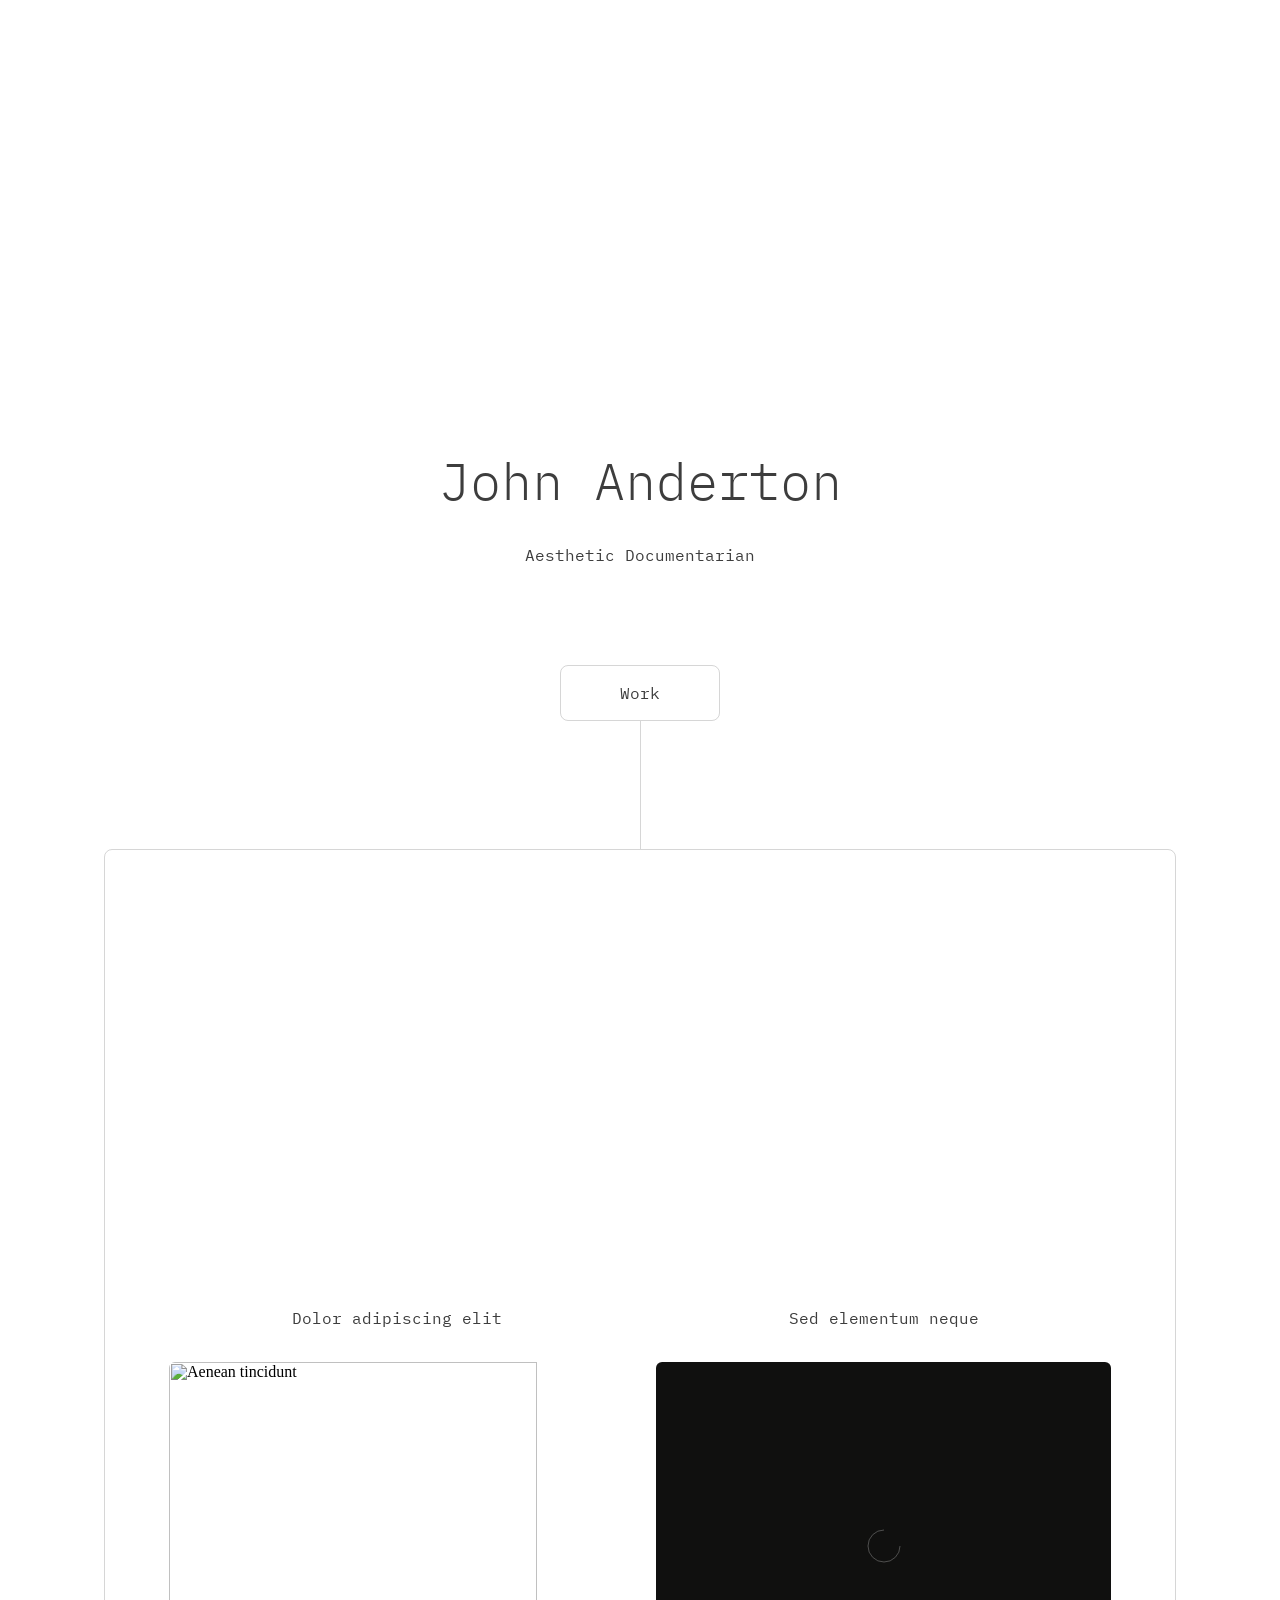
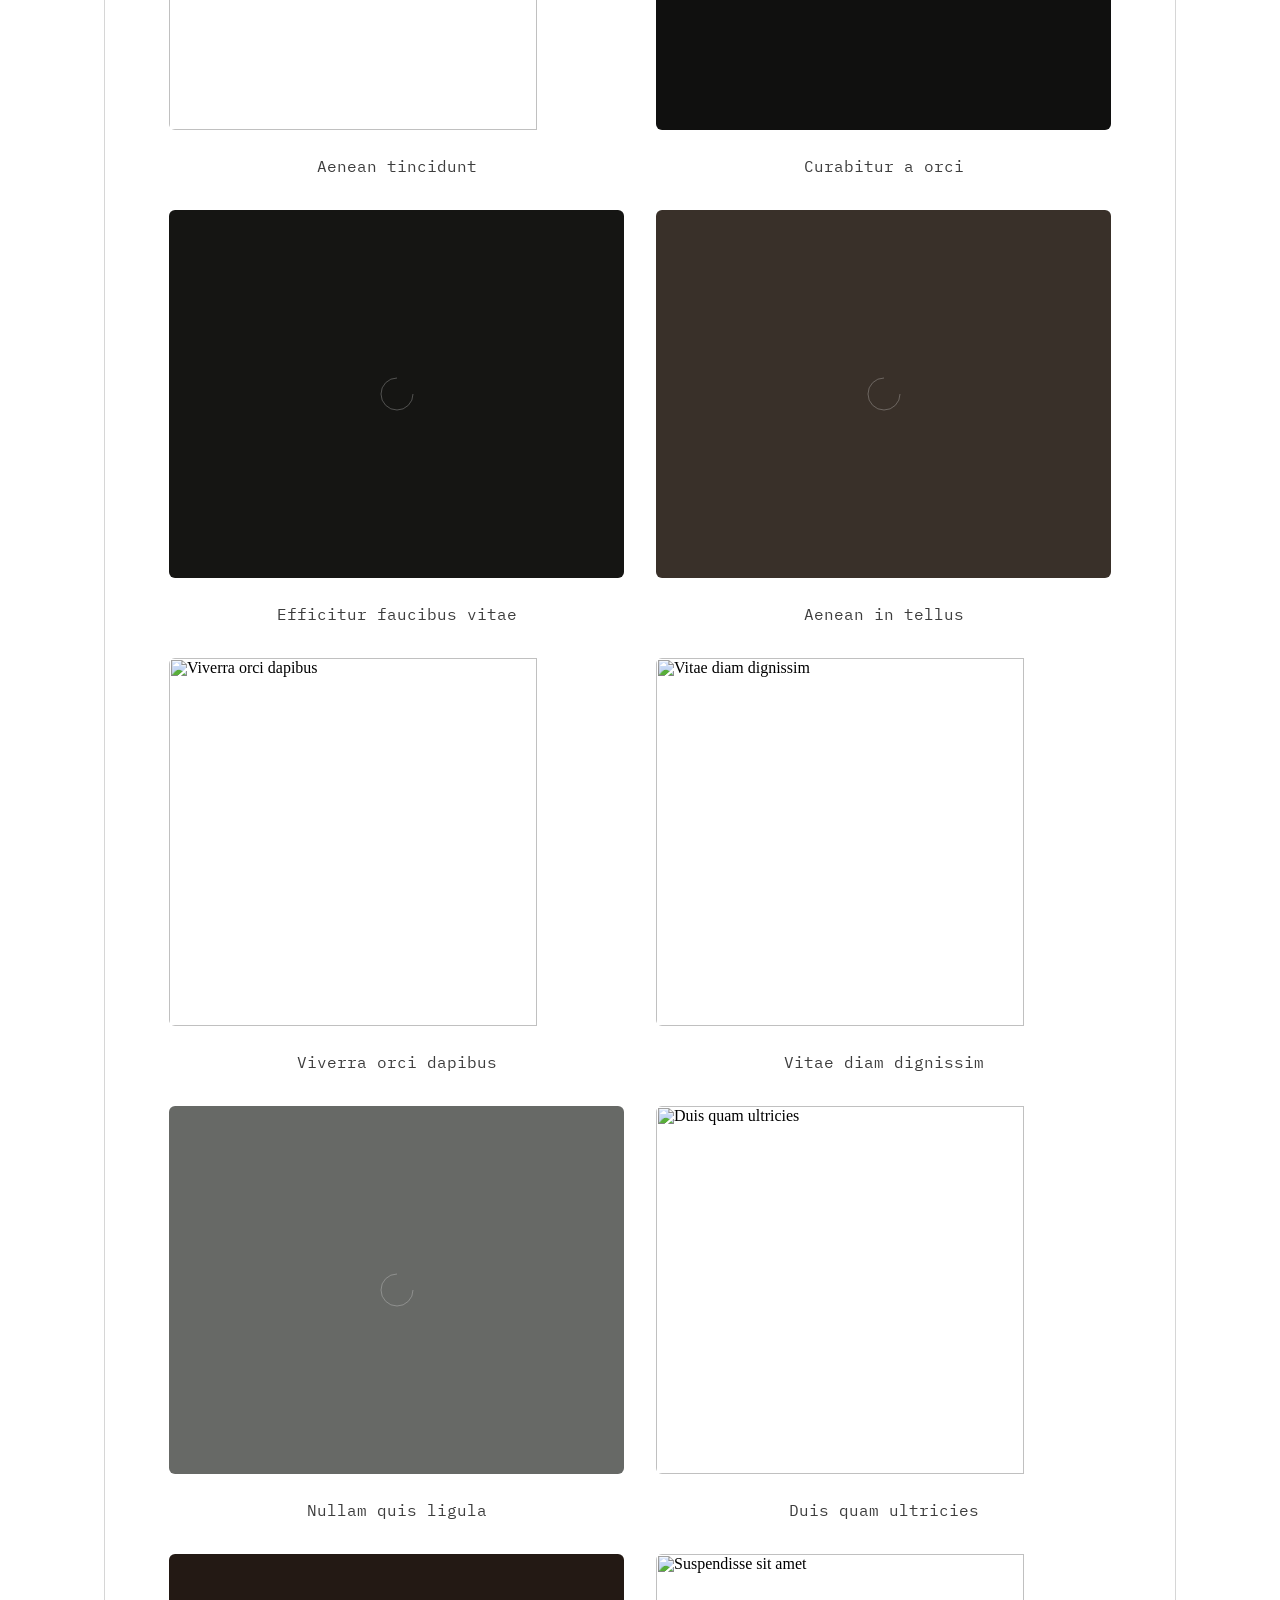
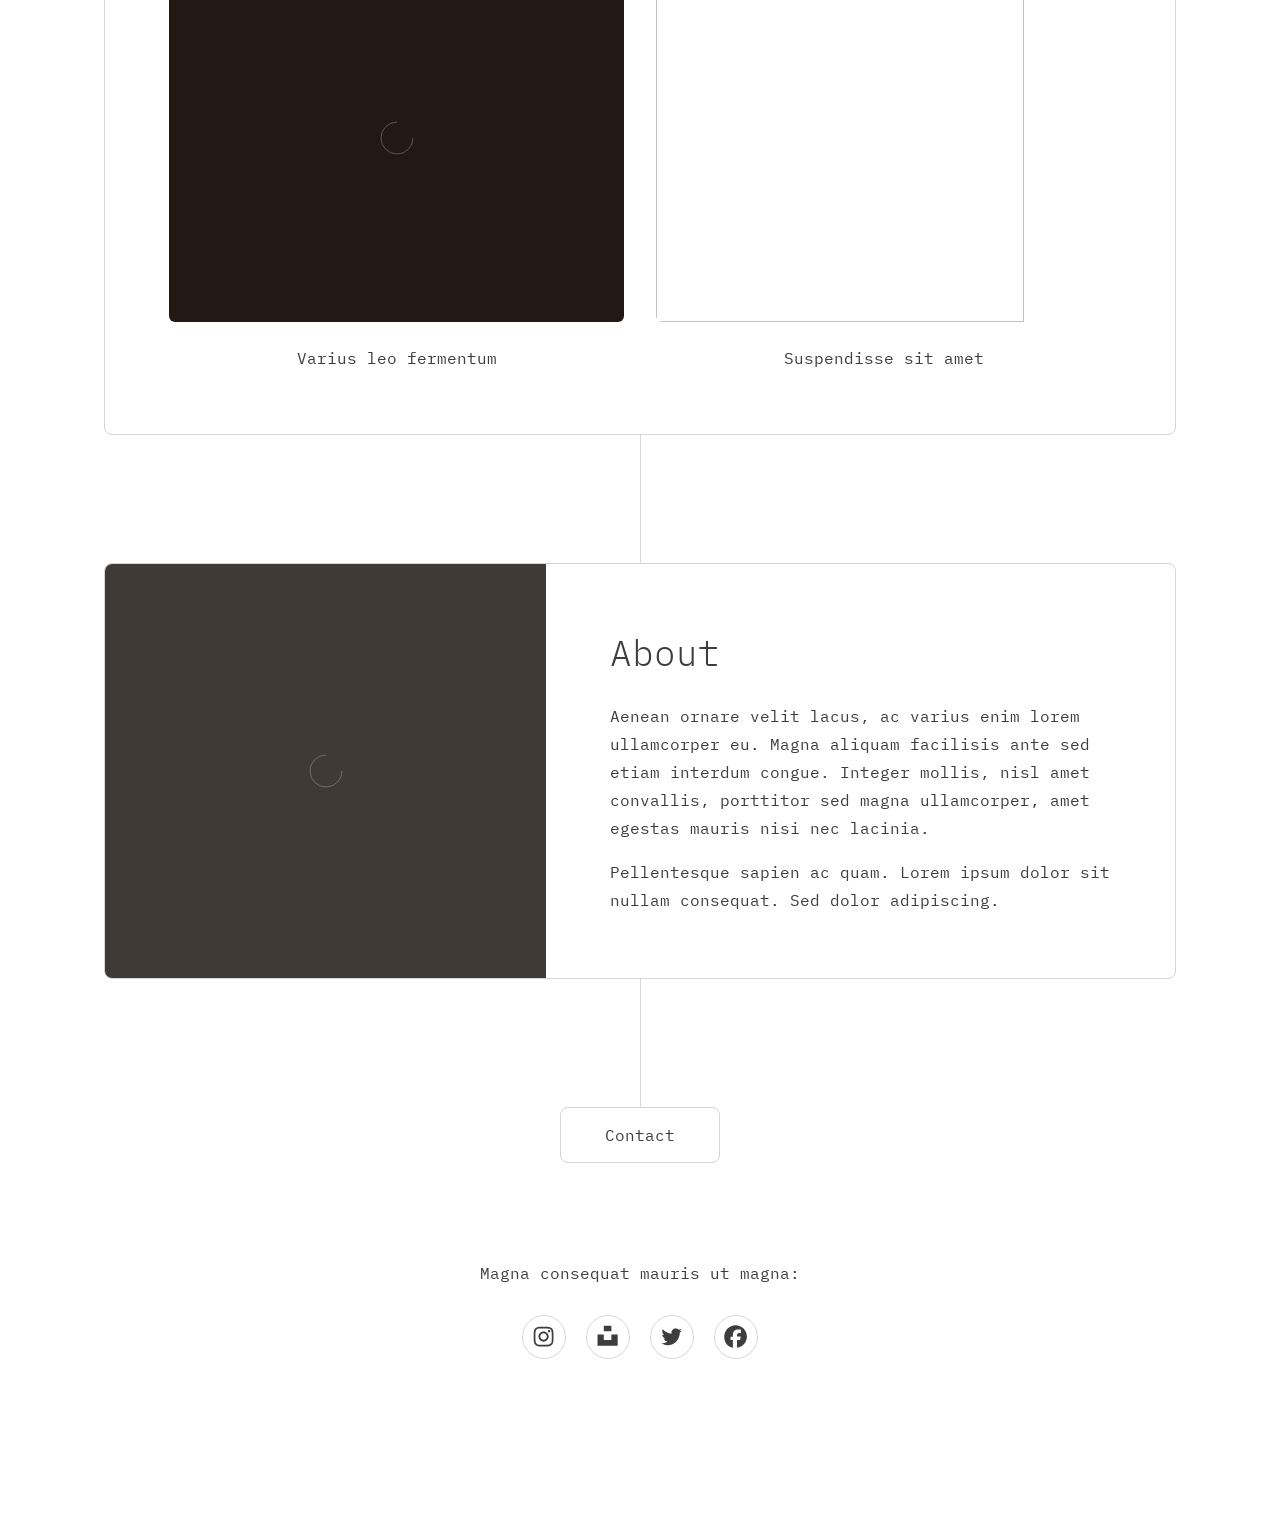
==== index.html @ 65edfa3b "Update index.html" ====
<html lang="en"><head><title></title><meta charset="utf-8"><meta name="viewport" content="width=device-width,initial-scale=1"><meta name="color-scheme" content="light only"><meta name="description" content=""><meta property="og:image:width" content="1280"><meta property="og:image:height" content="800"><meta property="twitter:card" content="summary_large_image"><link href="https://fonts.googleapis.com/css2?display=swap&amp;family=IBM+Plex+Mono:ital,wght@0,300;0,400;1,300;1,400" rel="stylesheet" type="text/css"><style>html,body,div,span,applet,object,iframe,h1,h2,h3,h4,h5,h6,p,blockquote,pre,a,abbr,acronym,address,big,cite,code,del,dfn,em,img,ins,kbd,q,s,samp,small,strike,strong,sub,sup,tt,var,b,u,i,center,dl,dt,dd,ol,ul,li,fieldset,form,label,legend,table,caption,tbody,tfoot,thead,tr,th,td,article,aside,canvas,details,embed,figure,figcaption,footer,header,hgroup,menu,nav,output,ruby,section,summary,time,mark,audio,video{margin:0;padding:0;border:0;font-size:100%;font:inherit;vertical-align:baseline;}article,aside,details,figcaption,figure,footer,header,hgroup,menu,nav,section{display:block;}body{line-height:1;}ol,ul{list-style:none;}blockquote,q{quotes:none;}blockquote::before,blockquote::after,q::before,q::after{content:'';content:none;}table{border-collapse:collapse;border-spacing:0;}body{-webkit-text-size-adjust:none}mark{background-color:transparent;color:inherit}input::-moz-focus-inner{border:0;padding:0}input[type="text"],input[type="email"],select,textarea{-moz-appearance:none;-webkit-appearance:none;-ms-appearance:none;appearance:none}*, *::before, *::after {box-sizing: border-box;}@keyframes loading-spinner {0% {transform: rotate(0deg);}100% {transform: rotate(360deg);}}.deferred::before {content: '';display: block;width: 4rem;height: 4rem;position: absolute;top: 50%;left: 50%;margin: -2rem 0 0 -2rem;animation: loading-spinner 1s infinite linear;transition: opacity 0.25s ease;transition-delay: 0.5s;opacity: 0;z-index: -1;background-image: url('[data-uri]');background-position: center;background-repeat: no-repeat;background-size: 3rem;}.deferred.loading::before {opacity: 0.35;z-index: 0;}body {line-height: 1.0;min-height: var(--viewport-height);min-width: 320px;overflow-x: hidden;word-wrap: break-word;background-color: #FFFFFF;}:root {--background-height: 100vh;--site-language-alignment: left;--site-language-direction: ltr;--site-language-flex-alignment: flex-start;--site-language-indent-left: 1;--site-language-indent-right: 0;--site-language-margin-left: 0;--site-language-margin-right: auto;--viewport-height: 100vh;}html {font-size: 16pt;}u {text-decoration: underline;}strong {color: inherit;font-weight: bolder;}em {font-style: italic;}code {background-color: rgba(144,144,144,0.25);border-radius: 0.25em;font-family: 'Lucida Console', 'Courier New', monospace;font-size: 0.9em;font-weight: normal;letter-spacing: 0;margin: 0 0.25em;padding: 0.25em 0.5em;text-indent: 0;}mark {background-color: rgba(144,144,144,0.25);}spoiler-text {-webkit-text-stroke: 0;background-color: rgba(32,32,32,0.75);text-shadow: none;text-stroke: 0;color: transparent;cursor: pointer;transition: color 0.1s ease-in-out;}spoiler-text.active {color: #FFFFFF;cursor: text;}s {text-decoration: line-through;}sub {font-size: smaller;vertical-align: sub;}sup {font-size: smaller;vertical-align: super;}a {color: inherit;text-decoration: underline;transition: color 0.25s ease;}a[onclick]:not([href]) {cursor: pointer;}unloaded-script {display: none;}.site-wrapper {-webkit-overflow-scrolling: touch;align-items: center;display: flex;flex-direction: column;justify-content: flex-start;min-height: var(--viewport-height);overflow: hidden;position: relative;z-index: 2;}.site-main {--alignment: center;--flex-alignment: center;--indent-left: 1;--indent-right: 1;--margin-left: auto;--margin-right: auto;--border-radius-tl: 0;--border-radius-tr: 0;--border-radius-br: 0;--border-radius-bl: 0;align-items: center;display: flex;flex-grow: 0;flex-shrink: 0;justify-content: center;max-width: 100%;position: relative;text-align: var(--alignment);z-index: 1;transition: opacity 2s ease-in-out 0s;}.site-main > .inner {--padding-horizontal: 4rem;--padding-vertical: 4rem;--spacing: 0rem;--width: 75rem;border-radius: var(--border-radius-tl) var(--border-radius-tr) var(--border-radius-br) var(--border-radius-bl);max-width: 100%;position: relative;width: var(--width);z-index: 1;padding: var(--padding-vertical) var(--padding-horizontal);}.site-main > .inner > * {margin-top: var(--spacing);margin-bottom: var(--spacing);}.site-main > .inner > :first-child {margin-top: 0 !important;}.site-main > .inner > :last-child {margin-bottom: 0 !important;}.site-main > .inner > .full {margin-left: calc(var(--padding-horizontal) * -1);max-width: calc(100% + calc(var(--padding-horizontal) * 2) + 0.4725px);width: calc(100% + calc(var(--padding-horizontal) * 2) + 0.4725px);}.site-main > .inner > .full:first-child {border-top-left-radius: inherit;border-top-right-radius: inherit;margin-top: calc(var(--padding-vertical) * -1) !important;}.site-main > .inner > .full:last-child {border-bottom-left-radius: inherit;border-bottom-right-radius: inherit;margin-bottom: calc(var(--padding-vertical) * -1) !important;}.site-main > .inner > .full.screen {border-radius: 0 !important;max-width: 100vw;position: relative;width: 100vw;left: 50%;margin-left: -50vw;right: auto;}body.is-loading .site-main {opacity: 0;}body.is-instant .site-main, body.is-instant .site-main > .inner > *,body.is-instant .site-main > .inner > section > * {transition: none !important;}body.is-instant::after {display: none !important;transition: none !important;}.text-component {direction: var(--site-language-direction);position: relative;}.text-component span.p {display: block;position: relative;}.text-component span[style], .text-component strong, .text-component a, .text-component code, .text-component mark, .text-component spoiler-text {-webkit-text-fill-color: currentcolor;}.text-component.style-1 {color: #3D3D3D;font-family: 'IBM Plex Mono', monospace;font-size: 3.25em;line-height: 1.25;font-weight: 300;}.text-component.style-1 a {text-decoration: underline;}.text-component.style-1 a:hover {text-decoration: none;}.text-component.style-1 span.p:nth-child(n + 2) {margin-top: 1rem;}.text-component.style-2 {color: #3D3D3D;font-family: 'IBM Plex Mono', monospace;font-size: 1em;line-height: 1.75;font-weight: 400;}.text-component.style-2 a {text-decoration: underline;}.text-component.style-2 a:hover {text-decoration: none;}.text-component.style-2 span.p:nth-child(n + 2) {margin-top: 1rem;}.text-component.style-3 {color: #3D3D3D;font-family: 'IBM Plex Mono', monospace;font-size: 2.25em;line-height: 1.375;font-weight: 300;}.text-component.style-3 a {text-decoration: underline;}.text-component.style-3 a:hover {text-decoration: none;}.text-component.style-3 span.p:nth-child(n + 2) {margin-top: 1rem;}.image-component {display: block;line-height: 0;max-width: 100%;position: relative;}.image-component > .frame {-webkit-backface-visibility: hidden;-webkit-transform: translate3d(0, 0, 0);display: inline-block;max-width: 100%;overflow: hidden;vertical-align: top;width: 100%;}.image-component > .frame > img {border-radius: 0 !important;max-width: 100%;vertical-align: top;width: inherit;}.image-component.full > .frame {display: block;}.image-component.full:first-child > .frame {border-top-left-radius: inherit;border-top-right-radius: inherit;}.image-component.full:last-child > .frame {border-bottom-left-radius: inherit;border-bottom-right-radius: inherit;}.image-component.instance-2 > .frame {width: 100vw;height: 22rem;transition: none;}.image-component.instance-2 > .frame > img {height: 100% !important;object-fit: cover;object-position: center;width: 100% !important;transition: none;}.image-component.style-1 > .frame {width: 100vw;transition: none;}.image-component.style-1 > .frame > img {height: 100% !important;object-fit: cover;object-position: center;width: 100% !important;transition: none;}.container-component {position: relative;}.container-component > .wrapper {vertical-align: top;position: relative;max-width: 100%;border-radius: inherit;}.container-component > .wrapper > .inner {vertical-align: top;position: relative;max-width: 100%;border-radius: inherit;text-align: var(--alignment);}.container-component.full:first-child > .wrapper {border-top-left-radius: inherit;border-top-right-radius: inherit;}.container-component.full:last-child > .wrapper {border-bottom-left-radius: inherit;border-bottom-right-radius: inherit;}.container-component.full:first-child > .wrapper > .inner {border-top-left-radius: inherit;border-top-right-radius: inherit;}.container-component.full:last-child > .wrapper > .inner {border-bottom-left-radius: inherit;border-bottom-right-radius: inherit;}.container-component.style-2 {display: flex;width: 100%;align-items: center;justify-content: center;background-color: transparent;}.container-component.style-2 > .wrapper > .inner {--gutters: 2rem;--padding-horizontal: 0rem;--padding-vertical: 6rem;--spacing: 1.75rem;padding: var(--padding-vertical) var(--padding-horizontal);}.container-component.style-2 > .wrapper {max-width: var(--width);width: 100%;}.container-component.style-2.default > .wrapper > .inner > * {margin-bottom: var(--spacing);margin-top: var(--spacing);}.container-component.style-2.default > .wrapper > .inner > *:first-child {margin-top: 0 !important;}.container-component.style-2.default > .wrapper > .inner > *:last-child {margin-bottom: 0 !important;}.container-component.style-2.columns > .wrapper > .inner {flex-wrap: wrap;display: flex;align-items: center;}.container-component.style-2.columns > .wrapper > .inner > * {flex-grow: 0;flex-shrink: 0;max-width: 100%;text-align: var(--alignment);padding: 0 0 0 var(--gutters);}.container-component.style-2.columns > .wrapper > .inner > * > * {margin-bottom: var(--spacing);margin-top: var(--spacing);}.container-component.style-2.columns > .wrapper > .inner > * > *:first-child {margin-top: 0 !important;}.container-component.style-2.columns > .wrapper > .inner > * > *:last-child {margin-bottom: 0 !important;}.container-component.style-2.columns > .wrapper > .inner > *:first-child {margin-left: calc(var(--gutters) * -1);}.container-component.style-2.default > .wrapper > .inner > .full {margin-left: calc(var(--padding-horizontal) * -1);max-width: none !important;width: calc(100% + (var(--padding-horizontal) * 2) + 0.4725px);}.container-component.style-2.default > .wrapper > .inner > .full:first-child {margin-top: calc(var(--padding-vertical) * -1) !important;border-top-left-radius: inherit;border-top-right-radius: inherit;}.container-component.style-2.default > .wrapper > .inner > .full:last-child {margin-bottom: calc(var(--padding-vertical) * -1) !important;border-bottom-left-radius: inherit;border-bottom-right-radius: inherit;}.container-component.style-2.columns > .wrapper > .inner > div > .full {margin-left: calc(var(--gutters) * -0.5);max-width: none !important;width: calc(100% + var(--gutters) + 0.4725px);}.container-component.style-2.columns > .wrapper > .inner > div:first-child > .full {margin-left: calc(var(--padding-horizontal) * -1);width: calc(100% + var(--padding-horizontal) + calc(var(--gutters) * 0.5) + 0.4725px);}.container-component.style-2.columns > .wrapper > .inner > div:last-child > .full {width: calc(100% + var(--padding-horizontal) + calc(var(--gutters) * 0.5) + 0.4725px);}.container-component.style-2.columns > .wrapper > .inner > div > .full:first-child {margin-top: calc(var(--padding-vertical) * -1) !important;}.container-component.style-2.columns > .wrapper > .inner > div > .full:last-child {margin-bottom: calc(var(--padding-vertical) * -1) !important;}.container-component.style-2.columns > .wrapper > .inner > .full {align-self: stretch;}.container-component.style-2.columns > .wrapper > .inner > .full:first-child {border-bottom-left-radius: inherit;border-top-left-radius: inherit;}.container-component.style-2.columns > .wrapper > .inner > .full:last-child {border-bottom-right-radius: inherit;border-top-right-radius: inherit;}.container-component.style-2.columns > .wrapper > .inner > .full > .full:first-child:last-child {border-radius: inherit;height: calc(100% + (var(--padding-vertical) * 2));}.container-component.style-2.columns > .wrapper > .inner > .full > .full:first-child:last-child > * {border-radius: inherit;height: 100%;position: absolute;width: 100%;}.container-component.style-1 {--alignment: left;--flex-alignment: flex-start;--indent-left: 1;--indent-right: 0;--margin-left: 0;--margin-right: auto;display: flex;width: 100%;align-items: center;justify-content: center;background-color: transparent;border-color: rgba(61,61,61,0.212);border-style: solid;border-width: 1px;border-radius: 0.5rem;}.container-component.style-1 > .wrapper > .inner {--gutters: 8rem;--padding-horizontal: 4rem;--padding-vertical: 4rem;--spacing: 1.5rem;padding: var(--padding-vertical) var(--padding-horizontal);border-radius: calc(0.5rem - 1px);}.container-component.style-1 > .wrapper {max-width: var(--width);width: 100%;}.container-component.style-1.default > .wrapper > .inner > * {margin-bottom: var(--spacing);margin-top: var(--spacing);}.container-component.style-1.default > .wrapper > .inner > *:first-child {margin-top: 0 !important;}.container-component.style-1.default > .wrapper > .inner > *:last-child {margin-bottom: 0 !important;}.container-component.style-1.columns > .wrapper > .inner {flex-wrap: wrap;display: flex;align-items: center;}.container-component.style-1.columns > .wrapper > .inner > * {flex-grow: 0;flex-shrink: 0;max-width: 100%;text-align: var(--alignment);padding: 0 0 0 var(--gutters);}.container-component.style-1.columns > .wrapper > .inner > * > * {margin-bottom: var(--spacing);margin-top: var(--spacing);}.container-component.style-1.columns > .wrapper > .inner > * > *:first-child {margin-top: 0 !important;}.container-component.style-1.columns > .wrapper > .inner > * > *:last-child {margin-bottom: 0 !important;}.container-component.style-1.columns > .wrapper > .inner > *:first-child {margin-left: calc(var(--gutters) * -1);}.container-component.style-1.default > .wrapper > .inner > .full {margin-left: calc(var(--padding-horizontal) * -1);max-width: none !important;width: calc(100% + (var(--padding-horizontal) * 2) + 0.4725px);}.container-component.style-1.default > .wrapper > .inner > .full:first-child {margin-top: calc(var(--padding-vertical) * -1) !important;border-top-left-radius: inherit;border-top-right-radius: inherit;}.container-component.style-1.default > .wrapper > .inner > .full:last-child {margin-bottom: calc(var(--padding-vertical) * -1) !important;border-bottom-left-radius: inherit;border-bottom-right-radius: inherit;}.container-component.style-1.columns > .wrapper > .inner > div > .full {margin-left: calc(var(--gutters) * -0.5);max-width: none !important;width: calc(100% + var(--gutters) + 0.4725px);}.container-component.style-1.columns > .wrapper > .inner > div:first-child > .full {margin-left: calc(var(--padding-horizontal) * -1);width: calc(100% + var(--padding-horizontal) + calc(var(--gutters) * 0.5) + 0.4725px);}.container-component.style-1.columns > .wrapper > .inner > div:last-child > .full {width: calc(100% + var(--padding-horizontal) + calc(var(--gutters) * 0.5) + 0.4725px);}.container-component.style-1.columns > .wrapper > .inner > div > .full:first-child {margin-top: calc(var(--padding-vertical) * -1) !important;}.container-component.style-1.columns > .wrapper > .inner > div > .full:last-child {margin-bottom: calc(var(--padding-vertical) * -1) !important;}.container-component.style-1.columns > .wrapper > .inner > .full {align-self: stretch;}.container-component.style-1.columns > .wrapper > .inner > .full:first-child {border-bottom-left-radius: inherit;border-top-left-radius: inherit;}.container-component.style-1.columns > .wrapper > .inner > .full:last-child {border-bottom-right-radius: inherit;border-top-right-radius: inherit;}.container-component.style-1.columns > .wrapper > .inner > .full > .full:first-child:last-child {border-radius: inherit;height: calc(100% + (var(--padding-vertical) * 2));}.container-component.style-1.columns > .wrapper > .inner > .full > .full:first-child:last-child > * {border-radius: inherit;height: 100%;position: absolute;width: 100%;}.container-component.instance-1 > .wrapper > .inner > :nth-child(1) {width: calc(40% + (var(--gutters) / 2));}.container-component.instance-1 > .wrapper > .inner > :nth-child(2) {width: calc(60% + (var(--gutters) / 2));}.buttons-component {cursor: default;display: flex;justify-content: var(--flex-alignment);letter-spacing: 0;padding: 0;}.buttons-component > li {max-width: 100%;text-align: var(--alignment);}.buttons-component > li > a {align-items: center;justify-content: center;max-width: 100%;text-align: center;text-decoration: none;vertical-align: middle;white-space: nowrap;}.buttons-component.style-1 {gap: 0rem;flex-direction: row;flex-wrap: wrap;}.buttons-component.style-1 > li > a {display: inline-block;width: 10rem;height: 3.5rem;line-height: calc(3.5rem - 2px);padding: 0 0.5rem;vertical-align: middle;font-family: 'IBM Plex Mono', monospace;font-size: 1em;font-weight: 400;border-radius: 0.5rem;direction: var(--site-language-direction);overflow: hidden;text-overflow: ellipsis;color: #3D3D3D;border: solid 1px rgba(61,61,61,0.212);transition: color 0.25s ease, background-color 0.25s ease, border-color 0.25s ease;}.buttons-component.style-1 > li > a:hover {border-color: #000000 !important;color: #000000 !important;}.divider-component {align-items: center;border: 0;display: flex;justify-content: var(--flex-alignment);min-height: 1rem;padding: 0;position: relative;width: 100%;}.divider-component::before {content: '';}.divider-component.style-1::before {height: 8rem;background-color: rgba(61,61,61,0.212);width: 1px;border-radius: 0px;}.gallery-component > .inner {display: inline-block;max-width: 100%;vertical-align: middle;}.gallery-component ul {display: flex;flex-wrap: wrap;justify-content: var(--flex-alignment);}.gallery-component ul > li {position: relative;}.gallery-component ul > li > .thumbnail {border-radius: inherit;position: relative;}.gallery-component ul > li > .thumbnail > .frame {-webkit-backface-visibility: hidden;-webkit-transform: translate3d(0, 0, 0);display: inline-block;overflow: hidden;vertical-align: top;}.gallery-component ul > li > .thumbnail > .frame > img {margin: 0;max-width: 100%;vertical-align: top;width: auto;}.gallery-component ul > li > .caption {width: 100%;}.gallery-component ul > li > .caption > p {width: 100%;}.gallery-component ul > li > .caption > p > a, .gallery-component ul > li > .caption > p > spoiler-text {pointer-events: auto;}@keyframes gallery-component-modal-spinner {0% {transform: rotate(0deg);}100% {transform: rotate(360deg);}}.gallery-component-modal {-webkit-tap-highlight-color: rgba(0,0,0,0);align-content: center;align-items: center;background-color: var(--color-background);display: grid;grid-template-areas: "previous image next" "caption caption caption";grid-template-columns: min-content auto min-content;height: 100%;justify-content: space-between;left: 0;opacity: 0;outline: 0;padding: 2rem 0;pointer-events: none;position: fixed;top: 0;touch-action: pan-x pinch-zoom;transition: opacity 0.5s ease, visibility 0.5s, z-index 0.5s, background-color 0.5s ease;user-select: none;visibility: hidden;width: 100%;z-index: 0;}.gallery-component-modal::before {animation: gallery-component-modal-spinner 1s infinite linear;background-position: center;background-repeat: no-repeat;background-size: 4rem;content: '';display: block;height: 4rem;left: 50%;margin: -2rem 0 0 -2rem;opacity: 0;position: absolute;top: 50%;transition: opacity 0.25s ease;transition-delay: 0.5s;width: 4rem;}.gallery-component-modal > .inner {box-shadow: 0 1em 3em 0 rgba(0,0,0,0.35);grid-area: image;height: 100%;opacity: 0;overflow: hidden;transform: translateY(0.75em);transition: all 0.5s ease;width: 100%;}.gallery-component-modal > .inner img {display: block;height: 100%;object-fit: contain;width: 100%;max-width: var(--natural-width, none);max-height: var(--natural-height, none);margin: 0 auto;}.gallery-component-modal > .caption {color: var(--color-caption-text);font-family: '-apple-system', 'BlinkMacSystemFont', 'Segoe UI', 'Roboto', 'Helvetica Neue', 'Arial', sans-serif, 'Apple Color Emoji', 'Segoe UI Emoji', 'Segoe UI Symbol';font-size: 1rem;grid-area: caption;line-height: 1.6;opacity: 0;padding: 2rem 2rem 0 2rem;pointer-events: none;text-align: center;transform: translateY(0.25em);transition: all 0.5s ease;}.gallery-component-modal > .caption::-webkit-scrollbar {display: none;}.gallery-component-modal > .caption a, .gallery-component-modal > .caption spoiler-text {pointer-events: auto;}.gallery-component-modal .nav {-webkit-tap-highlight-color: rgba(0, 0, 0, 0);background-position: center;background-repeat: no-repeat;background-size: 3rem;cursor: pointer;height: 6rem;transition: opacity 0.25s ease, transform 0.5s ease;width: 8rem;}.gallery-component-modal .nav:hover {opacity: 1 !important;}.gallery-component-modal .nav.next {grid-area: next;}.gallery-component-modal .nav.previous {grid-area: previous;transform: scaleX(-1);}.gallery-component-modal .close {-webkit-tap-highlight-color: rgba(0, 0, 0, 0);background-position: top 1rem right 1rem;background-repeat: no-repeat;background-size: 3rem;cursor: pointer;display: block;height: 6rem;position: absolute;right: 0;top: 0;transition: opacity 0.25s ease, transform 0.5s ease;width: 6rem;}.gallery-component-modal .close:hover {opacity: 1 !important;}.gallery-component-modal.visible {opacity: 1;pointer-events: auto;visibility: visible;z-index: 10000;}.gallery-component-modal.visible::before {opacity: 1;}.gallery-component-modal.loaded::before {opacity: 0 !important;transition-delay: 0s !important;}.gallery-component-modal.loaded > .inner {opacity: 1;transform: translateY(0);}.gallery-component-modal.loaded .caption {opacity: 1;transform: translateY(0);}.gallery-component-modal.switching > .inner {transition: opacity 0.375s ease, transform 0.5s ease;}.gallery-component-modal.switching.from-left > .inner {transform: translateY(0) translateX(-1.5em);}.gallery-component-modal.switching.from-right > .inner {transform: translateY(0) translateX(1.5em);}.gallery-component-modal.switching.done > .inner {transition: opacity 0.375s ease;transform: translateY(0) translateX(0);}.gallery-component-modal.zooming {background-color: var(--color-background-zooming);}.gallery-component-modal.zooming .caption {opacity: 0;}.gallery-component-modal.zooming .nav.next {opacity: 0;pointer-events: none;transform: translateX(50%);}.gallery-component-modal.zooming .nav.previous {opacity: 0;pointer-events: none;transform: translateX(-50%) scaleX(-1);}.gallery-component-modal.zooming .close {opacity: 0;pointer-events: none;transform: translateX(50%) translateY(-50%);}.gallery-component-modal.dark {--color-background: rgba(10,10,10,0.85);--color-background-zooming: rgba(0,0,0,1);--color-caption-text: #FFFFFF;}.gallery-component-modal.dark::before {animation: gallery-component-modal-spinner 1s infinite linear;background-image: url('[data-uri]');}.gallery-component-modal.dark .close {background-image: url('[data-uri]');opacity: 0.25;}.gallery-component-modal.dark .nav {-webkit-tap-highlight-color: rgba(0, 0, 0, 0);background-image: url('[data-uri]');opacity: 0.25;}.gallery-component-modal.light {--color-background: rgba(255,255,255,0.9);--color-background-zooming: rgba(255,255,255,1);--color-caption-text: #000000;}.gallery-component-modal.light::before {animation: gallery-component-modal-spinner 1s infinite linear;background-image: url('[data-uri]');}.gallery-component-modal.light .close {background-image: url('[data-uri]');opacity: 0.375;}.gallery-component-modal.light .nav {background-image: url('[data-uri]');opacity: 0.375;}.gallery-component.style-1 > .inner {max-width: 100%;width: 100%;}.gallery-component.style-1 ul > li {border-radius: 0.375rem;display: flex;flex-direction: column;flex-grow: 1;flex-shrink: 1;}.gallery-component.style-1 ul > li > .thumbnail > .frame {border-radius: 0.375rem;display: flex;flex-grow: 1;flex-shrink: 1;}.gallery-component.style-1 ul > li > .caption > p {padding-bottom: 0rem;padding-top: 1.5rem;text-align: center;color: #3D3D3D;font-family: 'IBM Plex Mono', monospace;font-size: 1em;line-height: 1.5;font-weight: 400;}.gallery-component.style-1 ul {gap: 2rem;}.gallery-component.style-1 ul > li > .thumbnail > .frame > img {display: block;flex-grow: 1;flex-shrink: 1;height: 23rem;object-fit: cover;object-position: center;transition: transform 0.25s ease, filter 0.25s ease;}.gallery-component.style-1 ul > li > .thumbnail:hover > .frame > img {transform: scale(1.06);}.gallery-component.instance-1 ul > li > .thumbnail.n01 > .frame > img {object-position: center;}.gallery-component.instance-1 ul > li > .thumbnail.n02 > .frame > img {object-position: center;}.gallery-component.instance-1 ul > li > .thumbnail.n03 > .frame > img {object-position: center;}.gallery-component.instance-1 ul > li > .thumbnail.n04 > .frame > img {object-position: center;}.gallery-component.instance-1 ul > li > .thumbnail.n05 > .frame > img {object-position: center;}.gallery-component.instance-1 ul > li > .thumbnail.n06 > .frame > img {object-position: center;}.gallery-component.instance-1 ul > li > .thumbnail.n07 > .frame > img {object-position: center;}.gallery-component.instance-1 ul > li > .thumbnail.n08 > .frame > img {object-position: center;}.gallery-component.instance-1 ul > li > .thumbnail.n09 > .frame > img {object-position: center;}.gallery-component.instance-1 ul > li > .thumbnail.n10 > .frame > img {object-position: center;}.gallery-component.instance-1 ul > li > .thumbnail.n11 > .frame > img {object-position: center;}.gallery-component.instance-1 ul > li > .thumbnail.n12 > .frame > img {object-position: center;}.icons-component {display: flex;flex-wrap: wrap;justify-content: var(--flex-alignment);letter-spacing: 0;padding: 0;}.icons-component > li {position: relative;z-index: 1;}.icons-component > li > a {align-items: center;display: flex;justify-content: center;}.icons-component > li > a > svg {display: block;pointer-events: none;position: relative;}.icons-component > li > a + svg {display: block;height: 100%;left: 0;pointer-events: none;position: absolute;top: 0;width: 100%;z-index: -1;}.icons-component > li > a > .label {display: none;}.icons-component.style-1 {font-size: 1.375em;gap: 1.25rem;}.icons-component.style-1 > li > a {border-radius: 100%;height: 2em;width: 2em;border: solid 1px rgba(61,61,61,0.212);transition: color 0.25s ease, background-color 0.25s ease, border-color 0.25s ease;}.icons-component.style-1 > li > a > svg {height: 60%;width: 60%;fill: #3D3D3D;transition: fill 0.25s ease;}.icons-component.style-1 > li > a:hover {border-color: #000000 !important;}.icons-component.style-1 > li > a:hover > svg {fill: #000000 !important;}.icons-component.style-1 > li > a + svg {transition: fill 0.25s ease, stroke 0.25s ease;}@media (orientation: portrait) {.gallery-component-modal {grid-template-areas: "image" "caption";grid-template-columns: auto;justify-content: center;}.gallery-component-modal .nav {background-image: none !important;mix-blend-mode: difference;opacity: 1 !important;position: absolute;}.gallery-component-modal .nav.next {right: 0;}.gallery-component-modal .nav.previous {left: 0;}.gallery-component-modal .nav::before {background-color: rgba(144,144,144,0.5);background-image: url('[data-uri]');background-position: center;background-repeat: no-repeat;background-size: 1.5rem;border-radius: 3rem;content: '';display: block;height: 3rem;position: absolute;right: 1rem;top: calc(50% - 1.5rem);width: 3rem;}}@media (max-width: 1920px) {}@media (max-width: 1680px) {html {font-size: 12pt;}}@media (max-width: 1280px) {html {font-size: 12pt;}.gallery-component-modal .nav {opacity: 1 !important;}.gallery-component-modal .close {opacity: 1 !important;}}@media (max-width: 1024px) {}@media (max-width: 980px) {html {font-size: 10pt;}}@media (max-width: 736px) {html {font-size: 12pt;}.site-main > .inner {--padding-horizontal: 1rem;--padding-vertical: 1rem;--spacing: 0rem;}.text-component.style-1 {letter-spacing: 0rem;width: 100%;font-size: 3em;line-height: 1.25;}.text-component.style-2 {letter-spacing: 0rem;width: 100%;font-size: 1em;line-height: 1.75;}.text-component.style-3 {letter-spacing: 0rem;width: 100%;font-size: 2.25em;line-height: 1.375;}.image-component.instance-2 > .frame {height: 15rem !important;}.image-component.instance-2 > .frame > img {height: 100% !important;object-fit: cover;object-position: center;width: 100% !important;}.container-component.style-2 > .wrapper > .inner {--gutters: 2rem;--padding-horizontal: 0rem;--padding-vertical: 3.5rem;--spacing: 1.75rem;}.container-component.style-2.columns > .wrapper > .inner {flex-direction: column !important;flex-wrap: nowrap !important;}.container-component.style-2.columns > .wrapper > .inner > span {height: 0;margin-top: calc(var(--gutters) * -1);pointer-events: none;visibility: hidden;}.container-component.style-2.columns > .wrapper > .inner > *:first-child {margin-left: 0 !important;padding-top: 0 !important;}.container-component.style-2.columns > .wrapper > .inner > * {padding: calc(var(--gutters) * 0.5) 0 !important;}.container-component.style-2.columns > .wrapper > .inner > *:last-child {padding-bottom: 0 !important;}.container-component.style-2.columns > .wrapper > .inner > div > .full {margin-left: calc(var(--padding-horizontal) * -1);width: calc(100% + (var(--padding-horizontal) * 2) + 0.4725px);}.container-component.style-2.columns > .wrapper > .inner > div:first-of-type > .full {margin-left: calc(var(--padding-horizontal) * -1);width: calc(100% + (var(--padding-horizontal) * 2) + 0.4725px);}.container-component.style-2.columns > .wrapper > .inner > div:last-of-type > .full {margin-left: calc(var(--padding-horizontal) * -1);width: calc(100% + (var(--padding-horizontal) * 2) + 0.4725px);}.container-component.style-2.columns > .wrapper > .inner > div > .full:first-child {margin-top: calc(var(--gutters) * -0.5) !important;}.container-component.style-2.columns > .wrapper > .inner > div > .full:last-child {margin-bottom: calc(var(--gutters) * -0.5) !important;}.container-component.style-2.columns > .wrapper > .inner > div:first-of-type > .full:first-child {margin-top: calc(var(--padding-vertical) * -1) !important;}.container-component.style-2.columns > .wrapper > .inner > div:last-of-type > .full:last-child {margin-bottom: calc(var(--padding-vertical) * -1) !important;}.container-component.style-2.columns > .wrapper > .inner > div:first-of-type, .container-component.style-2.columns > .wrapper > .inner > div:first-of-type > .full:first-child {border-top-left-radius: inherit;border-top-right-radius: inherit;}.container-component.style-2.columns > .wrapper > .inner > div:last-of-type, .container-component.style-2.columns > .wrapper > .inner > div:last-of-type > .full:last-child {border-bottom-left-radius: inherit;border-bottom-right-radius: inherit;}.container-component.style-2.columns > .wrapper > .inner > div:first-of-type, .container-component.style-2.columns > .wrapper > .inner > div:first-of-type > .full:last-child {border-bottom-left-radius: 0 !important;}.container-component.style-2.columns > .wrapper > .inner > div:last-of-type, .container-component.style-2.columns > .wrapper > .inner > div:last-of-type > .full:first-child {border-top-right-radius: 0 !important;}.container-component.style-2.columns > .wrapper > .inner > .full > .full:first-child:last-child {height: auto;}.container-component.style-2.columns > .wrapper > .inner > .full > .full:first-child:last-child > * {height: auto;position: relative;width: auto;}.container-component.style-1 > .wrapper > .inner {--gutters: 5rem;--padding-horizontal: 1.5rem;--padding-vertical: 1.5rem;--spacing: 1.5rem;}.container-component.style-1.columns > .wrapper > .inner {flex-direction: column !important;flex-wrap: nowrap !important;}.container-component.style-1.columns > .wrapper > .inner > span {height: 0;margin-top: calc(var(--gutters) * -1);pointer-events: none;visibility: hidden;}.container-component.style-1.columns > .wrapper > .inner > *:first-child {margin-left: 0 !important;padding-top: 0 !important;}.container-component.style-1.columns > .wrapper > .inner > * {padding: calc(var(--gutters) * 0.5) 0 !important;}.container-component.style-1.columns > .wrapper > .inner > *:last-child {padding-bottom: 0 !important;}.container-component.style-1.columns > .wrapper > .inner > div > .full {margin-left: calc(var(--padding-horizontal) * -1);width: calc(100% + (var(--padding-horizontal) * 2) + 0.4725px);}.container-component.style-1.columns > .wrapper > .inner > div:first-of-type > .full {margin-left: calc(var(--padding-horizontal) * -1);width: calc(100% + (var(--padding-horizontal) * 2) + 0.4725px);}.container-component.style-1.columns > .wrapper > .inner > div:last-of-type > .full {margin-left: calc(var(--padding-horizontal) * -1);width: calc(100% + (var(--padding-horizontal) * 2) + 0.4725px);}.container-component.style-1.columns > .wrapper > .inner > div > .full:first-child {margin-top: calc(var(--gutters) * -0.5) !important;}.container-component.style-1.columns > .wrapper > .inner > div > .full:last-child {margin-bottom: calc(var(--gutters) * -0.5) !important;}.container-component.style-1.columns > .wrapper > .inner > div:first-of-type > .full:first-child {margin-top: calc(var(--padding-vertical) * -1) !important;}.container-component.style-1.columns > .wrapper > .inner > div:last-of-type > .full:last-child {margin-bottom: calc(var(--padding-vertical) * -1) !important;}.container-component.style-1.columns > .wrapper > .inner > div:first-of-type, .container-component.style-1.columns > .wrapper > .inner > div:first-of-type > .full:first-child {border-top-left-radius: inherit;border-top-right-radius: inherit;}.container-component.style-1.columns > .wrapper > .inner > div:last-of-type, .container-component.style-1.columns > .wrapper > .inner > div:last-of-type > .full:last-child {border-bottom-left-radius: inherit;border-bottom-right-radius: inherit;}.container-component.style-1.columns > .wrapper > .inner > div:first-of-type, .container-component.style-1.columns > .wrapper > .inner > div:first-of-type > .full:last-child {border-bottom-left-radius: 0 !important;}.container-component.style-1.columns > .wrapper > .inner > div:last-of-type, .container-component.style-1.columns > .wrapper > .inner > div:last-of-type > .full:first-child {border-top-right-radius: 0 !important;}.container-component.style-1.columns > .wrapper > .inner > .full > .full:first-child:last-child {height: auto;}.container-component.style-1.columns > .wrapper > .inner > .full > .full:first-child:last-child > * {height: auto;position: relative;width: auto;}.container-component.instance-1 > .wrapper > .inner > :nth-child(1) {min-height: 100% !important;width: 100% !important;}.container-component.instance-1 > .wrapper > .inner > :nth-child(2) {min-height: 100% !important;width: 100% !important;}.buttons-component.style-1 {gap: 0rem;}.buttons-component.style-1 > li > a {letter-spacing: 0rem;font-size: 1em;}.divider-component.style-1::before {height: 6rem;}.gallery-component-modal .close {background-position: top 0.5rem right 0.5rem;}.gallery-component.style-1 ul > li > .caption > p {letter-spacing: 0rem;font-size: 1em;line-height: 1.5;}.gallery-component.style-1 ul > li > .thumbnail > .frame > img {height: auto;display: block;max-height: none;width: 100% !important;}.gallery-component.style-1 > .inner {width: 100%;}.gallery-component.style-1 ul {flex-direction: column;}.gallery-component.style-1 ul > li {width: 100%;}.gallery-component.style-1 ul > li > .thumbnail {display: block;}.gallery-component.style-1 ul > li > .thumbnail > .frame {display: block;}.icons-component.style-1 {font-size: 1.375em;gap: 1.25rem;}}@media (max-width: 480px) {.site-main > .inner {--spacing: 0rem;}.image-component.instance-2 > .frame {height: 12rem !important;}.container-component.style-2 > .wrapper > .inner {--spacing: 1.53125rem;}.container-component.style-1 > .wrapper > .inner {--spacing: 1.3125rem;}.buttons-component.style-1 > li > a {width: 10rem;}}@media (max-width: 360px) {.site-main > .inner {--padding-horizontal: 0.75rem;--padding-vertical: 0.75rem;--spacing: 0rem;}.text-component.style-1 {font-size: 3em;}.text-component.style-2 {font-size: 1em;}.text-component.style-3 {font-size: 2em;}.image-component.instance-2 > .frame {height: 10.5rem !important;}.container-component.style-2 > .wrapper > .inner {--gutters: 1.5rem;--padding-horizontal: 0rem;--padding-vertical: 2.625rem;--spacing: 1.3125rem;}.container-component.style-1 > .wrapper > .inner {--gutters: 5rem;--padding-horizontal: 1.125rem;--padding-vertical: 1.125rem;--spacing: 1.125rem;}.buttons-component.style-1 {gap: 0rem;}.gallery-component.style-1 ul > li > .caption > p {font-size: 1em;}.gallery-component.style-1 ul {gap: 1.5rem;}.icons-component.style-1 {gap: 0.9375rem;}}</style><noscript><style>body {overflow: auto !important;}.site-main {opacity: 1.0 !important;transform: none !important;transition: none !important;filter: none !important;}.site-main > .inner > section {opacity: 1.0 !important;transform: none !important;transition: none !important;filter: none !important;}</style></noscript><style></style></head><body class="is-ready"><svg xmlns="http://www.w3.org/2000/svg" version="1.1" xmlns:xlink="http://www.w3.org/1999/xlink" viewBox="0 0 40 40" display="none" width="0" height="0"><symbol id="icon-85976685de3e4af37529a1ce5d57d2a7" viewBox="0 0 40 40"><path d="M20,7c4.2,0,4.7,0,6.3,0.1c1.5,0.1,2.3,0.3,3,0.5C30,8,30.5,8.3,31.1,8.9c0.5,0.5,0.9,1.1,1.2,1.8c0.2,0.5,0.5,1.4,0.5,3 C33,15.3,33,15.8,33,20s0,4.7-0.1,6.3c-0.1,1.5-0.3,2.3-0.5,3c-0.3,0.7-0.6,1.2-1.2,1.8c-0.5,0.5-1.1,0.9-1.8,1.2 c-0.5,0.2-1.4,0.5-3,0.5C24.7,33,24.2,33,20,33s-4.7,0-6.3-0.1c-1.5-0.1-2.3-0.3-3-0.5C10,32,9.5,31.7,8.9,31.1 C8.4,30.6,8,30,7.7,29.3c-0.2-0.5-0.5-1.4-0.5-3C7,24.7,7,24.2,7,20s0-4.7,0.1-6.3c0.1-1.5,0.3-2.3,0.5-3C8,10,8.3,9.5,8.9,8.9 C9.4,8.4,10,8,10.7,7.7c0.5-0.2,1.4-0.5,3-0.5C15.3,7.1,15.8,7,20,7z M20,4.3c-4.3,0-4.8,0-6.5,0.1c-1.6,0-2.8,0.3-3.8,0.7 C8.7,5.5,7.8,6,6.9,6.9C6,7.8,5.5,8.7,5.1,9.7c-0.4,1-0.6,2.1-0.7,3.8c-0.1,1.7-0.1,2.2-0.1,6.5s0,4.8,0.1,6.5 c0,1.6,0.3,2.8,0.7,3.8c0.4,1,0.9,1.9,1.8,2.8c0.9,0.9,1.7,1.4,2.8,1.8c1,0.4,2.1,0.6,3.8,0.7c1.6,0.1,2.2,0.1,6.5,0.1 s4.8,0,6.5-0.1c1.6-0.1,2.9-0.3,3.8-0.7c1-0.4,1.9-0.9,2.8-1.8c0.9-0.9,1.4-1.7,1.8-2.8c0.4-1,0.6-2.1,0.7-3.8 c0.1-1.6,0.1-2.2,0.1-6.5s0-4.8-0.1-6.5c-0.1-1.6-0.3-2.9-0.7-3.8c-0.4-1-0.9-1.9-1.8-2.8c-0.9-0.9-1.7-1.4-2.8-1.8 c-1-0.4-2.1-0.6-3.8-0.7C24.8,4.3,24.3,4.3,20,4.3L20,4.3L20,4.3z"></path><path d="M20,11.9c-4.5,0-8.1,3.7-8.1,8.1s3.7,8.1,8.1,8.1s8.1-3.7,8.1-8.1S24.5,11.9,20,11.9z M20,25.2c-2.9,0-5.2-2.3-5.2-5.2 s2.3-5.2,5.2-5.2s5.2,2.3,5.2,5.2S22.9,25.2,20,25.2z"></path><path d="M30.6,11.6c0,1-0.8,1.9-1.9,1.9c-1,0-1.9-0.8-1.9-1.9s0.8-1.9,1.9-1.9C29.8,9.7,30.6,10.5,30.6,11.6z"></path></symbol><symbol id="icon-da5c2d42ec7d6411c84be73b0fe05809" viewBox="0 0 40 40"><path d="M14,11.6v-9h12v9H14z M26,16.6h10v18H4v-18h10v9h12V16.6z"></path></symbol><symbol id="icon-0c4db87eff374f0f1ef47f8f043f0132" viewBox="0 0 40 40"><path d="M36.3,10.2c-1,1.3-2.1,2.5-3.4,3.5c0,0.2,0,0.4,0,1c0,1.7-0.2,3.6-0.9,5.3c-0.6,1.7-1.2,3.5-2.4,5.1 c-1.1,1.5-2.3,3.1-3.7,4.3c-1.4,1.2-3.3,2.3-5.3,3c-2.1,0.8-4.2,1.2-6.6,1.2c-3.6,0-7-1-10.2-3c0.4,0,1.1,0.1,1.5,0.1 c3.1,0,5.9-1,8.2-2.9c-1.4,0-2.7-0.4-3.8-1.3c-1.2-1-1.9-2-2.2-3.3c0.4,0.1,1,0.1,1.2,0.1c0.6,0,1.2-0.1,1.7-0.2 c-1.4-0.3-2.7-1.1-3.7-2.3s-1.4-2.6-1.4-4.2v-0.1c1,0.6,2,0.9,3,0.9c-1-0.6-1.5-1.3-2.2-2.4c-0.6-1-0.9-2.1-0.9-3.3s0.3-2.3,1-3.4 c1.5,2.1,3.6,3.6,6,4.9s4.9,2,7.6,2.1c-0.1-0.6-0.1-1.1-0.1-1.4c0-1.8,0.8-3.5,2-4.7c1.2-1.2,2.9-2,4.7-2c2,0,3.6,0.8,4.8,2.1 c1.4-0.3,2.9-0.9,4.2-1.5c-0.4,1.5-1.4,2.7-2.9,3.6C33.8,11.2,35.1,10.9,36.3,10.2L36.3,10.2z"></path></symbol><symbol id="icon-a1eb5cac0cee3b05a40d856c98ce14a5" viewBox="0 0 40 40"><path d="M38,20.1c0-9.9-8.1-18-18-18S2,10.1,2,20.1s5.8,15.5,13.7,17.5v-12h-3.7v-5.5h3.7v-2.4c0-6.1,2.8-9,8.8-9s3.1.2,3.9.4v5c-.4,0-1.2,0-2.1,0-3,0-4.1,1.1-4.1,4v1.9h5.9l-1,5.5h-4.9v12.4c8.9-1.1,15.8-8.7,15.8-17.9Z"></path></symbol></svg><div class="site-wrapper"><div class="site-main"><div class="inner"><div id="image02" class="image-component instance-2 full screen" data-position="center"><span class="frame deferred" style="background-image: url(&quot;[data-uri]%3D&quot;); background-size: 100% 100%; background-position: left top; background-repeat: no-repeat;"><img src="assets/images/image02.jpg?v=f60e7c12" data-src="done" alt="" style="opacity: 1; background-image: none;"></span></div><div id="container02" class="container-component instance-2 style-2 default"><div class="wrapper"><div class="inner"><h1 id="text02" class="text-component instance-2 style-1">John Anderton</h1><p id="text05" class="text-component instance-5 style-2">Aesthetic Documentarian</p></div></div></div><ul id="buttons01" class="buttons-component instance-1 style-1"><li><a href="#work" class="n01" role="button">Work</a></li></ul><hr id="divider04" class="divider-component instance-4 style-1"><div id="container05" data-scroll-id="work" data-scroll-behavior="default" data-scroll-offset="0" data-scroll-speed="3" class="container-component instance-5 style-1 default"><div class="wrapper"><div class="inner"><div id="gallery01" class="gallery-component instance-1 style-1"><div class="inner"><ul><li><a href="assets/images/gallery01/4b62ce18_original.jpg?v=f60e7c12" class="thumbnail n01"><span class="frame deferred" style="background-image: url(&quot;[data-uri]%2BPC9zdmc%2B&quot;); background-size: 100% 100%; background-position: left top; background-repeat: no-repeat;"><img src="assets/images/gallery01/4b62ce18.jpg?v=f60e7c12" data-src="done" alt="Dolor adipiscing elit" style="opacity: 1; background-image: none;"></span></a><div class="caption"><p>Dolor adipiscing elit</p></div></li><li><a href="assets/images/gallery01/a68f2246_original.jpg?v=f60e7c12" class="thumbnail n02"><span class="frame deferred" style="background-image: url(&quot;[data-uri]%3D&quot;); background-size: 100% 100%; background-position: left top; background-repeat: no-repeat;"><img src="assets/images/gallery01/a68f2246.jpg?v=f60e7c12" data-src="done" alt="Sed elementum neque" style="opacity: 1; background-image: none;"></span></a><div class="caption"><p>Sed elementum neque</p></div></li><li><a href="assets/images/gallery01/1bc7144c_original.jpg?v=f60e7c12" class="thumbnail n03"><span class="frame"><img src="assets/images/gallery01/1bc7144c.jpg?v=f60e7c12" alt="Aenean tincidunt"></span></a><div class="caption"><p>Aenean tincidunt</p></div></li><li><a href="assets/images/gallery01/330ee83c_original.jpg?v=f60e7c12" class="thumbnail n04"><span class="frame deferred" style="background-image: url(&quot;[data-uri]%3D&quot;); background-size: 100% 100%; background-position: left top; background-repeat: no-repeat;"><img src="[data-uri]%3D" data-src="assets/images/gallery01/330ee83c.jpg?v=f60e7c12" alt="Curabitur a orci" style="opacity: 0; transition-property: opacity; transition-timing-function: ease-in-out;"></span></a><div class="caption"><p>Curabitur a orci</p></div></li><li><a href="assets/images/gallery01/9ac51c1e_original.jpg?v=f60e7c12" class="thumbnail n05"><span class="frame deferred" style="background-image: url(&quot;[data-uri]%2BPC9zdmc%2B&quot;); background-size: 100% 100%; background-position: left top; background-repeat: no-repeat;"><img src="[data-uri]%2BPC9zdmc%2B" data-src="assets/images/gallery01/9ac51c1e.jpg?v=f60e7c12" alt="Efficitur faucibus vitae" style="opacity: 0; transition-property: opacity; transition-timing-function: ease-in-out;"></span></a><div class="caption"><p>Efficitur faucibus vitae</p></div></li><li><a href="assets/images/gallery01/f890f54a_original.jpg?v=f60e7c12" class="thumbnail n06"><span class="frame deferred" style="background-image: url(&quot;[data-uri]%2BPC9zdmc%2B&quot;); background-size: 100% 100%; background-position: left top; background-repeat: no-repeat;"><img src="[data-uri]%2BPC9zdmc%2B" data-src="assets/images/gallery01/f890f54a.jpg?v=f60e7c12" alt="Aenean in tellus" style="opacity: 0; transition-property: opacity; transition-timing-function: ease-in-out;"></span></a><div class="caption"><p>Aenean in tellus</p></div></li><li><a href="assets/images/gallery01/51374c14_original.jpg?v=f60e7c12" class="thumbnail n07"><span class="frame"><img src="assets/images/gallery01/51374c14.jpg?v=f60e7c12" alt="Viverra orci dapibus"></span></a><div class="caption"><p>Viverra orci dapibus</p></div></li><li><a href="assets/images/gallery01/d3a24def_original.jpg?v=f60e7c12" class="thumbnail n08"><span class="frame"><img src="assets/images/gallery01/d3a24def.jpg?v=f60e7c12" alt="Vitae diam dignissim"></span></a><div class="caption"><p>Vitae diam dignissim</p></div></li><li><a href="assets/images/gallery01/bc7b384c_original.jpg?v=f60e7c12" class="thumbnail n09"><span class="frame deferred" style="background-image: url(&quot;[data-uri]%3D&quot;); background-size: 100% 100%; background-position: left top; background-repeat: no-repeat;"><img src="[data-uri]%3D" data-src="assets/images/gallery01/bc7b384c.jpg?v=f60e7c12" alt="Nullam quis ligula" style="opacity: 0; transition-property: opacity; transition-timing-function: ease-in-out;"></span></a><div class="caption"><p>Nullam quis ligula</p></div></li><li><a href="assets/images/gallery01/21cbd01b_original.jpg?v=f60e7c12" class="thumbnail n10"><span class="frame"><img src="assets/images/gallery01/21cbd01b.jpg?v=f60e7c12" alt="Duis quam ultricies"></span></a><div class="caption"><p>Duis quam ultricies</p></div></li><li><a href="assets/images/gallery01/c550de95_original.jpg?v=f60e7c12" class="thumbnail n11"><span class="frame deferred" style="background-image: url(&quot;[data-uri]%3D&quot;); background-size: 100% 100%; background-position: left top; background-repeat: no-repeat;"><img src="[data-uri]%3D" data-src="assets/images/gallery01/c550de95.jpg?v=f60e7c12" alt="Varius leo fermentum" style="opacity: 0; transition-property: opacity; transition-timing-function: ease-in-out;"></span></a><div class="caption"><p>Varius leo fermentum</p></div></li><li><a href="assets/images/gallery01/b41463f3_original.jpg?v=f60e7c12" class="thumbnail n12"><span class="frame"><img src="assets/images/gallery01/b41463f3.jpg?v=f60e7c12" alt="Suspendisse sit amet"></span></a><div class="caption"><p>Suspendisse sit amet</p></div></li></ul></div></div></div></div></div><hr id="divider01" class="divider-component instance-1 style-1"><div id="container01" class="container-component instance-1 style-1 columns"><div class="wrapper"><div class="inner"><div class="full"><div id="image01" class="image-component instance-1 style-1 full" data-position="center"><span class="frame deferred" style="background-image: url(&quot;[data-uri]%3D&quot;); background-size: 100% 100%; background-position: left top; background-repeat: no-repeat;"><img src="[data-uri]%3D" data-src="assets/images/image01.jpg?v=f60e7c12" alt="" style="opacity: 0; transition-property: opacity; transition-timing-function: ease-in-out;"></span></div></div><div><h2 id="text01" class="text-component instance-1 style-3">About</h2><p id="text04" class="text-component instance-4 style-2"><span class="p">Aenean ornare velit lacus, ac varius enim lorem ullamcorper eu. Magna aliquam facilisis ante sed etiam interdum congue. Integer mollis, nisl amet convallis, porttitor sed magna ullamcorper, amet egestas mauris nisi nec lacinia.</span><span class="p">Pellentesque sapien ac quam. Lorem ipsum dolor sit nullam consequat. Sed dolor adipiscing.</span></p></div></div></div></div><hr id="divider06" class="divider-component instance-6 style-1"><ul id="buttons02" class="buttons-component instance-2 style-1"><li><a href="mailto:user@domain.ext" class="n01" role="button">Contact</a></li></ul><div id="container03" class="container-component instance-3 style-2 default"><div class="wrapper"><div class="inner"><p id="text03" class="text-component instance-3 style-2">Magna consequat mauris ut magna:</p><ul id="icons01" class="icons-component instance-1 style-1"><li><a class="n01" href="#" role="button"><svg aria-labelledby="icons01-icon-1-title"><title id="icons01-icon-1-title">Instagram</title><use xlink:href="#icon-85976685de3e4af37529a1ce5d57d2a7"></use></svg><span class="label">Instagram</span></a></li><li><a class="n02" href="#" role="button"><svg aria-labelledby="icons01-icon-2-title"><title id="icons01-icon-2-title">Unsplash</title><use xlink:href="#icon-da5c2d42ec7d6411c84be73b0fe05809"></use></svg><span class="label">Unsplash</span></a></li><li><a class="n03" href="#" role="button"><svg aria-labelledby="icons01-icon-3-title"><title id="icons01-icon-3-title">Twitter</title><use xlink:href="#icon-0c4db87eff374f0f1ef47f8f043f0132"></use></svg><span class="label">Twitter</span></a></li><li><a class="n04" href="#" role="button"><svg aria-labelledby="icons01-icon-4-title"><title id="icons01-icon-4-title">Facebook</title><use xlink:href="#icon-a1eb5cac0cee3b05a40d856c98ce14a5"></use></svg><span class="label">Facebook</span></a></li></ul></div></div></div></div></div></div><script>(function() {var on = addEventListener,off = removeEventListener,$ = function(q) { return document.querySelector(q) },$$ = function(q) { return document.querySelectorAll(q) },$body = document.body,$inner = $('.inner'),client = (function() {var o = {browser: 'other',browserVersion: 0,os: 'other',osVersion: 0,mobile: false,canUse: null,flags: {lsdUnits: false,},},ua = navigator.userAgent,a, i;a = [['firefox',/Firefox\/([0-9\.]+)/,null],['edge',/Edge\/([0-9\.]+)/,null],['safari',/Version\/([0-9\.]+).+Safari/,null],['chrome',/Chrome\/([0-9\.]+)/,null],['chrome',/CriOS\/([0-9\.]+)/,null],['ie',/Trident\/.+rv:([0-9]+)/,null],['safari',/iPhone OS ([0-9_]+)/,function(v) { return v.replace('_', '.').replace('_', ''); }]];for (i=0; i < a.length; i++) {if (ua.match(a[i][1])) {o.browser = a[i][0];o.browserVersion = parseFloat( a[i][2] ? (a[i][2])(RegExp.$1) : RegExp.$1 );break;}}a = [['ios',/([0-9_]+) like Mac OS X/,function(v) { return v.replace('_', '.').replace('_', ''); }],['ios',/CPU like Mac OS X/,function(v) { return 0 }],['ios',/iPad; CPU/,function(v) { return 0 }],['android',/Android ([0-9\.]+)/,null],['mac',/Macintosh.+Mac OS X ([0-9_]+)/,function(v) { return v.replace('_', '.').replace('_', ''); }],['windows',/Windows NT ([0-9\.]+)/,null],['undefined',/Undefined/,null]];for (i=0; i < a.length; i++) {if (ua.match(a[i][1])) {o.os = a[i][0];o.osVersion = parseFloat( a[i][2] ? (a[i][2])(RegExp.$1) : RegExp.$1 );break;}}if (o.os == 'mac'&& ('ontouchstart' in window)&& ((screen.width == 1024 && screen.height == 1366)|| (screen.width == 834 && screen.height == 1112)|| (screen.width == 810 && screen.height == 1080)|| (screen.width == 768 && screen.height == 1024)))o.os = 'ios';o.mobile = (o.os == 'android' || o.os == 'ios');var _canUse = document.createElement('div');o.canUse = function(property, value) {var style;style = _canUse.style;if (!(property in style))return false;if (typeof value !== 'undefined') {style[property] = value;if (style[property] == '')return false;}return true;};o.flags.lsdUnits = o.canUse('width', '100dvw');return o;}()),ready = {list: [],add: function(f) {this.list.push(f);},run: function() {this.list.forEach((f) => {f();});},},trigger = function(t) {dispatchEvent(new Event(t));},cssRules = function(selectorText) {var ss = document.styleSheets,a = [],f = function(s) {var r = s.cssRules,i;for (i=0; i < r.length; i++) {if (r[i] instanceof CSSMediaRule && matchMedia(r[i].conditionText).matches)(f)(r[i]); else if (r[i] instanceof CSSStyleRule && r[i].selectorText == selectorText)a.push(r[i]);}},x, i;for (i=0; i < ss.length; i++)f(ss[i]);return a;},escapeHtml = function(s) {if (s === ''|| s === null|| s === undefined)return '';var a = {'&': '&amp;','<': '&lt;','>': '&gt;','"': '&quot;',"'": '&#39;',};s = s.replace(/[&<>"']/g, function(x) {return a[x];});return s;},thisHash = function() {var h = location.hash ? location.hash.substring(1) : null,a;if (!h)return null;if (h.match(/\?/)) {a = h.split('?');h = a[0];history.replaceState(undefined, undefined, '#' + h);window.location.search = a[1];}if (h.length > 0&& !h.match(/^[a-zA-Z]/))h = 'x' + h;if (typeof h == 'string')h = h.toLowerCase();return h;},scrollToElement = function(e, style, duration) {var y, cy, dy,start, easing, offset, f;if (!e)y = 0; else {offset = (e.dataset.scrollOffset ? parseInt(e.dataset.scrollOffset) : 0) * parseFloat(getComputedStyle(document.documentElement).fontSize);switch (e.dataset.scrollBehavior ? e.dataset.scrollBehavior : 'default') {case 'default':default:y = e.offsetTop + offset;break;case 'center':if (e.offsetHeight < window.innerHeight)y = e.offsetTop - ((window.innerHeight - e.offsetHeight) / 2) + offset; else y = e.offsetTop - offset;break;case 'previous':if (e.previousElementSibling)y = e.previousElementSibling.offsetTop + e.previousElementSibling.offsetHeight + offset; else y = e.offsetTop + offset;break;}}if (!style)style = 'smooth';if (!duration)duration = 750;if (style == 'instant') {window.scrollTo(0, y);return;}start = Date.now();cy = window.scrollY;dy = y - cy;switch (style) {case 'linear':easing = function (t) { return t };break;case 'smooth':easing = function (t) { return t<.5 ? 4*t*t*t : (t-1)*(2*t-2)*(2*t-2)+1 };break;}f = function() {var t = Date.now() - start;if (t >= duration)window.scroll(0, y); else {window.scroll(0, cy + (dy * easing(t / duration)));requestAnimationFrame(f);}};f();},scrollToTop = function() {scrollToElement(null);},loadElements = function(parent) {var a, e, x, i;$body.dispatchEvent(new CustomEvent('startComponents', { detail: { parent: parent } }));a = parent.querySelectorAll('iframe[data-src]:not([data-src=""])');for (i=0; i < a.length; i++) {a[i].contentWindow.location.replace(a[i].dataset.src);a[i].dataset.initialSrc = a[i].dataset.src;a[i].dataset.src = '';}a = parent.querySelectorAll('video[autoplay]');for (i=0; i < a.length; i++) {if (a[i].paused)a[i].play();}e = parent.querySelector('[data-autofocus="1"]');x = e ? e.tagName : null;switch (x) {case 'FORM':e = e.querySelector('.field input, .field select, .field textarea');if (e)e.focus();break;default:break;}a = parent.querySelectorAll('unloaded-script');for (i=0; i < a.length; i++) {x = document.createElement('script');x.setAttribute('data-loaded', '');if (a[i].getAttribute('src'))x.setAttribute('src', a[i].getAttribute('src'));if (a[i].textContent)x.textContent = a[i].textContent;a[i].replaceWith(x);}x = new Event('loadelements');a = parent.querySelectorAll('[data-unloaded]');a.forEach((element) => {element.removeAttribute('data-unloaded');element.dispatchEvent(x);});},unloadElements = function(parent) {var a, e, x, i;$body.dispatchEvent(new CustomEvent('stopComponents', { detail: { parent: parent } }));a = parent.querySelectorAll('iframe[data-src=""]');for (i=0; i < a.length; i++) {if (a[i].dataset.srcUnload === '0')continue;if ('initialSrc' in a[i].dataset)a[i].dataset.src = a[i].dataset.initialSrc; else a[i].dataset.src = a[i].src;a[i].contentWindow.location.replace('about:blank');}a = parent.querySelectorAll('video');for (i=0; i < a.length; i++) {if (!a[i].paused)a[i].pause();}e = $(':focus');if (e)e.blur();};window._scrollToTop = scrollToTop;var thisUrl = function() {return window.location.href.replace(window.location.search, '').replace(/#$/, '');};var getVar = function(name) {var a = window.location.search.substring(1).split('&'),b, k;for (k in a) {b = a[k].split('=');if (b[0] == name)return b[1];}return null;};var errors = {handle: function(handler) {window.onerror = function(message, url, line, column, error) {(handler)(error.message);return true;};},unhandle: function() {window.onerror = null;}};var loadHandler = function() {setTimeout(function() {$body.classList.remove('is-loading');$body.classList.add('is-playing');setTimeout(function() {$body.classList.remove('is-playing');$body.classList.add('is-ready');}, 2000);}, 100);};on('load', loadHandler);loadElements(document.body);(function() {var scrollPointParent = function(target) {var inner;inner = $('.site-main > .inner');while (target && target.parentElement != inner)target = target.parentElement;return target;},scrollPointSpeed = function(scrollPoint) {let x = parseInt(scrollPoint.dataset.scrollSpeed);switch (x) {case 5:return 250;case 4:return 500;case 3:return 750;case 2:return 1000;case 1:return 1250;default:break;}return 750;},doNextScrollPoint = function(event) {var e, target, id;e = scrollPointParent(event.target);if (!e)return;while (e && e.nextElementSibling) {e = e.nextElementSibling;if (e.dataset.scrollId) {target = e;id = e.dataset.scrollId;break;}}if (!target|| !id)return;if (target.dataset.scrollInvisible == '1')scrollToElement(target, 'smooth', scrollPointSpeed(target)); else location.href = '#' + id;},doPreviousScrollPoint = function(e) {var e, target, id;e = scrollPointParent(event.target);if (!e)return;while (e && e.previousElementSibling) {e = e.previousElementSibling;if (e.dataset.scrollId) {target = e;id = e.dataset.scrollId;break;}}if (!target|| !id)return;if (target.dataset.scrollInvisible == '1')scrollToElement(target, 'smooth', scrollPointSpeed(target)); else location.href = '#' + id;},doFirstScrollPoint = function(e) {var e, target, id;e = scrollPointParent(event.target);if (!e)return;while (e && e.previousElementSibling) {e = e.previousElementSibling;if (e.dataset.scrollId) {target = e;id = e.dataset.scrollId;}}if (!target|| !id)return;if (target.dataset.scrollInvisible == '1')scrollToElement(target, 'smooth', scrollPointSpeed(target)); else location.href = '#' + id;},doLastScrollPoint = function(e) {var e, target, id;e = scrollPointParent(event.target);if (!e)return;while (e && e.nextElementSibling) {e = e.nextElementSibling;if (e.dataset.scrollId) {target = e;id = e.dataset.scrollId;}}if (!target|| !id)return;if (target.dataset.scrollInvisible == '1')scrollToElement(target, 'smooth', scrollPointSpeed(target)); else location.href = '#' + id;};window._nextScrollPoint = doNextScrollPoint;window._previousScrollPoint = doPreviousScrollPoint;window._firstScrollPoint = doFirstScrollPoint;window._lastScrollPoint = doLastScrollPoint;window._scrollToTop = function() {scrollToElement(null);if (window.location.hash) {history.pushState(null, null, '.');}};if ('scrollRestoration' in history)history.scrollRestoration = 'manual';on('load', function() {var initialScrollPoint, h;h = thisHash();if (h&& !h.match(/^[a-zA-Z0-9\-]+$/))h = null;initialScrollPoint = $('[data-scroll-id="' + h + '"]');if (initialScrollPoint)scrollToElement(initialScrollPoint, 'instant');});on('hashchange', function(event) {var scrollPoint, h, pos;h = thisHash();if (h&& !h.match(/^[a-zA-Z0-9\-]+$/))return false;scrollPoint = $('[data-scroll-id="' + h + '"]');if (scrollPoint)scrollToElement(scrollPoint, 'smooth', scrollPointSpeed(scrollPoint)); else scrollToElement(null);return false;});on('click', function(event) {var t = event.target,tagName = t.tagName.toUpperCase(),scrollPoint;switch (tagName) {case 'IMG':case 'SVG':case 'USE':case 'U':case 'STRONG':case 'EM':case 'CODE':case 'S':case 'MARK':case 'SPAN':while ( !!(t = t.parentElement) )if (t.tagName == 'A')break;if (!t)return;break;default:break;}if (t.tagName == 'A'&& t.getAttribute('href') !== null&& t.getAttribute('href').substr(0, 1) == '#') {if (!!(scrollPoint = $('[data-scroll-id="' + t.hash.substr(1) + '"][data-scroll-invisible="1"]'))) {event.preventDefault();scrollToElement(scrollPoint, 'smooth', scrollPointSpeed(scrollPoint));} else if (t.hash == window.location.hash) {event.preventDefault();history.replaceState(undefined, undefined, '#');location.replace(t.hash);}}});})();var style, sheet, rule;style = document.createElement('style');style.appendChild(document.createTextNode(''));document.head.appendChild(style);sheet = style.sheet;if (client.mobile) {(function() {if (client.flags.lsdUnits) {document.documentElement.style.setProperty('--viewport-height', '100svh');document.documentElement.style.setProperty('--background-height', '100lvh');} else {var f = function() {document.documentElement.style.setProperty('--viewport-height', window.innerHeight + 'px');document.documentElement.style.setProperty('--background-height', (window.innerHeight + 250) + 'px');};on('load', f);on('orientationchange', function() {setTimeout(function() {(f)();}, 100);});}})();}if (client.os == 'android') {(function() {sheet.insertRule('body::after { }', 0);rule = sheet.cssRules[0];var f = function() {rule.style.cssText = 'height: ' + (Math.max(screen.width, screen.height)) + 'px';};on('load', f);on('orientationchange', f);on('touchmove', f);})();$body.classList.add('touch');} else if (client.os == 'ios') {if (client.osVersion <= 11)(function() {sheet.insertRule('body::after { }', 0);rule = sheet.cssRules[0];rule.style.cssText = '-webkit-transform: scale(1.0)';})();if (client.osVersion <= 11)(function() {sheet.insertRule('body.ios-focus-fix::before { }', 0);rule = sheet.cssRules[0];rule.style.cssText = 'height: calc(100% + 60px)';on('focus', function(event) {$body.classList.add('ios-focus-fix');}, true);on('blur', function(event) {$body.classList.remove('ios-focus-fix');}, true);})();$body.classList.add('touch');}var scrollEvents = {items: [],add: function(o) {this.items.push({element: o.element,triggerElement: (('triggerElement' in o && o.triggerElement) ? o.triggerElement : o.element),enter: ('enter' in o ? o.enter : null),leave: ('leave' in o ? o.leave : null),mode: ('mode' in o ? o.mode : 4),threshold: ('threshold' in o ? o.threshold : 0.25),offset: ('offset' in o ? o.offset : 0),initialState: ('initialState' in o ? o.initialState : null),state: false,});},handler: function() {var height, top, bottom, scrollPad;if (client.os == 'ios') {height = document.documentElement.clientHeight;top = document.body.scrollTop + window.scrollY;bottom = top + height;scrollPad = 125;} else {height = document.documentElement.clientHeight;top = document.documentElement.scrollTop;bottom = top + height;scrollPad = 0;}scrollEvents.items.forEach(function(item) {var elementTop, elementBottom, viewportTop, viewportBottom,bcr, pad, state, a, b;if (!item.enter&& !item.leave)return true;if (!item.triggerElement)return true;if (item.triggerElement.offsetParent === null) {if (item.state == true&& item.leave) {item.state = false;(item.leave).apply(item.element);if (!item.enter)item.leave = null;}return true;}bcr = item.triggerElement.getBoundingClientRect();elementTop = top + Math.floor(bcr.top);elementBottom = elementTop + bcr.height;if (item.initialState !== null) {state = item.initialState;item.initialState = null;} else {switch (item.mode) {case 1:default:state = (bottom > (elementTop - item.offset) && top < (elementBottom + item.offset));break;case 2:a = (top + (height * 0.5));state = (a > (elementTop - item.offset) && a < (elementBottom + item.offset));break;case 3:a = top + (height * (item.threshold));if (a - (height * 0.375) <= 0)a = 0;b = top + (height * (1 - item.threshold));if (b + (height * 0.375) >= document.body.scrollHeight - scrollPad)b = document.body.scrollHeight + scrollPad;state = (b > (elementTop - item.offset) && a < (elementBottom + item.offset));break;case 4:pad = height * item.threshold;viewportTop = (top + pad);viewportBottom = (bottom - pad);if (Math.floor(top) <= pad)viewportTop = top;if (Math.ceil(bottom) >= (document.body.scrollHeight - pad))viewportBottom = bottom;if ((viewportBottom - viewportTop) >= (elementBottom - elementTop)) {state = ((elementTop >= viewportTop && elementBottom <= viewportBottom)|| (elementTop >= viewportTop && elementTop <= viewportBottom)|| (elementBottom >= viewportTop && elementBottom <= viewportBottom));} else state = ((viewportTop >= elementTop && viewportBottom <= elementBottom)|| (elementTop >= viewportTop && elementTop <= viewportBottom)|| (elementBottom >= viewportTop && elementBottom <= viewportBottom));break;}}if (state != item.state) {item.state = state;if (item.state) {if (item.enter) {(item.enter).apply(item.element);if (!item.leave)item.enter = null;}} else {if (item.leave) {(item.leave).apply(item.element);if (!item.enter)item.leave = null;}}}});},init: function() {on('load', this.handler);on('resize', this.handler);on('scroll', this.handler);(this.handler)();}};scrollEvents.init();(function() {var items = $$('.deferred'),loadHandler, enterHandler;loadHandler = function() {var i = this,p = this.parentElement,duration = 375;if (i.dataset.src !== 'done')return;if (Date.now() - i._startLoad < duration)duration = 175;i.style.transitionDuration = (duration / 1000.00) + 's';p.classList.remove('loading');i.style.opacity = 1;setTimeout(function() {i.style.backgroundImage = 'none';i.style.transitionProperty = '';i.style.transitionTimingFunction = '';i.style.transitionDuration = '';}, duration);};enterHandler = function() {var i = this,p = this.parentElement,src;src = i.dataset.src;i.dataset.src = 'done';p.classList.add('loading');i._startLoad = Date.now();i.src = src;};items.forEach(function(p) {var i = p.firstElementChild;if (!p.classList.contains('enclosed')) {p.style.backgroundImage = 'url(' + i.src + ')';p.style.backgroundSize = '100% 100%';p.style.backgroundPosition = 'top left';p.style.backgroundRepeat = 'no-repeat';}i.style.opacity = 0;i.style.transitionProperty = 'opacity';i.style.transitionTimingFunction = 'ease-in-out';i.addEventListener('load', loadHandler);scrollEvents.add({element: i,enter: enterHandler,offset: 250,});});})();function lightboxGallery() {var _this = this;this.id = 'gallery';this.$wrapper = $('#' + this.id);this.$modal = null;this.$modalCaption = null;this.$modalImage = null;this.$modalNext = null;this.$modalPrevious = null;this.$links = null;this.locked = false;this.captions = null;this.current = null;this.delay = 375;this.navigation = null;this.mobile = null;this.protect = null;this.zoomIntervalId = null;this.initModal();};lightboxGallery.prototype.init = function(config) {var _this = this,$links = $$('#' + config.id + ' .thumbnail'),navigation = config.navigation,captions = config.captions,mobile = config.mobile,mobileNavigation = config.mobileNavigation,scheme = config.scheme,protect = ('protect' in config ? config.protect : false),i, j;j = 0;for (i = 0; i < $links.length; i++) {if ($links[i].dataset.lightboxIgnore != '1')j++;}if (j < 2)navigation = false;for (i=0; i < $links.length; i++) {if ($links[i].dataset.lightboxIgnore == '1')continue;(function(index) {$links[index].addEventListener('click', function(event) {event.stopPropagation();event.preventDefault();_this.show(index, {$links: $links,navigation: navigation,captions: captions,mobile: mobile,mobileNavigation: mobileNavigation,scheme: scheme,protect: protect,});});})(i);}};lightboxGallery.prototype.initModal = function() {var _this = this,dragStart = null,dragEnd = null,$modal,$modalInner,$modalImage,$modalNext,$modalPrevious;$modal = document.createElement('div');$modal.id = this.id + '-component-modal';$modal.tabIndex = -1;$modal.className = 'gallery-component-modal';$modal.innerHTML = '<div class="inner"><img src="" /></div><div class="caption"></div><div class="nav previous"></div><div class="nav next"></div><div class="close"></div>';$body.appendChild($modal);$modalInner = $modal.querySelector('.inner');$modalImage = $modal.querySelector('img');$modalImage.addEventListener('load', function() {$modalImage.style.setProperty('--natural-width', $modalImage.naturalWidth + 'px');$modalImage.style.setProperty('--natural-height', $modalImage.naturalHeight + 'px');$modal.classList.add('done');setTimeout(function() {if (!$modal.classList.contains('visible'))return;$modal.classList.add('loaded');setTimeout(function() {$modal.classList.remove('switching', 'from-left', 'from-right', 'done');}, _this.delay);}, ($modal.classList.contains('switching') ? 0 : _this.delay));});$modalImage.addEventListener('contextmenu', function() {if (_this.protect)event.preventDefault();}, true);$modalImage.addEventListener('dragstart', function() {if (_this.protect)event.preventDefault();}, true);$modalCaption = $modal.querySelector('.caption');$modalNext = $modal.querySelector('.next');$modalPrevious = $modal.querySelector('.previous');switch (client.browser) {case 'safari':case 'firefox':$modalInner.style.boxShadow = 'none';break;default:break;}$modal.show = function(index, offset, direction) {var item,i, j, found;if (_this.locked)return;if (typeof index != 'number')index = _this.current;if (typeof offset == 'number') {found = false;j = 0;for (j = 0; j < _this.$links.length; j++) {index += offset;if (index < 0)index = _this.$links.length - 1; else if (index >= _this.$links.length)index = 0;if (index == _this.current)break;item = _this.$links.item(index);if (!item)break;if (item.dataset.lightboxIgnore != '1') {found = true;break;}}if (!found)return;} else {if (index < 0)index = _this.$links.length - 1; else if (index >= _this.$links.length)index = 0;if (index == _this.current)return;item = _this.$links.item(index);if (!item)return;if (item.dataset.lightboxIgnore == '1')return;}if (client.mobile)_this.zoomIntervalId = setInterval(function() {_this.zoomHandler();}, 250);_this.locked = true;if (_this.current !== null) {$modal.classList.remove('loaded');$modal.classList.add('switching');switch (direction) {case -1:$modal.classList.add('from-left');break;case 1:$modal.classList.add('from-right');break;default:break;}setTimeout(function() {_this.current = index;$modalImage.src = item.href;if (_this.captions)$modalCaption.innerHTML = item.querySelector('[data-caption]').dataset.caption;setTimeout(function() {$modal.focus();_this.locked = false;}, _this.delay);}, _this.delay);} else {_this.current = index;$modalImage.src = item.href;if (_this.captions)$modalCaption.innerHTML = item.querySelector('[data-caption]').dataset.caption;$modal.classList.add('visible');setTimeout(function() {$modal.focus();_this.locked = false;}, _this.delay);}};$modal.hide = function() {if (_this.locked)return;if (!$modal.classList.contains('visible'))return;_this.locked = true;$modal.classList.remove('visible');$modal.classList.remove('loaded');$modal.classList.remove('switching', 'from-left', 'from-right', 'done');clearInterval(_this.zoomIntervalId);setTimeout(function() {$modalImage.src = '';_this.locked = false;$body.focus();_this.current = null;}, _this.delay);};$modal.next = function(direction) {$modal.show(null, 1, direction);};$modal.previous = function(direction) {$modal.show(null, -1, direction);};$modal.first = function() {$modal.show(0);};$modal.last = function() {$modal.show(_this.$links.length - 1);};$modalInner.addEventListener('touchstart', function(event) {if (!_this.navigation)return;if (event.touches.length > 1)return;dragStart = {x: event.touches[0].clientX,y: event.touches[0].clientY};});$modalInner.addEventListener('touchmove', function(event) {var dx, dy;if (!_this.navigation)return;if (!dragStart|| event.touches.length > 1)return;dragEnd = {x: event.touches[0].clientX,y: event.touches[0].clientY};dx = dragStart.x - dragEnd.x;dy = dragStart.y - dragEnd.y;if (Math.abs(dx) < 50)return;event.preventDefault();if (dx > 0)$modal.next(-1); else if (dx < 0)$modal.previous(1);});$modalInner.addEventListener('touchend', function(event) {if (!_this.navigation)return;dragStart = null;dragEnd = null;});$modal.addEventListener('click', function(event) {if (event.target&& (event.target.tagName == 'A' || event.target.tagName == 'SPOILER-TEXT'))return;$modal.hide();});$modal.addEventListener('keydown', function(event) {if (!$modal.classList.contains('visible'))return;switch (event.keyCode) {case 39:case 32:if (!_this.navigation)break;event.preventDefault();event.stopPropagation();$modal.next();break;case 37:if (!_this.navigation)break;event.preventDefault();event.stopPropagation();$modal.previous();break;case 36:if (!_this.navigation)break;event.preventDefault();event.stopPropagation();$modal.first();break;case 35:if (!_this.navigation)break;event.preventDefault();event.stopPropagation();$modal.last();break;case 27:event.preventDefault();event.stopPropagation();$modal.hide();break;}});$modalNext.addEventListener('click', function(event) {$modal.next();});$modalPrevious.addEventListener('click', function(event) {$modal.previous();});this.$modal = $modal;this.$modalImage = $modalImage;this.$modalCaption = $modalCaption;this.$modalNext = $modalNext;this.$modalPrevious = $modalPrevious;};lightboxGallery.prototype.show = function(href, config) {this.$links = config.$links;this.navigation = config.navigation;this.captions = config.captions;this.mobile = config.mobile;this.mobileNavigation = config.mobileNavigation;this.scheme = config.scheme;this.protect = config.protect;this.$modal.classList.remove('light', 'dark');switch (this.scheme) {case 'light':this.$modal.classList.add('light');break;case 'dark':this.$modal.classList.add('dark');break;case 'auto':if (window.matchMedia('(prefers-color-scheme: light)').matches)this.$modal.classList.add('light'); else this.$modal.classList.add('dark');break;}if (this.navigation) {this.$modalNext.style.display = '';this.$modalPrevious.style.display = '';if (client.mobile&& !this.mobileNavigation) {this.$modalNext.style.display = 'none';this.$modalPrevious.style.display = 'none';}} else {this.$modalNext.style.display = 'none';this.$modalPrevious.style.display = 'none';}if (this.captions)this.$modalCaption.style.display = ''; else this.$modalCaption.style.display = 'none';if (this.protect) {this.$modalImage.style.WebkitTouchCallout = 'none';this.$modalImage.style.userSelect = 'none';} else {this.$modalImage.style.WebkitTouchCallout = '';this.$modalImage.style.userSelect = '';}if (client.mobile && !this.mobile)return;this.$modal.show(href);};lightboxGallery.prototype.zoomHandler = function() {var threshold = window.matchMedia('(orientation: portrait)').matches ? 50 : 100;if (window.outerWidth > window.innerWidth + threshold)this.$modal.classList.add('zooming'); else this.$modal.classList.remove('zooming');};var _lightboxGallery = new lightboxGallery;_lightboxGallery.init({id: 'gallery01',navigation: true,captions: false,mobile: true,mobileNavigation: true,scheme: 'dark',});ready.run();})();</script><div id="gallery-component-modal" tabindex="-1" class="gallery-component-modal"><div class="inner"><img src=""></div><div class="caption"></div><div class="nav previous"></div><div class="nav next"></div><div class="close"></div></div></body></html>
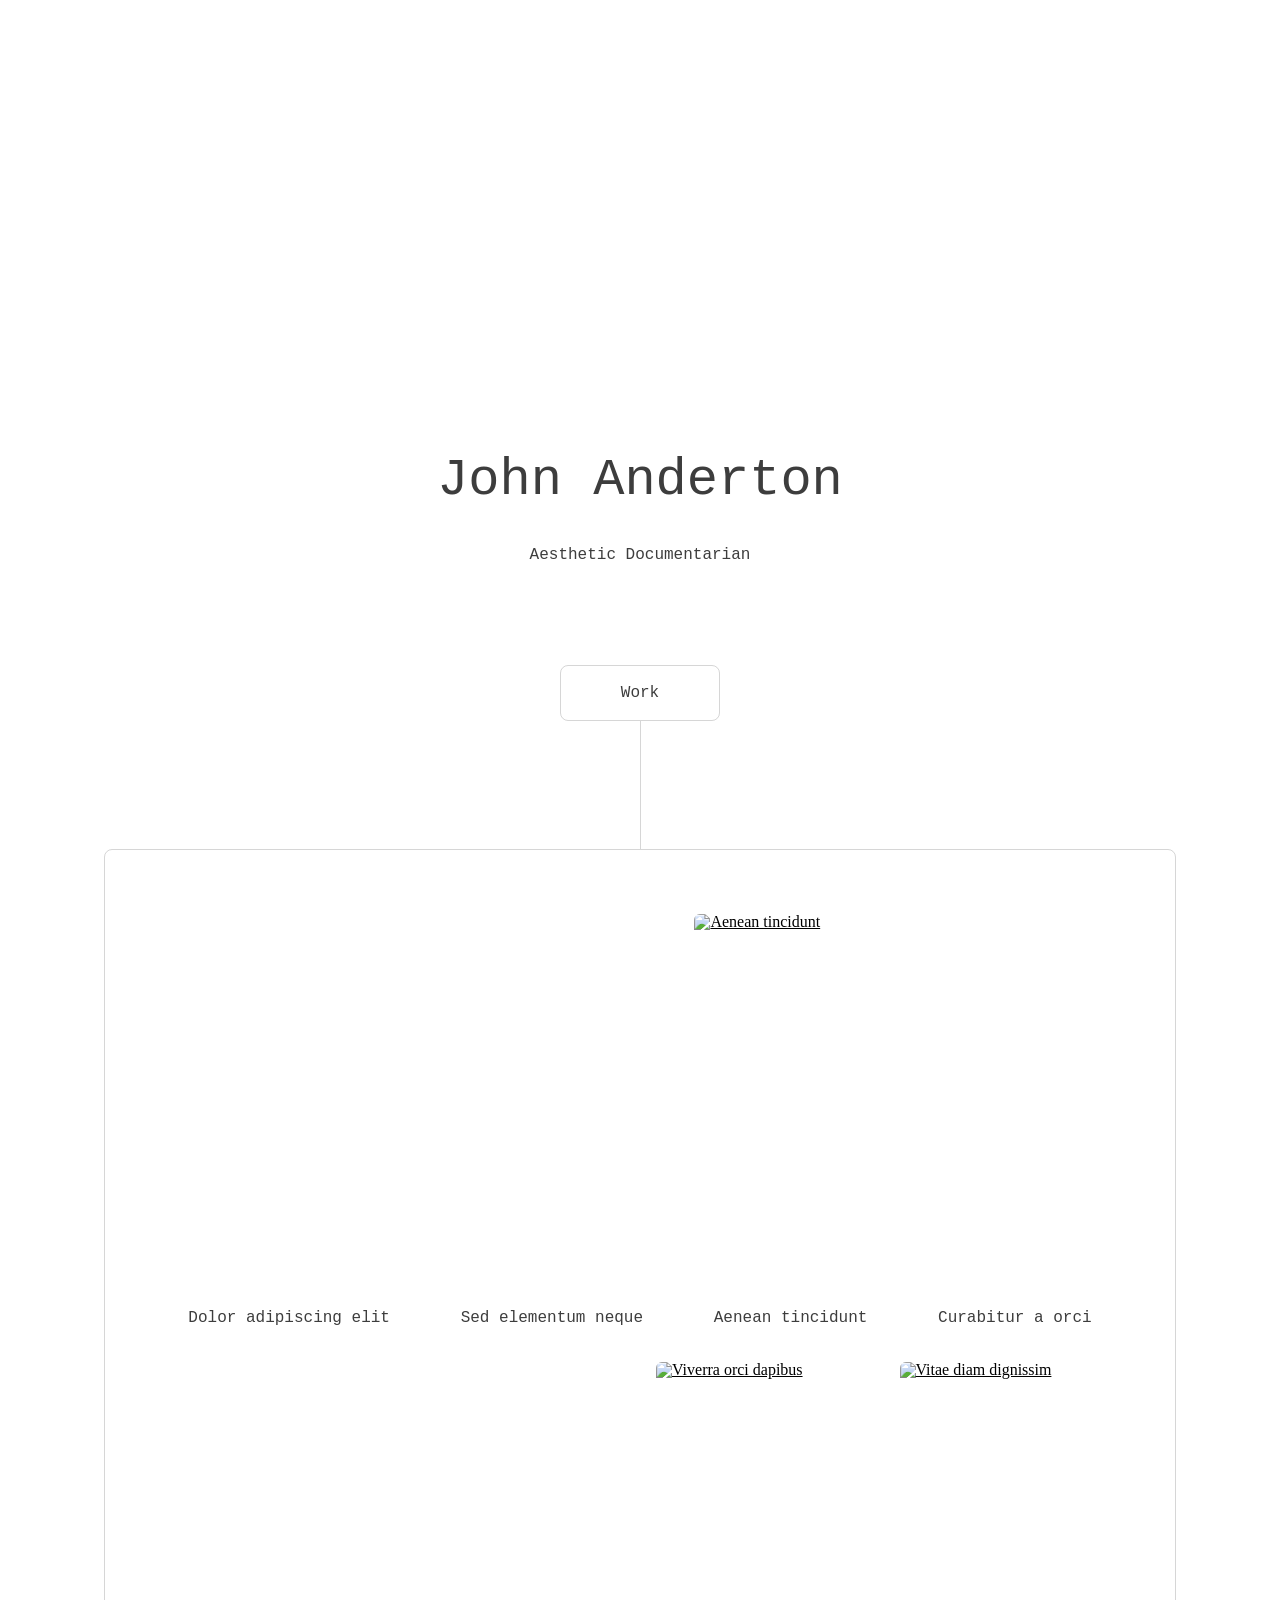
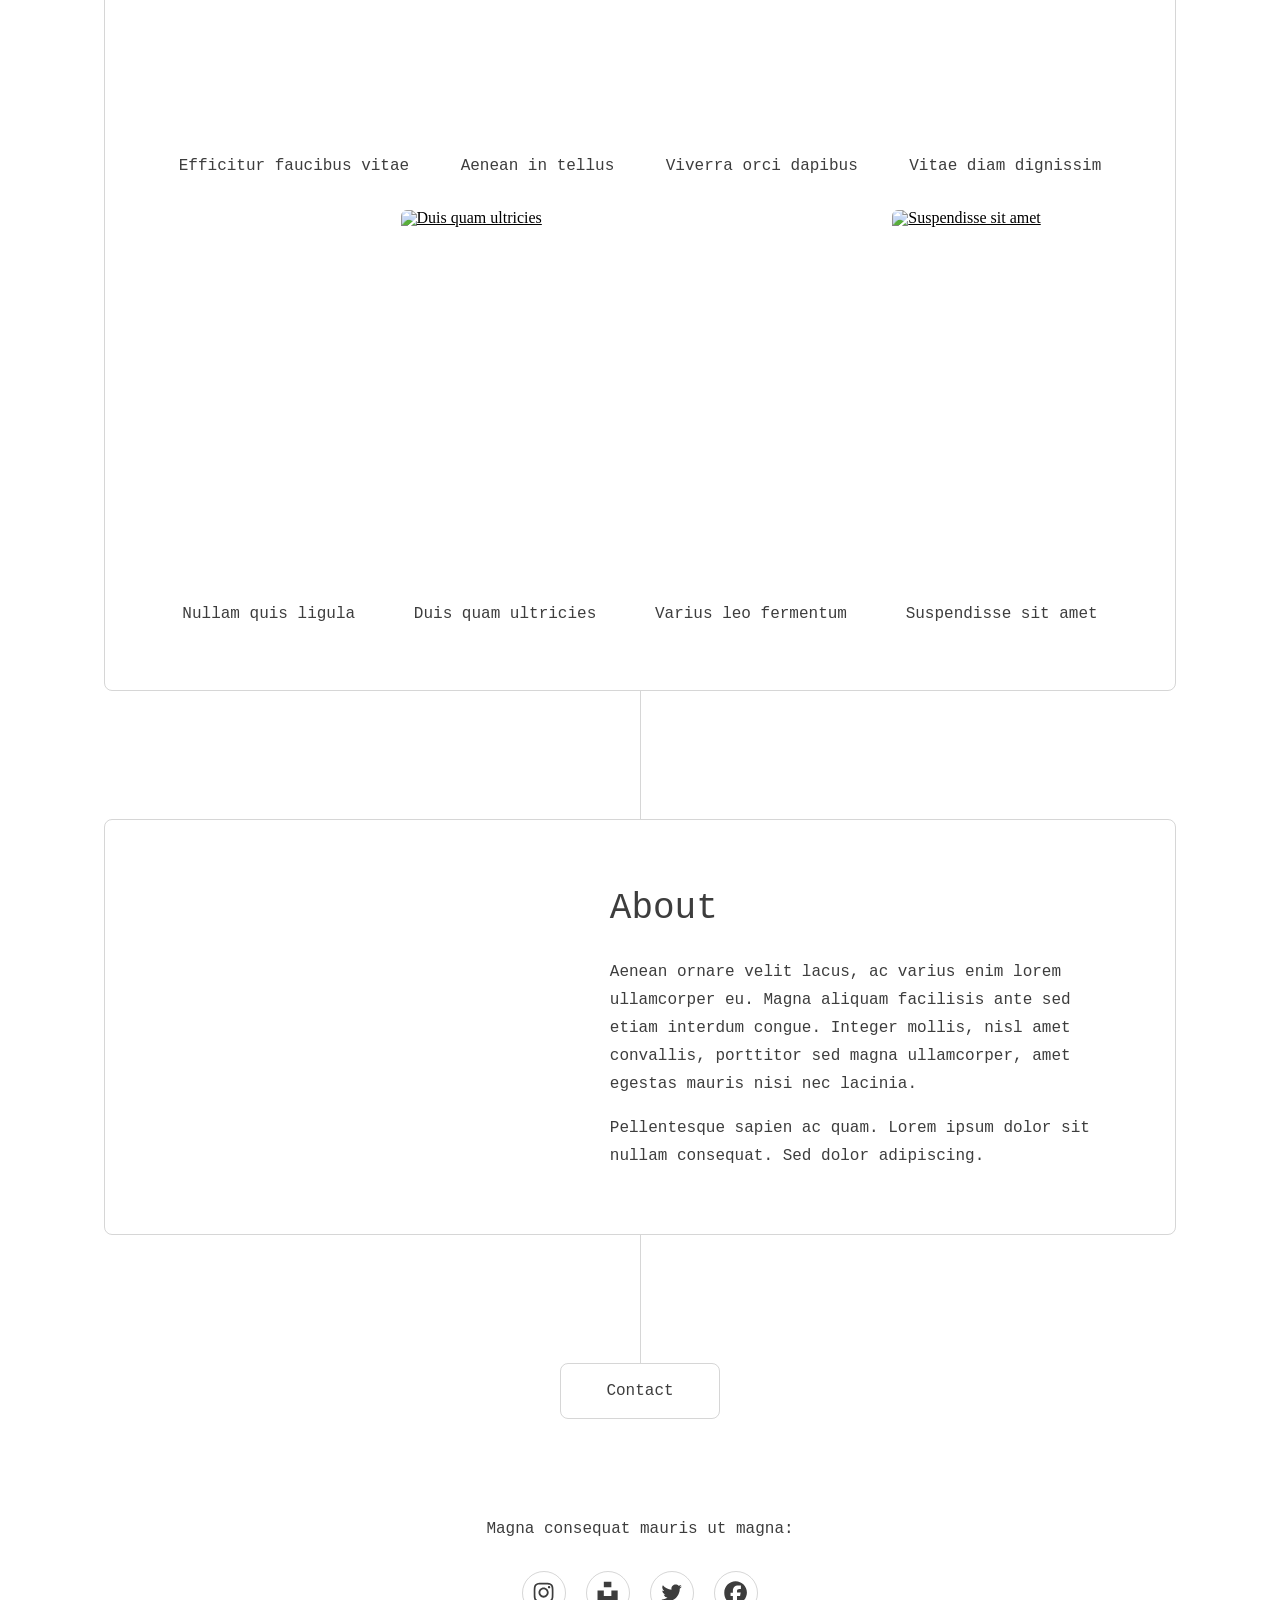
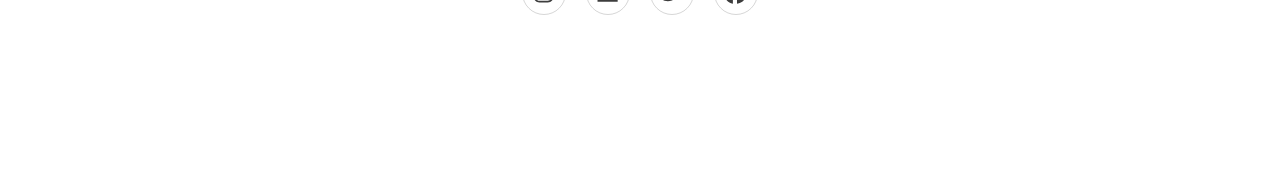
==== commit 9df89387: "a" ====
--- a/index.html
+++ b/index.html
@@ -1 +1,45 @@
-<html lang="en"><head><title></title><meta charset="utf-8"><meta name="viewport" content="width=device-width,initial-scale=1"><meta name="color-scheme" content="light only"><meta name="description" content=""><meta property="og:image:width" content="1280"><meta property="og:image:height" content="800"><meta property="twitter:card" content="summary_large_image"><link href="https://fonts.googleapis.com/css2?display=swap&amp;family=IBM+Plex+Mono:ital,wght@0,300;0,400;1,300;1,400" rel="stylesheet" type="text/css"><style>html,body,div,span,applet,object,iframe,h1,h2,h3,h4,h5,h6,p,blockquote,pre,a,abbr,acronym,address,big,cite,code,del,dfn,em,img,ins,kbd,q,s,samp,small,strike,strong,sub,sup,tt,var,b,u,i,center,dl,dt,dd,ol,ul,li,fieldset,form,label,legend,table,caption,tbody,tfoot,thead,tr,th,td,article,aside,canvas,details,embed,figure,figcaption,footer,header,hgroup,menu,nav,output,ruby,section,summary,time,mark,audio,video{margin:0;padding:0;border:0;font-size:100%;font:inherit;vertical-align:baseline;}article,aside,details,figcaption,figure,footer,header,hgroup,menu,nav,section{display:block;}body{line-height:1;}ol,ul{list-style:none;}blockquote,q{quotes:none;}blockquote::before,blockquote::after,q::before,q::after{content:'';content:none;}table{border-collapse:collapse;border-spacing:0;}body{-webkit-text-size-adjust:none}mark{background-color:transparent;color:inherit}input::-moz-focus-inner{border:0;padding:0}input[type="text"],input[type="email"],select,textarea{-moz-appearance:none;-webkit-appearance:none;-ms-appearance:none;appearance:none}*, *::before, *::after {box-sizing: border-box;}@keyframes loading-spinner {0% {transform: rotate(0deg);}100% {transform: rotate(360deg);}}.deferred::before {content: '';display: block;width: 4rem;height: 4rem;position: absolute;top: 50%;left: 50%;margin: -2rem 0 0 -2rem;animation: loading-spinner 1s infinite linear;transition: opacity 0.25s ease;transition-delay: 0.5s;opacity: 0;z-index: -1;background-image: url('[data-uri]');background-position: center;background-repeat: no-repeat;background-size: 3rem;}.deferred.loading::before {opacity: 0.35;z-index: 0;}body {line-height: 1.0;min-height: var(--viewport-height);min-width: 320px;overflow-x: hidden;word-wrap: break-word;background-color: #FFFFFF;}:root {--background-height: 100vh;--site-language-alignment: left;--site-language-direction: ltr;--site-language-flex-alignment: flex-start;--site-language-indent-left: 1;--site-language-indent-right: 0;--site-language-margin-left: 0;--site-language-margin-right: auto;--viewport-height: 100vh;}html {font-size: 16pt;}u {text-decoration: underline;}strong {color: inherit;font-weight: bolder;}em {font-style: italic;}code {background-color: rgba(144,144,144,0.25);border-radius: 0.25em;font-family: 'Lucida Console', 'Courier New', monospace;font-size: 0.9em;font-weight: normal;letter-spacing: 0;margin: 0 0.25em;padding: 0.25em 0.5em;text-indent: 0;}mark {background-color: rgba(144,144,144,0.25);}spoiler-text {-webkit-text-stroke: 0;background-color: rgba(32,32,32,0.75);text-shadow: none;text-stroke: 0;color: transparent;cursor: pointer;transition: color 0.1s ease-in-out;}spoiler-text.active {color: #FFFFFF;cursor: text;}s {text-decoration: line-through;}sub {font-size: smaller;vertical-align: sub;}sup {font-size: smaller;vertical-align: super;}a {color: inherit;text-decoration: underline;transition: color 0.25s ease;}a[onclick]:not([href]) {cursor: pointer;}unloaded-script {display: none;}.site-wrapper {-webkit-overflow-scrolling: touch;align-items: center;display: flex;flex-direction: column;justify-content: flex-start;min-height: var(--viewport-height);overflow: hidden;position: relative;z-index: 2;}.site-main {--alignment: center;--flex-alignment: center;--indent-left: 1;--indent-right: 1;--margin-left: auto;--margin-right: auto;--border-radius-tl: 0;--border-radius-tr: 0;--border-radius-br: 0;--border-radius-bl: 0;align-items: center;display: flex;flex-grow: 0;flex-shrink: 0;justify-content: center;max-width: 100%;position: relative;text-align: var(--alignment);z-index: 1;transition: opacity 2s ease-in-out 0s;}.site-main > .inner {--padding-horizontal: 4rem;--padding-vertical: 4rem;--spacing: 0rem;--width: 75rem;border-radius: var(--border-radius-tl) var(--border-radius-tr) var(--border-radius-br) var(--border-radius-bl);max-width: 100%;position: relative;width: var(--width);z-index: 1;padding: var(--padding-vertical) var(--padding-horizontal);}.site-main > .inner > * {margin-top: var(--spacing);margin-bottom: var(--spacing);}.site-main > .inner > :first-child {margin-top: 0 !important;}.site-main > .inner > :last-child {margin-bottom: 0 !important;}.site-main > .inner > .full {margin-left: calc(var(--padding-horizontal) * -1);max-width: calc(100% + calc(var(--padding-horizontal) * 2) + 0.4725px);width: calc(100% + calc(var(--padding-horizontal) * 2) + 0.4725px);}.site-main > .inner > .full:first-child {border-top-left-radius: inherit;border-top-right-radius: inherit;margin-top: calc(var(--padding-vertical) * -1) !important;}.site-main > .inner > .full:last-child {border-bottom-left-radius: inherit;border-bottom-right-radius: inherit;margin-bottom: calc(var(--padding-vertical) * -1) !important;}.site-main > .inner > .full.screen {border-radius: 0 !important;max-width: 100vw;position: relative;width: 100vw;left: 50%;margin-left: -50vw;right: auto;}body.is-loading .site-main {opacity: 0;}body.is-instant .site-main, body.is-instant .site-main > .inner > *,body.is-instant .site-main > .inner > section > * {transition: none !important;}body.is-instant::after {display: none !important;transition: none !important;}.text-component {direction: var(--site-language-direction);position: relative;}.text-component span.p {display: block;position: relative;}.text-component span[style], .text-component strong, .text-component a, .text-component code, .text-component mark, .text-component spoiler-text {-webkit-text-fill-color: currentcolor;}.text-component.style-1 {color: #3D3D3D;font-family: 'IBM Plex Mono', monospace;font-size: 3.25em;line-height: 1.25;font-weight: 300;}.text-component.style-1 a {text-decoration: underline;}.text-component.style-1 a:hover {text-decoration: none;}.text-component.style-1 span.p:nth-child(n + 2) {margin-top: 1rem;}.text-component.style-2 {color: #3D3D3D;font-family: 'IBM Plex Mono', monospace;font-size: 1em;line-height: 1.75;font-weight: 400;}.text-component.style-2 a {text-decoration: underline;}.text-component.style-2 a:hover {text-decoration: none;}.text-component.style-2 span.p:nth-child(n + 2) {margin-top: 1rem;}.text-component.style-3 {color: #3D3D3D;font-family: 'IBM Plex Mono', monospace;font-size: 2.25em;line-height: 1.375;font-weight: 300;}.text-component.style-3 a {text-decoration: underline;}.text-component.style-3 a:hover {text-decoration: none;}.text-component.style-3 span.p:nth-child(n + 2) {margin-top: 1rem;}.image-component {display: block;line-height: 0;max-width: 100%;position: relative;}.image-component > .frame {-webkit-backface-visibility: hidden;-webkit-transform: translate3d(0, 0, 0);display: inline-block;max-width: 100%;overflow: hidden;vertical-align: top;width: 100%;}.image-component > .frame > img {border-radius: 0 !important;max-width: 100%;vertical-align: top;width: inherit;}.image-component.full > .frame {display: block;}.image-component.full:first-child > .frame {border-top-left-radius: inherit;border-top-right-radius: inherit;}.image-component.full:last-child > .frame {border-bottom-left-radius: inherit;border-bottom-right-radius: inherit;}.image-component.instance-2 > .frame {width: 100vw;height: 22rem;transition: none;}.image-component.instance-2 > .frame > img {height: 100% !important;object-fit: cover;object-position: center;width: 100% !important;transition: none;}.image-component.style-1 > .frame {width: 100vw;transition: none;}.image-component.style-1 > .frame > img {height: 100% !important;object-fit: cover;object-position: center;width: 100% !important;transition: none;}.container-component {position: relative;}.container-component > .wrapper {vertical-align: top;position: relative;max-width: 100%;border-radius: inherit;}.container-component > .wrapper > .inner {vertical-align: top;position: relative;max-width: 100%;border-radius: inherit;text-align: var(--alignment);}.container-component.full:first-child > .wrapper {border-top-left-radius: inherit;border-top-right-radius: inherit;}.container-component.full:last-child > .wrapper {border-bottom-left-radius: inherit;border-bottom-right-radius: inherit;}.container-component.full:first-child > .wrapper > .inner {border-top-left-radius: inherit;border-top-right-radius: inherit;}.container-component.full:last-child > .wrapper > .inner {border-bottom-left-radius: inherit;border-bottom-right-radius: inherit;}.container-component.style-2 {display: flex;width: 100%;align-items: center;justify-content: center;background-color: transparent;}.container-component.style-2 > .wrapper > .inner {--gutters: 2rem;--padding-horizontal: 0rem;--padding-vertical: 6rem;--spacing: 1.75rem;padding: var(--padding-vertical) var(--padding-horizontal);}.container-component.style-2 > .wrapper {max-width: var(--width);width: 100%;}.container-component.style-2.default > .wrapper > .inner > * {margin-bottom: var(--spacing);margin-top: var(--spacing);}.container-component.style-2.default > .wrapper > .inner > *:first-child {margin-top: 0 !important;}.container-component.style-2.default > .wrapper > .inner > *:last-child {margin-bottom: 0 !important;}.container-component.style-2.columns > .wrapper > .inner {flex-wrap: wrap;display: flex;align-items: center;}.container-component.style-2.columns > .wrapper > .inner > * {flex-grow: 0;flex-shrink: 0;max-width: 100%;text-align: var(--alignment);padding: 0 0 0 var(--gutters);}.container-component.style-2.columns > .wrapper > .inner > * > * {margin-bottom: var(--spacing);margin-top: var(--spacing);}.container-component.style-2.columns > .wrapper > .inner > * > *:first-child {margin-top: 0 !important;}.container-component.style-2.columns > .wrapper > .inner > * > *:last-child {margin-bottom: 0 !important;}.container-component.style-2.columns > .wrapper > .inner > *:first-child {margin-left: calc(var(--gutters) * -1);}.container-component.style-2.default > .wrapper > .inner > .full {margin-left: calc(var(--padding-horizontal) * -1);max-width: none !important;width: calc(100% + (var(--padding-horizontal) * 2) + 0.4725px);}.container-component.style-2.default > .wrapper > .inner > .full:first-child {margin-top: calc(var(--padding-vertical) * -1) !important;border-top-left-radius: inherit;border-top-right-radius: inherit;}.container-component.style-2.default > .wrapper > .inner > .full:last-child {margin-bottom: calc(var(--padding-vertical) * -1) !important;border-bottom-left-radius: inherit;border-bottom-right-radius: inherit;}.container-component.style-2.columns > .wrapper > .inner > div > .full {margin-left: calc(var(--gutters) * -0.5);max-width: none !important;width: calc(100% + var(--gutters) + 0.4725px);}.container-component.style-2.columns > .wrapper > .inner > div:first-child > .full {margin-left: calc(var(--padding-horizontal) * -1);width: calc(100% + var(--padding-horizontal) + calc(var(--gutters) * 0.5) + 0.4725px);}.container-component.style-2.columns > .wrapper > .inner > div:last-child > .full {width: calc(100% + var(--padding-horizontal) + calc(var(--gutters) * 0.5) + 0.4725px);}.container-component.style-2.columns > .wrapper > .inner > div > .full:first-child {margin-top: calc(var(--padding-vertical) * -1) !important;}.container-component.style-2.columns > .wrapper > .inner > div > .full:last-child {margin-bottom: calc(var(--padding-vertical) * -1) !important;}.container-component.style-2.columns > .wrapper > .inner > .full {align-self: stretch;}.container-component.style-2.columns > .wrapper > .inner > .full:first-child {border-bottom-left-radius: inherit;border-top-left-radius: inherit;}.container-component.style-2.columns > .wrapper > .inner > .full:last-child {border-bottom-right-radius: inherit;border-top-right-radius: inherit;}.container-component.style-2.columns > .wrapper > .inner > .full > .full:first-child:last-child {border-radius: inherit;height: calc(100% + (var(--padding-vertical) * 2));}.container-component.style-2.columns > .wrapper > .inner > .full > .full:first-child:last-child > * {border-radius: inherit;height: 100%;position: absolute;width: 100%;}.container-component.style-1 {--alignment: left;--flex-alignment: flex-start;--indent-left: 1;--indent-right: 0;--margin-left: 0;--margin-right: auto;display: flex;width: 100%;align-items: center;justify-content: center;background-color: transparent;border-color: rgba(61,61,61,0.212);border-style: solid;border-width: 1px;border-radius: 0.5rem;}.container-component.style-1 > .wrapper > .inner {--gutters: 8rem;--padding-horizontal: 4rem;--padding-vertical: 4rem;--spacing: 1.5rem;padding: var(--padding-vertical) var(--padding-horizontal);border-radius: calc(0.5rem - 1px);}.container-component.style-1 > .wrapper {max-width: var(--width);width: 100%;}.container-component.style-1.default > .wrapper > .inner > * {margin-bottom: var(--spacing);margin-top: var(--spacing);}.container-component.style-1.default > .wrapper > .inner > *:first-child {margin-top: 0 !important;}.container-component.style-1.default > .wrapper > .inner > *:last-child {margin-bottom: 0 !important;}.container-component.style-1.columns > .wrapper > .inner {flex-wrap: wrap;display: flex;align-items: center;}.container-component.style-1.columns > .wrapper > .inner > * {flex-grow: 0;flex-shrink: 0;max-width: 100%;text-align: var(--alignment);padding: 0 0 0 var(--gutters);}.container-component.style-1.columns > .wrapper > .inner > * > * {margin-bottom: var(--spacing);margin-top: var(--spacing);}.container-component.style-1.columns > .wrapper > .inner > * > *:first-child {margin-top: 0 !important;}.container-component.style-1.columns > .wrapper > .inner > * > *:last-child {margin-bottom: 0 !important;}.container-component.style-1.columns > .wrapper > .inner > *:first-child {margin-left: calc(var(--gutters) * -1);}.container-component.style-1.default > .wrapper > .inner > .full {margin-left: calc(var(--padding-horizontal) * -1);max-width: none !important;width: calc(100% + (var(--padding-horizontal) * 2) + 0.4725px);}.container-component.style-1.default > .wrapper > .inner > .full:first-child {margin-top: calc(var(--padding-vertical) * -1) !important;border-top-left-radius: inherit;border-top-right-radius: inherit;}.container-component.style-1.default > .wrapper > .inner > .full:last-child {margin-bottom: calc(var(--padding-vertical) * -1) !important;border-bottom-left-radius: inherit;border-bottom-right-radius: inherit;}.container-component.style-1.columns > .wrapper > .inner > div > .full {margin-left: calc(var(--gutters) * -0.5);max-width: none !important;width: calc(100% + var(--gutters) + 0.4725px);}.container-component.style-1.columns > .wrapper > .inner > div:first-child > .full {margin-left: calc(var(--padding-horizontal) * -1);width: calc(100% + var(--padding-horizontal) + calc(var(--gutters) * 0.5) + 0.4725px);}.container-component.style-1.columns > .wrapper > .inner > div:last-child > .full {width: calc(100% + var(--padding-horizontal) + calc(var(--gutters) * 0.5) + 0.4725px);}.container-component.style-1.columns > .wrapper > .inner > div > .full:first-child {margin-top: calc(var(--padding-vertical) * -1) !important;}.container-component.style-1.columns > .wrapper > .inner > div > .full:last-child {margin-bottom: calc(var(--padding-vertical) * -1) !important;}.container-component.style-1.columns > .wrapper > .inner > .full {align-self: stretch;}.container-component.style-1.columns > .wrapper > .inner > .full:first-child {border-bottom-left-radius: inherit;border-top-left-radius: inherit;}.container-component.style-1.columns > .wrapper > .inner > .full:last-child {border-bottom-right-radius: inherit;border-top-right-radius: inherit;}.container-component.style-1.columns > .wrapper > .inner > .full > .full:first-child:last-child {border-radius: inherit;height: calc(100% + (var(--padding-vertical) * 2));}.container-component.style-1.columns > .wrapper > .inner > .full > .full:first-child:last-child > * {border-radius: inherit;height: 100%;position: absolute;width: 100%;}.container-component.instance-1 > .wrapper > .inner > :nth-child(1) {width: calc(40% + (var(--gutters) / 2));}.container-component.instance-1 > .wrapper > .inner > :nth-child(2) {width: calc(60% + (var(--gutters) / 2));}.buttons-component {cursor: default;display: flex;justify-content: var(--flex-alignment);letter-spacing: 0;padding: 0;}.buttons-component > li {max-width: 100%;text-align: var(--alignment);}.buttons-component > li > a {align-items: center;justify-content: center;max-width: 100%;text-align: center;text-decoration: none;vertical-align: middle;white-space: nowrap;}.buttons-component.style-1 {gap: 0rem;flex-direction: row;flex-wrap: wrap;}.buttons-component.style-1 > li > a {display: inline-block;width: 10rem;height: 3.5rem;line-height: calc(3.5rem - 2px);padding: 0 0.5rem;vertical-align: middle;font-family: 'IBM Plex Mono', monospace;font-size: 1em;font-weight: 400;border-radius: 0.5rem;direction: var(--site-language-direction);overflow: hidden;text-overflow: ellipsis;color: #3D3D3D;border: solid 1px rgba(61,61,61,0.212);transition: color 0.25s ease, background-color 0.25s ease, border-color 0.25s ease;}.buttons-component.style-1 > li > a:hover {border-color: #000000 !important;color: #000000 !important;}.divider-component {align-items: center;border: 0;display: flex;justify-content: var(--flex-alignment);min-height: 1rem;padding: 0;position: relative;width: 100%;}.divider-component::before {content: '';}.divider-component.style-1::before {height: 8rem;background-color: rgba(61,61,61,0.212);width: 1px;border-radius: 0px;}.gallery-component > .inner {display: inline-block;max-width: 100%;vertical-align: middle;}.gallery-component ul {display: flex;flex-wrap: wrap;justify-content: var(--flex-alignment);}.gallery-component ul > li {position: relative;}.gallery-component ul > li > .thumbnail {border-radius: inherit;position: relative;}.gallery-component ul > li > .thumbnail > .frame {-webkit-backface-visibility: hidden;-webkit-transform: translate3d(0, 0, 0);display: inline-block;overflow: hidden;vertical-align: top;}.gallery-component ul > li > .thumbnail > .frame > img {margin: 0;max-width: 100%;vertical-align: top;width: auto;}.gallery-component ul > li > .caption {width: 100%;}.gallery-component ul > li > .caption > p {width: 100%;}.gallery-component ul > li > .caption > p > a, .gallery-component ul > li > .caption > p > spoiler-text {pointer-events: auto;}@keyframes gallery-component-modal-spinner {0% {transform: rotate(0deg);}100% {transform: rotate(360deg);}}.gallery-component-modal {-webkit-tap-highlight-color: rgba(0,0,0,0);align-content: center;align-items: center;background-color: var(--color-background);display: grid;grid-template-areas: "previous image next" "caption caption caption";grid-template-columns: min-content auto min-content;height: 100%;justify-content: space-between;left: 0;opacity: 0;outline: 0;padding: 2rem 0;pointer-events: none;position: fixed;top: 0;touch-action: pan-x pinch-zoom;transition: opacity 0.5s ease, visibility 0.5s, z-index 0.5s, background-color 0.5s ease;user-select: none;visibility: hidden;width: 100%;z-index: 0;}.gallery-component-modal::before {animation: gallery-component-modal-spinner 1s infinite linear;background-position: center;background-repeat: no-repeat;background-size: 4rem;content: '';display: block;height: 4rem;left: 50%;margin: -2rem 0 0 -2rem;opacity: 0;position: absolute;top: 50%;transition: opacity 0.25s ease;transition-delay: 0.5s;width: 4rem;}.gallery-component-modal > .inner {box-shadow: 0 1em 3em 0 rgba(0,0,0,0.35);grid-area: image;height: 100%;opacity: 0;overflow: hidden;transform: translateY(0.75em);transition: all 0.5s ease;width: 100%;}.gallery-component-modal > .inner img {display: block;height: 100%;object-fit: contain;width: 100%;max-width: var(--natural-width, none);max-height: var(--natural-height, none);margin: 0 auto;}.gallery-component-modal > .caption {color: var(--color-caption-text);font-family: '-apple-system', 'BlinkMacSystemFont', 'Segoe UI', 'Roboto', 'Helvetica Neue', 'Arial', sans-serif, 'Apple Color Emoji', 'Segoe UI Emoji', 'Segoe UI Symbol';font-size: 1rem;grid-area: caption;line-height: 1.6;opacity: 0;padding: 2rem 2rem 0 2rem;pointer-events: none;text-align: center;transform: translateY(0.25em);transition: all 0.5s ease;}.gallery-component-modal > .caption::-webkit-scrollbar {display: none;}.gallery-component-modal > .caption a, .gallery-component-modal > .caption spoiler-text {pointer-events: auto;}.gallery-component-modal .nav {-webkit-tap-highlight-color: rgba(0, 0, 0, 0);background-position: center;background-repeat: no-repeat;background-size: 3rem;cursor: pointer;height: 6rem;transition: opacity 0.25s ease, transform 0.5s ease;width: 8rem;}.gallery-component-modal .nav:hover {opacity: 1 !important;}.gallery-component-modal .nav.next {grid-area: next;}.gallery-component-modal .nav.previous {grid-area: previous;transform: scaleX(-1);}.gallery-component-modal .close {-webkit-tap-highlight-color: rgba(0, 0, 0, 0);background-position: top 1rem right 1rem;background-repeat: no-repeat;background-size: 3rem;cursor: pointer;display: block;height: 6rem;position: absolute;right: 0;top: 0;transition: opacity 0.25s ease, transform 0.5s ease;width: 6rem;}.gallery-component-modal .close:hover {opacity: 1 !important;}.gallery-component-modal.visible {opacity: 1;pointer-events: auto;visibility: visible;z-index: 10000;}.gallery-component-modal.visible::before {opacity: 1;}.gallery-component-modal.loaded::before {opacity: 0 !important;transition-delay: 0s !important;}.gallery-component-modal.loaded > .inner {opacity: 1;transform: translateY(0);}.gallery-component-modal.loaded .caption {opacity: 1;transform: translateY(0);}.gallery-component-modal.switching > .inner {transition: opacity 0.375s ease, transform 0.5s ease;}.gallery-component-modal.switching.from-left > .inner {transform: translateY(0) translateX(-1.5em);}.gallery-component-modal.switching.from-right > .inner {transform: translateY(0) translateX(1.5em);}.gallery-component-modal.switching.done > .inner {transition: opacity 0.375s ease;transform: translateY(0) translateX(0);}.gallery-component-modal.zooming {background-color: var(--color-background-zooming);}.gallery-component-modal.zooming .caption {opacity: 0;}.gallery-component-modal.zooming .nav.next {opacity: 0;pointer-events: none;transform: translateX(50%);}.gallery-component-modal.zooming .nav.previous {opacity: 0;pointer-events: none;transform: translateX(-50%) scaleX(-1);}.gallery-component-modal.zooming .close {opacity: 0;pointer-events: none;transform: translateX(50%) translateY(-50%);}.gallery-component-modal.dark {--color-background: rgba(10,10,10,0.85);--color-background-zooming: rgba(0,0,0,1);--color-caption-text: #FFFFFF;}.gallery-component-modal.dark::before {animation: gallery-component-modal-spinner 1s infinite linear;background-image: url('[data-uri]');}.gallery-component-modal.dark .close {background-image: url('[data-uri]');opacity: 0.25;}.gallery-component-modal.dark .nav {-webkit-tap-highlight-color: rgba(0, 0, 0, 0);background-image: url('[data-uri]');opacity: 0.25;}.gallery-component-modal.light {--color-background: rgba(255,255,255,0.9);--color-background-zooming: rgba(255,255,255,1);--color-caption-text: #000000;}.gallery-component-modal.light::before {animation: gallery-component-modal-spinner 1s infinite linear;background-image: url('[data-uri]');}.gallery-component-modal.light .close {background-image: url('[data-uri]');opacity: 0.375;}.gallery-component-modal.light .nav {background-image: url('[data-uri]');opacity: 0.375;}.gallery-component.style-1 > .inner {max-width: 100%;width: 100%;}.gallery-component.style-1 ul > li {border-radius: 0.375rem;display: flex;flex-direction: column;flex-grow: 1;flex-shrink: 1;}.gallery-component.style-1 ul > li > .thumbnail > .frame {border-radius: 0.375rem;display: flex;flex-grow: 1;flex-shrink: 1;}.gallery-component.style-1 ul > li > .caption > p {padding-bottom: 0rem;padding-top: 1.5rem;text-align: center;color: #3D3D3D;font-family: 'IBM Plex Mono', monospace;font-size: 1em;line-height: 1.5;font-weight: 400;}.gallery-component.style-1 ul {gap: 2rem;}.gallery-component.style-1 ul > li > .thumbnail > .frame > img {display: block;flex-grow: 1;flex-shrink: 1;height: 23rem;object-fit: cover;object-position: center;transition: transform 0.25s ease, filter 0.25s ease;}.gallery-component.style-1 ul > li > .thumbnail:hover > .frame > img {transform: scale(1.06);}.gallery-component.instance-1 ul > li > .thumbnail.n01 > .frame > img {object-position: center;}.gallery-component.instance-1 ul > li > .thumbnail.n02 > .frame > img {object-position: center;}.gallery-component.instance-1 ul > li > .thumbnail.n03 > .frame > img {object-position: center;}.gallery-component.instance-1 ul > li > .thumbnail.n04 > .frame > img {object-position: center;}.gallery-component.instance-1 ul > li > .thumbnail.n05 > .frame > img {object-position: center;}.gallery-component.instance-1 ul > li > .thumbnail.n06 > .frame > img {object-position: center;}.gallery-component.instance-1 ul > li > .thumbnail.n07 > .frame > img {object-position: center;}.gallery-component.instance-1 ul > li > .thumbnail.n08 > .frame > img {object-position: center;}.gallery-component.instance-1 ul > li > .thumbnail.n09 > .frame > img {object-position: center;}.gallery-component.instance-1 ul > li > .thumbnail.n10 > .frame > img {object-position: center;}.gallery-component.instance-1 ul > li > .thumbnail.n11 > .frame > img {object-position: center;}.gallery-component.instance-1 ul > li > .thumbnail.n12 > .frame > img {object-position: center;}.icons-component {display: flex;flex-wrap: wrap;justify-content: var(--flex-alignment);letter-spacing: 0;padding: 0;}.icons-component > li {position: relative;z-index: 1;}.icons-component > li > a {align-items: center;display: flex;justify-content: center;}.icons-component > li > a > svg {display: block;pointer-events: none;position: relative;}.icons-component > li > a + svg {display: block;height: 100%;left: 0;pointer-events: none;position: absolute;top: 0;width: 100%;z-index: -1;}.icons-component > li > a > .label {display: none;}.icons-component.style-1 {font-size: 1.375em;gap: 1.25rem;}.icons-component.style-1 > li > a {border-radius: 100%;height: 2em;width: 2em;border: solid 1px rgba(61,61,61,0.212);transition: color 0.25s ease, background-color 0.25s ease, border-color 0.25s ease;}.icons-component.style-1 > li > a > svg {height: 60%;width: 60%;fill: #3D3D3D;transition: fill 0.25s ease;}.icons-component.style-1 > li > a:hover {border-color: #000000 !important;}.icons-component.style-1 > li > a:hover > svg {fill: #000000 !important;}.icons-component.style-1 > li > a + svg {transition: fill 0.25s ease, stroke 0.25s ease;}@media (orientation: portrait) {.gallery-component-modal {grid-template-areas: "image" "caption";grid-template-columns: auto;justify-content: center;}.gallery-component-modal .nav {background-image: none !important;mix-blend-mode: difference;opacity: 1 !important;position: absolute;}.gallery-component-modal .nav.next {right: 0;}.gallery-component-modal .nav.previous {left: 0;}.gallery-component-modal .nav::before {background-color: rgba(144,144,144,0.5);background-image: url('[data-uri]');background-position: center;background-repeat: no-repeat;background-size: 1.5rem;border-radius: 3rem;content: '';display: block;height: 3rem;position: absolute;right: 1rem;top: calc(50% - 1.5rem);width: 3rem;}}@media (max-width: 1920px) {}@media (max-width: 1680px) {html {font-size: 12pt;}}@media (max-width: 1280px) {html {font-size: 12pt;}.gallery-component-modal .nav {opacity: 1 !important;}.gallery-component-modal .close {opacity: 1 !important;}}@media (max-width: 1024px) {}@media (max-width: 980px) {html {font-size: 10pt;}}@media (max-width: 736px) {html {font-size: 12pt;}.site-main > .inner {--padding-horizontal: 1rem;--padding-vertical: 1rem;--spacing: 0rem;}.text-component.style-1 {letter-spacing: 0rem;width: 100%;font-size: 3em;line-height: 1.25;}.text-component.style-2 {letter-spacing: 0rem;width: 100%;font-size: 1em;line-height: 1.75;}.text-component.style-3 {letter-spacing: 0rem;width: 100%;font-size: 2.25em;line-height: 1.375;}.image-component.instance-2 > .frame {height: 15rem !important;}.image-component.instance-2 > .frame > img {height: 100% !important;object-fit: cover;object-position: center;width: 100% !important;}.container-component.style-2 > .wrapper > .inner {--gutters: 2rem;--padding-horizontal: 0rem;--padding-vertical: 3.5rem;--spacing: 1.75rem;}.container-component.style-2.columns > .wrapper > .inner {flex-direction: column !important;flex-wrap: nowrap !important;}.container-component.style-2.columns > .wrapper > .inner > span {height: 0;margin-top: calc(var(--gutters) * -1);pointer-events: none;visibility: hidden;}.container-component.style-2.columns > .wrapper > .inner > *:first-child {margin-left: 0 !important;padding-top: 0 !important;}.container-component.style-2.columns > .wrapper > .inner > * {padding: calc(var(--gutters) * 0.5) 0 !important;}.container-component.style-2.columns > .wrapper > .inner > *:last-child {padding-bottom: 0 !important;}.container-component.style-2.columns > .wrapper > .inner > div > .full {margin-left: calc(var(--padding-horizontal) * -1);width: calc(100% + (var(--padding-horizontal) * 2) + 0.4725px);}.container-component.style-2.columns > .wrapper > .inner > div:first-of-type > .full {margin-left: calc(var(--padding-horizontal) * -1);width: calc(100% + (var(--padding-horizontal) * 2) + 0.4725px);}.container-component.style-2.columns > .wrapper > .inner > div:last-of-type > .full {margin-left: calc(var(--padding-horizontal) * -1);width: calc(100% + (var(--padding-horizontal) * 2) + 0.4725px);}.container-component.style-2.columns > .wrapper > .inner > div > .full:first-child {margin-top: calc(var(--gutters) * -0.5) !important;}.container-component.style-2.columns > .wrapper > .inner > div > .full:last-child {margin-bottom: calc(var(--gutters) * -0.5) !important;}.container-component.style-2.columns > .wrapper > .inner > div:first-of-type > .full:first-child {margin-top: calc(var(--padding-vertical) * -1) !important;}.container-component.style-2.columns > .wrapper > .inner > div:last-of-type > .full:last-child {margin-bottom: calc(var(--padding-vertical) * -1) !important;}.container-component.style-2.columns > .wrapper > .inner > div:first-of-type, .container-component.style-2.columns > .wrapper > .inner > div:first-of-type > .full:first-child {border-top-left-radius: inherit;border-top-right-radius: inherit;}.container-component.style-2.columns > .wrapper > .inner > div:last-of-type, .container-component.style-2.columns > .wrapper > .inner > div:last-of-type > .full:last-child {border-bottom-left-radius: inherit;border-bottom-right-radius: inherit;}.container-component.style-2.columns > .wrapper > .inner > div:first-of-type, .container-component.style-2.columns > .wrapper > .inner > div:first-of-type > .full:last-child {border-bottom-left-radius: 0 !important;}.container-component.style-2.columns > .wrapper > .inner > div:last-of-type, .container-component.style-2.columns > .wrapper > .inner > div:last-of-type > .full:first-child {border-top-right-radius: 0 !important;}.container-component.style-2.columns > .wrapper > .inner > .full > .full:first-child:last-child {height: auto;}.container-component.style-2.columns > .wrapper > .inner > .full > .full:first-child:last-child > * {height: auto;position: relative;width: auto;}.container-component.style-1 > .wrapper > .inner {--gutters: 5rem;--padding-horizontal: 1.5rem;--padding-vertical: 1.5rem;--spacing: 1.5rem;}.container-component.style-1.columns > .wrapper > .inner {flex-direction: column !important;flex-wrap: nowrap !important;}.container-component.style-1.columns > .wrapper > .inner > span {height: 0;margin-top: calc(var(--gutters) * -1);pointer-events: none;visibility: hidden;}.container-component.style-1.columns > .wrapper > .inner > *:first-child {margin-left: 0 !important;padding-top: 0 !important;}.container-component.style-1.columns > .wrapper > .inner > * {padding: calc(var(--gutters) * 0.5) 0 !important;}.container-component.style-1.columns > .wrapper > .inner > *:last-child {padding-bottom: 0 !important;}.container-component.style-1.columns > .wrapper > .inner > div > .full {margin-left: calc(var(--padding-horizontal) * -1);width: calc(100% + (var(--padding-horizontal) * 2) + 0.4725px);}.container-component.style-1.columns > .wrapper > .inner > div:first-of-type > .full {margin-left: calc(var(--padding-horizontal) * -1);width: calc(100% + (var(--padding-horizontal) * 2) + 0.4725px);}.container-component.style-1.columns > .wrapper > .inner > div:last-of-type > .full {margin-left: calc(var(--padding-horizontal) * -1);width: calc(100% + (var(--padding-horizontal) * 2) + 0.4725px);}.container-component.style-1.columns > .wrapper > .inner > div > .full:first-child {margin-top: calc(var(--gutters) * -0.5) !important;}.container-component.style-1.columns > .wrapper > .inner > div > .full:last-child {margin-bottom: calc(var(--gutters) * -0.5) !important;}.container-component.style-1.columns > .wrapper > .inner > div:first-of-type > .full:first-child {margin-top: calc(var(--padding-vertical) * -1) !important;}.container-component.style-1.columns > .wrapper > .inner > div:last-of-type > .full:last-child {margin-bottom: calc(var(--padding-vertical) * -1) !important;}.container-component.style-1.columns > .wrapper > .inner > div:first-of-type, .container-component.style-1.columns > .wrapper > .inner > div:first-of-type > .full:first-child {border-top-left-radius: inherit;border-top-right-radius: inherit;}.container-component.style-1.columns > .wrapper > .inner > div:last-of-type, .container-component.style-1.columns > .wrapper > .inner > div:last-of-type > .full:last-child {border-bottom-left-radius: inherit;border-bottom-right-radius: inherit;}.container-component.style-1.columns > .wrapper > .inner > div:first-of-type, .container-component.style-1.columns > .wrapper > .inner > div:first-of-type > .full:last-child {border-bottom-left-radius: 0 !important;}.container-component.style-1.columns > .wrapper > .inner > div:last-of-type, .container-component.style-1.columns > .wrapper > .inner > div:last-of-type > .full:first-child {border-top-right-radius: 0 !important;}.container-component.style-1.columns > .wrapper > .inner > .full > .full:first-child:last-child {height: auto;}.container-component.style-1.columns > .wrapper > .inner > .full > .full:first-child:last-child > * {height: auto;position: relative;width: auto;}.container-component.instance-1 > .wrapper > .inner > :nth-child(1) {min-height: 100% !important;width: 100% !important;}.container-component.instance-1 > .wrapper > .inner > :nth-child(2) {min-height: 100% !important;width: 100% !important;}.buttons-component.style-1 {gap: 0rem;}.buttons-component.style-1 > li > a {letter-spacing: 0rem;font-size: 1em;}.divider-component.style-1::before {height: 6rem;}.gallery-component-modal .close {background-position: top 0.5rem right 0.5rem;}.gallery-component.style-1 ul > li > .caption > p {letter-spacing: 0rem;font-size: 1em;line-height: 1.5;}.gallery-component.style-1 ul > li > .thumbnail > .frame > img {height: auto;display: block;max-height: none;width: 100% !important;}.gallery-component.style-1 > .inner {width: 100%;}.gallery-component.style-1 ul {flex-direction: column;}.gallery-component.style-1 ul > li {width: 100%;}.gallery-component.style-1 ul > li > .thumbnail {display: block;}.gallery-component.style-1 ul > li > .thumbnail > .frame {display: block;}.icons-component.style-1 {font-size: 1.375em;gap: 1.25rem;}}@media (max-width: 480px) {.site-main > .inner {--spacing: 0rem;}.image-component.instance-2 > .frame {height: 12rem !important;}.container-component.style-2 > .wrapper > .inner {--spacing: 1.53125rem;}.container-component.style-1 > .wrapper > .inner {--spacing: 1.3125rem;}.buttons-component.style-1 > li > a {width: 10rem;}}@media (max-width: 360px) {.site-main > .inner {--padding-horizontal: 0.75rem;--padding-vertical: 0.75rem;--spacing: 0rem;}.text-component.style-1 {font-size: 3em;}.text-component.style-2 {font-size: 1em;}.text-component.style-3 {font-size: 2em;}.image-component.instance-2 > .frame {height: 10.5rem !important;}.container-component.style-2 > .wrapper > .inner {--gutters: 1.5rem;--padding-horizontal: 0rem;--padding-vertical: 2.625rem;--spacing: 1.3125rem;}.container-component.style-1 > .wrapper > .inner {--gutters: 5rem;--padding-horizontal: 1.125rem;--padding-vertical: 1.125rem;--spacing: 1.125rem;}.buttons-component.style-1 {gap: 0rem;}.gallery-component.style-1 ul > li > .caption > p {font-size: 1em;}.gallery-component.style-1 ul {gap: 1.5rem;}.icons-component.style-1 {gap: 0.9375rem;}}</style><noscript><style>body {overflow: auto !important;}.site-main {opacity: 1.0 !important;transform: none !important;transition: none !important;filter: none !important;}.site-main > .inner > section {opacity: 1.0 !important;transform: none !important;transition: none !important;filter: none !important;}</style></noscript><style></style></head><body class="is-ready"><svg xmlns="http://www.w3.org/2000/svg" version="1.1" xmlns:xlink="http://www.w3.org/1999/xlink" viewBox="0 0 40 40" display="none" width="0" height="0"><symbol id="icon-85976685de3e4af37529a1ce5d57d2a7" viewBox="0 0 40 40"><path d="M20,7c4.2,0,4.7,0,6.3,0.1c1.5,0.1,2.3,0.3,3,0.5C30,8,30.5,8.3,31.1,8.9c0.5,0.5,0.9,1.1,1.2,1.8c0.2,0.5,0.5,1.4,0.5,3 C33,15.3,33,15.8,33,20s0,4.7-0.1,6.3c-0.1,1.5-0.3,2.3-0.5,3c-0.3,0.7-0.6,1.2-1.2,1.8c-0.5,0.5-1.1,0.9-1.8,1.2 c-0.5,0.2-1.4,0.5-3,0.5C24.7,33,24.2,33,20,33s-4.7,0-6.3-0.1c-1.5-0.1-2.3-0.3-3-0.5C10,32,9.5,31.7,8.9,31.1 C8.4,30.6,8,30,7.7,29.3c-0.2-0.5-0.5-1.4-0.5-3C7,24.7,7,24.2,7,20s0-4.7,0.1-6.3c0.1-1.5,0.3-2.3,0.5-3C8,10,8.3,9.5,8.9,8.9 C9.4,8.4,10,8,10.7,7.7c0.5-0.2,1.4-0.5,3-0.5C15.3,7.1,15.8,7,20,7z M20,4.3c-4.3,0-4.8,0-6.5,0.1c-1.6,0-2.8,0.3-3.8,0.7 C8.7,5.5,7.8,6,6.9,6.9C6,7.8,5.5,8.7,5.1,9.7c-0.4,1-0.6,2.1-0.7,3.8c-0.1,1.7-0.1,2.2-0.1,6.5s0,4.8,0.1,6.5 c0,1.6,0.3,2.8,0.7,3.8c0.4,1,0.9,1.9,1.8,2.8c0.9,0.9,1.7,1.4,2.8,1.8c1,0.4,2.1,0.6,3.8,0.7c1.6,0.1,2.2,0.1,6.5,0.1 s4.8,0,6.5-0.1c1.6-0.1,2.9-0.3,3.8-0.7c1-0.4,1.9-0.9,2.8-1.8c0.9-0.9,1.4-1.7,1.8-2.8c0.4-1,0.6-2.1,0.7-3.8 c0.1-1.6,0.1-2.2,0.1-6.5s0-4.8-0.1-6.5c-0.1-1.6-0.3-2.9-0.7-3.8c-0.4-1-0.9-1.9-1.8-2.8c-0.9-0.9-1.7-1.4-2.8-1.8 c-1-0.4-2.1-0.6-3.8-0.7C24.8,4.3,24.3,4.3,20,4.3L20,4.3L20,4.3z"></path><path d="M20,11.9c-4.5,0-8.1,3.7-8.1,8.1s3.7,8.1,8.1,8.1s8.1-3.7,8.1-8.1S24.5,11.9,20,11.9z M20,25.2c-2.9,0-5.2-2.3-5.2-5.2 s2.3-5.2,5.2-5.2s5.2,2.3,5.2,5.2S22.9,25.2,20,25.2z"></path><path d="M30.6,11.6c0,1-0.8,1.9-1.9,1.9c-1,0-1.9-0.8-1.9-1.9s0.8-1.9,1.9-1.9C29.8,9.7,30.6,10.5,30.6,11.6z"></path></symbol><symbol id="icon-da5c2d42ec7d6411c84be73b0fe05809" viewBox="0 0 40 40"><path d="M14,11.6v-9h12v9H14z M26,16.6h10v18H4v-18h10v9h12V16.6z"></path></symbol><symbol id="icon-0c4db87eff374f0f1ef47f8f043f0132" viewBox="0 0 40 40"><path d="M36.3,10.2c-1,1.3-2.1,2.5-3.4,3.5c0,0.2,0,0.4,0,1c0,1.7-0.2,3.6-0.9,5.3c-0.6,1.7-1.2,3.5-2.4,5.1 c-1.1,1.5-2.3,3.1-3.7,4.3c-1.4,1.2-3.3,2.3-5.3,3c-2.1,0.8-4.2,1.2-6.6,1.2c-3.6,0-7-1-10.2-3c0.4,0,1.1,0.1,1.5,0.1 c3.1,0,5.9-1,8.2-2.9c-1.4,0-2.7-0.4-3.8-1.3c-1.2-1-1.9-2-2.2-3.3c0.4,0.1,1,0.1,1.2,0.1c0.6,0,1.2-0.1,1.7-0.2 c-1.4-0.3-2.7-1.1-3.7-2.3s-1.4-2.6-1.4-4.2v-0.1c1,0.6,2,0.9,3,0.9c-1-0.6-1.5-1.3-2.2-2.4c-0.6-1-0.9-2.1-0.9-3.3s0.3-2.3,1-3.4 c1.5,2.1,3.6,3.6,6,4.9s4.9,2,7.6,2.1c-0.1-0.6-0.1-1.1-0.1-1.4c0-1.8,0.8-3.5,2-4.7c1.2-1.2,2.9-2,4.7-2c2,0,3.6,0.8,4.8,2.1 c1.4-0.3,2.9-0.9,4.2-1.5c-0.4,1.5-1.4,2.7-2.9,3.6C33.8,11.2,35.1,10.9,36.3,10.2L36.3,10.2z"></path></symbol><symbol id="icon-a1eb5cac0cee3b05a40d856c98ce14a5" viewBox="0 0 40 40"><path d="M38,20.1c0-9.9-8.1-18-18-18S2,10.1,2,20.1s5.8,15.5,13.7,17.5v-12h-3.7v-5.5h3.7v-2.4c0-6.1,2.8-9,8.8-9s3.1.2,3.9.4v5c-.4,0-1.2,0-2.1,0-3,0-4.1,1.1-4.1,4v1.9h5.9l-1,5.5h-4.9v12.4c8.9-1.1,15.8-8.7,15.8-17.9Z"></path></symbol></svg><div class="site-wrapper"><div class="site-main"><div class="inner"><div id="image02" class="image-component instance-2 full screen" data-position="center"><span class="frame deferred" style="background-image: url(&quot;[data-uri]%3D&quot;); background-size: 100% 100%; background-position: left top; background-repeat: no-repeat;"><img src="assets/images/image02.jpg?v=f60e7c12" data-src="done" alt="" style="opacity: 1; background-image: none;"></span></div><div id="container02" class="container-component instance-2 style-2 default"><div class="wrapper"><div class="inner"><h1 id="text02" class="text-component instance-2 style-1">John Anderton</h1><p id="text05" class="text-component instance-5 style-2">Aesthetic Documentarian</p></div></div></div><ul id="buttons01" class="buttons-component instance-1 style-1"><li><a href="#work" class="n01" role="button">Work</a></li></ul><hr id="divider04" class="divider-component instance-4 style-1"><div id="container05" data-scroll-id="work" data-scroll-behavior="default" data-scroll-offset="0" data-scroll-speed="3" class="container-component instance-5 style-1 default"><div class="wrapper"><div class="inner"><div id="gallery01" class="gallery-component instance-1 style-1"><div class="inner"><ul><li><a href="assets/images/gallery01/4b62ce18_original.jpg?v=f60e7c12" class="thumbnail n01"><span class="frame deferred" style="background-image: url(&quot;[data-uri]%2BPC9zdmc%2B&quot;); background-size: 100% 100%; background-position: left top; background-repeat: no-repeat;"><img src="assets/images/gallery01/4b62ce18.jpg?v=f60e7c12" data-src="done" alt="Dolor adipiscing elit" style="opacity: 1; background-image: none;"></span></a><div class="caption"><p>Dolor adipiscing elit</p></div></li><li><a href="assets/images/gallery01/a68f2246_original.jpg?v=f60e7c12" class="thumbnail n02"><span class="frame deferred" style="background-image: url(&quot;[data-uri]%3D&quot;); background-size: 100% 100%; background-position: left top; background-repeat: no-repeat;"><img src="assets/images/gallery01/a68f2246.jpg?v=f60e7c12" data-src="done" alt="Sed elementum neque" style="opacity: 1; background-image: none;"></span></a><div class="caption"><p>Sed elementum neque</p></div></li><li><a href="assets/images/gallery01/1bc7144c_original.jpg?v=f60e7c12" class="thumbnail n03"><span class="frame"><img src="assets/images/gallery01/1bc7144c.jpg?v=f60e7c12" alt="Aenean tincidunt"></span></a><div class="caption"><p>Aenean tincidunt</p></div></li><li><a href="assets/images/gallery01/330ee83c_original.jpg?v=f60e7c12" class="thumbnail n04"><span class="frame deferred" style="background-image: url(&quot;[data-uri]%3D&quot;); background-size: 100% 100%; background-position: left top; background-repeat: no-repeat;"><img src="[data-uri]%3D" data-src="assets/images/gallery01/330ee83c.jpg?v=f60e7c12" alt="Curabitur a orci" style="opacity: 0; transition-property: opacity; transition-timing-function: ease-in-out;"></span></a><div class="caption"><p>Curabitur a orci</p></div></li><li><a href="assets/images/gallery01/9ac51c1e_original.jpg?v=f60e7c12" class="thumbnail n05"><span class="frame deferred" style="background-image: url(&quot;[data-uri]%2BPC9zdmc%2B&quot;); background-size: 100% 100%; background-position: left top; background-repeat: no-repeat;"><img src="[data-uri]%2BPC9zdmc%2B" data-src="assets/images/gallery01/9ac51c1e.jpg?v=f60e7c12" alt="Efficitur faucibus vitae" style="opacity: 0; transition-property: opacity; transition-timing-function: ease-in-out;"></span></a><div class="caption"><p>Efficitur faucibus vitae</p></div></li><li><a href="assets/images/gallery01/f890f54a_original.jpg?v=f60e7c12" class="thumbnail n06"><span class="frame deferred" style="background-image: url(&quot;[data-uri]%2BPC9zdmc%2B&quot;); background-size: 100% 100%; background-position: left top; background-repeat: no-repeat;"><img src="[data-uri]%2BPC9zdmc%2B" data-src="assets/images/gallery01/f890f54a.jpg?v=f60e7c12" alt="Aenean in tellus" style="opacity: 0; transition-property: opacity; transition-timing-function: ease-in-out;"></span></a><div class="caption"><p>Aenean in tellus</p></div></li><li><a href="assets/images/gallery01/51374c14_original.jpg?v=f60e7c12" class="thumbnail n07"><span class="frame"><img src="assets/images/gallery01/51374c14.jpg?v=f60e7c12" alt="Viverra orci dapibus"></span></a><div class="caption"><p>Viverra orci dapibus</p></div></li><li><a href="assets/images/gallery01/d3a24def_original.jpg?v=f60e7c12" class="thumbnail n08"><span class="frame"><img src="assets/images/gallery01/d3a24def.jpg?v=f60e7c12" alt="Vitae diam dignissim"></span></a><div class="caption"><p>Vitae diam dignissim</p></div></li><li><a href="assets/images/gallery01/bc7b384c_original.jpg?v=f60e7c12" class="thumbnail n09"><span class="frame deferred" style="background-image: url(&quot;[data-uri]%3D&quot;); background-size: 100% 100%; background-position: left top; background-repeat: no-repeat;"><img src="[data-uri]%3D" data-src="assets/images/gallery01/bc7b384c.jpg?v=f60e7c12" alt="Nullam quis ligula" style="opacity: 0; transition-property: opacity; transition-timing-function: ease-in-out;"></span></a><div class="caption"><p>Nullam quis ligula</p></div></li><li><a href="assets/images/gallery01/21cbd01b_original.jpg?v=f60e7c12" class="thumbnail n10"><span class="frame"><img src="assets/images/gallery01/21cbd01b.jpg?v=f60e7c12" alt="Duis quam ultricies"></span></a><div class="caption"><p>Duis quam ultricies</p></div></li><li><a href="assets/images/gallery01/c550de95_original.jpg?v=f60e7c12" class="thumbnail n11"><span class="frame deferred" style="background-image: url(&quot;[data-uri]%3D&quot;); background-size: 100% 100%; background-position: left top; background-repeat: no-repeat;"><img src="[data-uri]%3D" data-src="assets/images/gallery01/c550de95.jpg?v=f60e7c12" alt="Varius leo fermentum" style="opacity: 0; transition-property: opacity; transition-timing-function: ease-in-out;"></span></a><div class="caption"><p>Varius leo fermentum</p></div></li><li><a href="assets/images/gallery01/b41463f3_original.jpg?v=f60e7c12" class="thumbnail n12"><span class="frame"><img src="assets/images/gallery01/b41463f3.jpg?v=f60e7c12" alt="Suspendisse sit amet"></span></a><div class="caption"><p>Suspendisse sit amet</p></div></li></ul></div></div></div></div></div><hr id="divider01" class="divider-component instance-1 style-1"><div id="container01" class="container-component instance-1 style-1 columns"><div class="wrapper"><div class="inner"><div class="full"><div id="image01" class="image-component instance-1 style-1 full" data-position="center"><span class="frame deferred" style="background-image: url(&quot;[data-uri]%3D&quot;); background-size: 100% 100%; background-position: left top; background-repeat: no-repeat;"><img src="[data-uri]%3D" data-src="assets/images/image01.jpg?v=f60e7c12" alt="" style="opacity: 0; transition-property: opacity; transition-timing-function: ease-in-out;"></span></div></div><div><h2 id="text01" class="text-component instance-1 style-3">About</h2><p id="text04" class="text-component instance-4 style-2"><span class="p">Aenean ornare velit lacus, ac varius enim lorem ullamcorper eu. Magna aliquam facilisis ante sed etiam interdum congue. Integer mollis, nisl amet convallis, porttitor sed magna ullamcorper, amet egestas mauris nisi nec lacinia.</span><span class="p">Pellentesque sapien ac quam. Lorem ipsum dolor sit nullam consequat. Sed dolor adipiscing.</span></p></div></div></div></div><hr id="divider06" class="divider-component instance-6 style-1"><ul id="buttons02" class="buttons-component instance-2 style-1"><li><a href="mailto:user@domain.ext" class="n01" role="button">Contact</a></li></ul><div id="container03" class="container-component instance-3 style-2 default"><div class="wrapper"><div class="inner"><p id="text03" class="text-component instance-3 style-2">Magna consequat mauris ut magna:</p><ul id="icons01" class="icons-component instance-1 style-1"><li><a class="n01" href="#" role="button"><svg aria-labelledby="icons01-icon-1-title"><title id="icons01-icon-1-title">Instagram</title><use xlink:href="#icon-85976685de3e4af37529a1ce5d57d2a7"></use></svg><span class="label">Instagram</span></a></li><li><a class="n02" href="#" role="button"><svg aria-labelledby="icons01-icon-2-title"><title id="icons01-icon-2-title">Unsplash</title><use xlink:href="#icon-da5c2d42ec7d6411c84be73b0fe05809"></use></svg><span class="label">Unsplash</span></a></li><li><a class="n03" href="#" role="button"><svg aria-labelledby="icons01-icon-3-title"><title id="icons01-icon-3-title">Twitter</title><use xlink:href="#icon-0c4db87eff374f0f1ef47f8f043f0132"></use></svg><span class="label">Twitter</span></a></li><li><a class="n04" href="#" role="button"><svg aria-labelledby="icons01-icon-4-title"><title id="icons01-icon-4-title">Facebook</title><use xlink:href="#icon-a1eb5cac0cee3b05a40d856c98ce14a5"></use></svg><span class="label">Facebook</span></a></li></ul></div></div></div></div></div></div><script>(function() {var on = addEventListener,off = removeEventListener,$ = function(q) { return document.querySelector(q) },$$ = function(q) { return document.querySelectorAll(q) },$body = document.body,$inner = $('.inner'),client = (function() {var o = {browser: 'other',browserVersion: 0,os: 'other',osVersion: 0,mobile: false,canUse: null,flags: {lsdUnits: false,},},ua = navigator.userAgent,a, i;a = [['firefox',/Firefox\/([0-9\.]+)/,null],['edge',/Edge\/([0-9\.]+)/,null],['safari',/Version\/([0-9\.]+).+Safari/,null],['chrome',/Chrome\/([0-9\.]+)/,null],['chrome',/CriOS\/([0-9\.]+)/,null],['ie',/Trident\/.+rv:([0-9]+)/,null],['safari',/iPhone OS ([0-9_]+)/,function(v) { return v.replace('_', '.').replace('_', ''); }]];for (i=0; i < a.length; i++) {if (ua.match(a[i][1])) {o.browser = a[i][0];o.browserVersion = parseFloat( a[i][2] ? (a[i][2])(RegExp.$1) : RegExp.$1 );break;}}a = [['ios',/([0-9_]+) like Mac OS X/,function(v) { return v.replace('_', '.').replace('_', ''); }],['ios',/CPU like Mac OS X/,function(v) { return 0 }],['ios',/iPad; CPU/,function(v) { return 0 }],['android',/Android ([0-9\.]+)/,null],['mac',/Macintosh.+Mac OS X ([0-9_]+)/,function(v) { return v.replace('_', '.').replace('_', ''); }],['windows',/Windows NT ([0-9\.]+)/,null],['undefined',/Undefined/,null]];for (i=0; i < a.length; i++) {if (ua.match(a[i][1])) {o.os = a[i][0];o.osVersion = parseFloat( a[i][2] ? (a[i][2])(RegExp.$1) : RegExp.$1 );break;}}if (o.os == 'mac'&& ('ontouchstart' in window)&& ((screen.width == 1024 && screen.height == 1366)|| (screen.width == 834 && screen.height == 1112)|| (screen.width == 810 && screen.height == 1080)|| (screen.width == 768 && screen.height == 1024)))o.os = 'ios';o.mobile = (o.os == 'android' || o.os == 'ios');var _canUse = document.createElement('div');o.canUse = function(property, value) {var style;style = _canUse.style;if (!(property in style))return false;if (typeof value !== 'undefined') {style[property] = value;if (style[property] == '')return false;}return true;};o.flags.lsdUnits = o.canUse('width', '100dvw');return o;}()),ready = {list: [],add: function(f) {this.list.push(f);},run: function() {this.list.forEach((f) => {f();});},},trigger = function(t) {dispatchEvent(new Event(t));},cssRules = function(selectorText) {var ss = document.styleSheets,a = [],f = function(s) {var r = s.cssRules,i;for (i=0; i < r.length; i++) {if (r[i] instanceof CSSMediaRule && matchMedia(r[i].conditionText).matches)(f)(r[i]); else if (r[i] instanceof CSSStyleRule && r[i].selectorText == selectorText)a.push(r[i]);}},x, i;for (i=0; i < ss.length; i++)f(ss[i]);return a;},escapeHtml = function(s) {if (s === ''|| s === null|| s === undefined)return '';var a = {'&': '&amp;','<': '&lt;','>': '&gt;','"': '&quot;',"'": '&#39;',};s = s.replace(/[&<>"']/g, function(x) {return a[x];});return s;},thisHash = function() {var h = location.hash ? location.hash.substring(1) : null,a;if (!h)return null;if (h.match(/\?/)) {a = h.split('?');h = a[0];history.replaceState(undefined, undefined, '#' + h);window.location.search = a[1];}if (h.length > 0&& !h.match(/^[a-zA-Z]/))h = 'x' + h;if (typeof h == 'string')h = h.toLowerCase();return h;},scrollToElement = function(e, style, duration) {var y, cy, dy,start, easing, offset, f;if (!e)y = 0; else {offset = (e.dataset.scrollOffset ? parseInt(e.dataset.scrollOffset) : 0) * parseFloat(getComputedStyle(document.documentElement).fontSize);switch (e.dataset.scrollBehavior ? e.dataset.scrollBehavior : 'default') {case 'default':default:y = e.offsetTop + offset;break;case 'center':if (e.offsetHeight < window.innerHeight)y = e.offsetTop - ((window.innerHeight - e.offsetHeight) / 2) + offset; else y = e.offsetTop - offset;break;case 'previous':if (e.previousElementSibling)y = e.previousElementSibling.offsetTop + e.previousElementSibling.offsetHeight + offset; else y = e.offsetTop + offset;break;}}if (!style)style = 'smooth';if (!duration)duration = 750;if (style == 'instant') {window.scrollTo(0, y);return;}start = Date.now();cy = window.scrollY;dy = y - cy;switch (style) {case 'linear':easing = function (t) { return t };break;case 'smooth':easing = function (t) { return t<.5 ? 4*t*t*t : (t-1)*(2*t-2)*(2*t-2)+1 };break;}f = function() {var t = Date.now() - start;if (t >= duration)window.scroll(0, y); else {window.scroll(0, cy + (dy * easing(t / duration)));requestAnimationFrame(f);}};f();},scrollToTop = function() {scrollToElement(null);},loadElements = function(parent) {var a, e, x, i;$body.dispatchEvent(new CustomEvent('startComponents', { detail: { parent: parent } }));a = parent.querySelectorAll('iframe[data-src]:not([data-src=""])');for (i=0; i < a.length; i++) {a[i].contentWindow.location.replace(a[i].dataset.src);a[i].dataset.initialSrc = a[i].dataset.src;a[i].dataset.src = '';}a = parent.querySelectorAll('video[autoplay]');for (i=0; i < a.length; i++) {if (a[i].paused)a[i].play();}e = parent.querySelector('[data-autofocus="1"]');x = e ? e.tagName : null;switch (x) {case 'FORM':e = e.querySelector('.field input, .field select, .field textarea');if (e)e.focus();break;default:break;}a = parent.querySelectorAll('unloaded-script');for (i=0; i < a.length; i++) {x = document.createElement('script');x.setAttribute('data-loaded', '');if (a[i].getAttribute('src'))x.setAttribute('src', a[i].getAttribute('src'));if (a[i].textContent)x.textContent = a[i].textContent;a[i].replaceWith(x);}x = new Event('loadelements');a = parent.querySelectorAll('[data-unloaded]');a.forEach((element) => {element.removeAttribute('data-unloaded');element.dispatchEvent(x);});},unloadElements = function(parent) {var a, e, x, i;$body.dispatchEvent(new CustomEvent('stopComponents', { detail: { parent: parent } }));a = parent.querySelectorAll('iframe[data-src=""]');for (i=0; i < a.length; i++) {if (a[i].dataset.srcUnload === '0')continue;if ('initialSrc' in a[i].dataset)a[i].dataset.src = a[i].dataset.initialSrc; else a[i].dataset.src = a[i].src;a[i].contentWindow.location.replace('about:blank');}a = parent.querySelectorAll('video');for (i=0; i < a.length; i++) {if (!a[i].paused)a[i].pause();}e = $(':focus');if (e)e.blur();};window._scrollToTop = scrollToTop;var thisUrl = function() {return window.location.href.replace(window.location.search, '').replace(/#$/, '');};var getVar = function(name) {var a = window.location.search.substring(1).split('&'),b, k;for (k in a) {b = a[k].split('=');if (b[0] == name)return b[1];}return null;};var errors = {handle: function(handler) {window.onerror = function(message, url, line, column, error) {(handler)(error.message);return true;};},unhandle: function() {window.onerror = null;}};var loadHandler = function() {setTimeout(function() {$body.classList.remove('is-loading');$body.classList.add('is-playing');setTimeout(function() {$body.classList.remove('is-playing');$body.classList.add('is-ready');}, 2000);}, 100);};on('load', loadHandler);loadElements(document.body);(function() {var scrollPointParent = function(target) {var inner;inner = $('.site-main > .inner');while (target && target.parentElement != inner)target = target.parentElement;return target;},scrollPointSpeed = function(scrollPoint) {let x = parseInt(scrollPoint.dataset.scrollSpeed);switch (x) {case 5:return 250;case 4:return 500;case 3:return 750;case 2:return 1000;case 1:return 1250;default:break;}return 750;},doNextScrollPoint = function(event) {var e, target, id;e = scrollPointParent(event.target);if (!e)return;while (e && e.nextElementSibling) {e = e.nextElementSibling;if (e.dataset.scrollId) {target = e;id = e.dataset.scrollId;break;}}if (!target|| !id)return;if (target.dataset.scrollInvisible == '1')scrollToElement(target, 'smooth', scrollPointSpeed(target)); else location.href = '#' + id;},doPreviousScrollPoint = function(e) {var e, target, id;e = scrollPointParent(event.target);if (!e)return;while (e && e.previousElementSibling) {e = e.previousElementSibling;if (e.dataset.scrollId) {target = e;id = e.dataset.scrollId;break;}}if (!target|| !id)return;if (target.dataset.scrollInvisible == '1')scrollToElement(target, 'smooth', scrollPointSpeed(target)); else location.href = '#' + id;},doFirstScrollPoint = function(e) {var e, target, id;e = scrollPointParent(event.target);if (!e)return;while (e && e.previousElementSibling) {e = e.previousElementSibling;if (e.dataset.scrollId) {target = e;id = e.dataset.scrollId;}}if (!target|| !id)return;if (target.dataset.scrollInvisible == '1')scrollToElement(target, 'smooth', scrollPointSpeed(target)); else location.href = '#' + id;},doLastScrollPoint = function(e) {var e, target, id;e = scrollPointParent(event.target);if (!e)return;while (e && e.nextElementSibling) {e = e.nextElementSibling;if (e.dataset.scrollId) {target = e;id = e.dataset.scrollId;}}if (!target|| !id)return;if (target.dataset.scrollInvisible == '1')scrollToElement(target, 'smooth', scrollPointSpeed(target)); else location.href = '#' + id;};window._nextScrollPoint = doNextScrollPoint;window._previousScrollPoint = doPreviousScrollPoint;window._firstScrollPoint = doFirstScrollPoint;window._lastScrollPoint = doLastScrollPoint;window._scrollToTop = function() {scrollToElement(null);if (window.location.hash) {history.pushState(null, null, '.');}};if ('scrollRestoration' in history)history.scrollRestoration = 'manual';on('load', function() {var initialScrollPoint, h;h = thisHash();if (h&& !h.match(/^[a-zA-Z0-9\-]+$/))h = null;initialScrollPoint = $('[data-scroll-id="' + h + '"]');if (initialScrollPoint)scrollToElement(initialScrollPoint, 'instant');});on('hashchange', function(event) {var scrollPoint, h, pos;h = thisHash();if (h&& !h.match(/^[a-zA-Z0-9\-]+$/))return false;scrollPoint = $('[data-scroll-id="' + h + '"]');if (scrollPoint)scrollToElement(scrollPoint, 'smooth', scrollPointSpeed(scrollPoint)); else scrollToElement(null);return false;});on('click', function(event) {var t = event.target,tagName = t.tagName.toUpperCase(),scrollPoint;switch (tagName) {case 'IMG':case 'SVG':case 'USE':case 'U':case 'STRONG':case 'EM':case 'CODE':case 'S':case 'MARK':case 'SPAN':while ( !!(t = t.parentElement) )if (t.tagName == 'A')break;if (!t)return;break;default:break;}if (t.tagName == 'A'&& t.getAttribute('href') !== null&& t.getAttribute('href').substr(0, 1) == '#') {if (!!(scrollPoint = $('[data-scroll-id="' + t.hash.substr(1) + '"][data-scroll-invisible="1"]'))) {event.preventDefault();scrollToElement(scrollPoint, 'smooth', scrollPointSpeed(scrollPoint));} else if (t.hash == window.location.hash) {event.preventDefault();history.replaceState(undefined, undefined, '#');location.replace(t.hash);}}});})();var style, sheet, rule;style = document.createElement('style');style.appendChild(document.createTextNode(''));document.head.appendChild(style);sheet = style.sheet;if (client.mobile) {(function() {if (client.flags.lsdUnits) {document.documentElement.style.setProperty('--viewport-height', '100svh');document.documentElement.style.setProperty('--background-height', '100lvh');} else {var f = function() {document.documentElement.style.setProperty('--viewport-height', window.innerHeight + 'px');document.documentElement.style.setProperty('--background-height', (window.innerHeight + 250) + 'px');};on('load', f);on('orientationchange', function() {setTimeout(function() {(f)();}, 100);});}})();}if (client.os == 'android') {(function() {sheet.insertRule('body::after { }', 0);rule = sheet.cssRules[0];var f = function() {rule.style.cssText = 'height: ' + (Math.max(screen.width, screen.height)) + 'px';};on('load', f);on('orientationchange', f);on('touchmove', f);})();$body.classList.add('touch');} else if (client.os == 'ios') {if (client.osVersion <= 11)(function() {sheet.insertRule('body::after { }', 0);rule = sheet.cssRules[0];rule.style.cssText = '-webkit-transform: scale(1.0)';})();if (client.osVersion <= 11)(function() {sheet.insertRule('body.ios-focus-fix::before { }', 0);rule = sheet.cssRules[0];rule.style.cssText = 'height: calc(100% + 60px)';on('focus', function(event) {$body.classList.add('ios-focus-fix');}, true);on('blur', function(event) {$body.classList.remove('ios-focus-fix');}, true);})();$body.classList.add('touch');}var scrollEvents = {items: [],add: function(o) {this.items.push({element: o.element,triggerElement: (('triggerElement' in o && o.triggerElement) ? o.triggerElement : o.element),enter: ('enter' in o ? o.enter : null),leave: ('leave' in o ? o.leave : null),mode: ('mode' in o ? o.mode : 4),threshold: ('threshold' in o ? o.threshold : 0.25),offset: ('offset' in o ? o.offset : 0),initialState: ('initialState' in o ? o.initialState : null),state: false,});},handler: function() {var height, top, bottom, scrollPad;if (client.os == 'ios') {height = document.documentElement.clientHeight;top = document.body.scrollTop + window.scrollY;bottom = top + height;scrollPad = 125;} else {height = document.documentElement.clientHeight;top = document.documentElement.scrollTop;bottom = top + height;scrollPad = 0;}scrollEvents.items.forEach(function(item) {var elementTop, elementBottom, viewportTop, viewportBottom,bcr, pad, state, a, b;if (!item.enter&& !item.leave)return true;if (!item.triggerElement)return true;if (item.triggerElement.offsetParent === null) {if (item.state == true&& item.leave) {item.state = false;(item.leave).apply(item.element);if (!item.enter)item.leave = null;}return true;}bcr = item.triggerElement.getBoundingClientRect();elementTop = top + Math.floor(bcr.top);elementBottom = elementTop + bcr.height;if (item.initialState !== null) {state = item.initialState;item.initialState = null;} else {switch (item.mode) {case 1:default:state = (bottom > (elementTop - item.offset) && top < (elementBottom + item.offset));break;case 2:a = (top + (height * 0.5));state = (a > (elementTop - item.offset) && a < (elementBottom + item.offset));break;case 3:a = top + (height * (item.threshold));if (a - (height * 0.375) <= 0)a = 0;b = top + (height * (1 - item.threshold));if (b + (height * 0.375) >= document.body.scrollHeight - scrollPad)b = document.body.scrollHeight + scrollPad;state = (b > (elementTop - item.offset) && a < (elementBottom + item.offset));break;case 4:pad = height * item.threshold;viewportTop = (top + pad);viewportBottom = (bottom - pad);if (Math.floor(top) <= pad)viewportTop = top;if (Math.ceil(bottom) >= (document.body.scrollHeight - pad))viewportBottom = bottom;if ((viewportBottom - viewportTop) >= (elementBottom - elementTop)) {state = ((elementTop >= viewportTop && elementBottom <= viewportBottom)|| (elementTop >= viewportTop && elementTop <= viewportBottom)|| (elementBottom >= viewportTop && elementBottom <= viewportBottom));} else state = ((viewportTop >= elementTop && viewportBottom <= elementBottom)|| (elementTop >= viewportTop && elementTop <= viewportBottom)|| (elementBottom >= viewportTop && elementBottom <= viewportBottom));break;}}if (state != item.state) {item.state = state;if (item.state) {if (item.enter) {(item.enter).apply(item.element);if (!item.leave)item.enter = null;}} else {if (item.leave) {(item.leave).apply(item.element);if (!item.enter)item.leave = null;}}}});},init: function() {on('load', this.handler);on('resize', this.handler);on('scroll', this.handler);(this.handler)();}};scrollEvents.init();(function() {var items = $$('.deferred'),loadHandler, enterHandler;loadHandler = function() {var i = this,p = this.parentElement,duration = 375;if (i.dataset.src !== 'done')return;if (Date.now() - i._startLoad < duration)duration = 175;i.style.transitionDuration = (duration / 1000.00) + 's';p.classList.remove('loading');i.style.opacity = 1;setTimeout(function() {i.style.backgroundImage = 'none';i.style.transitionProperty = '';i.style.transitionTimingFunction = '';i.style.transitionDuration = '';}, duration);};enterHandler = function() {var i = this,p = this.parentElement,src;src = i.dataset.src;i.dataset.src = 'done';p.classList.add('loading');i._startLoad = Date.now();i.src = src;};items.forEach(function(p) {var i = p.firstElementChild;if (!p.classList.contains('enclosed')) {p.style.backgroundImage = 'url(' + i.src + ')';p.style.backgroundSize = '100% 100%';p.style.backgroundPosition = 'top left';p.style.backgroundRepeat = 'no-repeat';}i.style.opacity = 0;i.style.transitionProperty = 'opacity';i.style.transitionTimingFunction = 'ease-in-out';i.addEventListener('load', loadHandler);scrollEvents.add({element: i,enter: enterHandler,offset: 250,});});})();function lightboxGallery() {var _this = this;this.id = 'gallery';this.$wrapper = $('#' + this.id);this.$modal = null;this.$modalCaption = null;this.$modalImage = null;this.$modalNext = null;this.$modalPrevious = null;this.$links = null;this.locked = false;this.captions = null;this.current = null;this.delay = 375;this.navigation = null;this.mobile = null;this.protect = null;this.zoomIntervalId = null;this.initModal();};lightboxGallery.prototype.init = function(config) {var _this = this,$links = $$('#' + config.id + ' .thumbnail'),navigation = config.navigation,captions = config.captions,mobile = config.mobile,mobileNavigation = config.mobileNavigation,scheme = config.scheme,protect = ('protect' in config ? config.protect : false),i, j;j = 0;for (i = 0; i < $links.length; i++) {if ($links[i].dataset.lightboxIgnore != '1')j++;}if (j < 2)navigation = false;for (i=0; i < $links.length; i++) {if ($links[i].dataset.lightboxIgnore == '1')continue;(function(index) {$links[index].addEventListener('click', function(event) {event.stopPropagation();event.preventDefault();_this.show(index, {$links: $links,navigation: navigation,captions: captions,mobile: mobile,mobileNavigation: mobileNavigation,scheme: scheme,protect: protect,});});})(i);}};lightboxGallery.prototype.initModal = function() {var _this = this,dragStart = null,dragEnd = null,$modal,$modalInner,$modalImage,$modalNext,$modalPrevious;$modal = document.createElement('div');$modal.id = this.id + '-component-modal';$modal.tabIndex = -1;$modal.className = 'gallery-component-modal';$modal.innerHTML = '<div class="inner"><img src="" /></div><div class="caption"></div><div class="nav previous"></div><div class="nav next"></div><div class="close"></div>';$body.appendChild($modal);$modalInner = $modal.querySelector('.inner');$modalImage = $modal.querySelector('img');$modalImage.addEventListener('load', function() {$modalImage.style.setProperty('--natural-width', $modalImage.naturalWidth + 'px');$modalImage.style.setProperty('--natural-height', $modalImage.naturalHeight + 'px');$modal.classList.add('done');setTimeout(function() {if (!$modal.classList.contains('visible'))return;$modal.classList.add('loaded');setTimeout(function() {$modal.classList.remove('switching', 'from-left', 'from-right', 'done');}, _this.delay);}, ($modal.classList.contains('switching') ? 0 : _this.delay));});$modalImage.addEventListener('contextmenu', function() {if (_this.protect)event.preventDefault();}, true);$modalImage.addEventListener('dragstart', function() {if (_this.protect)event.preventDefault();}, true);$modalCaption = $modal.querySelector('.caption');$modalNext = $modal.querySelector('.next');$modalPrevious = $modal.querySelector('.previous');switch (client.browser) {case 'safari':case 'firefox':$modalInner.style.boxShadow = 'none';break;default:break;}$modal.show = function(index, offset, direction) {var item,i, j, found;if (_this.locked)return;if (typeof index != 'number')index = _this.current;if (typeof offset == 'number') {found = false;j = 0;for (j = 0; j < _this.$links.length; j++) {index += offset;if (index < 0)index = _this.$links.length - 1; else if (index >= _this.$links.length)index = 0;if (index == _this.current)break;item = _this.$links.item(index);if (!item)break;if (item.dataset.lightboxIgnore != '1') {found = true;break;}}if (!found)return;} else {if (index < 0)index = _this.$links.length - 1; else if (index >= _this.$links.length)index = 0;if (index == _this.current)return;item = _this.$links.item(index);if (!item)return;if (item.dataset.lightboxIgnore == '1')return;}if (client.mobile)_this.zoomIntervalId = setInterval(function() {_this.zoomHandler();}, 250);_this.locked = true;if (_this.current !== null) {$modal.classList.remove('loaded');$modal.classList.add('switching');switch (direction) {case -1:$modal.classList.add('from-left');break;case 1:$modal.classList.add('from-right');break;default:break;}setTimeout(function() {_this.current = index;$modalImage.src = item.href;if (_this.captions)$modalCaption.innerHTML = item.querySelector('[data-caption]').dataset.caption;setTimeout(function() {$modal.focus();_this.locked = false;}, _this.delay);}, _this.delay);} else {_this.current = index;$modalImage.src = item.href;if (_this.captions)$modalCaption.innerHTML = item.querySelector('[data-caption]').dataset.caption;$modal.classList.add('visible');setTimeout(function() {$modal.focus();_this.locked = false;}, _this.delay);}};$modal.hide = function() {if (_this.locked)return;if (!$modal.classList.contains('visible'))return;_this.locked = true;$modal.classList.remove('visible');$modal.classList.remove('loaded');$modal.classList.remove('switching', 'from-left', 'from-right', 'done');clearInterval(_this.zoomIntervalId);setTimeout(function() {$modalImage.src = '';_this.locked = false;$body.focus();_this.current = null;}, _this.delay);};$modal.next = function(direction) {$modal.show(null, 1, direction);};$modal.previous = function(direction) {$modal.show(null, -1, direction);};$modal.first = function() {$modal.show(0);};$modal.last = function() {$modal.show(_this.$links.length - 1);};$modalInner.addEventListener('touchstart', function(event) {if (!_this.navigation)return;if (event.touches.length > 1)return;dragStart = {x: event.touches[0].clientX,y: event.touches[0].clientY};});$modalInner.addEventListener('touchmove', function(event) {var dx, dy;if (!_this.navigation)return;if (!dragStart|| event.touches.length > 1)return;dragEnd = {x: event.touches[0].clientX,y: event.touches[0].clientY};dx = dragStart.x - dragEnd.x;dy = dragStart.y - dragEnd.y;if (Math.abs(dx) < 50)return;event.preventDefault();if (dx > 0)$modal.next(-1); else if (dx < 0)$modal.previous(1);});$modalInner.addEventListener('touchend', function(event) {if (!_this.navigation)return;dragStart = null;dragEnd = null;});$modal.addEventListener('click', function(event) {if (event.target&& (event.target.tagName == 'A' || event.target.tagName == 'SPOILER-TEXT'))return;$modal.hide();});$modal.addEventListener('keydown', function(event) {if (!$modal.classList.contains('visible'))return;switch (event.keyCode) {case 39:case 32:if (!_this.navigation)break;event.preventDefault();event.stopPropagation();$modal.next();break;case 37:if (!_this.navigation)break;event.preventDefault();event.stopPropagation();$modal.previous();break;case 36:if (!_this.navigation)break;event.preventDefault();event.stopPropagation();$modal.first();break;case 35:if (!_this.navigation)break;event.preventDefault();event.stopPropagation();$modal.last();break;case 27:event.preventDefault();event.stopPropagation();$modal.hide();break;}});$modalNext.addEventListener('click', function(event) {$modal.next();});$modalPrevious.addEventListener('click', function(event) {$modal.previous();});this.$modal = $modal;this.$modalImage = $modalImage;this.$modalCaption = $modalCaption;this.$modalNext = $modalNext;this.$modalPrevious = $modalPrevious;};lightboxGallery.prototype.show = function(href, config) {this.$links = config.$links;this.navigation = config.navigation;this.captions = config.captions;this.mobile = config.mobile;this.mobileNavigation = config.mobileNavigation;this.scheme = config.scheme;this.protect = config.protect;this.$modal.classList.remove('light', 'dark');switch (this.scheme) {case 'light':this.$modal.classList.add('light');break;case 'dark':this.$modal.classList.add('dark');break;case 'auto':if (window.matchMedia('(prefers-color-scheme: light)').matches)this.$modal.classList.add('light'); else this.$modal.classList.add('dark');break;}if (this.navigation) {this.$modalNext.style.display = '';this.$modalPrevious.style.display = '';if (client.mobile&& !this.mobileNavigation) {this.$modalNext.style.display = 'none';this.$modalPrevious.style.display = 'none';}} else {this.$modalNext.style.display = 'none';this.$modalPrevious.style.display = 'none';}if (this.captions)this.$modalCaption.style.display = ''; else this.$modalCaption.style.display = 'none';if (this.protect) {this.$modalImage.style.WebkitTouchCallout = 'none';this.$modalImage.style.userSelect = 'none';} else {this.$modalImage.style.WebkitTouchCallout = '';this.$modalImage.style.userSelect = '';}if (client.mobile && !this.mobile)return;this.$modal.show(href);};lightboxGallery.prototype.zoomHandler = function() {var threshold = window.matchMedia('(orientation: portrait)').matches ? 50 : 100;if (window.outerWidth > window.innerWidth + threshold)this.$modal.classList.add('zooming'); else this.$modal.classList.remove('zooming');};var _lightboxGallery = new lightboxGallery;_lightboxGallery.init({id: 'gallery01',navigation: true,captions: false,mobile: true,mobileNavigation: true,scheme: 'dark',});ready.run();})();</script><div id="gallery-component-modal" tabindex="-1" class="gallery-component-modal"><div class="inner"><img src=""></div><div class="caption"></div><div class="nav previous"></div><div class="nav next"></div><div class="close"></div></div></body></html>+<!DOCTYPE html>
+<html lang="en"><head><meta http-equiv="Content-Type" content="text/html; charset=UTF-8"><title>Carrd Template #103</title><meta name="viewport" content="width=device-width,initial-scale=1"><meta name="color-scheme" content="light only"><meta name="description" content="Just a Carrd template."><meta property="og:image:type" content="image/jpeg"><meta property="og:image:width" content="1280"><meta property="og:image:height" content="800"><link href="assets/css/style.css" rel="stylesheet" type="text/css"><style>html,body,div,span,applet,object,iframe,h1,h2,h3,h4,h5,h6,p,blockquote,pre,a,abbr,acronym,address,big,cite,code,del,dfn,em,img,ins,kbd,q,s,samp,small,strike,strong,sub,sup,tt,var,b,u,i,center,dl,dt,dd,ol,ul,li,fieldset,form,label,legend,table,caption,tbody,tfoot,thead,tr,th,td,article,aside,canvas,details,embed,figure,figcaption,footer,header,hgroup,menu,nav,output,ruby,section,summary,time,mark,audio,video{margin:0;padding:0;border:0;font-size:100%;font:inherit;vertical-align:baseline;}article,aside,details,figcaption,figure,footer,header,hgroup,menu,nav,section{display:block;}body{line-height:1;}ol,ul{list-style:none;}blockquote,q{quotes:none;}blockquote::before,blockquote::after,q::before,q::after{content:'';content:none;}table{border-collapse:collapse;border-spacing:0;}body{-webkit-text-size-adjust:none}mark{background-color:transparent;color:inherit}input::-moz-focus-inner{border:0;padding:0}input[type="text"],input[type="email"],select,textarea{-moz-appearance:none;-webkit-appearance:none;-ms-appearance:none;appearance:none}*, *::before, *::after {box-sizing: border-box;}@keyframes loading-spinner {0% {transform: rotate(0deg);}100% {transform: rotate(360deg);}}.deferred::before {content: '';display: block;width: 4rem;height: 4rem;position: absolute;top: 50%;left: 50%;margin: -2rem 0 0 -2rem;animation: loading-spinner 1s infinite linear;transition: opacity 0.25s ease;transition-delay: 0.5s;opacity: 0;z-index: -1;background-image: url('[data-uri]');background-position: center;background-repeat: no-repeat;background-size: 3rem;}.deferred.loading::before {opacity: 0.35;z-index: 0;}body {line-height: 1.0;min-height: var(--viewport-height);min-width: 320px;overflow-x: hidden;word-wrap: break-word;background-color: #FFFFFF;}:root {--background-height: 100vh;--site-language-alignment: left;--site-language-direction: ltr;--site-language-flex-alignment: flex-start;--site-language-indent-left: 1;--site-language-indent-right: 0;--site-language-margin-left: 0;--site-language-margin-right: auto;--viewport-height: 100vh;}html {font-size: 16pt;}u {text-decoration: underline;}strong {color: inherit;font-weight: bolder;}em {font-style: italic;}code {background-color: rgba(144,144,144,0.25);border-radius: 0.25em;font-family: 'Lucida Console', 'Courier New', monospace;font-size: 0.9em;font-weight: normal;letter-spacing: 0;margin: 0 0.25em;padding: 0.25em 0.5em;text-indent: 0;}mark {background-color: rgba(144,144,144,0.25);}spoiler-text {-webkit-text-stroke: 0;background-color: rgba(32,32,32,0.75);text-shadow: none;text-stroke: 0;color: transparent;cursor: pointer;transition: color 0.1s ease-in-out;}spoiler-text.active {color: #FFFFFF;cursor: text;}s {text-decoration: line-through;}sub {font-size: smaller;vertical-align: sub;}sup {font-size: smaller;vertical-align: super;}a {color: inherit;text-decoration: underline;transition: color 0.25s ease;}a[onclick]:not([href]) {cursor: pointer;}unloaded-script {display: none;}.site-wrapper {-webkit-overflow-scrolling: touch;align-items: center;display: flex;flex-direction: column;justify-content: flex-start;min-height: var(--viewport-height);overflow: hidden;position: relative;z-index: 2;}.site-main {--alignment: center;--flex-alignment: center;--indent-left: 1;--indent-right: 1;--margin-left: auto;--margin-right: auto;--border-radius-tl: 0;--border-radius-tr: 0;--border-radius-br: 0;--border-radius-bl: 0;align-items: center;display: flex;flex-grow: 0;flex-shrink: 0;justify-content: center;max-width: 100%;position: relative;text-align: var(--alignment);z-index: 1;transition: opacity 2s ease-in-out 0s;}.site-main > .inner {--padding-horizontal: 4rem;--padding-vertical: 4rem;--spacing: 0rem;--width: 75rem;border-radius: var(--border-radius-tl) var(--border-radius-tr) var(--border-radius-br) var(--border-radius-bl);max-width: 100%;position: relative;width: var(--width);z-index: 1;padding: var(--padding-vertical) var(--padding-horizontal);}.site-main > .inner > * {margin-top: var(--spacing);margin-bottom: var(--spacing);}.site-main > .inner > :first-child {margin-top: 0 !important;}.site-main > .inner > :last-child {margin-bottom: 0 !important;}.site-main > .inner > .full {margin-left: calc(var(--padding-horizontal) * -1);max-width: calc(100% + calc(var(--padding-horizontal) * 2) + 0.4725px);width: calc(100% + calc(var(--padding-horizontal) * 2) + 0.4725px);}.site-main > .inner > .full:first-child {border-top-left-radius: inherit;border-top-right-radius: inherit;margin-top: calc(var(--padding-vertical) * -1) !important;}.site-main > .inner > .full:last-child {border-bottom-left-radius: inherit;border-bottom-right-radius: inherit;margin-bottom: calc(var(--padding-vertical) * -1) !important;}.site-main > .inner > .full.screen {border-radius: 0 !important;max-width: 100vw;position: relative;width: 100vw;left: 50%;margin-left: -50vw;right: auto;}body.is-loading .site-main {opacity: 0;}body.is-instant .site-main, body.is-instant .site-main > .inner > *,body.is-instant .site-main > .inner > section > * {transition: none !important;}body.is-instant::after {display: none !important;transition: none !important;}.text-component {direction: var(--site-language-direction);position: relative;}.text-component span.p {display: block;position: relative;}.text-component span[style], .text-component strong, .text-component a, .text-component code, .text-component mark, .text-component spoiler-text {-webkit-text-fill-color: currentcolor;}.text-component.style-1 {color: #3D3D3D;font-family: 'IBM Plex Mono', monospace;font-size: 3.25em;line-height: 1.25;font-weight: 300;}.text-component.style-1 a {text-decoration: underline;}.text-component.style-1 a:hover {text-decoration: none;}.text-component.style-1 span.p:nth-child(n + 2) {margin-top: 1rem;}.text-component.style-2 {color: #3D3D3D;font-family: 'IBM Plex Mono', monospace;font-size: 1em;line-height: 1.75;font-weight: 400;}.text-component.style-2 a {text-decoration: underline;}.text-component.style-2 a:hover {text-decoration: none;}.text-component.style-2 span.p:nth-child(n + 2) {margin-top: 1rem;}.text-component.style-3 {color: #3D3D3D;font-family: 'IBM Plex Mono', monospace;font-size: 2.25em;line-height: 1.375;font-weight: 300;}.text-component.style-3 a {text-decoration: underline;}.text-component.style-3 a:hover {text-decoration: none;}.text-component.style-3 span.p:nth-child(n + 2) {margin-top: 1rem;}.image-component {display: block;line-height: 0;max-width: 100%;position: relative;}.image-component > .frame {-webkit-backface-visibility: hidden;-webkit-transform: translate3d(0, 0, 0);display: inline-block;max-width: 100%;overflow: hidden;vertical-align: top;width: 100%;}.image-component > .frame > img {border-radius: 0 !important;max-width: 100%;vertical-align: top;width: inherit;}.image-component.full > .frame {display: block;}.image-component.full:first-child > .frame {border-top-left-radius: inherit;border-top-right-radius: inherit;}.image-component.full:last-child > .frame {border-bottom-left-radius: inherit;border-bottom-right-radius: inherit;}.image-component.instance-2 > .frame {width: 100vw;height: 22rem;transition: none;}.image-component.instance-2 > .frame > img {height: 100% !important;object-fit: cover;object-position: center;width: 100% !important;transition: none;}.image-component.style-1 > .frame {width: 100vw;transition: none;}.image-component.style-1 > .frame > img {height: 100% !important;object-fit: cover;object-position: center;width: 100% !important;transition: none;}.container-component {position: relative;}.container-component > .wrapper {vertical-align: top;position: relative;max-width: 100%;border-radius: inherit;}.container-component > .wrapper > .inner {vertical-align: top;position: relative;max-width: 100%;border-radius: inherit;text-align: var(--alignment);}.container-component.full:first-child > .wrapper {border-top-left-radius: inherit;border-top-right-radius: inherit;}.container-component.full:last-child > .wrapper {border-bottom-left-radius: inherit;border-bottom-right-radius: inherit;}.container-component.full:first-child > .wrapper > .inner {border-top-left-radius: inherit;border-top-right-radius: inherit;}.container-component.full:last-child > .wrapper > .inner {border-bottom-left-radius: inherit;border-bottom-right-radius: inherit;}.container-component.style-2 {display: flex;width: 100%;align-items: center;justify-content: center;background-color: transparent;}.container-component.style-2 > .wrapper > .inner {--gutters: 2rem;--padding-horizontal: 0rem;--padding-vertical: 6rem;--spacing: 1.75rem;padding: var(--padding-vertical) var(--padding-horizontal);}.container-component.style-2 > .wrapper {max-width: var(--width);width: 100%;}.container-component.style-2.default > .wrapper > .inner > * {margin-bottom: var(--spacing);margin-top: var(--spacing);}.container-component.style-2.default > .wrapper > .inner > *:first-child {margin-top: 0 !important;}.container-component.style-2.default > .wrapper > .inner > *:last-child {margin-bottom: 0 !important;}.container-component.style-2.columns > .wrapper > .inner {flex-wrap: wrap;display: flex;align-items: center;}.container-component.style-2.columns > .wrapper > .inner > * {flex-grow: 0;flex-shrink: 0;max-width: 100%;text-align: var(--alignment);padding: 0 0 0 var(--gutters);}.container-component.style-2.columns > .wrapper > .inner > * > * {margin-bottom: var(--spacing);margin-top: var(--spacing);}.container-component.style-2.columns > .wrapper > .inner > * > *:first-child {margin-top: 0 !important;}.container-component.style-2.columns > .wrapper > .inner > * > *:last-child {margin-bottom: 0 !important;}.container-component.style-2.columns > .wrapper > .inner > *:first-child {margin-left: calc(var(--gutters) * -1);}.container-component.style-2.default > .wrapper > .inner > .full {margin-left: calc(var(--padding-horizontal) * -1);max-width: none !important;width: calc(100% + (var(--padding-horizontal) * 2) + 0.4725px);}.container-component.style-2.default > .wrapper > .inner > .full:first-child {margin-top: calc(var(--padding-vertical) * -1) !important;border-top-left-radius: inherit;border-top-right-radius: inherit;}.container-component.style-2.default > .wrapper > .inner > .full:last-child {margin-bottom: calc(var(--padding-vertical) * -1) !important;border-bottom-left-radius: inherit;border-bottom-right-radius: inherit;}.container-component.style-2.columns > .wrapper > .inner > div > .full {margin-left: calc(var(--gutters) * -0.5);max-width: none !important;width: calc(100% + var(--gutters) + 0.4725px);}.container-component.style-2.columns > .wrapper > .inner > div:first-child > .full {margin-left: calc(var(--padding-horizontal) * -1);width: calc(100% + var(--padding-horizontal) + calc(var(--gutters) * 0.5) + 0.4725px);}.container-component.style-2.columns > .wrapper > .inner > div:last-child > .full {width: calc(100% + var(--padding-horizontal) + calc(var(--gutters) * 0.5) + 0.4725px);}.container-component.style-2.columns > .wrapper > .inner > div > .full:first-child {margin-top: calc(var(--padding-vertical) * -1) !important;}.container-component.style-2.columns > .wrapper > .inner > div > .full:last-child {margin-bottom: calc(var(--padding-vertical) * -1) !important;}.container-component.style-2.columns > .wrapper > .inner > .full {align-self: stretch;}.container-component.style-2.columns > .wrapper > .inner > .full:first-child {border-bottom-left-radius: inherit;border-top-left-radius: inherit;}.container-component.style-2.columns > .wrapper > .inner > .full:last-child {border-bottom-right-radius: inherit;border-top-right-radius: inherit;}.container-component.style-2.columns > .wrapper > .inner > .full > .full:first-child:last-child {border-radius: inherit;height: calc(100% + (var(--padding-vertical) * 2));}.container-component.style-2.columns > .wrapper > .inner > .full > .full:first-child:last-child > * {border-radius: inherit;height: 100%;position: absolute;width: 100%;}.container-component.style-1 {--alignment: left;--flex-alignment: flex-start;--indent-left: 1;--indent-right: 0;--margin-left: 0;--margin-right: auto;display: flex;width: 100%;align-items: center;justify-content: center;background-color: transparent;border-color: rgba(61,61,61,0.212);border-style: solid;border-width: 1px;border-radius: 0.5rem;}.container-component.style-1 > .wrapper > .inner {--gutters: 8rem;--padding-horizontal: 4rem;--padding-vertical: 4rem;--spacing: 1.5rem;padding: var(--padding-vertical) var(--padding-horizontal);border-radius: calc(0.5rem - 1px);}.container-component.style-1 > .wrapper {max-width: var(--width);width: 100%;}.container-component.style-1.default > .wrapper > .inner > * {margin-bottom: var(--spacing);margin-top: var(--spacing);}.container-component.style-1.default > .wrapper > .inner > *:first-child {margin-top: 0 !important;}.container-component.style-1.default > .wrapper > .inner > *:last-child {margin-bottom: 0 !important;}.container-component.style-1.columns > .wrapper > .inner {flex-wrap: wrap;display: flex;align-items: center;}.container-component.style-1.columns > .wrapper > .inner > * {flex-grow: 0;flex-shrink: 0;max-width: 100%;text-align: var(--alignment);padding: 0 0 0 var(--gutters);}.container-component.style-1.columns > .wrapper > .inner > * > * {margin-bottom: var(--spacing);margin-top: var(--spacing);}.container-component.style-1.columns > .wrapper > .inner > * > *:first-child {margin-top: 0 !important;}.container-component.style-1.columns > .wrapper > .inner > * > *:last-child {margin-bottom: 0 !important;}.container-component.style-1.columns > .wrapper > .inner > *:first-child {margin-left: calc(var(--gutters) * -1);}.container-component.style-1.default > .wrapper > .inner > .full {margin-left: calc(var(--padding-horizontal) * -1);max-width: none !important;width: calc(100% + (var(--padding-horizontal) * 2) + 0.4725px);}.container-component.style-1.default > .wrapper > .inner > .full:first-child {margin-top: calc(var(--padding-vertical) * -1) !important;border-top-left-radius: inherit;border-top-right-radius: inherit;}.container-component.style-1.default > .wrapper > .inner > .full:last-child {margin-bottom: calc(var(--padding-vertical) * -1) !important;border-bottom-left-radius: inherit;border-bottom-right-radius: inherit;}.container-component.style-1.columns > .wrapper > .inner > div > .full {margin-left: calc(var(--gutters) * -0.5);max-width: none !important;width: calc(100% + var(--gutters) + 0.4725px);}.container-component.style-1.columns > .wrapper > .inner > div:first-child > .full {margin-left: calc(var(--padding-horizontal) * -1);width: calc(100% + var(--padding-horizontal) + calc(var(--gutters) * 0.5) + 0.4725px);}.container-component.style-1.columns > .wrapper > .inner > div:last-child > .full {width: calc(100% + var(--padding-horizontal) + calc(var(--gutters) * 0.5) + 0.4725px);}.container-component.style-1.columns > .wrapper > .inner > div > .full:first-child {margin-top: calc(var(--padding-vertical) * -1) !important;}.container-component.style-1.columns > .wrapper > .inner > div > .full:last-child {margin-bottom: calc(var(--padding-vertical) * -1) !important;}.container-component.style-1.columns > .wrapper > .inner > .full {align-self: stretch;}.container-component.style-1.columns > .wrapper > .inner > .full:first-child {border-bottom-left-radius: inherit;border-top-left-radius: inherit;}.container-component.style-1.columns > .wrapper > .inner > .full:last-child {border-bottom-right-radius: inherit;border-top-right-radius: inherit;}.container-component.style-1.columns > .wrapper > .inner > .full > .full:first-child:last-child {border-radius: inherit;height: calc(100% + (var(--padding-vertical) * 2));}.container-component.style-1.columns > .wrapper > .inner > .full > .full:first-child:last-child > * {border-radius: inherit;height: 100%;position: absolute;width: 100%;}.container-component.instance-1 > .wrapper > .inner > :nth-child(1) {width: calc(40% + (var(--gutters) / 2));}.container-component.instance-1 > .wrapper > .inner > :nth-child(2) {width: calc(60% + (var(--gutters) / 2));}.buttons-component {cursor: default;display: flex;justify-content: var(--flex-alignment);letter-spacing: 0;padding: 0;}.buttons-component > li {max-width: 100%;text-align: var(--alignment);}.buttons-component > li > a {align-items: center;justify-content: center;max-width: 100%;text-align: center;text-decoration: none;vertical-align: middle;white-space: nowrap;}.buttons-component.style-1 {gap: 0rem;flex-direction: row;flex-wrap: wrap;}.buttons-component.style-1 > li > a {display: inline-block;width: 10rem;height: 3.5rem;line-height: calc(3.5rem - 2px);padding: 0 0.5rem;vertical-align: middle;font-family: 'IBM Plex Mono', monospace;font-size: 1em;font-weight: 400;border-radius: 0.5rem;direction: var(--site-language-direction);overflow: hidden;text-overflow: ellipsis;color: #3D3D3D;border: solid 1px rgba(61,61,61,0.212);transition: color 0.25s ease, background-color 0.25s ease, border-color 0.25s ease;}.buttons-component.style-1 > li > a:hover {border-color: #000000 !important;color: #000000 !important;}.divider-component {align-items: center;border: 0;display: flex;justify-content: var(--flex-alignment);min-height: 1rem;padding: 0;position: relative;width: 100%;}.divider-component::before {content: '';}.divider-component.style-1::before {height: 8rem;background-color: rgba(61,61,61,0.212);width: 1px;border-radius: 0px;}.gallery-component > .inner {display: inline-block;max-width: 100%;vertical-align: middle;}.gallery-component ul {display: flex;flex-wrap: wrap;justify-content: var(--flex-alignment);}.gallery-component ul > li {position: relative;}.gallery-component ul > li > .thumbnail {border-radius: inherit;position: relative;}.gallery-component ul > li > .thumbnail > .frame {-webkit-backface-visibility: hidden;-webkit-transform: translate3d(0, 0, 0);display: inline-block;overflow: hidden;vertical-align: top;}.gallery-component ul > li > .thumbnail > .frame > img {margin: 0;max-width: 100%;vertical-align: top;width: auto;}.gallery-component ul > li > .caption {width: 100%;}.gallery-component ul > li > .caption > p {width: 100%;}.gallery-component ul > li > .caption > p > a, .gallery-component ul > li > .caption > p > spoiler-text {pointer-events: auto;}@keyframes gallery-component-modal-spinner {0% {transform: rotate(0deg);}100% {transform: rotate(360deg);}}.gallery-component-modal {-webkit-tap-highlight-color: rgba(0,0,0,0);align-content: center;align-items: center;background-color: var(--color-background);display: grid;grid-template-areas: "previous image next" "caption caption caption";grid-template-columns: min-content auto min-content;height: 100%;justify-content: space-between;left: 0;opacity: 0;outline: 0;padding: 2rem 0;pointer-events: none;position: fixed;top: 0;touch-action: pan-x pinch-zoom;transition: opacity 0.5s ease, visibility 0.5s, z-index 0.5s, background-color 0.5s ease;user-select: none;visibility: hidden;width: 100%;z-index: 0;}.gallery-component-modal::before {animation: gallery-component-modal-spinner 1s infinite linear;background-position: center;background-repeat: no-repeat;background-size: 4rem;content: '';display: block;height: 4rem;left: 50%;margin: -2rem 0 0 -2rem;opacity: 0;position: absolute;top: 50%;transition: opacity 0.25s ease;transition-delay: 0.5s;width: 4rem;}.gallery-component-modal > .inner {box-shadow: 0 1em 3em 0 rgba(0,0,0,0.35);grid-area: image;height: 100%;opacity: 0;overflow: hidden;transform: translateY(0.75em);transition: all 0.5s ease;width: 100%;}.gallery-component-modal > .inner img {display: block;height: 100%;object-fit: contain;width: 100%;max-width: var(--natural-width, none);max-height: var(--natural-height, none);margin: 0 auto;}.gallery-component-modal > .caption {color: var(--color-caption-text);font-family: '-apple-system', 'BlinkMacSystemFont', 'Segoe UI', 'Roboto', 'Helvetica Neue', 'Arial', sans-serif, 'Apple Color Emoji', 'Segoe UI Emoji', 'Segoe UI Symbol';font-size: 1rem;grid-area: caption;line-height: 1.6;opacity: 0;padding: 2rem 2rem 0 2rem;pointer-events: none;text-align: center;transform: translateY(0.25em);transition: all 0.5s ease;}.gallery-component-modal > .caption::-webkit-scrollbar {display: none;}.gallery-component-modal > .caption a, .gallery-component-modal > .caption spoiler-text {pointer-events: auto;}.gallery-component-modal .nav {-webkit-tap-highlight-color: rgba(0, 0, 0, 0);background-position: center;background-repeat: no-repeat;background-size: 3rem;cursor: pointer;height: 6rem;transition: opacity 0.25s ease, transform 0.5s ease;width: 8rem;}.gallery-component-modal .nav:hover {opacity: 1 !important;}.gallery-component-modal .nav.next {grid-area: next;}.gallery-component-modal .nav.previous {grid-area: previous;transform: scaleX(-1);}.gallery-component-modal .close {-webkit-tap-highlight-color: rgba(0, 0, 0, 0);background-position: top 1rem right 1rem;background-repeat: no-repeat;background-size: 3rem;cursor: pointer;display: block;height: 6rem;position: absolute;right: 0;top: 0;transition: opacity 0.25s ease, transform 0.5s ease;width: 6rem;}.gallery-component-modal .close:hover {opacity: 1 !important;}.gallery-component-modal.visible {opacity: 1;pointer-events: auto;visibility: visible;z-index: 10000;}.gallery-component-modal.visible::before {opacity: 1;}.gallery-component-modal.loaded::before {opacity: 0 !important;transition-delay: 0s !important;}.gallery-component-modal.loaded > .inner {opacity: 1;transform: translateY(0);}.gallery-component-modal.loaded .caption {opacity: 1;transform: translateY(0);}.gallery-component-modal.switching > .inner {transition: opacity 0.375s ease, transform 0.5s ease;}.gallery-component-modal.switching.from-left > .inner {transform: translateY(0) translateX(-1.5em);}.gallery-component-modal.switching.from-right > .inner {transform: translateY(0) translateX(1.5em);}.gallery-component-modal.switching.done > .inner {transition: opacity 0.375s ease;transform: translateY(0) translateX(0);}.gallery-component-modal.zooming {background-color: var(--color-background-zooming);}.gallery-component-modal.zooming .caption {opacity: 0;}.gallery-component-modal.zooming .nav.next {opacity: 0;pointer-events: none;transform: translateX(50%);}.gallery-component-modal.zooming .nav.previous {opacity: 0;pointer-events: none;transform: translateX(-50%) scaleX(-1);}.gallery-component-modal.zooming .close {opacity: 0;pointer-events: none;transform: translateX(50%) translateY(-50%);}.gallery-component-modal.dark {--color-background: rgba(10,10,10,0.85);--color-background-zooming: rgba(0,0,0,1);--color-caption-text: #FFFFFF;}.gallery-component-modal.dark::before {animation: gallery-component-modal-spinner 1s infinite linear;background-image: url('[data-uri]');}.gallery-component-modal.dark .close {background-image: url('[data-uri]');opacity: 0.25;}.gallery-component-modal.dark .nav {-webkit-tap-highlight-color: rgba(0, 0, 0, 0);background-image: url('[data-uri]');opacity: 0.25;}.gallery-component-modal.light {--color-background: rgba(255,255,255,0.9);--color-background-zooming: rgba(255,255,255,1);--color-caption-text: #000000;}.gallery-component-modal.light::before {animation: gallery-component-modal-spinner 1s infinite linear;background-image: url('[data-uri]');}.gallery-component-modal.light .close {background-image: url('[data-uri]');opacity: 0.375;}.gallery-component-modal.light .nav {background-image: url('[data-uri]');opacity: 0.375;}.gallery-component.style-1 > .inner {max-width: 100%;width: 100%;}.gallery-component.style-1 ul > li {border-radius: 0.375rem;display: flex;flex-direction: column;flex-grow: 1;flex-shrink: 1;}.gallery-component.style-1 ul > li > .thumbnail > .frame {border-radius: 0.375rem;display: flex;flex-grow: 1;flex-shrink: 1;}.gallery-component.style-1 ul > li > .caption > p {padding-bottom: 0rem;padding-top: 1.5rem;text-align: center;color: #3D3D3D;font-family: 'IBM Plex Mono', monospace;font-size: 1em;line-height: 1.5;font-weight: 400;}.gallery-component.style-1 ul {gap: 2rem;}.gallery-component.style-1 ul > li > .thumbnail > .frame > img {display: block;flex-grow: 1;flex-shrink: 1;height: 23rem;object-fit: cover;object-position: center;transition: transform 0.25s ease, filter 0.25s ease;}.gallery-component.style-1 ul > li > .thumbnail:hover > .frame > img {transform: scale(1.06);}.gallery-component.instance-1 ul > li > .thumbnail.n01 > .frame > img {object-position: center;}.gallery-component.instance-1 ul > li > .thumbnail.n02 > .frame > img {object-position: center;}.gallery-component.instance-1 ul > li > .thumbnail.n03 > .frame > img {object-position: center;}.gallery-component.instance-1 ul > li > .thumbnail.n04 > .frame > img {object-position: center;}.gallery-component.instance-1 ul > li > .thumbnail.n05 > .frame > img {object-position: center;}.gallery-component.instance-1 ul > li > .thumbnail.n06 > .frame > img {object-position: center;}.gallery-component.instance-1 ul > li > .thumbnail.n07 > .frame > img {object-position: center;}.gallery-component.instance-1 ul > li > .thumbnail.n08 > .frame > img {object-position: center;}.gallery-component.instance-1 ul > li > .thumbnail.n09 > .frame > img {object-position: center;}.gallery-component.instance-1 ul > li > .thumbnail.n10 > .frame > img {object-position: center;}.gallery-component.instance-1 ul > li > .thumbnail.n11 > .frame > img {object-position: center;}.gallery-component.instance-1 ul > li > .thumbnail.n12 > .frame > img {object-position: center;}.icons-component {display: flex;flex-wrap: wrap;justify-content: var(--flex-alignment);letter-spacing: 0;padding: 0;}.icons-component > li {position: relative;z-index: 1;}.icons-component > li > a {align-items: center;display: flex;justify-content: center;}.icons-component > li > a > svg {display: block;pointer-events: none;position: relative;}.icons-component > li > a + svg {display: block;height: 100%;left: 0;pointer-events: none;position: absolute;top: 0;width: 100%;z-index: -1;}.icons-component > li > a > .label {display: none;}.icons-component.style-1 {font-size: 1.375em;gap: 1.25rem;}.icons-component.style-1 > li > a {border-radius: 100%;height: 2em;width: 2em;border: solid 1px rgba(61,61,61,0.212);transition: color 0.25s ease, background-color 0.25s ease, border-color 0.25s ease;}.icons-component.style-1 > li > a > svg {height: 60%;width: 60%;fill: #3D3D3D;transition: fill 0.25s ease;}.icons-component.style-1 > li > a:hover {border-color: #000000 !important;}.icons-component.style-1 > li > a:hover > svg {fill: #000000 !important;}.icons-component.style-1 > li > a + svg {transition: fill 0.25s ease, stroke 0.25s ease;}@media (orientation: portrait) {.gallery-component-modal {grid-template-areas: "image" "caption";grid-template-columns: auto;justify-content: center;}.gallery-component-modal .nav {background-image: none !important;mix-blend-mode: difference;opacity: 1 !important;position: absolute;}.gallery-component-modal .nav.next {right: 0;}.gallery-component-modal .nav.previous {left: 0;}.gallery-component-modal .nav::before {background-color: rgba(144,144,144,0.5);background-image: url('[data-uri]');background-position: center;background-repeat: no-repeat;background-size: 1.5rem;border-radius: 3rem;content: '';display: block;height: 3rem;position: absolute;right: 1rem;top: calc(50% - 1.5rem);width: 3rem;}}@media (max-width: 1920px) {}@media (max-width: 1680px) {html {font-size: 12pt;}}@media (max-width: 1280px) {html {font-size: 12pt;}.gallery-component-modal .nav {opacity: 1 !important;}.gallery-component-modal .close {opacity: 1 !important;}}@media (max-width: 1024px) {}@media (max-width: 980px) {html {font-size: 10pt;}}@media (max-width: 736px) {html {font-size: 12pt;}.site-main > .inner {--padding-horizontal: 1rem;--padding-vertical: 1rem;--spacing: 0rem;}.text-component.style-1 {letter-spacing: 0rem;width: 100%;font-size: 3em;line-height: 1.25;}.text-component.style-2 {letter-spacing: 0rem;width: 100%;font-size: 1em;line-height: 1.75;}.text-component.style-3 {letter-spacing: 0rem;width: 100%;font-size: 2.25em;line-height: 1.375;}.image-component.instance-2 > .frame {height: 15rem !important;}.image-component.instance-2 > .frame > img {height: 100% !important;object-fit: cover;object-position: center;width: 100% !important;}.container-component.style-2 > .wrapper > .inner {--gutters: 2rem;--padding-horizontal: 0rem;--padding-vertical: 3.5rem;--spacing: 1.75rem;}.container-component.style-2.columns > .wrapper > .inner {flex-direction: column !important;flex-wrap: nowrap !important;}.container-component.style-2.columns > .wrapper > .inner > span {height: 0;margin-top: calc(var(--gutters) * -1);pointer-events: none;visibility: hidden;}.container-component.style-2.columns > .wrapper > .inner > *:first-child {margin-left: 0 !important;padding-top: 0 !important;}.container-component.style-2.columns > .wrapper > .inner > * {padding: calc(var(--gutters) * 0.5) 0 !important;}.container-component.style-2.columns > .wrapper > .inner > *:last-child {padding-bottom: 0 !important;}.container-component.style-2.columns > .wrapper > .inner > div > .full {margin-left: calc(var(--padding-horizontal) * -1);width: calc(100% + (var(--padding-horizontal) * 2) + 0.4725px);}.container-component.style-2.columns > .wrapper > .inner > div:first-of-type > .full {margin-left: calc(var(--padding-horizontal) * -1);width: calc(100% + (var(--padding-horizontal) * 2) + 0.4725px);}.container-component.style-2.columns > .wrapper > .inner > div:last-of-type > .full {margin-left: calc(var(--padding-horizontal) * -1);width: calc(100% + (var(--padding-horizontal) * 2) + 0.4725px);}.container-component.style-2.columns > .wrapper > .inner > div > .full:first-child {margin-top: calc(var(--gutters) * -0.5) !important;}.container-component.style-2.columns > .wrapper > .inner > div > .full:last-child {margin-bottom: calc(var(--gutters) * -0.5) !important;}.container-component.style-2.columns > .wrapper > .inner > div:first-of-type > .full:first-child {margin-top: calc(var(--padding-vertical) * -1) !important;}.container-component.style-2.columns > .wrapper > .inner > div:last-of-type > .full:last-child {margin-bottom: calc(var(--padding-vertical) * -1) !important;}.container-component.style-2.columns > .wrapper > .inner > div:first-of-type, .container-component.style-2.columns > .wrapper > .inner > div:first-of-type > .full:first-child {border-top-left-radius: inherit;border-top-right-radius: inherit;}.container-component.style-2.columns > .wrapper > .inner > div:last-of-type, .container-component.style-2.columns > .wrapper > .inner > div:last-of-type > .full:last-child {border-bottom-left-radius: inherit;border-bottom-right-radius: inherit;}.container-component.style-2.columns > .wrapper > .inner > div:first-of-type, .container-component.style-2.columns > .wrapper > .inner > div:first-of-type > .full:last-child {border-bottom-left-radius: 0 !important;}.container-component.style-2.columns > .wrapper > .inner > div:last-of-type, .container-component.style-2.columns > .wrapper > .inner > div:last-of-type > .full:first-child {border-top-right-radius: 0 !important;}.container-component.style-2.columns > .wrapper > .inner > .full > .full:first-child:last-child {height: auto;}.container-component.style-2.columns > .wrapper > .inner > .full > .full:first-child:last-child > * {height: auto;position: relative;width: auto;}.container-component.style-1 > .wrapper > .inner {--gutters: 5rem;--padding-horizontal: 1.5rem;--padding-vertical: 1.5rem;--spacing: 1.5rem;}.container-component.style-1.columns > .wrapper > .inner {flex-direction: column !important;flex-wrap: nowrap !important;}.container-component.style-1.columns > .wrapper > .inner > span {height: 0;margin-top: calc(var(--gutters) * -1);pointer-events: none;visibility: hidden;}.container-component.style-1.columns > .wrapper > .inner > *:first-child {margin-left: 0 !important;padding-top: 0 !important;}.container-component.style-1.columns > .wrapper > .inner > * {padding: calc(var(--gutters) * 0.5) 0 !important;}.container-component.style-1.columns > .wrapper > .inner > *:last-child {padding-bottom: 0 !important;}.container-component.style-1.columns > .wrapper > .inner > div > .full {margin-left: calc(var(--padding-horizontal) * -1);width: calc(100% + (var(--padding-horizontal) * 2) + 0.4725px);}.container-component.style-1.columns > .wrapper > .inner > div:first-of-type > .full {margin-left: calc(var(--padding-horizontal) * -1);width: calc(100% + (var(--padding-horizontal) * 2) + 0.4725px);}.container-component.style-1.columns > .wrapper > .inner > div:last-of-type > .full {margin-left: calc(var(--padding-horizontal) * -1);width: calc(100% + (var(--padding-horizontal) * 2) + 0.4725px);}.container-component.style-1.columns > .wrapper > .inner > div > .full:first-child {margin-top: calc(var(--gutters) * -0.5) !important;}.container-component.style-1.columns > .wrapper > .inner > div > .full:last-child {margin-bottom: calc(var(--gutters) * -0.5) !important;}.container-component.style-1.columns > .wrapper > .inner > div:first-of-type > .full:first-child {margin-top: calc(var(--padding-vertical) * -1) !important;}.container-component.style-1.columns > .wrapper > .inner > div:last-of-type > .full:last-child {margin-bottom: calc(var(--padding-vertical) * -1) !important;}.container-component.style-1.columns > .wrapper > .inner > div:first-of-type, .container-component.style-1.columns > .wrapper > .inner > div:first-of-type > .full:first-child {border-top-left-radius: inherit;border-top-right-radius: inherit;}.container-component.style-1.columns > .wrapper > .inner > div:last-of-type, .container-component.style-1.columns > .wrapper > .inner > div:last-of-type > .full:last-child {border-bottom-left-radius: inherit;border-bottom-right-radius: inherit;}.container-component.style-1.columns > .wrapper > .inner > div:first-of-type, .container-component.style-1.columns > .wrapper > .inner > div:first-of-type > .full:last-child {border-bottom-left-radius: 0 !important;}.container-component.style-1.columns > .wrapper > .inner > div:last-of-type, .container-component.style-1.columns > .wrapper > .inner > div:last-of-type > .full:first-child {border-top-right-radius: 0 !important;}.container-component.style-1.columns > .wrapper > .inner > .full > .full:first-child:last-child {height: auto;}.container-component.style-1.columns > .wrapper > .inner > .full > .full:first-child:last-child > * {height: auto;position: relative;width: auto;}.container-component.instance-1 > .wrapper > .inner > :nth-child(1) {min-height: 100% !important;width: 100% !important;}.container-component.instance-1 > .wrapper > .inner > :nth-child(2) {min-height: 100% !important;width: 100% !important;}.buttons-component.style-1 {gap: 0rem;}.buttons-component.style-1 > li > a {letter-spacing: 0rem;font-size: 1em;}.divider-component.style-1::before {height: 6rem;}.gallery-component-modal .close {background-position: top 0.5rem right 0.5rem;}.gallery-component.style-1 ul > li > .caption > p {letter-spacing: 0rem;font-size: 1em;line-height: 1.5;}.gallery-component.style-1 ul > li > .thumbnail > .frame > img {height: auto;display: block;max-height: none;width: 100% !important;}.gallery-component.style-1 > .inner {width: 100%;}.gallery-component.style-1 ul {flex-direction: column;}.gallery-component.style-1 ul > li {width: 100%;}.gallery-component.style-1 ul > li > .thumbnail {display: block;}.gallery-component.style-1 ul > li > .thumbnail > .frame {display: block;}.icons-component.style-1 {font-size: 1.375em;gap: 1.25rem;}}@media (max-width: 480px) {.site-main > .inner {--spacing: 0rem;}.image-component.instance-2 > .frame {height: 12rem !important;}.container-component.style-2 > .wrapper > .inner {--spacing: 1.53125rem;}.container-component.style-1 > .wrapper > .inner {--spacing: 1.3125rem;}.buttons-component.style-1 > li > a {width: 10rem;}}@media (max-width: 360px) {.site-main > .inner {--padding-horizontal: 0.75rem;--padding-vertical: 0.75rem;--spacing: 0rem;}.text-component.style-1 {font-size: 3em;}.text-component.style-2 {font-size: 1em;}.text-component.style-3 {font-size: 2em;}.image-component.instance-2 > .frame {height: 10.5rem !important;}.container-component.style-2 > .wrapper > .inner {--gutters: 1.5rem;--padding-horizontal: 0rem;--padding-vertical: 2.625rem;--spacing: 1.3125rem;}.container-component.style-1 > .wrapper > .inner {--gutters: 5rem;--padding-horizontal: 1.125rem;--padding-vertical: 1.125rem;--spacing: 1.125rem;}.buttons-component.style-1 {gap: 0rem;}.gallery-component.style-1 ul > li > .caption > p {font-size: 1em;}.gallery-component.style-1 ul {gap: 1.5rem;}.icons-component.style-1 {gap: 0.9375rem;}}</style><noscript><style>body {overflow: auto !important;}.site-main {opacity: 1.0 !important;transform: none !important;transition: none !important;filter: none !important;}.site-main > .inner > section {opacity: 1.0 !important;transform: none !important;transition: none !important;filter: none !important;}</style></noscript><style></style></head><body class="is-ready"><svg xmlns="http://www.w3.org/2000/svg" version="1.1" xmlns:xlink="http://www.w3.org/1999/xlink" viewBox="0 0 40 40" display="none" width="0" height="0"><symbol id="icon-85976685de3e4af37529a1ce5d57d2a7" viewBox="0 0 40 40"><path d="M20,7c4.2,0,4.7,0,6.3,0.1c1.5,0.1,2.3,0.3,3,0.5C30,8,30.5,8.3,31.1,8.9c0.5,0.5,0.9,1.1,1.2,1.8c0.2,0.5,0.5,1.4,0.5,3 C33,15.3,33,15.8,33,20s0,4.7-0.1,6.3c-0.1,1.5-0.3,2.3-0.5,3c-0.3,0.7-0.6,1.2-1.2,1.8c-0.5,0.5-1.1,0.9-1.8,1.2 c-0.5,0.2-1.4,0.5-3,0.5C24.7,33,24.2,33,20,33s-4.7,0-6.3-0.1c-1.5-0.1-2.3-0.3-3-0.5C10,32,9.5,31.7,8.9,31.1 C8.4,30.6,8,30,7.7,29.3c-0.2-0.5-0.5-1.4-0.5-3C7,24.7,7,24.2,7,20s0-4.7,0.1-6.3c0.1-1.5,0.3-2.3,0.5-3C8,10,8.3,9.5,8.9,8.9 C9.4,8.4,10,8,10.7,7.7c0.5-0.2,1.4-0.5,3-0.5C15.3,7.1,15.8,7,20,7z M20,4.3c-4.3,0-4.8,0-6.5,0.1c-1.6,0-2.8,0.3-3.8,0.7 C8.7,5.5,7.8,6,6.9,6.9C6,7.8,5.5,8.7,5.1,9.7c-0.4,1-0.6,2.1-0.7,3.8c-0.1,1.7-0.1,2.2-0.1,6.5s0,4.8,0.1,6.5 c0,1.6,0.3,2.8,0.7,3.8c0.4,1,0.9,1.9,1.8,2.8c0.9,0.9,1.7,1.4,2.8,1.8c1,0.4,2.1,0.6,3.8,0.7c1.6,0.1,2.2,0.1,6.5,0.1 s4.8,0,6.5-0.1c1.6-0.1,2.9-0.3,3.8-0.7c1-0.4,1.9-0.9,2.8-1.8c0.9-0.9,1.4-1.7,1.8-2.8c0.4-1,0.6-2.1,0.7-3.8 c0.1-1.6,0.1-2.2,0.1-6.5s0-4.8-0.1-6.5c-0.1-1.6-0.3-2.9-0.7-3.8c-0.4-1-0.9-1.9-1.8-2.8c-0.9-0.9-1.7-1.4-2.8-1.8 c-1-0.4-2.1-0.6-3.8-0.7C24.8,4.3,24.3,4.3,20,4.3L20,4.3L20,4.3z"></path><path d="M20,11.9c-4.5,0-8.1,3.7-8.1,8.1s3.7,8.1,8.1,8.1s8.1-3.7,8.1-8.1S24.5,11.9,20,11.9z M20,25.2c-2.9,0-5.2-2.3-5.2-5.2 s2.3-5.2,5.2-5.2s5.2,2.3,5.2,5.2S22.9,25.2,20,25.2z"></path><path d="M30.6,11.6c0,1-0.8,1.9-1.9,1.9c-1,0-1.9-0.8-1.9-1.9s0.8-1.9,1.9-1.9C29.8,9.7,30.6,10.5,30.6,11.6z"></path></symbol><symbol id="icon-da5c2d42ec7d6411c84be73b0fe05809" viewBox="0 0 40 40"><path d="M14,11.6v-9h12v9H14z M26,16.6h10v18H4v-18h10v9h12V16.6z"></path></symbol><symbol id="icon-0c4db87eff374f0f1ef47f8f043f0132" viewBox="0 0 40 40"><path d="M36.3,10.2c-1,1.3-2.1,2.5-3.4,3.5c0,0.2,0,0.4,0,1c0,1.7-0.2,3.6-0.9,5.3c-0.6,1.7-1.2,3.5-2.4,5.1 c-1.1,1.5-2.3,3.1-3.7,4.3c-1.4,1.2-3.3,2.3-5.3,3c-2.1,0.8-4.2,1.2-6.6,1.2c-3.6,0-7-1-10.2-3c0.4,0,1.1,0.1,1.5,0.1 c3.1,0,5.9-1,8.2-2.9c-1.4,0-2.7-0.4-3.8-1.3c-1.2-1-1.9-2-2.2-3.3c0.4,0.1,1,0.1,1.2,0.1c0.6,0,1.2-0.1,1.7-0.2 c-1.4-0.3-2.7-1.1-3.7-2.3s-1.4-2.6-1.4-4.2v-0.1c1,0.6,2,0.9,3,0.9c-1-0.6-1.5-1.3-2.2-2.4c-0.6-1-0.9-2.1-0.9-3.3s0.3-2.3,1-3.4 c1.5,2.1,3.6,3.6,6,4.9s4.9,2,7.6,2.1c-0.1-0.6-0.1-1.1-0.1-1.4c0-1.8,0.8-3.5,2-4.7c1.2-1.2,2.9-2,4.7-2c2,0,3.6,0.8,4.8,2.1 c1.4-0.3,2.9-0.9,4.2-1.5c-0.4,1.5-1.4,2.7-2.9,3.6C33.8,11.2,35.1,10.9,36.3,10.2L36.3,10.2z"></path></symbol><symbol id="icon-a1eb5cac0cee3b05a40d856c98ce14a5" viewBox="0 0 40 40"><path d="M38,20.1c0-9.9-8.1-18-18-18S2,10.1,2,20.1s5.8,15.5,13.7,17.5v-12h-3.7v-5.5h3.7v-2.4c0-6.1,2.8-9,8.8-9s3.1.2,3.9.4v5c-.4,0-1.2,0-2.1,0-3,0-4.1,1.1-4.1,4v1.9h5.9l-1,5.5h-4.9v12.4c8.9-1.1,15.8-8.7,15.8-17.9Z"></path></symbol></svg><div class="site-wrapper"><div class="site-main"><div class="inner"><div id="image02" class="image-component instance-2 full screen" data-position="center"><span class="frame deferred" style="background-image: url(&quot;[data-uri]%3D&quot;); background-size: 100% 100%; background-position: left top; background-repeat: no-repeat;"><img src="./Carrd Template #103_files/image02.jpg" data-src="done" alt="" style="opacity: 1; background-image: none;"></span></div><div id="container02" class="container-component instance-2 style-2 default"><div class="wrapper"><div class="inner"><h1 id="text02" class="text-component instance-2 style-1">John Anderton</h1><p id="text05" class="text-component instance-5 style-2">Aesthetic Documentarian</p></div></div></div><ul id="buttons01" class="buttons-component instance-1 style-1"><li><a href="https://8a27b1e5284977dd.demo.carrd.co/#work" class="n01" role="button">Work</a></li></ul><hr id="divider04" class="divider-component instance-4 style-1"><div id="container05" data-scroll-id="work" data-scroll-behavior="default" data-scroll-offset="0" data-scroll-speed="3" class="container-component instance-5 style-1 default"><div class="wrapper"><div class="inner"><div id="gallery01" class="gallery-component instance-1 style-1"><div class="inner"><ul><li><a href="https://8a27b1e5284977dd.demo.carrd.co/assets/images/gallery01/4b62ce18_original.jpg?v=f60e7c12" class="thumbnail n01"><span class="frame deferred" style="background-image: url(&quot;[data-uri]%2BPC9zdmc%2B&quot;); background-size: 100% 100%; background-position: left top; background-repeat: no-repeat;"><img src="./Carrd Template #103_files/4b62ce18.jpg" data-src="done" alt="Dolor adipiscing elit" style="opacity: 1; background-image: none;"></span></a><div class="caption"><p>Dolor adipiscing elit</p></div></li><li><a href="https://8a27b1e5284977dd.demo.carrd.co/assets/images/gallery01/a68f2246_original.jpg?v=f60e7c12" class="thumbnail n02"><span class="frame deferred" style="background-image: url(&quot;[data-uri]%3D&quot;); background-size: 100% 100%; background-position: left top; background-repeat: no-repeat;"><img src="./Carrd Template #103_files/a68f2246.jpg" data-src="done" alt="Sed elementum neque" style="opacity: 1; background-image: none;"></span></a><div class="caption"><p>Sed elementum neque</p></div></li><li><a href="https://8a27b1e5284977dd.demo.carrd.co/assets/images/gallery01/1bc7144c_original.jpg?v=f60e7c12" class="thumbnail n03"><span class="frame"><img src="./Carrd Template #103_files/1bc7144c.jpg" alt="Aenean tincidunt"></span></a><div class="caption"><p>Aenean tincidunt</p></div></li><li><a href="https://8a27b1e5284977dd.demo.carrd.co/assets/images/gallery01/330ee83c_original.jpg?v=f60e7c12" class="thumbnail n04"><span class="frame deferred" style="background-image: url(&quot;[data-uri]%3D&quot;); background-size: 100% 100%; background-position: left top; background-repeat: no-repeat;"><img src="./Carrd Template #103_files/330ee83c.jpg" data-src="done" alt="Curabitur a orci" style="opacity: 1; background-image: none;"></span></a><div class="caption"><p>Curabitur a orci</p></div></li><li><a href="https://8a27b1e5284977dd.demo.carrd.co/assets/images/gallery01/9ac51c1e_original.jpg?v=f60e7c12" class="thumbnail n05"><span class="frame deferred" style="background-image: url(&quot;[data-uri]%2BPC9zdmc%2B&quot;); background-size: 100% 100%; background-position: left top; background-repeat: no-repeat;"><img src="./Carrd Template #103_files/9ac51c1e.jpg" data-src="done" alt="Efficitur faucibus vitae" style="opacity: 1; background-image: none;"></span></a><div class="caption"><p>Efficitur faucibus vitae</p></div></li><li><a href="https://8a27b1e5284977dd.demo.carrd.co/assets/images/gallery01/f890f54a_original.jpg?v=f60e7c12" class="thumbnail n06"><span class="frame deferred" style="background-image: url(&quot;[data-uri]%2BPC9zdmc%2B&quot;); background-size: 100% 100%; background-position: left top; background-repeat: no-repeat;"><img src="./Carrd Template #103_files/f890f54a.jpg" data-src="done" alt="Aenean in tellus" style="opacity: 1; background-image: none;"></span></a><div class="caption"><p>Aenean in tellus</p></div></li><li><a href="https://8a27b1e5284977dd.demo.carrd.co/assets/images/gallery01/51374c14_original.jpg?v=f60e7c12" class="thumbnail n07"><span class="frame"><img src="./Carrd Template #103_files/51374c14.jpg" alt="Viverra orci dapibus"></span></a><div class="caption"><p>Viverra orci dapibus</p></div></li><li><a href="https://8a27b1e5284977dd.demo.carrd.co/assets/images/gallery01/d3a24def_original.jpg?v=f60e7c12" class="thumbnail n08"><span class="frame"><img src="./Carrd Template #103_files/d3a24def.jpg" alt="Vitae diam dignissim"></span></a><div class="caption"><p>Vitae diam dignissim</p></div></li><li><a href="https://8a27b1e5284977dd.demo.carrd.co/assets/images/gallery01/bc7b384c_original.jpg?v=f60e7c12" class="thumbnail n09"><span class="frame deferred" style="background-image: url(&quot;[data-uri]%3D&quot;); background-size: 100% 100%; background-position: left top; background-repeat: no-repeat;"><img src="./Carrd Template #103_files/bc7b384c.jpg" data-src="done" alt="Nullam quis ligula" style="opacity: 1; background-image: none;"></span></a><div class="caption"><p>Nullam quis ligula</p></div></li><li><a href="https://8a27b1e5284977dd.demo.carrd.co/assets/images/gallery01/21cbd01b_original.jpg?v=f60e7c12" class="thumbnail n10"><span class="frame"><img src="./Carrd Template #103_files/21cbd01b.jpg" alt="Duis quam ultricies"></span></a><div class="caption"><p>Duis quam ultricies</p></div></li><li><a href="https://8a27b1e5284977dd.demo.carrd.co/assets/images/gallery01/c550de95_original.jpg?v=f60e7c12" class="thumbnail n11"><span class="frame deferred" style="background-image: url(&quot;[data-uri]%3D&quot;); background-size: 100% 100%; background-position: left top; background-repeat: no-repeat;"><img src="./Carrd Template #103_files/c550de95.jpg" data-src="done" alt="Varius leo fermentum" style="opacity: 1; background-image: none;"></span></a><div class="caption"><p>Varius leo fermentum</p></div></li><li><a href="https://8a27b1e5284977dd.demo.carrd.co/assets/images/gallery01/b41463f3_original.jpg?v=f60e7c12" class="thumbnail n12"><span class="frame"><img src="./Carrd Template #103_files/b41463f3.jpg" alt="Suspendisse sit amet"></span></a><div class="caption"><p>Suspendisse sit amet</p></div></li></ul></div></div></div></div></div><hr id="divider01" class="divider-component instance-1 style-1"><div id="container01" class="container-component instance-1 style-1 columns"><div class="wrapper"><div class="inner"><div class="full"><div id="image01" class="image-component instance-1 style-1 full" data-position="center"><span class="frame deferred" style="background-image: url(&quot;[data-uri]%3D&quot;); background-size: 100% 100%; background-position: left top; background-repeat: no-repeat;"><img src="./Carrd Template #103_files/image01.jpg" data-src="done" alt="" style="opacity: 1; background-image: none;"></span></div></div><div><h2 id="text01" class="text-component instance-1 style-3">About</h2><p id="text04" class="text-component instance-4 style-2"><span class="p">Aenean ornare velit lacus, ac varius enim lorem ullamcorper eu. Magna aliquam facilisis ante sed etiam interdum congue. Integer mollis, nisl amet convallis, porttitor sed magna ullamcorper, amet egestas mauris nisi nec lacinia.</span><span class="p">Pellentesque sapien ac quam. Lorem ipsum dolor sit nullam consequat. Sed dolor adipiscing.</span></p></div></div></div></div><hr id="divider06" class="divider-component instance-6 style-1"><ul id="buttons02" class="buttons-component instance-2 style-1"><li><a href="mailto:user@domain.ext" class="n01" role="button">Contact</a></li></ul><div id="container03" class="container-component instance-3 style-2 default"><div class="wrapper"><div class="inner"><p id="text03" class="text-component instance-3 style-2">Magna consequat mauris ut magna:</p><ul id="icons01" class="icons-component instance-1 style-1"><li><a class="n01" href="https://8a27b1e5284977dd.demo.carrd.co/#" role="button"><svg aria-labelledby="icons01-icon-1-title"><title id="icons01-icon-1-title">Instagram</title><use xlink:href="#icon-85976685de3e4af37529a1ce5d57d2a7"></use></svg><span class="label">Instagram</span></a></li><li><a class="n02" href="https://8a27b1e5284977dd.demo.carrd.co/#" role="button"><svg aria-labelledby="icons01-icon-2-title"><title id="icons01-icon-2-title">Unsplash</title><use xlink:href="#icon-da5c2d42ec7d6411c84be73b0fe05809"></use></svg><span class="label">Unsplash</span></a></li><li><a class="n03" href="https://8a27b1e5284977dd.demo.carrd.co/#" role="button"><svg aria-labelledby="icons01-icon-3-title"><title id="icons01-icon-3-title">Twitter</title><use xlink:href="#icon-0c4db87eff374f0f1ef47f8f043f0132"></use></svg><span class="label">Twitter</span></a></li><li><a class="n04" href="https://8a27b1e5284977dd.demo.carrd.co/#" role="button"><svg aria-labelledby="icons01-icon-4-title"><title id="icons01-icon-4-title">Facebook</title><use xlink:href="#icon-a1eb5cac0cee3b05a40d856c98ce14a5"></use></svg><span class="label">Facebook</span></a></li></ul></div></div></div></div></div></div><script>(function() {var on = addEventListener,off = removeEventListener,$ = function(q) { return document.querySelector(q) },$$ = function(q) { return document.querySelectorAll(q) },$body = document.body,$inner = $('.inner'),client = (function() {var o = {browser: 'other',browserVersion: 0,os: 'other',osVersion: 0,mobile: false,canUse: null,flags: {lsdUnits: false,},},ua = navigator.userAgent,a, i;a = [['firefox',/Firefox\/([0-9\.]+)/,null],['edge',/Edge\/([0-9\.]+)/,null],['safari',/Version\/([0-9\.]+).+Safari/,null],['chrome',/Chrome\/([0-9\.]+)/,null],['chrome',/CriOS\/([0-9\.]+)/,null],['ie',/Trident\/.+rv:([0-9]+)/,null],['safari',/iPhone OS ([0-9_]+)/,function(v) { return v.replace('_', '.').replace('_', ''); }]];for (i=0; i < a.length; i++) {if (ua.match(a[i][1])) {o.browser = a[i][0];o.browserVersion = parseFloat( a[i][2] ? (a[i][2])(RegExp.$1) : RegExp.$1 );break;}}a = [['ios',/([0-9_]+) like Mac OS X/,function(v) { return v.replace('_', '.').replace('_', ''); }],['ios',/CPU like Mac OS X/,function(v) { return 0 }],['ios',/iPad; CPU/,function(v) { return 0 }],['android',/Android ([0-9\.]+)/,null],['mac',/Macintosh.+Mac OS X ([0-9_]+)/,function(v) { return v.replace('_', '.').replace('_', ''); }],['windows',/Windows NT ([0-9\.]+)/,null],['undefined',/Undefined/,null]];for (i=0; i < a.length; i++) {if (ua.match(a[i][1])) {o.os = a[i][0];o.osVersion = parseFloat( a[i][2] ? (a[i][2])(RegExp.$1) : RegExp.$1 );break;}}if (o.os == 'mac'&& ('ontouchstart' in window)&& ((screen.width == 1024 && screen.height == 1366)|| (screen.width == 834 && screen.height == 1112)|| (screen.width == 810 && screen.height == 1080)|| (screen.width == 768 && screen.height == 1024)))o.os = 'ios';o.mobile = (o.os == 'android' || o.os == 'ios');var _canUse = document.createElement('div');o.canUse = function(property, value) {var style;style = _canUse.style;if (!(property in style))return false;if (typeof value !== 'undefined') {style[property] = value;if (style[property] == '')return false;}return true;};o.flags.lsdUnits = o.canUse('width', '100dvw');return o;}()),ready = {list: [],add: function(f) {this.list.push(f);},run: function() {this.list.forEach((f) => {f();});},},trigger = function(t) {dispatchEvent(new Event(t));},cssRules = function(selectorText) {var ss = document.styleSheets,a = [],f = function(s) {var r = s.cssRules,i;for (i=0; i < r.length; i++) {if (r[i] instanceof CSSMediaRule && matchMedia(r[i].conditionText).matches)(f)(r[i]); else if (r[i] instanceof CSSStyleRule && r[i].selectorText == selectorText)a.push(r[i]);}},x, i;for (i=0; i < ss.length; i++)f(ss[i]);return a;},escapeHtml = function(s) {if (s === ''|| s === null|| s === undefined)return '';var a = {'&': '&amp;','<': '&lt;','>': '&gt;','"': '&quot;',"'": '&#39;',};s = s.replace(/[&<>"']/g, function(x) {return a[x];});return s;},thisHash = function() {var h = location.hash ? location.hash.substring(1) : null,a;if (!h)return null;if (h.match(/\?/)) {a = h.split('?');h = a[0];history.replaceState(undefined, undefined, '#' + h);window.location.search = a[1];}if (h.length > 0&& !h.match(/^[a-zA-Z]/))h = 'x' + h;if (typeof h == 'string')h = h.toLowerCase();return h;},scrollToElement = function(e, style, duration) {var y, cy, dy,start, easing, offset, f;if (!e)y = 0; else {offset = (e.dataset.scrollOffset ? parseInt(e.dataset.scrollOffset) : 0) * parseFloat(getComputedStyle(document.documentElement).fontSize);switch (e.dataset.scrollBehavior ? e.dataset.scrollBehavior : 'default') {case 'default':default:y = e.offsetTop + offset;break;case 'center':if (e.offsetHeight < window.innerHeight)y = e.offsetTop - ((window.innerHeight - e.offsetHeight) / 2) + offset; else y = e.offsetTop - offset;break;case 'previous':if (e.previousElementSibling)y = e.previousElementSibling.offsetTop + e.previousElementSibling.offsetHeight + offset; else y = e.offsetTop + offset;break;}}if (!style)style = 'smooth';if (!duration)duration = 750;if (style == 'instant') {window.scrollTo(0, y);return;}start = Date.now();cy = window.scrollY;dy = y - cy;switch (style) {case 'linear':easing = function (t) { return t };break;case 'smooth':easing = function (t) { return t<.5 ? 4*t*t*t : (t-1)*(2*t-2)*(2*t-2)+1 };break;}f = function() {var t = Date.now() - start;if (t >= duration)window.scroll(0, y); else {window.scroll(0, cy + (dy * easing(t / duration)));requestAnimationFrame(f);}};f();},scrollToTop = function() {scrollToElement(null);},loadElements = function(parent) {var a, e, x, i;$body.dispatchEvent(new CustomEvent('startComponents', { detail: { parent: parent } }));a = parent.querySelectorAll('iframe[data-src]:not([data-src=""])');for (i=0; i < a.length; i++) {a[i].contentWindow.location.replace(a[i].dataset.src);a[i].dataset.initialSrc = a[i].dataset.src;a[i].dataset.src = '';}a = parent.querySelectorAll('video[autoplay]');for (i=0; i < a.length; i++) {if (a[i].paused)a[i].play();}e = parent.querySelector('[data-autofocus="1"]');x = e ? e.tagName : null;switch (x) {case 'FORM':e = e.querySelector('.field input, .field select, .field textarea');if (e)e.focus();break;default:break;}a = parent.querySelectorAll('unloaded-script');for (i=0; i < a.length; i++) {x = document.createElement('script');x.setAttribute('data-loaded', '');if (a[i].getAttribute('src'))x.setAttribute('src', a[i].getAttribute('src'));if (a[i].textContent)x.textContent = a[i].textContent;a[i].replaceWith(x);}x = new Event('loadelements');a = parent.querySelectorAll('[data-unloaded]');a.forEach((element) => {element.removeAttribute('data-unloaded');element.dispatchEvent(x);});},unloadElements = function(parent) {var a, e, x, i;$body.dispatchEvent(new CustomEvent('stopComponents', { detail: { parent: parent } }));a = parent.querySelectorAll('iframe[data-src=""]');for (i=0; i < a.length; i++) {if (a[i].dataset.srcUnload === '0')continue;if ('initialSrc' in a[i].dataset)a[i].dataset.src = a[i].dataset.initialSrc; else a[i].dataset.src = a[i].src;a[i].contentWindow.location.replace('about:blank');}a = parent.querySelectorAll('video');for (i=0; i < a.length; i++) {if (!a[i].paused)a[i].pause();}e = $(':focus');if (e)e.blur();};window._scrollToTop = scrollToTop;var thisUrl = function() {return window.location.href.replace(window.location.search, '').replace(/#$/, '');};var getVar = function(name) {var a = window.location.search.substring(1).split('&'),b, k;for (k in a) {b = a[k].split('=');if (b[0] == name)return b[1];}return null;};var errors = {handle: function(handler) {window.onerror = function(message, url, line, column, error) {(handler)(error.message);return true;};},unhandle: function() {window.onerror = null;}};var loadHandler = function() {setTimeout(function() {$body.classList.remove('is-loading');$body.classList.add('is-playing');setTimeout(function() {$body.classList.remove('is-playing');$body.classList.add('is-ready');}, 2000);}, 100);};on('load', loadHandler);loadElements(document.body);(function() {var scrollPointParent = function(target) {var inner;inner = $('.site-main > .inner');while (target && target.parentElement != inner)target = target.parentElement;return target;},scrollPointSpeed = function(scrollPoint) {let x = parseInt(scrollPoint.dataset.scrollSpeed);switch (x) {case 5:return 250;case 4:return 500;case 3:return 750;case 2:return 1000;case 1:return 1250;default:break;}return 750;},doNextScrollPoint = function(event) {var e, target, id;e = scrollPointParent(event.target);if (!e)return;while (e && e.nextElementSibling) {e = e.nextElementSibling;if (e.dataset.scrollId) {target = e;id = e.dataset.scrollId;break;}}if (!target|| !id)return;if (target.dataset.scrollInvisible == '1')scrollToElement(target, 'smooth', scrollPointSpeed(target)); else location.href = '#' + id;},doPreviousScrollPoint = function(e) {var e, target, id;e = scrollPointParent(event.target);if (!e)return;while (e && e.previousElementSibling) {e = e.previousElementSibling;if (e.dataset.scrollId) {target = e;id = e.dataset.scrollId;break;}}if (!target|| !id)return;if (target.dataset.scrollInvisible == '1')scrollToElement(target, 'smooth', scrollPointSpeed(target)); else location.href = '#' + id;},doFirstScrollPoint = function(e) {var e, target, id;e = scrollPointParent(event.target);if (!e)return;while (e && e.previousElementSibling) {e = e.previousElementSibling;if (e.dataset.scrollId) {target = e;id = e.dataset.scrollId;}}if (!target|| !id)return;if (target.dataset.scrollInvisible == '1')scrollToElement(target, 'smooth', scrollPointSpeed(target)); else location.href = '#' + id;},doLastScrollPoint = function(e) {var e, target, id;e = scrollPointParent(event.target);if (!e)return;while (e && e.nextElementSibling) {e = e.nextElementSibling;if (e.dataset.scrollId) {target = e;id = e.dataset.scrollId;}}if (!target|| !id)return;if (target.dataset.scrollInvisible == '1')scrollToElement(target, 'smooth', scrollPointSpeed(target)); else location.href = '#' + id;};window._nextScrollPoint = doNextScrollPoint;window._previousScrollPoint = doPreviousScrollPoint;window._firstScrollPoint = doFirstScrollPoint;window._lastScrollPoint = doLastScrollPoint;window._scrollToTop = function() {scrollToElement(null);if (window.location.hash) {history.pushState(null, null, '.');}};if ('scrollRestoration' in history)history.scrollRestoration = 'manual';on('load', function() {var initialScrollPoint, h;h = thisHash();if (h&& !h.match(/^[a-zA-Z0-9\-]+$/))h = null;initialScrollPoint = $('[data-scroll-id="' + h + '"]');if (initialScrollPoint)scrollToElement(initialScrollPoint, 'instant');});on('hashchange', function(event) {var scrollPoint, h, pos;h = thisHash();if (h&& !h.match(/^[a-zA-Z0-9\-]+$/))return false;scrollPoint = $('[data-scroll-id="' + h + '"]');if (scrollPoint)scrollToElement(scrollPoint, 'smooth', scrollPointSpeed(scrollPoint)); else scrollToElement(null);return false;});on('click', function(event) {var t = event.target,tagName = t.tagName.toUpperCase(),scrollPoint;switch (tagName) {case 'IMG':case 'SVG':case 'USE':case 'U':case 'STRONG':case 'EM':case 'CODE':case 'S':case 'MARK':case 'SPAN':while ( !!(t = t.parentElement) )if (t.tagName == 'A')break;if (!t)return;break;default:break;}if (t.tagName == 'A'&& t.getAttribute('href') !== null&& t.getAttribute('href').substr(0, 1) == '#') {if (!!(scrollPoint = $('[data-scroll-id="' + t.hash.substr(1) + '"][data-scroll-invisible="1"]'))) {event.preventDefault();scrollToElement(scrollPoint, 'smooth', scrollPointSpeed(scrollPoint));} else if (t.hash == window.location.hash) {event.preventDefault();history.replaceState(undefined, undefined, '#');location.replace(t.hash);}}});})();var style, sheet, rule;style = document.createElement('style');style.appendChild(document.createTextNode(''));document.head.appendChild(style);sheet = style.sheet;if (client.mobile) {(function() {if (client.flags.lsdUnits) {document.documentElement.style.setProperty('--viewport-height', '100svh');document.documentElement.style.setProperty('--background-height', '100lvh');} else {var f = function() {document.documentElement.style.setProperty('--viewport-height', window.innerHeight + 'px');document.documentElement.style.setProperty('--background-height', (window.innerHeight + 250) + 'px');};on('load', f);on('orientationchange', function() {setTimeout(function() {(f)();}, 100);});}})();}if (client.os == 'android') {(function() {sheet.insertRule('body::after { }', 0);rule = sheet.cssRules[0];var f = function() {rule.style.cssText = 'height: ' + (Math.max(screen.width, screen.height)) + 'px';};on('load', f);on('orientationchange', f);on('touchmove', f);})();$body.classList.add('touch');} else if (client.os == 'ios') {if (client.osVersion <= 11)(function() {sheet.insertRule('body::after { }', 0);rule = sheet.cssRules[0];rule.style.cssText = '-webkit-transform: scale(1.0)';})();if (client.osVersion <= 11)(function() {sheet.insertRule('body.ios-focus-fix::before { }', 0);rule = sheet.cssRules[0];rule.style.cssText = 'height: calc(100% + 60px)';on('focus', function(event) {$body.classList.add('ios-focus-fix');}, true);on('blur', function(event) {$body.classList.remove('ios-focus-fix');}, true);})();$body.classList.add('touch');}var scrollEvents = {items: [],add: function(o) {this.items.push({element: o.element,triggerElement: (('triggerElement' in o && o.triggerElement) ? o.triggerElement : o.element),enter: ('enter' in o ? o.enter : null),leave: ('leave' in o ? o.leave : null),mode: ('mode' in o ? o.mode : 4),threshold: ('threshold' in o ? o.threshold : 0.25),offset: ('offset' in o ? o.offset : 0),initialState: ('initialState' in o ? o.initialState : null),state: false,});},handler: function() {var height, top, bottom, scrollPad;if (client.os == 'ios') {height = document.documentElement.clientHeight;top = document.body.scrollTop + window.scrollY;bottom = top + height;scrollPad = 125;} else {height = document.documentElement.clientHeight;top = document.documentElement.scrollTop;bottom = top + height;scrollPad = 0;}scrollEvents.items.forEach(function(item) {var elementTop, elementBottom, viewportTop, viewportBottom,bcr, pad, state, a, b;if (!item.enter&& !item.leave)return true;if (!item.triggerElement)return true;if (item.triggerElement.offsetParent === null) {if (item.state == true&& item.leave) {item.state = false;(item.leave).apply(item.element);if (!item.enter)item.leave = null;}return true;}bcr = item.triggerElement.getBoundingClientRect();elementTop = top + Math.floor(bcr.top);elementBottom = elementTop + bcr.height;if (item.initialState !== null) {state = item.initialState;item.initialState = null;} else {switch (item.mode) {case 1:default:state = (bottom > (elementTop - item.offset) && top < (elementBottom + item.offset));break;case 2:a = (top + (height * 0.5));state = (a > (elementTop - item.offset) && a < (elementBottom + item.offset));break;case 3:a = top + (height * (item.threshold));if (a - (height * 0.375) <= 0)a = 0;b = top + (height * (1 - item.threshold));if (b + (height * 0.375) >= document.body.scrollHeight - scrollPad)b = document.body.scrollHeight + scrollPad;state = (b > (elementTop - item.offset) && a < (elementBottom + item.offset));break;case 4:pad = height * item.threshold;viewportTop = (top + pad);viewportBottom = (bottom - pad);if (Math.floor(top) <= pad)viewportTop = top;if (Math.ceil(bottom) >= (document.body.scrollHeight - pad))viewportBottom = bottom;if ((viewportBottom - viewportTop) >= (elementBottom - elementTop)) {state = ((elementTop >= viewportTop && elementBottom <= viewportBottom)|| (elementTop >= viewportTop && elementTop <= viewportBottom)|| (elementBottom >= viewportTop && elementBottom <= viewportBottom));} else state = ((viewportTop >= elementTop && viewportBottom <= elementBottom)|| (elementTop >= viewportTop && elementTop <= viewportBottom)|| (elementBottom >= viewportTop && elementBottom <= viewportBottom));break;}}if (state != item.state) {item.state = state;if (item.state) {if (item.enter) {(item.enter).apply(item.element);if (!item.leave)item.enter = null;}} else {if (item.leave) {(item.leave).apply(item.element);if (!item.enter)item.leave = null;}}}});},init: function() {on('load', this.handler);on('resize', this.handler);on('scroll', this.handler);(this.handler)();}};scrollEvents.init();(function() {var items = $$('.deferred'),loadHandler, enterHandler;loadHandler = function() {var i = this,p = this.parentElement,duration = 375;if (i.dataset.src !== 'done')return;if (Date.now() - i._startLoad < duration)duration = 175;i.style.transitionDuration = (duration / 1000.00) + 's';p.classList.remove('loading');i.style.opacity = 1;setTimeout(function() {i.style.backgroundImage = 'none';i.style.transitionProperty = '';i.style.transitionTimingFunction = '';i.style.transitionDuration = '';}, duration);};enterHandler = function() {var i = this,p = this.parentElement,src;src = i.dataset.src;i.dataset.src = 'done';p.classList.add('loading');i._startLoad = Date.now();i.src = src;};items.forEach(function(p) {var i = p.firstElementChild;if (!p.classList.contains('enclosed')) {p.style.backgroundImage = 'url(' + i.src + ')';p.style.backgroundSize = '100% 100%';p.style.backgroundPosition = 'top left';p.style.backgroundRepeat = 'no-repeat';}i.style.opacity = 0;i.style.transitionProperty = 'opacity';i.style.transitionTimingFunction = 'ease-in-out';i.addEventListener('load', loadHandler);scrollEvents.add({element: i,enter: enterHandler,offset: 250,});});})();function lightboxGallery() {var _this = this;this.id = 'gallery';this.$wrapper = $('#' + this.id);this.$modal = null;this.$modalCaption = null;this.$modalImage = null;this.$modalNext = null;this.$modalPrevious = null;this.$links = null;this.locked = false;this.captions = null;this.current = null;this.delay = 375;this.navigation = null;this.mobile = null;this.protect = null;this.zoomIntervalId = null;this.initModal();};lightboxGallery.prototype.init = function(config) {var _this = this,$links = $$('#' + config.id + ' .thumbnail'),navigation = config.navigation,captions = config.captions,mobile = config.mobile,mobileNavigation = config.mobileNavigation,scheme = config.scheme,protect = ('protect' in config ? config.protect : false),i, j;j = 0;for (i = 0; i < $links.length; i++) {if ($links[i].dataset.lightboxIgnore != '1')j++;}if (j < 2)navigation = false;for (i=0; i < $links.length; i++) {if ($links[i].dataset.lightboxIgnore == '1')continue;(function(index) {$links[index].addEventListener('click', function(event) {event.stopPropagation();event.preventDefault();_this.show(index, {$links: $links,navigation: navigation,captions: captions,mobile: mobile,mobileNavigation: mobileNavigation,scheme: scheme,protect: protect,});});})(i);}};lightboxGallery.prototype.initModal = function() {var _this = this,dragStart = null,dragEnd = null,$modal,$modalInner,$modalImage,$modalNext,$modalPrevious;$modal = document.createElement('div');$modal.id = this.id + '-component-modal';$modal.tabIndex = -1;$modal.className = 'gallery-component-modal';$modal.innerHTML = '<div class="inner"><img src="" /></div><div class="caption"></div><div class="nav previous"></div><div class="nav next"></div><div class="close"></div>';$body.appendChild($modal);$modalInner = $modal.querySelector('.inner');$modalImage = $modal.querySelector('img');$modalImage.addEventListener('load', function() {$modalImage.style.setProperty('--natural-width', $modalImage.naturalWidth + 'px');$modalImage.style.setProperty('--natural-height', $modalImage.naturalHeight + 'px');$modal.classList.add('done');setTimeout(function() {if (!$modal.classList.contains('visible'))return;$modal.classList.add('loaded');setTimeout(function() {$modal.classList.remove('switching', 'from-left', 'from-right', 'done');}, _this.delay);}, ($modal.classList.contains('switching') ? 0 : _this.delay));});$modalImage.addEventListener('contextmenu', function() {if (_this.protect)event.preventDefault();}, true);$modalImage.addEventListener('dragstart', function() {if (_this.protect)event.preventDefault();}, true);$modalCaption = $modal.querySelector('.caption');$modalNext = $modal.querySelector('.next');$modalPrevious = $modal.querySelector('.previous');switch (client.browser) {case 'safari':case 'firefox':$modalInner.style.boxShadow = 'none';break;default:break;}$modal.show = function(index, offset, direction) {var item,i, j, found;if (_this.locked)return;if (typeof index != 'number')index = _this.current;if (typeof offset == 'number') {found = false;j = 0;for (j = 0; j < _this.$links.length; j++) {index += offset;if (index < 0)index = _this.$links.length - 1; else if (index >= _this.$links.length)index = 0;if (index == _this.current)break;item = _this.$links.item(index);if (!item)break;if (item.dataset.lightboxIgnore != '1') {found = true;break;}}if (!found)return;} else {if (index < 0)index = _this.$links.length - 1; else if (index >= _this.$links.length)index = 0;if (index == _this.current)return;item = _this.$links.item(index);if (!item)return;if (item.dataset.lightboxIgnore == '1')return;}if (client.mobile)_this.zoomIntervalId = setInterval(function() {_this.zoomHandler();}, 250);_this.locked = true;if (_this.current !== null) {$modal.classList.remove('loaded');$modal.classList.add('switching');switch (direction) {case -1:$modal.classList.add('from-left');break;case 1:$modal.classList.add('from-right');break;default:break;}setTimeout(function() {_this.current = index;$modalImage.src = item.href;if (_this.captions)$modalCaption.innerHTML = item.querySelector('[data-caption]').dataset.caption;setTimeout(function() {$modal.focus();_this.locked = false;}, _this.delay);}, _this.delay);} else {_this.current = index;$modalImage.src = item.href;if (_this.captions)$modalCaption.innerHTML = item.querySelector('[data-caption]').dataset.caption;$modal.classList.add('visible');setTimeout(function() {$modal.focus();_this.locked = false;}, _this.delay);}};$modal.hide = function() {if (_this.locked)return;if (!$modal.classList.contains('visible'))return;_this.locked = true;$modal.classList.remove('visible');$modal.classList.remove('loaded');$modal.classList.remove('switching', 'from-left', 'from-right', 'done');clearInterval(_this.zoomIntervalId);setTimeout(function() {$modalImage.src = '';_this.locked = false;$body.focus();_this.current = null;}, _this.delay);};$modal.next = function(direction) {$modal.show(null, 1, direction);};$modal.previous = function(direction) {$modal.show(null, -1, direction);};$modal.first = function() {$modal.show(0);};$modal.last = function() {$modal.show(_this.$links.length - 1);};$modalInner.addEventListener('touchstart', function(event) {if (!_this.navigation)return;if (event.touches.length > 1)return;dragStart = {x: event.touches[0].clientX,y: event.touches[0].clientY};});$modalInner.addEventListener('touchmove', function(event) {var dx, dy;if (!_this.navigation)return;if (!dragStart|| event.touches.length > 1)return;dragEnd = {x: event.touches[0].clientX,y: event.touches[0].clientY};dx = dragStart.x - dragEnd.x;dy = dragStart.y - dragEnd.y;if (Math.abs(dx) < 50)return;event.preventDefault();if (dx > 0)$modal.next(-1); else if (dx < 0)$modal.previous(1);});$modalInner.addEventListener('touchend', function(event) {if (!_this.navigation)return;dragStart = null;dragEnd = null;});$modal.addEventListener('click', function(event) {if (event.target&& (event.target.tagName == 'A' || event.target.tagName == 'SPOILER-TEXT'))return;$modal.hide();});$modal.addEventListener('keydown', function(event) {if (!$modal.classList.contains('visible'))return;switch (event.keyCode) {case 39:case 32:if (!_this.navigation)break;event.preventDefault();event.stopPropagation();$modal.next();break;case 37:if (!_this.navigation)break;event.preventDefault();event.stopPropagation();$modal.previous();break;case 36:if (!_this.navigation)break;event.preventDefault();event.stopPropagation();$modal.first();break;case 35:if (!_this.navigation)break;event.preventDefault();event.stopPropagation();$modal.last();break;case 27:event.preventDefault();event.stopPropagation();$modal.hide();break;}});$modalNext.addEventListener('click', function(event) {$modal.next();});$modalPrevious.addEventListener('click', function(event) {$modal.previous();});this.$modal = $modal;this.$modalImage = $modalImage;this.$modalCaption = $modalCaption;this.$modalNext = $modalNext;this.$modalPrevious = $modalPrevious;};lightboxGallery.prototype.show = function(href, config) {this.$links = config.$links;this.navigation = config.navigation;this.captions = config.captions;this.mobile = config.mobile;this.mobileNavigation = config.mobileNavigation;this.scheme = config.scheme;this.protect = config.protect;this.$modal.classList.remove('light', 'dark');switch (this.scheme) {case 'light':this.$modal.classList.add('light');break;case 'dark':this.$modal.classList.add('dark');break;case 'auto':if (window.matchMedia('(prefers-color-scheme: light)').matches)this.$modal.classList.add('light'); else this.$modal.classList.add('dark');break;}if (this.navigation) {this.$modalNext.style.display = '';this.$modalPrevious.style.display = '';if (client.mobile&& !this.mobileNavigation) {this.$modalNext.style.display = 'none';this.$modalPrevious.style.display = 'none';}} else {this.$modalNext.style.display = 'none';this.$modalPrevious.style.display = 'none';}if (this.captions)this.$modalCaption.style.display = ''; else this.$modalCaption.style.display = 'none';if (this.protect) {this.$modalImage.style.WebkitTouchCallout = 'none';this.$modalImage.style.userSelect = 'none';} else {this.$modalImage.style.WebkitTouchCallout = '';this.$modalImage.style.userSelect = '';}if (client.mobile && !this.mobile)return;this.$modal.show(href);};lightboxGallery.prototype.zoomHandler = function() {var threshold = window.matchMedia('(orientation: portrait)').matches ? 50 : 100;if (window.outerWidth > window.innerWidth + threshold)this.$modal.classList.add('zooming'); else this.$modal.classList.remove('zooming');};var _lightboxGallery = new lightboxGallery;_lightboxGallery.init({id: 'gallery01',navigation: true,captions: false,mobile: true,mobileNavigation: true,scheme: 'dark',});ready.run();})();</script><div id="gallery-component-modal" tabindex="-1" class="gallery-component-modal"><div class="inner"><img src="https://8a27b1e5284977dd.demo.carrd.co/"></div><div class="caption"></div><div class="nav previous"></div><div class="nav next"></div><div class="close"></div></div></body><div mx-name="view-image-info"><template shadowrootmode="closed">
+    <style> #view_info_box{all:initial;position:fixed;z-index:999999999998;width:450px;height:295px;background:#293742;border-radius:3px;right:0;top:0;box-sizing:border-box;box-shadow:0 0 12px -2px rgba(32,32,32,.5);color:#d3d3d3;display:none;font-size:14px;padding-top:5px;font-family:Avenir,Helvetica,Arial,sans-serif}#view_info_box>div{clear:both;padding:5px 10px;width:auto!important;overflow:hidden;background:inherit;display:flex}#view_info_box .attr_name{width:90px;height:25px;line-height:25px}#view_info_box .attr_value{flex:1;text-align:center;background:#475f72;height:25px;line-height:25px;border-radius:2px;color:#ffffff}#view_info_box #address_link a:link{color:#ffffff}#view_info_box #address_link a:visited{color:#ffffff}#view_info_box #close_button{flex:1;text-align:center;padding-top:10px}#view_info_box .info_header{flex:1;text-align:center;font-weight:bold}#view_info_box .input_link{display:flex;height:22px;line-height:22px;align-content:center;width:100%;border:none;-webkit-appearance:none;outline:none;-webkit-tap-highlight-color:rgba(0,0,0,0);background:#475f72;color:#ffffff}.spinner{height:10px;width:10px;border:4px solid #d1d5db;border-top-color:#3b82f6;border-radius:50%;margin:0 auto;animation:spinner 800ms linear infinite;margin-top:3px}@keyframes spinner{from{transform:rotate(0deg)}to{transform:rotate(360deg)}}</style>
+    <div id="view_info_box">
+        <div title="header"><div class="info_header">View Image Info</div></div>
+
+        <div title="Address" id="address_area">
+            <div class="attr_name">Address:</div>
+            <div class="attr_value" id="address_link" style="white-space: nowrap;overflow: hidden;text-overflow: ellipsis;padding:0 5px;"></div>
+            <a target="_blank" class="address_link_svg" href="https://www.baidu.com/" style="color: #ffffff;display:flex;align-items:center;padding-left:5px;">
+                <svg xmlns="http://www.w3.org/2000/svg" width="16" height="16" viewBox="0 0 24 24" fill="none" stroke="currentColor" stroke-width="2" stroke-linecap="round" stroke-linejoin="round"><path d="M18 13v6a2 2 0 0 1-2 2H5a2 2 0 0 1-2-2V8a2 2 0 0 1 2-2h6"></path><polyline points="15 3 21 3 21 9"></polyline><line x1="10" y1="14" x2="21" y2="3"></line></svg>
+            </a>
+
+        </div>
+
+        <div title="Original image dimensions (W x H pixels)">
+            <div class="attr_name">Dimensions:</div>
+            <div class="attr_value" id="dimensions_pix"></div>
+        </div>
+
+        <div title="Displayed image dimensions (W x H pixels)">
+            <div class="attr_name">Displayed:</div>
+            <div class="attr_value" id="displayed_pix"></div>
+        </div>
+
+        <div title="Alt Title">
+            <div class="attr_name">Alt / Title</div>
+            <div class="attr_value" id="file_desc" style="white-space: nowrap;overflow: hidden;text-overflow: ellipsis;padding: 0px 5px;"></div>
+        </div>
+
+        <div title="File Type">
+            <div class="attr_name">File Type:</div>
+            <div class="attr_value" id="file_type"><div class="spinner"></div></div>
+        </div>
+
+        <div title="File Size">
+            <div class="attr_name">File Size:</div>
+            <div class="attr_value" id="file_size"><div class="spinner"></div></div>
+        </div>
+
+        <div title="Close">
+            <div id="close_button"><a id="close_link" style="margin-left:20px;padding:3px 20px;color:#ffffff;text-decoration:none;background: #475f72;border-radius:3px;" href="javascript:">Close</a></div>
+        </div>
+    </div>
+    </template></div></html>
--- a/assets/css/style.css
+++ b/assets/css/style.css
@@ -0,0 +1,180 @@
+/* cyrillic-ext */
+@font-face {
+  font-family: 'IBM Plex Mono';
+  font-style: italic;
+  font-weight: 300;
+  font-display: swap;
+  src: url(https://fonts.gstatic.com/s/ibmplexmono/v20/-F6sfjptAgt5VM-kVkqdyU8n1ioSflV1jcoQLNg.woff2) format('woff2');
+  unicode-range: U+0460-052F, U+1C80-1C8A, U+20B4, U+2DE0-2DFF, U+A640-A69F, U+FE2E-FE2F;
+}
+/* cyrillic */
+@font-face {
+  font-family: 'IBM Plex Mono';
+  font-style: italic;
+  font-weight: 300;
+  font-display: swap;
+  src: url(https://fonts.gstatic.com/s/ibmplexmono/v20/-F6sfjptAgt5VM-kVkqdyU8n1ioSflV1hMoQLNg.woff2) format('woff2');
+  unicode-range: U+0301, U+0400-045F, U+0490-0491, U+04B0-04B1, U+2116;
+}
+/* vietnamese */
+@font-face {
+  font-family: 'IBM Plex Mono';
+  font-style: italic;
+  font-weight: 300;
+  font-display: swap;
+  src: url(https://fonts.gstatic.com/s/ibmplexmono/v20/-F6sfjptAgt5VM-kVkqdyU8n1ioSflV1j8oQLNg.woff2) format('woff2');
+  unicode-range: U+0102-0103, U+0110-0111, U+0128-0129, U+0168-0169, U+01A0-01A1, U+01AF-01B0, U+0300-0301, U+0303-0304, U+0308-0309, U+0323, U+0329, U+1EA0-1EF9, U+20AB;
+}
+/* latin-ext */
+@font-face {
+  font-family: 'IBM Plex Mono';
+  font-style: italic;
+  font-weight: 300;
+  font-display: swap;
+  src: url(https://fonts.gstatic.com/s/ibmplexmono/v20/-F6sfjptAgt5VM-kVkqdyU8n1ioSflV1jsoQLNg.woff2) format('woff2');
+  unicode-range: U+0100-02BA, U+02BD-02C5, U+02C7-02CC, U+02CE-02D7, U+02DD-02FF, U+0304, U+0308, U+0329, U+1D00-1DBF, U+1E00-1E9F, U+1EF2-1EFF, U+2020, U+20A0-20AB, U+20AD-20C0, U+2113, U+2C60-2C7F, U+A720-A7FF;
+}
+/* latin */
+@font-face {
+  font-family: 'IBM Plex Mono';
+  font-style: italic;
+  font-weight: 300;
+  font-display: swap;
+  src: url(https://fonts.gstatic.com/s/ibmplexmono/v20/-F6sfjptAgt5VM-kVkqdyU8n1ioSflV1gMoQ.woff2) format('woff2');
+  unicode-range: U+0000-00FF, U+0131, U+0152-0153, U+02BB-02BC, U+02C6, U+02DA, U+02DC, U+0304, U+0308, U+0329, U+2000-206F, U+20AC, U+2122, U+2191, U+2193, U+2212, U+2215, U+FEFF, U+FFFD;
+}
+/* cyrillic-ext */
+@font-face {
+  font-family: 'IBM Plex Mono';
+  font-style: italic;
+  font-weight: 400;
+  font-display: swap;
+  src: url(https://fonts.gstatic.com/s/ibmplexmono/v20/-F6pfjptAgt5VM-kVkqdyU8n1ioa2Hdgv-s.woff2) format('woff2');
+  unicode-range: U+0460-052F, U+1C80-1C8A, U+20B4, U+2DE0-2DFF, U+A640-A69F, U+FE2E-FE2F;
+}
+/* cyrillic */
+@font-face {
+  font-family: 'IBM Plex Mono';
+  font-style: italic;
+  font-weight: 400;
+  font-display: swap;
+  src: url(https://fonts.gstatic.com/s/ibmplexmono/v20/-F6pfjptAgt5VM-kVkqdyU8n1ioa0Xdgv-s.woff2) format('woff2');
+  unicode-range: U+0301, U+0400-045F, U+0490-0491, U+04B0-04B1, U+2116;
+}
+/* vietnamese */
+@font-face {
+  font-family: 'IBM Plex Mono';
+  font-style: italic;
+  font-weight: 400;
+  font-display: swap;
+  src: url(https://fonts.gstatic.com/s/ibmplexmono/v20/-F6pfjptAgt5VM-kVkqdyU8n1ioa2ndgv-s.woff2) format('woff2');
+  unicode-range: U+0102-0103, U+0110-0111, U+0128-0129, U+0168-0169, U+01A0-01A1, U+01AF-01B0, U+0300-0301, U+0303-0304, U+0308-0309, U+0323, U+0329, U+1EA0-1EF9, U+20AB;
+}
+/* latin-ext */
+@font-face {
+  font-family: 'IBM Plex Mono';
+  font-style: italic;
+  font-weight: 400;
+  font-display: swap;
+  src: url(https://fonts.gstatic.com/s/ibmplexmono/v20/-F6pfjptAgt5VM-kVkqdyU8n1ioa23dgv-s.woff2) format('woff2');
+  unicode-range: U+0100-02BA, U+02BD-02C5, U+02C7-02CC, U+02CE-02D7, U+02DD-02FF, U+0304, U+0308, U+0329, U+1D00-1DBF, U+1E00-1E9F, U+1EF2-1EFF, U+2020, U+20A0-20AB, U+20AD-20C0, U+2113, U+2C60-2C7F, U+A720-A7FF;
+}
+/* latin */
+@font-face {
+  font-family: 'IBM Plex Mono';
+  font-style: italic;
+  font-weight: 400;
+  font-display: swap;
+  src: url(https://fonts.gstatic.com/s/ibmplexmono/v20/-F6pfjptAgt5VM-kVkqdyU8n1ioa1Xdg.woff2) format('woff2');
+  unicode-range: U+0000-00FF, U+0131, U+0152-0153, U+02BB-02BC, U+02C6, U+02DA, U+02DC, U+0304, U+0308, U+0329, U+2000-206F, U+20AC, U+2122, U+2191, U+2193, U+2212, U+2215, U+FEFF, U+FFFD;
+}
+/* cyrillic-ext */
+@font-face {
+  font-family: 'IBM Plex Mono';
+  font-style: normal;
+  font-weight: 300;
+  font-display: swap;
+  src: url(https://fonts.gstatic.com/s/ibmplexmono/v20/-F6qfjptAgt5VM-kVkqdyU8n3oQIwl1FgtIU.woff2) format('woff2');
+  unicode-range: U+0460-052F, U+1C80-1C8A, U+20B4, U+2DE0-2DFF, U+A640-A69F, U+FE2E-FE2F;
+}
+/* cyrillic */
+@font-face {
+  font-family: 'IBM Plex Mono';
+  font-style: normal;
+  font-weight: 300;
+  font-display: swap;
+  src: url(https://fonts.gstatic.com/s/ibmplexmono/v20/-F6qfjptAgt5VM-kVkqdyU8n3oQIwlRFgtIU.woff2) format('woff2');
+  unicode-range: U+0301, U+0400-045F, U+0490-0491, U+04B0-04B1, U+2116;
+}
+/* vietnamese */
+@font-face {
+  font-family: 'IBM Plex Mono';
+  font-style: normal;
+  font-weight: 300;
+  font-display: swap;
+  src: url(https://fonts.gstatic.com/s/ibmplexmono/v20/-F6qfjptAgt5VM-kVkqdyU8n3oQIwl9FgtIU.woff2) format('woff2');
+  unicode-range: U+0102-0103, U+0110-0111, U+0128-0129, U+0168-0169, U+01A0-01A1, U+01AF-01B0, U+0300-0301, U+0303-0304, U+0308-0309, U+0323, U+0329, U+1EA0-1EF9, U+20AB;
+}
+/* latin-ext */
+@font-face {
+  font-family: 'IBM Plex Mono';
+  font-style: normal;
+  font-weight: 300;
+  font-display: swap;
+  src: url(https://fonts.gstatic.com/s/ibmplexmono/v20/-F6qfjptAgt5VM-kVkqdyU8n3oQIwl5FgtIU.woff2) format('woff2');
+  unicode-range: U+0100-02BA, U+02BD-02C5, U+02C7-02CC, U+02CE-02D7, U+02DD-02FF, U+0304, U+0308, U+0329, U+1D00-1DBF, U+1E00-1E9F, U+1EF2-1EFF, U+2020, U+20A0-20AB, U+20AD-20C0, U+2113, U+2C60-2C7F, U+A720-A7FF;
+}
+/* latin */
+@font-face {
+  font-family: 'IBM Plex Mono';
+  font-style: normal;
+  font-weight: 300;
+  font-display: swap;
+  src: url(https://fonts.gstatic.com/s/ibmplexmono/v20/-F6qfjptAgt5VM-kVkqdyU8n3oQIwlBFgg.woff2) format('woff2');
+  unicode-range: U+0000-00FF, U+0131, U+0152-0153, U+02BB-02BC, U+02C6, U+02DA, U+02DC, U+0304, U+0308, U+0329, U+2000-206F, U+20AC, U+2122, U+2191, U+2193, U+2212, U+2215, U+FEFF, U+FFFD;
+}
+/* cyrillic-ext */
+@font-face {
+  font-family: 'IBM Plex Mono';
+  font-style: normal;
+  font-weight: 400;
+  font-display: swap;
+  src: url(https://fonts.gstatic.com/s/ibmplexmono/v20/-F63fjptAgt5VM-kVkqdyU8n1iIq129k.woff2) format('woff2');
+  unicode-range: U+0460-052F, U+1C80-1C8A, U+20B4, U+2DE0-2DFF, U+A640-A69F, U+FE2E-FE2F;
+}
+/* cyrillic */
+@font-face {
+  font-family: 'IBM Plex Mono';
+  font-style: normal;
+  font-weight: 400;
+  font-display: swap;
+  src: url(https://fonts.gstatic.com/s/ibmplexmono/v20/-F63fjptAgt5VM-kVkqdyU8n1isq129k.woff2) format('woff2');
+  unicode-range: U+0301, U+0400-045F, U+0490-0491, U+04B0-04B1, U+2116;
+}
+/* vietnamese */
+@font-face {
+  font-family: 'IBM Plex Mono';
+  font-style: normal;
+  font-weight: 400;
+  font-display: swap;
+  src: url(https://fonts.gstatic.com/s/ibmplexmono/v20/-F63fjptAgt5VM-kVkqdyU8n1iAq129k.woff2) format('woff2');
+  unicode-range: U+0102-0103, U+0110-0111, U+0128-0129, U+0168-0169, U+01A0-01A1, U+01AF-01B0, U+0300-0301, U+0303-0304, U+0308-0309, U+0323, U+0329, U+1EA0-1EF9, U+20AB;
+}
+/* latin-ext */
+@font-face {
+  font-family: 'IBM Plex Mono';
+  font-style: normal;
+  font-weight: 400;
+  font-display: swap;
+  src: url(https://fonts.gstatic.com/s/ibmplexmono/v20/-F63fjptAgt5VM-kVkqdyU8n1iEq129k.woff2) format('woff2');
+  unicode-range: U+0100-02BA, U+02BD-02C5, U+02C7-02CC, U+02CE-02D7, U+02DD-02FF, U+0304, U+0308, U+0329, U+1D00-1DBF, U+1E00-1E9F, U+1EF2-1EFF, U+2020, U+20A0-20AB, U+20AD-20C0, U+2113, U+2C60-2C7F, U+A720-A7FF;
+}
+/* latin */
+@font-face {
+  font-family: 'IBM Plex Mono';
+  font-style: normal;
+  font-weight: 400;
+  font-display: swap;
+  src: url(https://fonts.gstatic.com/s/ibmplexmono/v20/-F63fjptAgt5VM-kVkqdyU8n1i8q1w.woff2) format('woff2');
+  unicode-range: U+0000-00FF, U+0131, U+0152-0153, U+02BB-02BC, U+02C6, U+02DA, U+02DC, U+0304, U+0308, U+0329, U+2000-206F, U+20AC, U+2122, U+2191, U+2193, U+2212, U+2215, U+FEFF, U+FFFD;
+}
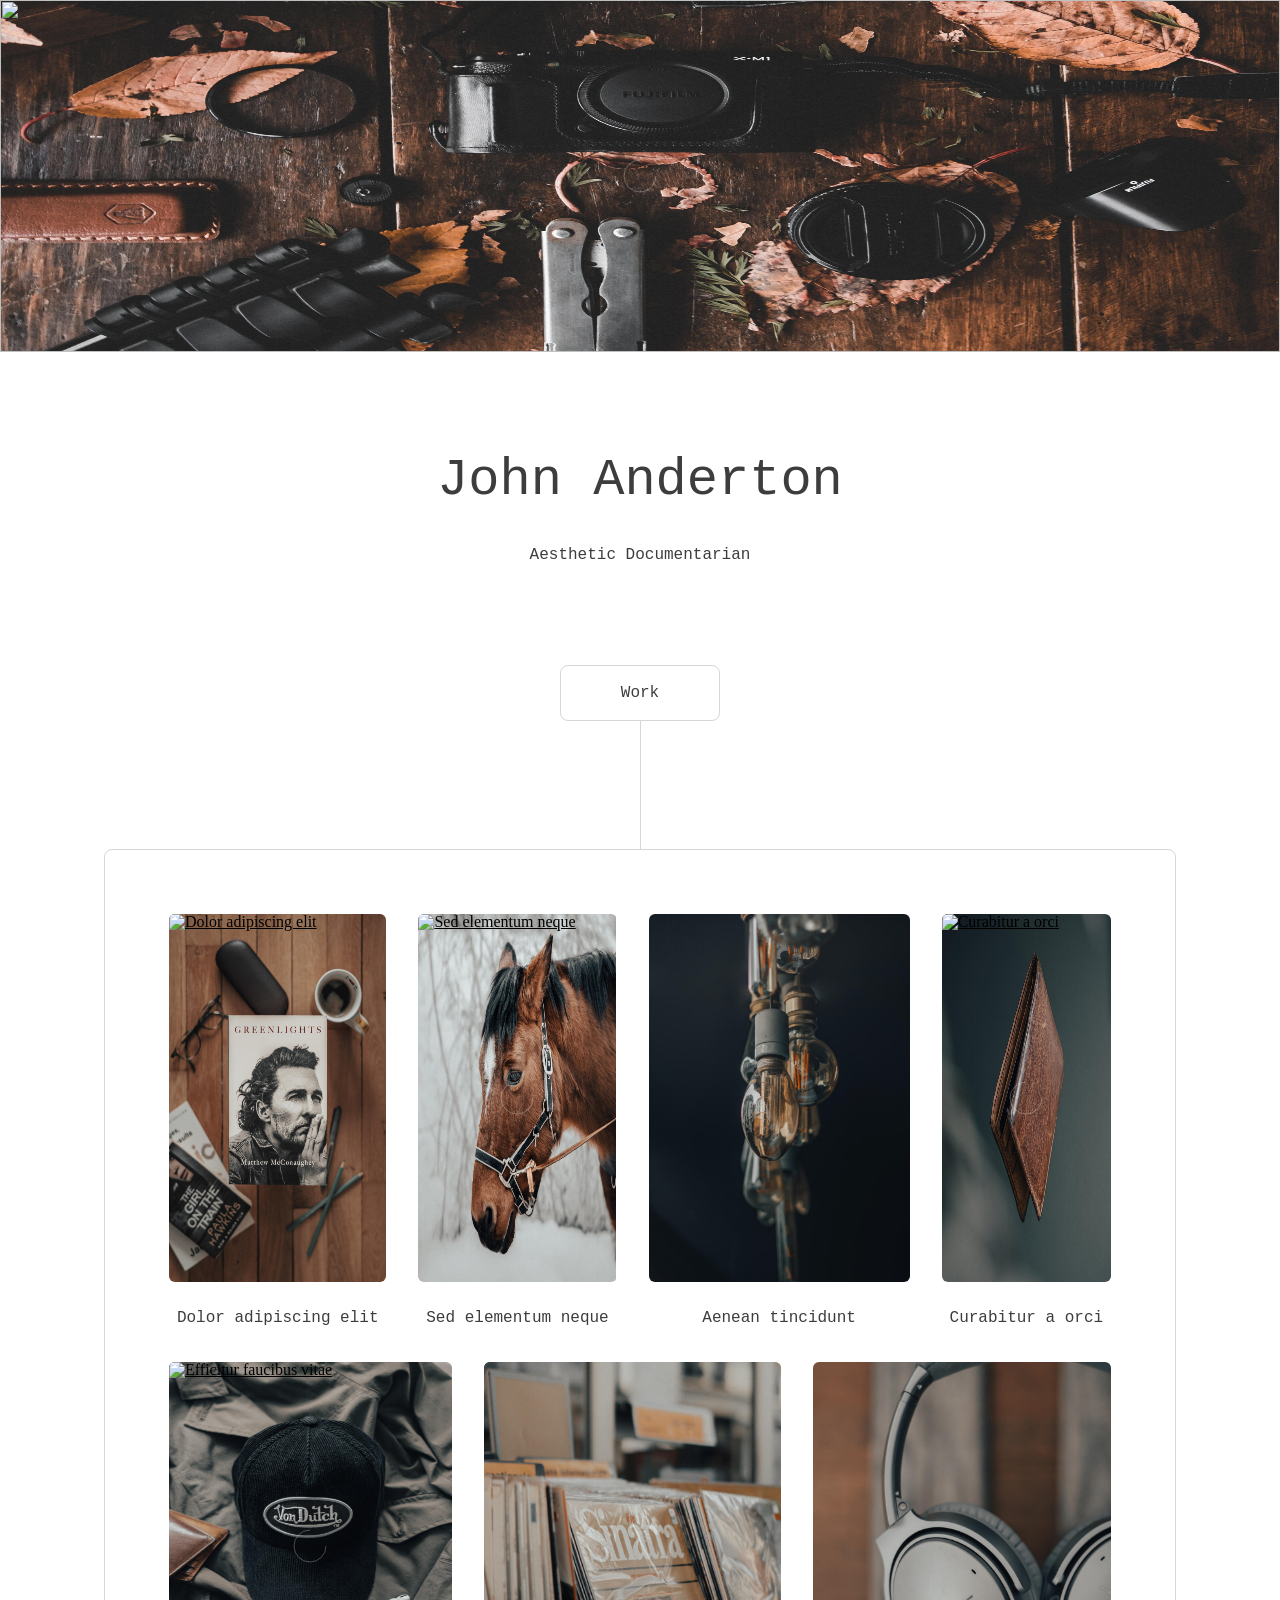
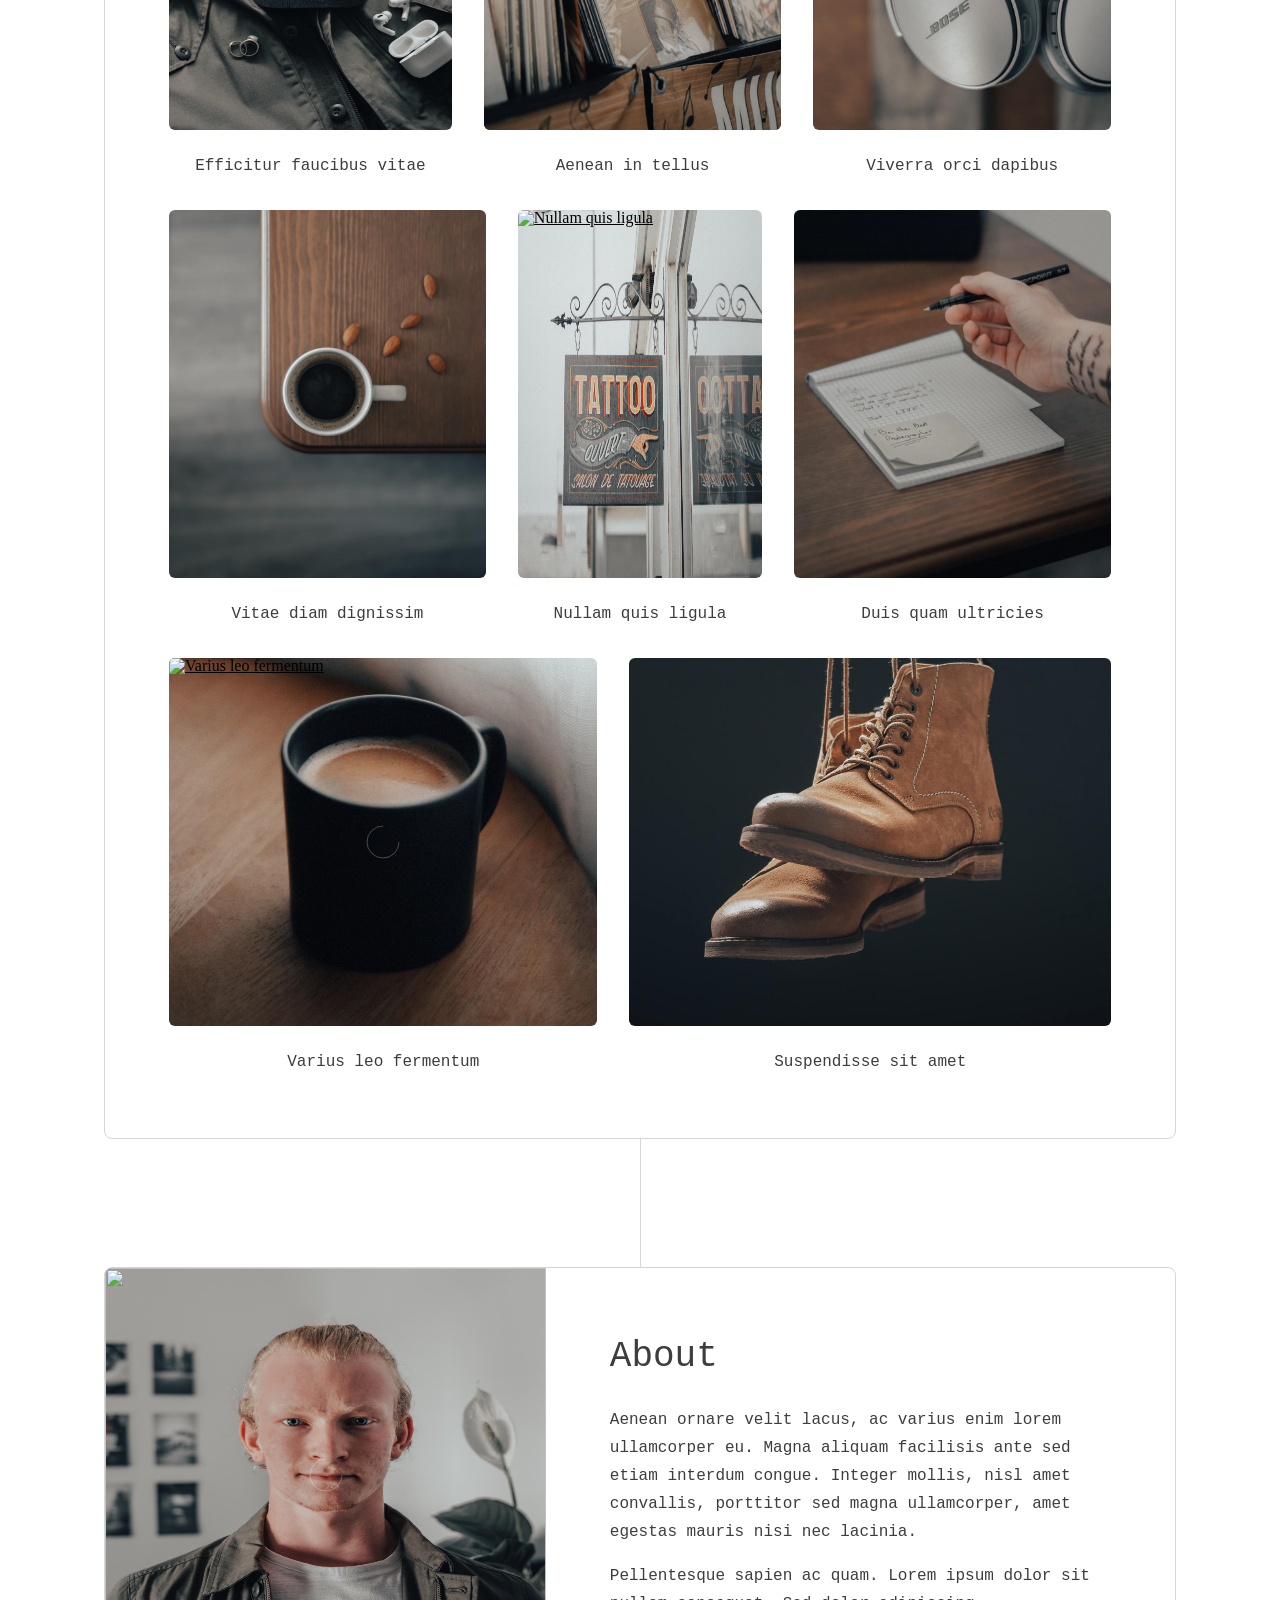
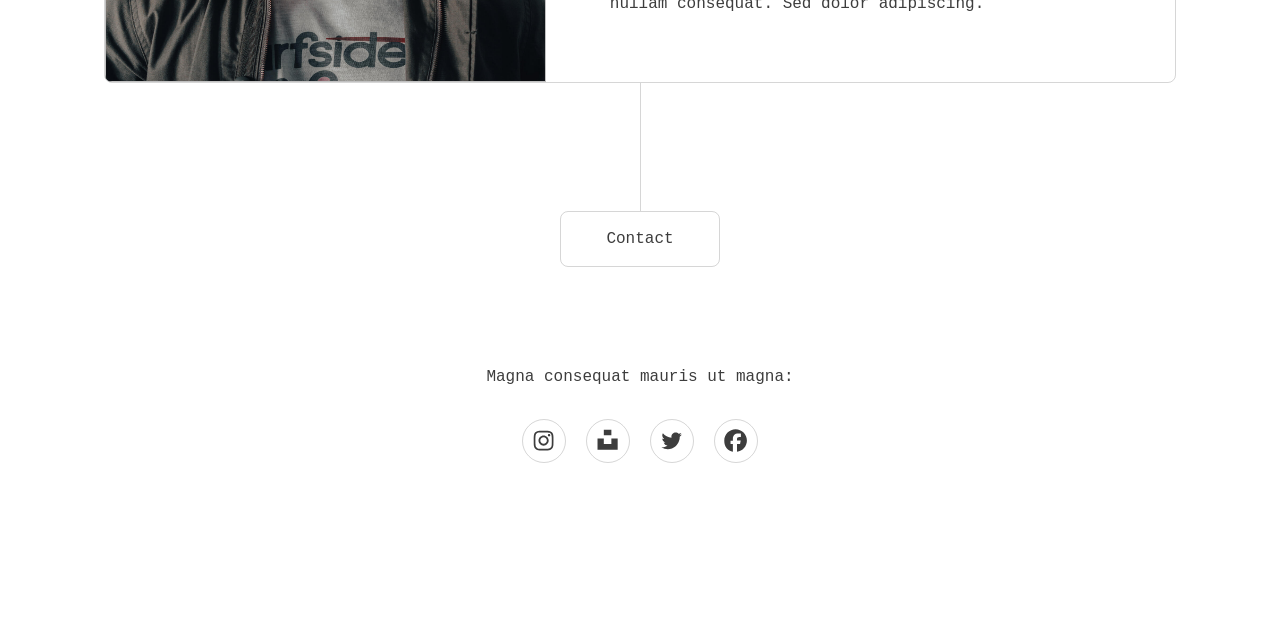
==== commit 156ccdb8: "Update index.html" ====
--- a/index.html
+++ b/index.html
@@ -1,5 +1,5 @@
 <!DOCTYPE html>
-<html lang="en"><head><meta http-equiv="Content-Type" content="text/html; charset=UTF-8"><title>Carrd Template #103</title><meta name="viewport" content="width=device-width,initial-scale=1"><meta name="color-scheme" content="light only"><meta name="description" content="Just a Carrd template."><meta property="og:image:type" content="image/jpeg"><meta property="og:image:width" content="1280"><meta property="og:image:height" content="800"><link href="assets/css/style.css" rel="stylesheet" type="text/css"><style>html,body,div,span,applet,object,iframe,h1,h2,h3,h4,h5,h6,p,blockquote,pre,a,abbr,acronym,address,big,cite,code,del,dfn,em,img,ins,kbd,q,s,samp,small,strike,strong,sub,sup,tt,var,b,u,i,center,dl,dt,dd,ol,ul,li,fieldset,form,label,legend,table,caption,tbody,tfoot,thead,tr,th,td,article,aside,canvas,details,embed,figure,figcaption,footer,header,hgroup,menu,nav,output,ruby,section,summary,time,mark,audio,video{margin:0;padding:0;border:0;font-size:100%;font:inherit;vertical-align:baseline;}article,aside,details,figcaption,figure,footer,header,hgroup,menu,nav,section{display:block;}body{line-height:1;}ol,ul{list-style:none;}blockquote,q{quotes:none;}blockquote::before,blockquote::after,q::before,q::after{content:'';content:none;}table{border-collapse:collapse;border-spacing:0;}body{-webkit-text-size-adjust:none}mark{background-color:transparent;color:inherit}input::-moz-focus-inner{border:0;padding:0}input[type="text"],input[type="email"],select,textarea{-moz-appearance:none;-webkit-appearance:none;-ms-appearance:none;appearance:none}*, *::before, *::after {box-sizing: border-box;}@keyframes loading-spinner {0% {transform: rotate(0deg);}100% {transform: rotate(360deg);}}.deferred::before {content: '';display: block;width: 4rem;height: 4rem;position: absolute;top: 50%;left: 50%;margin: -2rem 0 0 -2rem;animation: loading-spinner 1s infinite linear;transition: opacity 0.25s ease;transition-delay: 0.5s;opacity: 0;z-index: -1;background-image: url('[data-uri]');background-position: center;background-repeat: no-repeat;background-size: 3rem;}.deferred.loading::before {opacity: 0.35;z-index: 0;}body {line-height: 1.0;min-height: var(--viewport-height);min-width: 320px;overflow-x: hidden;word-wrap: break-word;background-color: #FFFFFF;}:root {--background-height: 100vh;--site-language-alignment: left;--site-language-direction: ltr;--site-language-flex-alignment: flex-start;--site-language-indent-left: 1;--site-language-indent-right: 0;--site-language-margin-left: 0;--site-language-margin-right: auto;--viewport-height: 100vh;}html {font-size: 16pt;}u {text-decoration: underline;}strong {color: inherit;font-weight: bolder;}em {font-style: italic;}code {background-color: rgba(144,144,144,0.25);border-radius: 0.25em;font-family: 'Lucida Console', 'Courier New', monospace;font-size: 0.9em;font-weight: normal;letter-spacing: 0;margin: 0 0.25em;padding: 0.25em 0.5em;text-indent: 0;}mark {background-color: rgba(144,144,144,0.25);}spoiler-text {-webkit-text-stroke: 0;background-color: rgba(32,32,32,0.75);text-shadow: none;text-stroke: 0;color: transparent;cursor: pointer;transition: color 0.1s ease-in-out;}spoiler-text.active {color: #FFFFFF;cursor: text;}s {text-decoration: line-through;}sub {font-size: smaller;vertical-align: sub;}sup {font-size: smaller;vertical-align: super;}a {color: inherit;text-decoration: underline;transition: color 0.25s ease;}a[onclick]:not([href]) {cursor: pointer;}unloaded-script {display: none;}.site-wrapper {-webkit-overflow-scrolling: touch;align-items: center;display: flex;flex-direction: column;justify-content: flex-start;min-height: var(--viewport-height);overflow: hidden;position: relative;z-index: 2;}.site-main {--alignment: center;--flex-alignment: center;--indent-left: 1;--indent-right: 1;--margin-left: auto;--margin-right: auto;--border-radius-tl: 0;--border-radius-tr: 0;--border-radius-br: 0;--border-radius-bl: 0;align-items: center;display: flex;flex-grow: 0;flex-shrink: 0;justify-content: center;max-width: 100%;position: relative;text-align: var(--alignment);z-index: 1;transition: opacity 2s ease-in-out 0s;}.site-main > .inner {--padding-horizontal: 4rem;--padding-vertical: 4rem;--spacing: 0rem;--width: 75rem;border-radius: var(--border-radius-tl) var(--border-radius-tr) var(--border-radius-br) var(--border-radius-bl);max-width: 100%;position: relative;width: var(--width);z-index: 1;padding: var(--padding-vertical) var(--padding-horizontal);}.site-main > .inner > * {margin-top: var(--spacing);margin-bottom: var(--spacing);}.site-main > .inner > :first-child {margin-top: 0 !important;}.site-main > .inner > :last-child {margin-bottom: 0 !important;}.site-main > .inner > .full {margin-left: calc(var(--padding-horizontal) * -1);max-width: calc(100% + calc(var(--padding-horizontal) * 2) + 0.4725px);width: calc(100% + calc(var(--padding-horizontal) * 2) + 0.4725px);}.site-main > .inner > .full:first-child {border-top-left-radius: inherit;border-top-right-radius: inherit;margin-top: calc(var(--padding-vertical) * -1) !important;}.site-main > .inner > .full:last-child {border-bottom-left-radius: inherit;border-bottom-right-radius: inherit;margin-bottom: calc(var(--padding-vertical) * -1) !important;}.site-main > .inner > .full.screen {border-radius: 0 !important;max-width: 100vw;position: relative;width: 100vw;left: 50%;margin-left: -50vw;right: auto;}body.is-loading .site-main {opacity: 0;}body.is-instant .site-main, body.is-instant .site-main > .inner > *,body.is-instant .site-main > .inner > section > * {transition: none !important;}body.is-instant::after {display: none !important;transition: none !important;}.text-component {direction: var(--site-language-direction);position: relative;}.text-component span.p {display: block;position: relative;}.text-component span[style], .text-component strong, .text-component a, .text-component code, .text-component mark, .text-component spoiler-text {-webkit-text-fill-color: currentcolor;}.text-component.style-1 {color: #3D3D3D;font-family: 'IBM Plex Mono', monospace;font-size: 3.25em;line-height: 1.25;font-weight: 300;}.text-component.style-1 a {text-decoration: underline;}.text-component.style-1 a:hover {text-decoration: none;}.text-component.style-1 span.p:nth-child(n + 2) {margin-top: 1rem;}.text-component.style-2 {color: #3D3D3D;font-family: 'IBM Plex Mono', monospace;font-size: 1em;line-height: 1.75;font-weight: 400;}.text-component.style-2 a {text-decoration: underline;}.text-component.style-2 a:hover {text-decoration: none;}.text-component.style-2 span.p:nth-child(n + 2) {margin-top: 1rem;}.text-component.style-3 {color: #3D3D3D;font-family: 'IBM Plex Mono', monospace;font-size: 2.25em;line-height: 1.375;font-weight: 300;}.text-component.style-3 a {text-decoration: underline;}.text-component.style-3 a:hover {text-decoration: none;}.text-component.style-3 span.p:nth-child(n + 2) {margin-top: 1rem;}.image-component {display: block;line-height: 0;max-width: 100%;position: relative;}.image-component > .frame {-webkit-backface-visibility: hidden;-webkit-transform: translate3d(0, 0, 0);display: inline-block;max-width: 100%;overflow: hidden;vertical-align: top;width: 100%;}.image-component > .frame > img {border-radius: 0 !important;max-width: 100%;vertical-align: top;width: inherit;}.image-component.full > .frame {display: block;}.image-component.full:first-child > .frame {border-top-left-radius: inherit;border-top-right-radius: inherit;}.image-component.full:last-child > .frame {border-bottom-left-radius: inherit;border-bottom-right-radius: inherit;}.image-component.instance-2 > .frame {width: 100vw;height: 22rem;transition: none;}.image-component.instance-2 > .frame > img {height: 100% !important;object-fit: cover;object-position: center;width: 100% !important;transition: none;}.image-component.style-1 > .frame {width: 100vw;transition: none;}.image-component.style-1 > .frame > img {height: 100% !important;object-fit: cover;object-position: center;width: 100% !important;transition: none;}.container-component {position: relative;}.container-component > .wrapper {vertical-align: top;position: relative;max-width: 100%;border-radius: inherit;}.container-component > .wrapper > .inner {vertical-align: top;position: relative;max-width: 100%;border-radius: inherit;text-align: var(--alignment);}.container-component.full:first-child > .wrapper {border-top-left-radius: inherit;border-top-right-radius: inherit;}.container-component.full:last-child > .wrapper {border-bottom-left-radius: inherit;border-bottom-right-radius: inherit;}.container-component.full:first-child > .wrapper > .inner {border-top-left-radius: inherit;border-top-right-radius: inherit;}.container-component.full:last-child > .wrapper > .inner {border-bottom-left-radius: inherit;border-bottom-right-radius: inherit;}.container-component.style-2 {display: flex;width: 100%;align-items: center;justify-content: center;background-color: transparent;}.container-component.style-2 > .wrapper > .inner {--gutters: 2rem;--padding-horizontal: 0rem;--padding-vertical: 6rem;--spacing: 1.75rem;padding: var(--padding-vertical) var(--padding-horizontal);}.container-component.style-2 > .wrapper {max-width: var(--width);width: 100%;}.container-component.style-2.default > .wrapper > .inner > * {margin-bottom: var(--spacing);margin-top: var(--spacing);}.container-component.style-2.default > .wrapper > .inner > *:first-child {margin-top: 0 !important;}.container-component.style-2.default > .wrapper > .inner > *:last-child {margin-bottom: 0 !important;}.container-component.style-2.columns > .wrapper > .inner {flex-wrap: wrap;display: flex;align-items: center;}.container-component.style-2.columns > .wrapper > .inner > * {flex-grow: 0;flex-shrink: 0;max-width: 100%;text-align: var(--alignment);padding: 0 0 0 var(--gutters);}.container-component.style-2.columns > .wrapper > .inner > * > * {margin-bottom: var(--spacing);margin-top: var(--spacing);}.container-component.style-2.columns > .wrapper > .inner > * > *:first-child {margin-top: 0 !important;}.container-component.style-2.columns > .wrapper > .inner > * > *:last-child {margin-bottom: 0 !important;}.container-component.style-2.columns > .wrapper > .inner > *:first-child {margin-left: calc(var(--gutters) * -1);}.container-component.style-2.default > .wrapper > .inner > .full {margin-left: calc(var(--padding-horizontal) * -1);max-width: none !important;width: calc(100% + (var(--padding-horizontal) * 2) + 0.4725px);}.container-component.style-2.default > .wrapper > .inner > .full:first-child {margin-top: calc(var(--padding-vertical) * -1) !important;border-top-left-radius: inherit;border-top-right-radius: inherit;}.container-component.style-2.default > .wrapper > .inner > .full:last-child {margin-bottom: calc(var(--padding-vertical) * -1) !important;border-bottom-left-radius: inherit;border-bottom-right-radius: inherit;}.container-component.style-2.columns > .wrapper > .inner > div > .full {margin-left: calc(var(--gutters) * -0.5);max-width: none !important;width: calc(100% + var(--gutters) + 0.4725px);}.container-component.style-2.columns > .wrapper > .inner > div:first-child > .full {margin-left: calc(var(--padding-horizontal) * -1);width: calc(100% + var(--padding-horizontal) + calc(var(--gutters) * 0.5) + 0.4725px);}.container-component.style-2.columns > .wrapper > .inner > div:last-child > .full {width: calc(100% + var(--padding-horizontal) + calc(var(--gutters) * 0.5) + 0.4725px);}.container-component.style-2.columns > .wrapper > .inner > div > .full:first-child {margin-top: calc(var(--padding-vertical) * -1) !important;}.container-component.style-2.columns > .wrapper > .inner > div > .full:last-child {margin-bottom: calc(var(--padding-vertical) * -1) !important;}.container-component.style-2.columns > .wrapper > .inner > .full {align-self: stretch;}.container-component.style-2.columns > .wrapper > .inner > .full:first-child {border-bottom-left-radius: inherit;border-top-left-radius: inherit;}.container-component.style-2.columns > .wrapper > .inner > .full:last-child {border-bottom-right-radius: inherit;border-top-right-radius: inherit;}.container-component.style-2.columns > .wrapper > .inner > .full > .full:first-child:last-child {border-radius: inherit;height: calc(100% + (var(--padding-vertical) * 2));}.container-component.style-2.columns > .wrapper > .inner > .full > .full:first-child:last-child > * {border-radius: inherit;height: 100%;position: absolute;width: 100%;}.container-component.style-1 {--alignment: left;--flex-alignment: flex-start;--indent-left: 1;--indent-right: 0;--margin-left: 0;--margin-right: auto;display: flex;width: 100%;align-items: center;justify-content: center;background-color: transparent;border-color: rgba(61,61,61,0.212);border-style: solid;border-width: 1px;border-radius: 0.5rem;}.container-component.style-1 > .wrapper > .inner {--gutters: 8rem;--padding-horizontal: 4rem;--padding-vertical: 4rem;--spacing: 1.5rem;padding: var(--padding-vertical) var(--padding-horizontal);border-radius: calc(0.5rem - 1px);}.container-component.style-1 > .wrapper {max-width: var(--width);width: 100%;}.container-component.style-1.default > .wrapper > .inner > * {margin-bottom: var(--spacing);margin-top: var(--spacing);}.container-component.style-1.default > .wrapper > .inner > *:first-child {margin-top: 0 !important;}.container-component.style-1.default > .wrapper > .inner > *:last-child {margin-bottom: 0 !important;}.container-component.style-1.columns > .wrapper > .inner {flex-wrap: wrap;display: flex;align-items: center;}.container-component.style-1.columns > .wrapper > .inner > * {flex-grow: 0;flex-shrink: 0;max-width: 100%;text-align: var(--alignment);padding: 0 0 0 var(--gutters);}.container-component.style-1.columns > .wrapper > .inner > * > * {margin-bottom: var(--spacing);margin-top: var(--spacing);}.container-component.style-1.columns > .wrapper > .inner > * > *:first-child {margin-top: 0 !important;}.container-component.style-1.columns > .wrapper > .inner > * > *:last-child {margin-bottom: 0 !important;}.container-component.style-1.columns > .wrapper > .inner > *:first-child {margin-left: calc(var(--gutters) * -1);}.container-component.style-1.default > .wrapper > .inner > .full {margin-left: calc(var(--padding-horizontal) * -1);max-width: none !important;width: calc(100% + (var(--padding-horizontal) * 2) + 0.4725px);}.container-component.style-1.default > .wrapper > .inner > .full:first-child {margin-top: calc(var(--padding-vertical) * -1) !important;border-top-left-radius: inherit;border-top-right-radius: inherit;}.container-component.style-1.default > .wrapper > .inner > .full:last-child {margin-bottom: calc(var(--padding-vertical) * -1) !important;border-bottom-left-radius: inherit;border-bottom-right-radius: inherit;}.container-component.style-1.columns > .wrapper > .inner > div > .full {margin-left: calc(var(--gutters) * -0.5);max-width: none !important;width: calc(100% + var(--gutters) + 0.4725px);}.container-component.style-1.columns > .wrapper > .inner > div:first-child > .full {margin-left: calc(var(--padding-horizontal) * -1);width: calc(100% + var(--padding-horizontal) + calc(var(--gutters) * 0.5) + 0.4725px);}.container-component.style-1.columns > .wrapper > .inner > div:last-child > .full {width: calc(100% + var(--padding-horizontal) + calc(var(--gutters) * 0.5) + 0.4725px);}.container-component.style-1.columns > .wrapper > .inner > div > .full:first-child {margin-top: calc(var(--padding-vertical) * -1) !important;}.container-component.style-1.columns > .wrapper > .inner > div > .full:last-child {margin-bottom: calc(var(--padding-vertical) * -1) !important;}.container-component.style-1.columns > .wrapper > .inner > .full {align-self: stretch;}.container-component.style-1.columns > .wrapper > .inner > .full:first-child {border-bottom-left-radius: inherit;border-top-left-radius: inherit;}.container-component.style-1.columns > .wrapper > .inner > .full:last-child {border-bottom-right-radius: inherit;border-top-right-radius: inherit;}.container-component.style-1.columns > .wrapper > .inner > .full > .full:first-child:last-child {border-radius: inherit;height: calc(100% + (var(--padding-vertical) * 2));}.container-component.style-1.columns > .wrapper > .inner > .full > .full:first-child:last-child > * {border-radius: inherit;height: 100%;position: absolute;width: 100%;}.container-component.instance-1 > .wrapper > .inner > :nth-child(1) {width: calc(40% + (var(--gutters) / 2));}.container-component.instance-1 > .wrapper > .inner > :nth-child(2) {width: calc(60% + (var(--gutters) / 2));}.buttons-component {cursor: default;display: flex;justify-content: var(--flex-alignment);letter-spacing: 0;padding: 0;}.buttons-component > li {max-width: 100%;text-align: var(--alignment);}.buttons-component > li > a {align-items: center;justify-content: center;max-width: 100%;text-align: center;text-decoration: none;vertical-align: middle;white-space: nowrap;}.buttons-component.style-1 {gap: 0rem;flex-direction: row;flex-wrap: wrap;}.buttons-component.style-1 > li > a {display: inline-block;width: 10rem;height: 3.5rem;line-height: calc(3.5rem - 2px);padding: 0 0.5rem;vertical-align: middle;font-family: 'IBM Plex Mono', monospace;font-size: 1em;font-weight: 400;border-radius: 0.5rem;direction: var(--site-language-direction);overflow: hidden;text-overflow: ellipsis;color: #3D3D3D;border: solid 1px rgba(61,61,61,0.212);transition: color 0.25s ease, background-color 0.25s ease, border-color 0.25s ease;}.buttons-component.style-1 > li > a:hover {border-color: #000000 !important;color: #000000 !important;}.divider-component {align-items: center;border: 0;display: flex;justify-content: var(--flex-alignment);min-height: 1rem;padding: 0;position: relative;width: 100%;}.divider-component::before {content: '';}.divider-component.style-1::before {height: 8rem;background-color: rgba(61,61,61,0.212);width: 1px;border-radius: 0px;}.gallery-component > .inner {display: inline-block;max-width: 100%;vertical-align: middle;}.gallery-component ul {display: flex;flex-wrap: wrap;justify-content: var(--flex-alignment);}.gallery-component ul > li {position: relative;}.gallery-component ul > li > .thumbnail {border-radius: inherit;position: relative;}.gallery-component ul > li > .thumbnail > .frame {-webkit-backface-visibility: hidden;-webkit-transform: translate3d(0, 0, 0);display: inline-block;overflow: hidden;vertical-align: top;}.gallery-component ul > li > .thumbnail > .frame > img {margin: 0;max-width: 100%;vertical-align: top;width: auto;}.gallery-component ul > li > .caption {width: 100%;}.gallery-component ul > li > .caption > p {width: 100%;}.gallery-component ul > li > .caption > p > a, .gallery-component ul > li > .caption > p > spoiler-text {pointer-events: auto;}@keyframes gallery-component-modal-spinner {0% {transform: rotate(0deg);}100% {transform: rotate(360deg);}}.gallery-component-modal {-webkit-tap-highlight-color: rgba(0,0,0,0);align-content: center;align-items: center;background-color: var(--color-background);display: grid;grid-template-areas: "previous image next" "caption caption caption";grid-template-columns: min-content auto min-content;height: 100%;justify-content: space-between;left: 0;opacity: 0;outline: 0;padding: 2rem 0;pointer-events: none;position: fixed;top: 0;touch-action: pan-x pinch-zoom;transition: opacity 0.5s ease, visibility 0.5s, z-index 0.5s, background-color 0.5s ease;user-select: none;visibility: hidden;width: 100%;z-index: 0;}.gallery-component-modal::before {animation: gallery-component-modal-spinner 1s infinite linear;background-position: center;background-repeat: no-repeat;background-size: 4rem;content: '';display: block;height: 4rem;left: 50%;margin: -2rem 0 0 -2rem;opacity: 0;position: absolute;top: 50%;transition: opacity 0.25s ease;transition-delay: 0.5s;width: 4rem;}.gallery-component-modal > .inner {box-shadow: 0 1em 3em 0 rgba(0,0,0,0.35);grid-area: image;height: 100%;opacity: 0;overflow: hidden;transform: translateY(0.75em);transition: all 0.5s ease;width: 100%;}.gallery-component-modal > .inner img {display: block;height: 100%;object-fit: contain;width: 100%;max-width: var(--natural-width, none);max-height: var(--natural-height, none);margin: 0 auto;}.gallery-component-modal > .caption {color: var(--color-caption-text);font-family: '-apple-system', 'BlinkMacSystemFont', 'Segoe UI', 'Roboto', 'Helvetica Neue', 'Arial', sans-serif, 'Apple Color Emoji', 'Segoe UI Emoji', 'Segoe UI Symbol';font-size: 1rem;grid-area: caption;line-height: 1.6;opacity: 0;padding: 2rem 2rem 0 2rem;pointer-events: none;text-align: center;transform: translateY(0.25em);transition: all 0.5s ease;}.gallery-component-modal > .caption::-webkit-scrollbar {display: none;}.gallery-component-modal > .caption a, .gallery-component-modal > .caption spoiler-text {pointer-events: auto;}.gallery-component-modal .nav {-webkit-tap-highlight-color: rgba(0, 0, 0, 0);background-position: center;background-repeat: no-repeat;background-size: 3rem;cursor: pointer;height: 6rem;transition: opacity 0.25s ease, transform 0.5s ease;width: 8rem;}.gallery-component-modal .nav:hover {opacity: 1 !important;}.gallery-component-modal .nav.next {grid-area: next;}.gallery-component-modal .nav.previous {grid-area: previous;transform: scaleX(-1);}.gallery-component-modal .close {-webkit-tap-highlight-color: rgba(0, 0, 0, 0);background-position: top 1rem right 1rem;background-repeat: no-repeat;background-size: 3rem;cursor: pointer;display: block;height: 6rem;position: absolute;right: 0;top: 0;transition: opacity 0.25s ease, transform 0.5s ease;width: 6rem;}.gallery-component-modal .close:hover {opacity: 1 !important;}.gallery-component-modal.visible {opacity: 1;pointer-events: auto;visibility: visible;z-index: 10000;}.gallery-component-modal.visible::before {opacity: 1;}.gallery-component-modal.loaded::before {opacity: 0 !important;transition-delay: 0s !important;}.gallery-component-modal.loaded > .inner {opacity: 1;transform: translateY(0);}.gallery-component-modal.loaded .caption {opacity: 1;transform: translateY(0);}.gallery-component-modal.switching > .inner {transition: opacity 0.375s ease, transform 0.5s ease;}.gallery-component-modal.switching.from-left > .inner {transform: translateY(0) translateX(-1.5em);}.gallery-component-modal.switching.from-right > .inner {transform: translateY(0) translateX(1.5em);}.gallery-component-modal.switching.done > .inner {transition: opacity 0.375s ease;transform: translateY(0) translateX(0);}.gallery-component-modal.zooming {background-color: var(--color-background-zooming);}.gallery-component-modal.zooming .caption {opacity: 0;}.gallery-component-modal.zooming .nav.next {opacity: 0;pointer-events: none;transform: translateX(50%);}.gallery-component-modal.zooming .nav.previous {opacity: 0;pointer-events: none;transform: translateX(-50%) scaleX(-1);}.gallery-component-modal.zooming .close {opacity: 0;pointer-events: none;transform: translateX(50%) translateY(-50%);}.gallery-component-modal.dark {--color-background: rgba(10,10,10,0.85);--color-background-zooming: rgba(0,0,0,1);--color-caption-text: #FFFFFF;}.gallery-component-modal.dark::before {animation: gallery-component-modal-spinner 1s infinite linear;background-image: url('[data-uri]');}.gallery-component-modal.dark .close {background-image: url('[data-uri]');opacity: 0.25;}.gallery-component-modal.dark .nav {-webkit-tap-highlight-color: rgba(0, 0, 0, 0);background-image: url('[data-uri]');opacity: 0.25;}.gallery-component-modal.light {--color-background: rgba(255,255,255,0.9);--color-background-zooming: rgba(255,255,255,1);--color-caption-text: #000000;}.gallery-component-modal.light::before {animation: gallery-component-modal-spinner 1s infinite linear;background-image: url('[data-uri]');}.gallery-component-modal.light .close {background-image: url('[data-uri]');opacity: 0.375;}.gallery-component-modal.light .nav {background-image: url('[data-uri]');opacity: 0.375;}.gallery-component.style-1 > .inner {max-width: 100%;width: 100%;}.gallery-component.style-1 ul > li {border-radius: 0.375rem;display: flex;flex-direction: column;flex-grow: 1;flex-shrink: 1;}.gallery-component.style-1 ul > li > .thumbnail > .frame {border-radius: 0.375rem;display: flex;flex-grow: 1;flex-shrink: 1;}.gallery-component.style-1 ul > li > .caption > p {padding-bottom: 0rem;padding-top: 1.5rem;text-align: center;color: #3D3D3D;font-family: 'IBM Plex Mono', monospace;font-size: 1em;line-height: 1.5;font-weight: 400;}.gallery-component.style-1 ul {gap: 2rem;}.gallery-component.style-1 ul > li > .thumbnail > .frame > img {display: block;flex-grow: 1;flex-shrink: 1;height: 23rem;object-fit: cover;object-position: center;transition: transform 0.25s ease, filter 0.25s ease;}.gallery-component.style-1 ul > li > .thumbnail:hover > .frame > img {transform: scale(1.06);}.gallery-component.instance-1 ul > li > .thumbnail.n01 > .frame > img {object-position: center;}.gallery-component.instance-1 ul > li > .thumbnail.n02 > .frame > img {object-position: center;}.gallery-component.instance-1 ul > li > .thumbnail.n03 > .frame > img {object-position: center;}.gallery-component.instance-1 ul > li > .thumbnail.n04 > .frame > img {object-position: center;}.gallery-component.instance-1 ul > li > .thumbnail.n05 > .frame > img {object-position: center;}.gallery-component.instance-1 ul > li > .thumbnail.n06 > .frame > img {object-position: center;}.gallery-component.instance-1 ul > li > .thumbnail.n07 > .frame > img {object-position: center;}.gallery-component.instance-1 ul > li > .thumbnail.n08 > .frame > img {object-position: center;}.gallery-component.instance-1 ul > li > .thumbnail.n09 > .frame > img {object-position: center;}.gallery-component.instance-1 ul > li > .thumbnail.n10 > .frame > img {object-position: center;}.gallery-component.instance-1 ul > li > .thumbnail.n11 > .frame > img {object-position: center;}.gallery-component.instance-1 ul > li > .thumbnail.n12 > .frame > img {object-position: center;}.icons-component {display: flex;flex-wrap: wrap;justify-content: var(--flex-alignment);letter-spacing: 0;padding: 0;}.icons-component > li {position: relative;z-index: 1;}.icons-component > li > a {align-items: center;display: flex;justify-content: center;}.icons-component > li > a > svg {display: block;pointer-events: none;position: relative;}.icons-component > li > a + svg {display: block;height: 100%;left: 0;pointer-events: none;position: absolute;top: 0;width: 100%;z-index: -1;}.icons-component > li > a > .label {display: none;}.icons-component.style-1 {font-size: 1.375em;gap: 1.25rem;}.icons-component.style-1 > li > a {border-radius: 100%;height: 2em;width: 2em;border: solid 1px rgba(61,61,61,0.212);transition: color 0.25s ease, background-color 0.25s ease, border-color 0.25s ease;}.icons-component.style-1 > li > a > svg {height: 60%;width: 60%;fill: #3D3D3D;transition: fill 0.25s ease;}.icons-component.style-1 > li > a:hover {border-color: #000000 !important;}.icons-component.style-1 > li > a:hover > svg {fill: #000000 !important;}.icons-component.style-1 > li > a + svg {transition: fill 0.25s ease, stroke 0.25s ease;}@media (orientation: portrait) {.gallery-component-modal {grid-template-areas: "image" "caption";grid-template-columns: auto;justify-content: center;}.gallery-component-modal .nav {background-image: none !important;mix-blend-mode: difference;opacity: 1 !important;position: absolute;}.gallery-component-modal .nav.next {right: 0;}.gallery-component-modal .nav.previous {left: 0;}.gallery-component-modal .nav::before {background-color: rgba(144,144,144,0.5);background-image: url('[data-uri]');background-position: center;background-repeat: no-repeat;background-size: 1.5rem;border-radius: 3rem;content: '';display: block;height: 3rem;position: absolute;right: 1rem;top: calc(50% - 1.5rem);width: 3rem;}}@media (max-width: 1920px) {}@media (max-width: 1680px) {html {font-size: 12pt;}}@media (max-width: 1280px) {html {font-size: 12pt;}.gallery-component-modal .nav {opacity: 1 !important;}.gallery-component-modal .close {opacity: 1 !important;}}@media (max-width: 1024px) {}@media (max-width: 980px) {html {font-size: 10pt;}}@media (max-width: 736px) {html {font-size: 12pt;}.site-main > .inner {--padding-horizontal: 1rem;--padding-vertical: 1rem;--spacing: 0rem;}.text-component.style-1 {letter-spacing: 0rem;width: 100%;font-size: 3em;line-height: 1.25;}.text-component.style-2 {letter-spacing: 0rem;width: 100%;font-size: 1em;line-height: 1.75;}.text-component.style-3 {letter-spacing: 0rem;width: 100%;font-size: 2.25em;line-height: 1.375;}.image-component.instance-2 > .frame {height: 15rem !important;}.image-component.instance-2 > .frame > img {height: 100% !important;object-fit: cover;object-position: center;width: 100% !important;}.container-component.style-2 > .wrapper > .inner {--gutters: 2rem;--padding-horizontal: 0rem;--padding-vertical: 3.5rem;--spacing: 1.75rem;}.container-component.style-2.columns > .wrapper > .inner {flex-direction: column !important;flex-wrap: nowrap !important;}.container-component.style-2.columns > .wrapper > .inner > span {height: 0;margin-top: calc(var(--gutters) * -1);pointer-events: none;visibility: hidden;}.container-component.style-2.columns > .wrapper > .inner > *:first-child {margin-left: 0 !important;padding-top: 0 !important;}.container-component.style-2.columns > .wrapper > .inner > * {padding: calc(var(--gutters) * 0.5) 0 !important;}.container-component.style-2.columns > .wrapper > .inner > *:last-child {padding-bottom: 0 !important;}.container-component.style-2.columns > .wrapper > .inner > div > .full {margin-left: calc(var(--padding-horizontal) * -1);width: calc(100% + (var(--padding-horizontal) * 2) + 0.4725px);}.container-component.style-2.columns > .wrapper > .inner > div:first-of-type > .full {margin-left: calc(var(--padding-horizontal) * -1);width: calc(100% + (var(--padding-horizontal) * 2) + 0.4725px);}.container-component.style-2.columns > .wrapper > .inner > div:last-of-type > .full {margin-left: calc(var(--padding-horizontal) * -1);width: calc(100% + (var(--padding-horizontal) * 2) + 0.4725px);}.container-component.style-2.columns > .wrapper > .inner > div > .full:first-child {margin-top: calc(var(--gutters) * -0.5) !important;}.container-component.style-2.columns > .wrapper > .inner > div > .full:last-child {margin-bottom: calc(var(--gutters) * -0.5) !important;}.container-component.style-2.columns > .wrapper > .inner > div:first-of-type > .full:first-child {margin-top: calc(var(--padding-vertical) * -1) !important;}.container-component.style-2.columns > .wrapper > .inner > div:last-of-type > .full:last-child {margin-bottom: calc(var(--padding-vertical) * -1) !important;}.container-component.style-2.columns > .wrapper > .inner > div:first-of-type, .container-component.style-2.columns > .wrapper > .inner > div:first-of-type > .full:first-child {border-top-left-radius: inherit;border-top-right-radius: inherit;}.container-component.style-2.columns > .wrapper > .inner > div:last-of-type, .container-component.style-2.columns > .wrapper > .inner > div:last-of-type > .full:last-child {border-bottom-left-radius: inherit;border-bottom-right-radius: inherit;}.container-component.style-2.columns > .wrapper > .inner > div:first-of-type, .container-component.style-2.columns > .wrapper > .inner > div:first-of-type > .full:last-child {border-bottom-left-radius: 0 !important;}.container-component.style-2.columns > .wrapper > .inner > div:last-of-type, .container-component.style-2.columns > .wrapper > .inner > div:last-of-type > .full:first-child {border-top-right-radius: 0 !important;}.container-component.style-2.columns > .wrapper > .inner > .full > .full:first-child:last-child {height: auto;}.container-component.style-2.columns > .wrapper > .inner > .full > .full:first-child:last-child > * {height: auto;position: relative;width: auto;}.container-component.style-1 > .wrapper > .inner {--gutters: 5rem;--padding-horizontal: 1.5rem;--padding-vertical: 1.5rem;--spacing: 1.5rem;}.container-component.style-1.columns > .wrapper > .inner {flex-direction: column !important;flex-wrap: nowrap !important;}.container-component.style-1.columns > .wrapper > .inner > span {height: 0;margin-top: calc(var(--gutters) * -1);pointer-events: none;visibility: hidden;}.container-component.style-1.columns > .wrapper > .inner > *:first-child {margin-left: 0 !important;padding-top: 0 !important;}.container-component.style-1.columns > .wrapper > .inner > * {padding: calc(var(--gutters) * 0.5) 0 !important;}.container-component.style-1.columns > .wrapper > .inner > *:last-child {padding-bottom: 0 !important;}.container-component.style-1.columns > .wrapper > .inner > div > .full {margin-left: calc(var(--padding-horizontal) * -1);width: calc(100% + (var(--padding-horizontal) * 2) + 0.4725px);}.container-component.style-1.columns > .wrapper > .inner > div:first-of-type > .full {margin-left: calc(var(--padding-horizontal) * -1);width: calc(100% + (var(--padding-horizontal) * 2) + 0.4725px);}.container-component.style-1.columns > .wrapper > .inner > div:last-of-type > .full {margin-left: calc(var(--padding-horizontal) * -1);width: calc(100% + (var(--padding-horizontal) * 2) + 0.4725px);}.container-component.style-1.columns > .wrapper > .inner > div > .full:first-child {margin-top: calc(var(--gutters) * -0.5) !important;}.container-component.style-1.columns > .wrapper > .inner > div > .full:last-child {margin-bottom: calc(var(--gutters) * -0.5) !important;}.container-component.style-1.columns > .wrapper > .inner > div:first-of-type > .full:first-child {margin-top: calc(var(--padding-vertical) * -1) !important;}.container-component.style-1.columns > .wrapper > .inner > div:last-of-type > .full:last-child {margin-bottom: calc(var(--padding-vertical) * -1) !important;}.container-component.style-1.columns > .wrapper > .inner > div:first-of-type, .container-component.style-1.columns > .wrapper > .inner > div:first-of-type > .full:first-child {border-top-left-radius: inherit;border-top-right-radius: inherit;}.container-component.style-1.columns > .wrapper > .inner > div:last-of-type, .container-component.style-1.columns > .wrapper > .inner > div:last-of-type > .full:last-child {border-bottom-left-radius: inherit;border-bottom-right-radius: inherit;}.container-component.style-1.columns > .wrapper > .inner > div:first-of-type, .container-component.style-1.columns > .wrapper > .inner > div:first-of-type > .full:last-child {border-bottom-left-radius: 0 !important;}.container-component.style-1.columns > .wrapper > .inner > div:last-of-type, .container-component.style-1.columns > .wrapper > .inner > div:last-of-type > .full:first-child {border-top-right-radius: 0 !important;}.container-component.style-1.columns > .wrapper > .inner > .full > .full:first-child:last-child {height: auto;}.container-component.style-1.columns > .wrapper > .inner > .full > .full:first-child:last-child > * {height: auto;position: relative;width: auto;}.container-component.instance-1 > .wrapper > .inner > :nth-child(1) {min-height: 100% !important;width: 100% !important;}.container-component.instance-1 > .wrapper > .inner > :nth-child(2) {min-height: 100% !important;width: 100% !important;}.buttons-component.style-1 {gap: 0rem;}.buttons-component.style-1 > li > a {letter-spacing: 0rem;font-size: 1em;}.divider-component.style-1::before {height: 6rem;}.gallery-component-modal .close {background-position: top 0.5rem right 0.5rem;}.gallery-component.style-1 ul > li > .caption > p {letter-spacing: 0rem;font-size: 1em;line-height: 1.5;}.gallery-component.style-1 ul > li > .thumbnail > .frame > img {height: auto;display: block;max-height: none;width: 100% !important;}.gallery-component.style-1 > .inner {width: 100%;}.gallery-component.style-1 ul {flex-direction: column;}.gallery-component.style-1 ul > li {width: 100%;}.gallery-component.style-1 ul > li > .thumbnail {display: block;}.gallery-component.style-1 ul > li > .thumbnail > .frame {display: block;}.icons-component.style-1 {font-size: 1.375em;gap: 1.25rem;}}@media (max-width: 480px) {.site-main > .inner {--spacing: 0rem;}.image-component.instance-2 > .frame {height: 12rem !important;}.container-component.style-2 > .wrapper > .inner {--spacing: 1.53125rem;}.container-component.style-1 > .wrapper > .inner {--spacing: 1.3125rem;}.buttons-component.style-1 > li > a {width: 10rem;}}@media (max-width: 360px) {.site-main > .inner {--padding-horizontal: 0.75rem;--padding-vertical: 0.75rem;--spacing: 0rem;}.text-component.style-1 {font-size: 3em;}.text-component.style-2 {font-size: 1em;}.text-component.style-3 {font-size: 2em;}.image-component.instance-2 > .frame {height: 10.5rem !important;}.container-component.style-2 > .wrapper > .inner {--gutters: 1.5rem;--padding-horizontal: 0rem;--padding-vertical: 2.625rem;--spacing: 1.3125rem;}.container-component.style-1 > .wrapper > .inner {--gutters: 5rem;--padding-horizontal: 1.125rem;--padding-vertical: 1.125rem;--spacing: 1.125rem;}.buttons-component.style-1 {gap: 0rem;}.gallery-component.style-1 ul > li > .caption > p {font-size: 1em;}.gallery-component.style-1 ul {gap: 1.5rem;}.icons-component.style-1 {gap: 0.9375rem;}}</style><noscript><style>body {overflow: auto !important;}.site-main {opacity: 1.0 !important;transform: none !important;transition: none !important;filter: none !important;}.site-main > .inner > section {opacity: 1.0 !important;transform: none !important;transition: none !important;filter: none !important;}</style></noscript><style></style></head><body class="is-ready"><svg xmlns="http://www.w3.org/2000/svg" version="1.1" xmlns:xlink="http://www.w3.org/1999/xlink" viewBox="0 0 40 40" display="none" width="0" height="0"><symbol id="icon-85976685de3e4af37529a1ce5d57d2a7" viewBox="0 0 40 40"><path d="M20,7c4.2,0,4.7,0,6.3,0.1c1.5,0.1,2.3,0.3,3,0.5C30,8,30.5,8.3,31.1,8.9c0.5,0.5,0.9,1.1,1.2,1.8c0.2,0.5,0.5,1.4,0.5,3 C33,15.3,33,15.8,33,20s0,4.7-0.1,6.3c-0.1,1.5-0.3,2.3-0.5,3c-0.3,0.7-0.6,1.2-1.2,1.8c-0.5,0.5-1.1,0.9-1.8,1.2 c-0.5,0.2-1.4,0.5-3,0.5C24.7,33,24.2,33,20,33s-4.7,0-6.3-0.1c-1.5-0.1-2.3-0.3-3-0.5C10,32,9.5,31.7,8.9,31.1 C8.4,30.6,8,30,7.7,29.3c-0.2-0.5-0.5-1.4-0.5-3C7,24.7,7,24.2,7,20s0-4.7,0.1-6.3c0.1-1.5,0.3-2.3,0.5-3C8,10,8.3,9.5,8.9,8.9 C9.4,8.4,10,8,10.7,7.7c0.5-0.2,1.4-0.5,3-0.5C15.3,7.1,15.8,7,20,7z M20,4.3c-4.3,0-4.8,0-6.5,0.1c-1.6,0-2.8,0.3-3.8,0.7 C8.7,5.5,7.8,6,6.9,6.9C6,7.8,5.5,8.7,5.1,9.7c-0.4,1-0.6,2.1-0.7,3.8c-0.1,1.7-0.1,2.2-0.1,6.5s0,4.8,0.1,6.5 c0,1.6,0.3,2.8,0.7,3.8c0.4,1,0.9,1.9,1.8,2.8c0.9,0.9,1.7,1.4,2.8,1.8c1,0.4,2.1,0.6,3.8,0.7c1.6,0.1,2.2,0.1,6.5,0.1 s4.8,0,6.5-0.1c1.6-0.1,2.9-0.3,3.8-0.7c1-0.4,1.9-0.9,2.8-1.8c0.9-0.9,1.4-1.7,1.8-2.8c0.4-1,0.6-2.1,0.7-3.8 c0.1-1.6,0.1-2.2,0.1-6.5s0-4.8-0.1-6.5c-0.1-1.6-0.3-2.9-0.7-3.8c-0.4-1-0.9-1.9-1.8-2.8c-0.9-0.9-1.7-1.4-2.8-1.8 c-1-0.4-2.1-0.6-3.8-0.7C24.8,4.3,24.3,4.3,20,4.3L20,4.3L20,4.3z"></path><path d="M20,11.9c-4.5,0-8.1,3.7-8.1,8.1s3.7,8.1,8.1,8.1s8.1-3.7,8.1-8.1S24.5,11.9,20,11.9z M20,25.2c-2.9,0-5.2-2.3-5.2-5.2 s2.3-5.2,5.2-5.2s5.2,2.3,5.2,5.2S22.9,25.2,20,25.2z"></path><path d="M30.6,11.6c0,1-0.8,1.9-1.9,1.9c-1,0-1.9-0.8-1.9-1.9s0.8-1.9,1.9-1.9C29.8,9.7,30.6,10.5,30.6,11.6z"></path></symbol><symbol id="icon-da5c2d42ec7d6411c84be73b0fe05809" viewBox="0 0 40 40"><path d="M14,11.6v-9h12v9H14z M26,16.6h10v18H4v-18h10v9h12V16.6z"></path></symbol><symbol id="icon-0c4db87eff374f0f1ef47f8f043f0132" viewBox="0 0 40 40"><path d="M36.3,10.2c-1,1.3-2.1,2.5-3.4,3.5c0,0.2,0,0.4,0,1c0,1.7-0.2,3.6-0.9,5.3c-0.6,1.7-1.2,3.5-2.4,5.1 c-1.1,1.5-2.3,3.1-3.7,4.3c-1.4,1.2-3.3,2.3-5.3,3c-2.1,0.8-4.2,1.2-6.6,1.2c-3.6,0-7-1-10.2-3c0.4,0,1.1,0.1,1.5,0.1 c3.1,0,5.9-1,8.2-2.9c-1.4,0-2.7-0.4-3.8-1.3c-1.2-1-1.9-2-2.2-3.3c0.4,0.1,1,0.1,1.2,0.1c0.6,0,1.2-0.1,1.7-0.2 c-1.4-0.3-2.7-1.1-3.7-2.3s-1.4-2.6-1.4-4.2v-0.1c1,0.6,2,0.9,3,0.9c-1-0.6-1.5-1.3-2.2-2.4c-0.6-1-0.9-2.1-0.9-3.3s0.3-2.3,1-3.4 c1.5,2.1,3.6,3.6,6,4.9s4.9,2,7.6,2.1c-0.1-0.6-0.1-1.1-0.1-1.4c0-1.8,0.8-3.5,2-4.7c1.2-1.2,2.9-2,4.7-2c2,0,3.6,0.8,4.8,2.1 c1.4-0.3,2.9-0.9,4.2-1.5c-0.4,1.5-1.4,2.7-2.9,3.6C33.8,11.2,35.1,10.9,36.3,10.2L36.3,10.2z"></path></symbol><symbol id="icon-a1eb5cac0cee3b05a40d856c98ce14a5" viewBox="0 0 40 40"><path d="M38,20.1c0-9.9-8.1-18-18-18S2,10.1,2,20.1s5.8,15.5,13.7,17.5v-12h-3.7v-5.5h3.7v-2.4c0-6.1,2.8-9,8.8-9s3.1.2,3.9.4v5c-.4,0-1.2,0-2.1,0-3,0-4.1,1.1-4.1,4v1.9h5.9l-1,5.5h-4.9v12.4c8.9-1.1,15.8-8.7,15.8-17.9Z"></path></symbol></svg><div class="site-wrapper"><div class="site-main"><div class="inner"><div id="image02" class="image-component instance-2 full screen" data-position="center"><span class="frame deferred" style="background-image: url(&quot;[data-uri]%3D&quot;); background-size: 100% 100%; background-position: left top; background-repeat: no-repeat;"><img src="./Carrd Template #103_files/image02.jpg" data-src="done" alt="" style="opacity: 1; background-image: none;"></span></div><div id="container02" class="container-component instance-2 style-2 default"><div class="wrapper"><div class="inner"><h1 id="text02" class="text-component instance-2 style-1">John Anderton</h1><p id="text05" class="text-component instance-5 style-2">Aesthetic Documentarian</p></div></div></div><ul id="buttons01" class="buttons-component instance-1 style-1"><li><a href="https://8a27b1e5284977dd.demo.carrd.co/#work" class="n01" role="button">Work</a></li></ul><hr id="divider04" class="divider-component instance-4 style-1"><div id="container05" data-scroll-id="work" data-scroll-behavior="default" data-scroll-offset="0" data-scroll-speed="3" class="container-component instance-5 style-1 default"><div class="wrapper"><div class="inner"><div id="gallery01" class="gallery-component instance-1 style-1"><div class="inner"><ul><li><a href="https://8a27b1e5284977dd.demo.carrd.co/assets/images/gallery01/4b62ce18_original.jpg?v=f60e7c12" class="thumbnail n01"><span class="frame deferred" style="background-image: url(&quot;[data-uri]%2BPC9zdmc%2B&quot;); background-size: 100% 100%; background-position: left top; background-repeat: no-repeat;"><img src="./Carrd Template #103_files/4b62ce18.jpg" data-src="done" alt="Dolor adipiscing elit" style="opacity: 1; background-image: none;"></span></a><div class="caption"><p>Dolor adipiscing elit</p></div></li><li><a href="https://8a27b1e5284977dd.demo.carrd.co/assets/images/gallery01/a68f2246_original.jpg?v=f60e7c12" class="thumbnail n02"><span class="frame deferred" style="background-image: url(&quot;[data-uri]%3D&quot;); background-size: 100% 100%; background-position: left top; background-repeat: no-repeat;"><img src="./Carrd Template #103_files/a68f2246.jpg" data-src="done" alt="Sed elementum neque" style="opacity: 1; background-image: none;"></span></a><div class="caption"><p>Sed elementum neque</p></div></li><li><a href="https://8a27b1e5284977dd.demo.carrd.co/assets/images/gallery01/1bc7144c_original.jpg?v=f60e7c12" class="thumbnail n03"><span class="frame"><img src="./Carrd Template #103_files/1bc7144c.jpg" alt="Aenean tincidunt"></span></a><div class="caption"><p>Aenean tincidunt</p></div></li><li><a href="https://8a27b1e5284977dd.demo.carrd.co/assets/images/gallery01/330ee83c_original.jpg?v=f60e7c12" class="thumbnail n04"><span class="frame deferred" style="background-image: url(&quot;[data-uri]%3D&quot;); background-size: 100% 100%; background-position: left top; background-repeat: no-repeat;"><img src="./Carrd Template #103_files/330ee83c.jpg" data-src="done" alt="Curabitur a orci" style="opacity: 1; background-image: none;"></span></a><div class="caption"><p>Curabitur a orci</p></div></li><li><a href="https://8a27b1e5284977dd.demo.carrd.co/assets/images/gallery01/9ac51c1e_original.jpg?v=f60e7c12" class="thumbnail n05"><span class="frame deferred" style="background-image: url(&quot;[data-uri]%2BPC9zdmc%2B&quot;); background-size: 100% 100%; background-position: left top; background-repeat: no-repeat;"><img src="./Carrd Template #103_files/9ac51c1e.jpg" data-src="done" alt="Efficitur faucibus vitae" style="opacity: 1; background-image: none;"></span></a><div class="caption"><p>Efficitur faucibus vitae</p></div></li><li><a href="https://8a27b1e5284977dd.demo.carrd.co/assets/images/gallery01/f890f54a_original.jpg?v=f60e7c12" class="thumbnail n06"><span class="frame deferred" style="background-image: url(&quot;[data-uri]%2BPC9zdmc%2B&quot;); background-size: 100% 100%; background-position: left top; background-repeat: no-repeat;"><img src="./Carrd Template #103_files/f890f54a.jpg" data-src="done" alt="Aenean in tellus" style="opacity: 1; background-image: none;"></span></a><div class="caption"><p>Aenean in tellus</p></div></li><li><a href="https://8a27b1e5284977dd.demo.carrd.co/assets/images/gallery01/51374c14_original.jpg?v=f60e7c12" class="thumbnail n07"><span class="frame"><img src="./Carrd Template #103_files/51374c14.jpg" alt="Viverra orci dapibus"></span></a><div class="caption"><p>Viverra orci dapibus</p></div></li><li><a href="https://8a27b1e5284977dd.demo.carrd.co/assets/images/gallery01/d3a24def_original.jpg?v=f60e7c12" class="thumbnail n08"><span class="frame"><img src="./Carrd Template #103_files/d3a24def.jpg" alt="Vitae diam dignissim"></span></a><div class="caption"><p>Vitae diam dignissim</p></div></li><li><a href="https://8a27b1e5284977dd.demo.carrd.co/assets/images/gallery01/bc7b384c_original.jpg?v=f60e7c12" class="thumbnail n09"><span class="frame deferred" style="background-image: url(&quot;[data-uri]%3D&quot;); background-size: 100% 100%; background-position: left top; background-repeat: no-repeat;"><img src="./Carrd Template #103_files/bc7b384c.jpg" data-src="done" alt="Nullam quis ligula" style="opacity: 1; background-image: none;"></span></a><div class="caption"><p>Nullam quis ligula</p></div></li><li><a href="https://8a27b1e5284977dd.demo.carrd.co/assets/images/gallery01/21cbd01b_original.jpg?v=f60e7c12" class="thumbnail n10"><span class="frame"><img src="./Carrd Template #103_files/21cbd01b.jpg" alt="Duis quam ultricies"></span></a><div class="caption"><p>Duis quam ultricies</p></div></li><li><a href="https://8a27b1e5284977dd.demo.carrd.co/assets/images/gallery01/c550de95_original.jpg?v=f60e7c12" class="thumbnail n11"><span class="frame deferred" style="background-image: url(&quot;[data-uri]%3D&quot;); background-size: 100% 100%; background-position: left top; background-repeat: no-repeat;"><img src="./Carrd Template #103_files/c550de95.jpg" data-src="done" alt="Varius leo fermentum" style="opacity: 1; background-image: none;"></span></a><div class="caption"><p>Varius leo fermentum</p></div></li><li><a href="https://8a27b1e5284977dd.demo.carrd.co/assets/images/gallery01/b41463f3_original.jpg?v=f60e7c12" class="thumbnail n12"><span class="frame"><img src="./Carrd Template #103_files/b41463f3.jpg" alt="Suspendisse sit amet"></span></a><div class="caption"><p>Suspendisse sit amet</p></div></li></ul></div></div></div></div></div><hr id="divider01" class="divider-component instance-1 style-1"><div id="container01" class="container-component instance-1 style-1 columns"><div class="wrapper"><div class="inner"><div class="full"><div id="image01" class="image-component instance-1 style-1 full" data-position="center"><span class="frame deferred" style="background-image: url(&quot;[data-uri]%3D&quot;); background-size: 100% 100%; background-position: left top; background-repeat: no-repeat;"><img src="./Carrd Template #103_files/image01.jpg" data-src="done" alt="" style="opacity: 1; background-image: none;"></span></div></div><div><h2 id="text01" class="text-component instance-1 style-3">About</h2><p id="text04" class="text-component instance-4 style-2"><span class="p">Aenean ornare velit lacus, ac varius enim lorem ullamcorper eu. Magna aliquam facilisis ante sed etiam interdum congue. Integer mollis, nisl amet convallis, porttitor sed magna ullamcorper, amet egestas mauris nisi nec lacinia.</span><span class="p">Pellentesque sapien ac quam. Lorem ipsum dolor sit nullam consequat. Sed dolor adipiscing.</span></p></div></div></div></div><hr id="divider06" class="divider-component instance-6 style-1"><ul id="buttons02" class="buttons-component instance-2 style-1"><li><a href="mailto:user@domain.ext" class="n01" role="button">Contact</a></li></ul><div id="container03" class="container-component instance-3 style-2 default"><div class="wrapper"><div class="inner"><p id="text03" class="text-component instance-3 style-2">Magna consequat mauris ut magna:</p><ul id="icons01" class="icons-component instance-1 style-1"><li><a class="n01" href="https://8a27b1e5284977dd.demo.carrd.co/#" role="button"><svg aria-labelledby="icons01-icon-1-title"><title id="icons01-icon-1-title">Instagram</title><use xlink:href="#icon-85976685de3e4af37529a1ce5d57d2a7"></use></svg><span class="label">Instagram</span></a></li><li><a class="n02" href="https://8a27b1e5284977dd.demo.carrd.co/#" role="button"><svg aria-labelledby="icons01-icon-2-title"><title id="icons01-icon-2-title">Unsplash</title><use xlink:href="#icon-da5c2d42ec7d6411c84be73b0fe05809"></use></svg><span class="label">Unsplash</span></a></li><li><a class="n03" href="https://8a27b1e5284977dd.demo.carrd.co/#" role="button"><svg aria-labelledby="icons01-icon-3-title"><title id="icons01-icon-3-title">Twitter</title><use xlink:href="#icon-0c4db87eff374f0f1ef47f8f043f0132"></use></svg><span class="label">Twitter</span></a></li><li><a class="n04" href="https://8a27b1e5284977dd.demo.carrd.co/#" role="button"><svg aria-labelledby="icons01-icon-4-title"><title id="icons01-icon-4-title">Facebook</title><use xlink:href="#icon-a1eb5cac0cee3b05a40d856c98ce14a5"></use></svg><span class="label">Facebook</span></a></li></ul></div></div></div></div></div></div><script>(function() {var on = addEventListener,off = removeEventListener,$ = function(q) { return document.querySelector(q) },$$ = function(q) { return document.querySelectorAll(q) },$body = document.body,$inner = $('.inner'),client = (function() {var o = {browser: 'other',browserVersion: 0,os: 'other',osVersion: 0,mobile: false,canUse: null,flags: {lsdUnits: false,},},ua = navigator.userAgent,a, i;a = [['firefox',/Firefox\/([0-9\.]+)/,null],['edge',/Edge\/([0-9\.]+)/,null],['safari',/Version\/([0-9\.]+).+Safari/,null],['chrome',/Chrome\/([0-9\.]+)/,null],['chrome',/CriOS\/([0-9\.]+)/,null],['ie',/Trident\/.+rv:([0-9]+)/,null],['safari',/iPhone OS ([0-9_]+)/,function(v) { return v.replace('_', '.').replace('_', ''); }]];for (i=0; i < a.length; i++) {if (ua.match(a[i][1])) {o.browser = a[i][0];o.browserVersion = parseFloat( a[i][2] ? (a[i][2])(RegExp.$1) : RegExp.$1 );break;}}a = [['ios',/([0-9_]+) like Mac OS X/,function(v) { return v.replace('_', '.').replace('_', ''); }],['ios',/CPU like Mac OS X/,function(v) { return 0 }],['ios',/iPad; CPU/,function(v) { return 0 }],['android',/Android ([0-9\.]+)/,null],['mac',/Macintosh.+Mac OS X ([0-9_]+)/,function(v) { return v.replace('_', '.').replace('_', ''); }],['windows',/Windows NT ([0-9\.]+)/,null],['undefined',/Undefined/,null]];for (i=0; i < a.length; i++) {if (ua.match(a[i][1])) {o.os = a[i][0];o.osVersion = parseFloat( a[i][2] ? (a[i][2])(RegExp.$1) : RegExp.$1 );break;}}if (o.os == 'mac'&& ('ontouchstart' in window)&& ((screen.width == 1024 && screen.height == 1366)|| (screen.width == 834 && screen.height == 1112)|| (screen.width == 810 && screen.height == 1080)|| (screen.width == 768 && screen.height == 1024)))o.os = 'ios';o.mobile = (o.os == 'android' || o.os == 'ios');var _canUse = document.createElement('div');o.canUse = function(property, value) {var style;style = _canUse.style;if (!(property in style))return false;if (typeof value !== 'undefined') {style[property] = value;if (style[property] == '')return false;}return true;};o.flags.lsdUnits = o.canUse('width', '100dvw');return o;}()),ready = {list: [],add: function(f) {this.list.push(f);},run: function() {this.list.forEach((f) => {f();});},},trigger = function(t) {dispatchEvent(new Event(t));},cssRules = function(selectorText) {var ss = document.styleSheets,a = [],f = function(s) {var r = s.cssRules,i;for (i=0; i < r.length; i++) {if (r[i] instanceof CSSMediaRule && matchMedia(r[i].conditionText).matches)(f)(r[i]); else if (r[i] instanceof CSSStyleRule && r[i].selectorText == selectorText)a.push(r[i]);}},x, i;for (i=0; i < ss.length; i++)f(ss[i]);return a;},escapeHtml = function(s) {if (s === ''|| s === null|| s === undefined)return '';var a = {'&': '&amp;','<': '&lt;','>': '&gt;','"': '&quot;',"'": '&#39;',};s = s.replace(/[&<>"']/g, function(x) {return a[x];});return s;},thisHash = function() {var h = location.hash ? location.hash.substring(1) : null,a;if (!h)return null;if (h.match(/\?/)) {a = h.split('?');h = a[0];history.replaceState(undefined, undefined, '#' + h);window.location.search = a[1];}if (h.length > 0&& !h.match(/^[a-zA-Z]/))h = 'x' + h;if (typeof h == 'string')h = h.toLowerCase();return h;},scrollToElement = function(e, style, duration) {var y, cy, dy,start, easing, offset, f;if (!e)y = 0; else {offset = (e.dataset.scrollOffset ? parseInt(e.dataset.scrollOffset) : 0) * parseFloat(getComputedStyle(document.documentElement).fontSize);switch (e.dataset.scrollBehavior ? e.dataset.scrollBehavior : 'default') {case 'default':default:y = e.offsetTop + offset;break;case 'center':if (e.offsetHeight < window.innerHeight)y = e.offsetTop - ((window.innerHeight - e.offsetHeight) / 2) + offset; else y = e.offsetTop - offset;break;case 'previous':if (e.previousElementSibling)y = e.previousElementSibling.offsetTop + e.previousElementSibling.offsetHeight + offset; else y = e.offsetTop + offset;break;}}if (!style)style = 'smooth';if (!duration)duration = 750;if (style == 'instant') {window.scrollTo(0, y);return;}start = Date.now();cy = window.scrollY;dy = y - cy;switch (style) {case 'linear':easing = function (t) { return t };break;case 'smooth':easing = function (t) { return t<.5 ? 4*t*t*t : (t-1)*(2*t-2)*(2*t-2)+1 };break;}f = function() {var t = Date.now() - start;if (t >= duration)window.scroll(0, y); else {window.scroll(0, cy + (dy * easing(t / duration)));requestAnimationFrame(f);}};f();},scrollToTop = function() {scrollToElement(null);},loadElements = function(parent) {var a, e, x, i;$body.dispatchEvent(new CustomEvent('startComponents', { detail: { parent: parent } }));a = parent.querySelectorAll('iframe[data-src]:not([data-src=""])');for (i=0; i < a.length; i++) {a[i].contentWindow.location.replace(a[i].dataset.src);a[i].dataset.initialSrc = a[i].dataset.src;a[i].dataset.src = '';}a = parent.querySelectorAll('video[autoplay]');for (i=0; i < a.length; i++) {if (a[i].paused)a[i].play();}e = parent.querySelector('[data-autofocus="1"]');x = e ? e.tagName : null;switch (x) {case 'FORM':e = e.querySelector('.field input, .field select, .field textarea');if (e)e.focus();break;default:break;}a = parent.querySelectorAll('unloaded-script');for (i=0; i < a.length; i++) {x = document.createElement('script');x.setAttribute('data-loaded', '');if (a[i].getAttribute('src'))x.setAttribute('src', a[i].getAttribute('src'));if (a[i].textContent)x.textContent = a[i].textContent;a[i].replaceWith(x);}x = new Event('loadelements');a = parent.querySelectorAll('[data-unloaded]');a.forEach((element) => {element.removeAttribute('data-unloaded');element.dispatchEvent(x);});},unloadElements = function(parent) {var a, e, x, i;$body.dispatchEvent(new CustomEvent('stopComponents', { detail: { parent: parent } }));a = parent.querySelectorAll('iframe[data-src=""]');for (i=0; i < a.length; i++) {if (a[i].dataset.srcUnload === '0')continue;if ('initialSrc' in a[i].dataset)a[i].dataset.src = a[i].dataset.initialSrc; else a[i].dataset.src = a[i].src;a[i].contentWindow.location.replace('about:blank');}a = parent.querySelectorAll('video');for (i=0; i < a.length; i++) {if (!a[i].paused)a[i].pause();}e = $(':focus');if (e)e.blur();};window._scrollToTop = scrollToTop;var thisUrl = function() {return window.location.href.replace(window.location.search, '').replace(/#$/, '');};var getVar = function(name) {var a = window.location.search.substring(1).split('&'),b, k;for (k in a) {b = a[k].split('=');if (b[0] == name)return b[1];}return null;};var errors = {handle: function(handler) {window.onerror = function(message, url, line, column, error) {(handler)(error.message);return true;};},unhandle: function() {window.onerror = null;}};var loadHandler = function() {setTimeout(function() {$body.classList.remove('is-loading');$body.classList.add('is-playing');setTimeout(function() {$body.classList.remove('is-playing');$body.classList.add('is-ready');}, 2000);}, 100);};on('load', loadHandler);loadElements(document.body);(function() {var scrollPointParent = function(target) {var inner;inner = $('.site-main > .inner');while (target && target.parentElement != inner)target = target.parentElement;return target;},scrollPointSpeed = function(scrollPoint) {let x = parseInt(scrollPoint.dataset.scrollSpeed);switch (x) {case 5:return 250;case 4:return 500;case 3:return 750;case 2:return 1000;case 1:return 1250;default:break;}return 750;},doNextScrollPoint = function(event) {var e, target, id;e = scrollPointParent(event.target);if (!e)return;while (e && e.nextElementSibling) {e = e.nextElementSibling;if (e.dataset.scrollId) {target = e;id = e.dataset.scrollId;break;}}if (!target|| !id)return;if (target.dataset.scrollInvisible == '1')scrollToElement(target, 'smooth', scrollPointSpeed(target)); else location.href = '#' + id;},doPreviousScrollPoint = function(e) {var e, target, id;e = scrollPointParent(event.target);if (!e)return;while (e && e.previousElementSibling) {e = e.previousElementSibling;if (e.dataset.scrollId) {target = e;id = e.dataset.scrollId;break;}}if (!target|| !id)return;if (target.dataset.scrollInvisible == '1')scrollToElement(target, 'smooth', scrollPointSpeed(target)); else location.href = '#' + id;},doFirstScrollPoint = function(e) {var e, target, id;e = scrollPointParent(event.target);if (!e)return;while (e && e.previousElementSibling) {e = e.previousElementSibling;if (e.dataset.scrollId) {target = e;id = e.dataset.scrollId;}}if (!target|| !id)return;if (target.dataset.scrollInvisible == '1')scrollToElement(target, 'smooth', scrollPointSpeed(target)); else location.href = '#' + id;},doLastScrollPoint = function(e) {var e, target, id;e = scrollPointParent(event.target);if (!e)return;while (e && e.nextElementSibling) {e = e.nextElementSibling;if (e.dataset.scrollId) {target = e;id = e.dataset.scrollId;}}if (!target|| !id)return;if (target.dataset.scrollInvisible == '1')scrollToElement(target, 'smooth', scrollPointSpeed(target)); else location.href = '#' + id;};window._nextScrollPoint = doNextScrollPoint;window._previousScrollPoint = doPreviousScrollPoint;window._firstScrollPoint = doFirstScrollPoint;window._lastScrollPoint = doLastScrollPoint;window._scrollToTop = function() {scrollToElement(null);if (window.location.hash) {history.pushState(null, null, '.');}};if ('scrollRestoration' in history)history.scrollRestoration = 'manual';on('load', function() {var initialScrollPoint, h;h = thisHash();if (h&& !h.match(/^[a-zA-Z0-9\-]+$/))h = null;initialScrollPoint = $('[data-scroll-id="' + h + '"]');if (initialScrollPoint)scrollToElement(initialScrollPoint, 'instant');});on('hashchange', function(event) {var scrollPoint, h, pos;h = thisHash();if (h&& !h.match(/^[a-zA-Z0-9\-]+$/))return false;scrollPoint = $('[data-scroll-id="' + h + '"]');if (scrollPoint)scrollToElement(scrollPoint, 'smooth', scrollPointSpeed(scrollPoint)); else scrollToElement(null);return false;});on('click', function(event) {var t = event.target,tagName = t.tagName.toUpperCase(),scrollPoint;switch (tagName) {case 'IMG':case 'SVG':case 'USE':case 'U':case 'STRONG':case 'EM':case 'CODE':case 'S':case 'MARK':case 'SPAN':while ( !!(t = t.parentElement) )if (t.tagName == 'A')break;if (!t)return;break;default:break;}if (t.tagName == 'A'&& t.getAttribute('href') !== null&& t.getAttribute('href').substr(0, 1) == '#') {if (!!(scrollPoint = $('[data-scroll-id="' + t.hash.substr(1) + '"][data-scroll-invisible="1"]'))) {event.preventDefault();scrollToElement(scrollPoint, 'smooth', scrollPointSpeed(scrollPoint));} else if (t.hash == window.location.hash) {event.preventDefault();history.replaceState(undefined, undefined, '#');location.replace(t.hash);}}});})();var style, sheet, rule;style = document.createElement('style');style.appendChild(document.createTextNode(''));document.head.appendChild(style);sheet = style.sheet;if (client.mobile) {(function() {if (client.flags.lsdUnits) {document.documentElement.style.setProperty('--viewport-height', '100svh');document.documentElement.style.setProperty('--background-height', '100lvh');} else {var f = function() {document.documentElement.style.setProperty('--viewport-height', window.innerHeight + 'px');document.documentElement.style.setProperty('--background-height', (window.innerHeight + 250) + 'px');};on('load', f);on('orientationchange', function() {setTimeout(function() {(f)();}, 100);});}})();}if (client.os == 'android') {(function() {sheet.insertRule('body::after { }', 0);rule = sheet.cssRules[0];var f = function() {rule.style.cssText = 'height: ' + (Math.max(screen.width, screen.height)) + 'px';};on('load', f);on('orientationchange', f);on('touchmove', f);})();$body.classList.add('touch');} else if (client.os == 'ios') {if (client.osVersion <= 11)(function() {sheet.insertRule('body::after { }', 0);rule = sheet.cssRules[0];rule.style.cssText = '-webkit-transform: scale(1.0)';})();if (client.osVersion <= 11)(function() {sheet.insertRule('body.ios-focus-fix::before { }', 0);rule = sheet.cssRules[0];rule.style.cssText = 'height: calc(100% + 60px)';on('focus', function(event) {$body.classList.add('ios-focus-fix');}, true);on('blur', function(event) {$body.classList.remove('ios-focus-fix');}, true);})();$body.classList.add('touch');}var scrollEvents = {items: [],add: function(o) {this.items.push({element: o.element,triggerElement: (('triggerElement' in o && o.triggerElement) ? o.triggerElement : o.element),enter: ('enter' in o ? o.enter : null),leave: ('leave' in o ? o.leave : null),mode: ('mode' in o ? o.mode : 4),threshold: ('threshold' in o ? o.threshold : 0.25),offset: ('offset' in o ? o.offset : 0),initialState: ('initialState' in o ? o.initialState : null),state: false,});},handler: function() {var height, top, bottom, scrollPad;if (client.os == 'ios') {height = document.documentElement.clientHeight;top = document.body.scrollTop + window.scrollY;bottom = top + height;scrollPad = 125;} else {height = document.documentElement.clientHeight;top = document.documentElement.scrollTop;bottom = top + height;scrollPad = 0;}scrollEvents.items.forEach(function(item) {var elementTop, elementBottom, viewportTop, viewportBottom,bcr, pad, state, a, b;if (!item.enter&& !item.leave)return true;if (!item.triggerElement)return true;if (item.triggerElement.offsetParent === null) {if (item.state == true&& item.leave) {item.state = false;(item.leave).apply(item.element);if (!item.enter)item.leave = null;}return true;}bcr = item.triggerElement.getBoundingClientRect();elementTop = top + Math.floor(bcr.top);elementBottom = elementTop + bcr.height;if (item.initialState !== null) {state = item.initialState;item.initialState = null;} else {switch (item.mode) {case 1:default:state = (bottom > (elementTop - item.offset) && top < (elementBottom + item.offset));break;case 2:a = (top + (height * 0.5));state = (a > (elementTop - item.offset) && a < (elementBottom + item.offset));break;case 3:a = top + (height * (item.threshold));if (a - (height * 0.375) <= 0)a = 0;b = top + (height * (1 - item.threshold));if (b + (height * 0.375) >= document.body.scrollHeight - scrollPad)b = document.body.scrollHeight + scrollPad;state = (b > (elementTop - item.offset) && a < (elementBottom + item.offset));break;case 4:pad = height * item.threshold;viewportTop = (top + pad);viewportBottom = (bottom - pad);if (Math.floor(top) <= pad)viewportTop = top;if (Math.ceil(bottom) >= (document.body.scrollHeight - pad))viewportBottom = bottom;if ((viewportBottom - viewportTop) >= (elementBottom - elementTop)) {state = ((elementTop >= viewportTop && elementBottom <= viewportBottom)|| (elementTop >= viewportTop && elementTop <= viewportBottom)|| (elementBottom >= viewportTop && elementBottom <= viewportBottom));} else state = ((viewportTop >= elementTop && viewportBottom <= elementBottom)|| (elementTop >= viewportTop && elementTop <= viewportBottom)|| (elementBottom >= viewportTop && elementBottom <= viewportBottom));break;}}if (state != item.state) {item.state = state;if (item.state) {if (item.enter) {(item.enter).apply(item.element);if (!item.leave)item.enter = null;}} else {if (item.leave) {(item.leave).apply(item.element);if (!item.enter)item.leave = null;}}}});},init: function() {on('load', this.handler);on('resize', this.handler);on('scroll', this.handler);(this.handler)();}};scrollEvents.init();(function() {var items = $$('.deferred'),loadHandler, enterHandler;loadHandler = function() {var i = this,p = this.parentElement,duration = 375;if (i.dataset.src !== 'done')return;if (Date.now() - i._startLoad < duration)duration = 175;i.style.transitionDuration = (duration / 1000.00) + 's';p.classList.remove('loading');i.style.opacity = 1;setTimeout(function() {i.style.backgroundImage = 'none';i.style.transitionProperty = '';i.style.transitionTimingFunction = '';i.style.transitionDuration = '';}, duration);};enterHandler = function() {var i = this,p = this.parentElement,src;src = i.dataset.src;i.dataset.src = 'done';p.classList.add('loading');i._startLoad = Date.now();i.src = src;};items.forEach(function(p) {var i = p.firstElementChild;if (!p.classList.contains('enclosed')) {p.style.backgroundImage = 'url(' + i.src + ')';p.style.backgroundSize = '100% 100%';p.style.backgroundPosition = 'top left';p.style.backgroundRepeat = 'no-repeat';}i.style.opacity = 0;i.style.transitionProperty = 'opacity';i.style.transitionTimingFunction = 'ease-in-out';i.addEventListener('load', loadHandler);scrollEvents.add({element: i,enter: enterHandler,offset: 250,});});})();function lightboxGallery() {var _this = this;this.id = 'gallery';this.$wrapper = $('#' + this.id);this.$modal = null;this.$modalCaption = null;this.$modalImage = null;this.$modalNext = null;this.$modalPrevious = null;this.$links = null;this.locked = false;this.captions = null;this.current = null;this.delay = 375;this.navigation = null;this.mobile = null;this.protect = null;this.zoomIntervalId = null;this.initModal();};lightboxGallery.prototype.init = function(config) {var _this = this,$links = $$('#' + config.id + ' .thumbnail'),navigation = config.navigation,captions = config.captions,mobile = config.mobile,mobileNavigation = config.mobileNavigation,scheme = config.scheme,protect = ('protect' in config ? config.protect : false),i, j;j = 0;for (i = 0; i < $links.length; i++) {if ($links[i].dataset.lightboxIgnore != '1')j++;}if (j < 2)navigation = false;for (i=0; i < $links.length; i++) {if ($links[i].dataset.lightboxIgnore == '1')continue;(function(index) {$links[index].addEventListener('click', function(event) {event.stopPropagation();event.preventDefault();_this.show(index, {$links: $links,navigation: navigation,captions: captions,mobile: mobile,mobileNavigation: mobileNavigation,scheme: scheme,protect: protect,});});})(i);}};lightboxGallery.prototype.initModal = function() {var _this = this,dragStart = null,dragEnd = null,$modal,$modalInner,$modalImage,$modalNext,$modalPrevious;$modal = document.createElement('div');$modal.id = this.id + '-component-modal';$modal.tabIndex = -1;$modal.className = 'gallery-component-modal';$modal.innerHTML = '<div class="inner"><img src="" /></div><div class="caption"></div><div class="nav previous"></div><div class="nav next"></div><div class="close"></div>';$body.appendChild($modal);$modalInner = $modal.querySelector('.inner');$modalImage = $modal.querySelector('img');$modalImage.addEventListener('load', function() {$modalImage.style.setProperty('--natural-width', $modalImage.naturalWidth + 'px');$modalImage.style.setProperty('--natural-height', $modalImage.naturalHeight + 'px');$modal.classList.add('done');setTimeout(function() {if (!$modal.classList.contains('visible'))return;$modal.classList.add('loaded');setTimeout(function() {$modal.classList.remove('switching', 'from-left', 'from-right', 'done');}, _this.delay);}, ($modal.classList.contains('switching') ? 0 : _this.delay));});$modalImage.addEventListener('contextmenu', function() {if (_this.protect)event.preventDefault();}, true);$modalImage.addEventListener('dragstart', function() {if (_this.protect)event.preventDefault();}, true);$modalCaption = $modal.querySelector('.caption');$modalNext = $modal.querySelector('.next');$modalPrevious = $modal.querySelector('.previous');switch (client.browser) {case 'safari':case 'firefox':$modalInner.style.boxShadow = 'none';break;default:break;}$modal.show = function(index, offset, direction) {var item,i, j, found;if (_this.locked)return;if (typeof index != 'number')index = _this.current;if (typeof offset == 'number') {found = false;j = 0;for (j = 0; j < _this.$links.length; j++) {index += offset;if (index < 0)index = _this.$links.length - 1; else if (index >= _this.$links.length)index = 0;if (index == _this.current)break;item = _this.$links.item(index);if (!item)break;if (item.dataset.lightboxIgnore != '1') {found = true;break;}}if (!found)return;} else {if (index < 0)index = _this.$links.length - 1; else if (index >= _this.$links.length)index = 0;if (index == _this.current)return;item = _this.$links.item(index);if (!item)return;if (item.dataset.lightboxIgnore == '1')return;}if (client.mobile)_this.zoomIntervalId = setInterval(function() {_this.zoomHandler();}, 250);_this.locked = true;if (_this.current !== null) {$modal.classList.remove('loaded');$modal.classList.add('switching');switch (direction) {case -1:$modal.classList.add('from-left');break;case 1:$modal.classList.add('from-right');break;default:break;}setTimeout(function() {_this.current = index;$modalImage.src = item.href;if (_this.captions)$modalCaption.innerHTML = item.querySelector('[data-caption]').dataset.caption;setTimeout(function() {$modal.focus();_this.locked = false;}, _this.delay);}, _this.delay);} else {_this.current = index;$modalImage.src = item.href;if (_this.captions)$modalCaption.innerHTML = item.querySelector('[data-caption]').dataset.caption;$modal.classList.add('visible');setTimeout(function() {$modal.focus();_this.locked = false;}, _this.delay);}};$modal.hide = function() {if (_this.locked)return;if (!$modal.classList.contains('visible'))return;_this.locked = true;$modal.classList.remove('visible');$modal.classList.remove('loaded');$modal.classList.remove('switching', 'from-left', 'from-right', 'done');clearInterval(_this.zoomIntervalId);setTimeout(function() {$modalImage.src = '';_this.locked = false;$body.focus();_this.current = null;}, _this.delay);};$modal.next = function(direction) {$modal.show(null, 1, direction);};$modal.previous = function(direction) {$modal.show(null, -1, direction);};$modal.first = function() {$modal.show(0);};$modal.last = function() {$modal.show(_this.$links.length - 1);};$modalInner.addEventListener('touchstart', function(event) {if (!_this.navigation)return;if (event.touches.length > 1)return;dragStart = {x: event.touches[0].clientX,y: event.touches[0].clientY};});$modalInner.addEventListener('touchmove', function(event) {var dx, dy;if (!_this.navigation)return;if (!dragStart|| event.touches.length > 1)return;dragEnd = {x: event.touches[0].clientX,y: event.touches[0].clientY};dx = dragStart.x - dragEnd.x;dy = dragStart.y - dragEnd.y;if (Math.abs(dx) < 50)return;event.preventDefault();if (dx > 0)$modal.next(-1); else if (dx < 0)$modal.previous(1);});$modalInner.addEventListener('touchend', function(event) {if (!_this.navigation)return;dragStart = null;dragEnd = null;});$modal.addEventListener('click', function(event) {if (event.target&& (event.target.tagName == 'A' || event.target.tagName == 'SPOILER-TEXT'))return;$modal.hide();});$modal.addEventListener('keydown', function(event) {if (!$modal.classList.contains('visible'))return;switch (event.keyCode) {case 39:case 32:if (!_this.navigation)break;event.preventDefault();event.stopPropagation();$modal.next();break;case 37:if (!_this.navigation)break;event.preventDefault();event.stopPropagation();$modal.previous();break;case 36:if (!_this.navigation)break;event.preventDefault();event.stopPropagation();$modal.first();break;case 35:if (!_this.navigation)break;event.preventDefault();event.stopPropagation();$modal.last();break;case 27:event.preventDefault();event.stopPropagation();$modal.hide();break;}});$modalNext.addEventListener('click', function(event) {$modal.next();});$modalPrevious.addEventListener('click', function(event) {$modal.previous();});this.$modal = $modal;this.$modalImage = $modalImage;this.$modalCaption = $modalCaption;this.$modalNext = $modalNext;this.$modalPrevious = $modalPrevious;};lightboxGallery.prototype.show = function(href, config) {this.$links = config.$links;this.navigation = config.navigation;this.captions = config.captions;this.mobile = config.mobile;this.mobileNavigation = config.mobileNavigation;this.scheme = config.scheme;this.protect = config.protect;this.$modal.classList.remove('light', 'dark');switch (this.scheme) {case 'light':this.$modal.classList.add('light');break;case 'dark':this.$modal.classList.add('dark');break;case 'auto':if (window.matchMedia('(prefers-color-scheme: light)').matches)this.$modal.classList.add('light'); else this.$modal.classList.add('dark');break;}if (this.navigation) {this.$modalNext.style.display = '';this.$modalPrevious.style.display = '';if (client.mobile&& !this.mobileNavigation) {this.$modalNext.style.display = 'none';this.$modalPrevious.style.display = 'none';}} else {this.$modalNext.style.display = 'none';this.$modalPrevious.style.display = 'none';}if (this.captions)this.$modalCaption.style.display = ''; else this.$modalCaption.style.display = 'none';if (this.protect) {this.$modalImage.style.WebkitTouchCallout = 'none';this.$modalImage.style.userSelect = 'none';} else {this.$modalImage.style.WebkitTouchCallout = '';this.$modalImage.style.userSelect = '';}if (client.mobile && !this.mobile)return;this.$modal.show(href);};lightboxGallery.prototype.zoomHandler = function() {var threshold = window.matchMedia('(orientation: portrait)').matches ? 50 : 100;if (window.outerWidth > window.innerWidth + threshold)this.$modal.classList.add('zooming'); else this.$modal.classList.remove('zooming');};var _lightboxGallery = new lightboxGallery;_lightboxGallery.init({id: 'gallery01',navigation: true,captions: false,mobile: true,mobileNavigation: true,scheme: 'dark',});ready.run();})();</script><div id="gallery-component-modal" tabindex="-1" class="gallery-component-modal"><div class="inner"><img src="https://8a27b1e5284977dd.demo.carrd.co/"></div><div class="caption"></div><div class="nav previous"></div><div class="nav next"></div><div class="close"></div></div></body><div mx-name="view-image-info"><template shadowrootmode="closed">
+<html lang="en"><head><meta http-equiv="Content-Type" content="text/html; charset=UTF-8"><title>Carrd Template #103</title><meta name="viewport" content="width=device-width,initial-scale=1"><meta name="color-scheme" content="light only"><meta name="description" content="Just a Carrd template."><meta property="og:image:type" content="image/jpeg"><meta property="og:image:width" content="1280"><meta property="og:image:height" content="800"><link href="assets/css/style.css" rel="stylesheet" type="text/css"><style>html,body,div,span,applet,object,iframe,h1,h2,h3,h4,h5,h6,p,blockquote,pre,a,abbr,acronym,address,big,cite,code,del,dfn,em,img,ins,kbd,q,s,samp,small,strike,strong,sub,sup,tt,var,b,u,i,center,dl,dt,dd,ol,ul,li,fieldset,form,label,legend,table,caption,tbody,tfoot,thead,tr,th,td,article,aside,canvas,details,embed,figure,figcaption,footer,header,hgroup,menu,nav,output,ruby,section,summary,time,mark,audio,video{margin:0;padding:0;border:0;font-size:100%;font:inherit;vertical-align:baseline;}article,aside,details,figcaption,figure,footer,header,hgroup,menu,nav,section{display:block;}body{line-height:1;}ol,ul{list-style:none;}blockquote,q{quotes:none;}blockquote::before,blockquote::after,q::before,q::after{content:'';content:none;}table{border-collapse:collapse;border-spacing:0;}body{-webkit-text-size-adjust:none}mark{background-color:transparent;color:inherit}input::-moz-focus-inner{border:0;padding:0}input[type="text"],input[type="email"],select,textarea{-moz-appearance:none;-webkit-appearance:none;-ms-appearance:none;appearance:none}*, *::before, *::after {box-sizing: border-box;}@keyframes loading-spinner {0% {transform: rotate(0deg);}100% {transform: rotate(360deg);}}.deferred::before {content: '';display: block;width: 4rem;height: 4rem;position: absolute;top: 50%;left: 50%;margin: -2rem 0 0 -2rem;animation: loading-spinner 1s infinite linear;transition: opacity 0.25s ease;transition-delay: 0.5s;opacity: 0;z-index: -1;background-image: url('[data-uri]');background-position: center;background-repeat: no-repeat;background-size: 3rem;}.deferred.loading::before {opacity: 0.35;z-index: 0;}body {line-height: 1.0;min-height: var(--viewport-height);min-width: 320px;overflow-x: hidden;word-wrap: break-word;background-color: #FFFFFF;}:root {--background-height: 100vh;--site-language-alignment: left;--site-language-direction: ltr;--site-language-flex-alignment: flex-start;--site-language-indent-left: 1;--site-language-indent-right: 0;--site-language-margin-left: 0;--site-language-margin-right: auto;--viewport-height: 100vh;}html {font-size: 16pt;}u {text-decoration: underline;}strong {color: inherit;font-weight: bolder;}em {font-style: italic;}code {background-color: rgba(144,144,144,0.25);border-radius: 0.25em;font-family: 'Lucida Console', 'Courier New', monospace;font-size: 0.9em;font-weight: normal;letter-spacing: 0;margin: 0 0.25em;padding: 0.25em 0.5em;text-indent: 0;}mark {background-color: rgba(144,144,144,0.25);}spoiler-text {-webkit-text-stroke: 0;background-color: rgba(32,32,32,0.75);text-shadow: none;text-stroke: 0;color: transparent;cursor: pointer;transition: color 0.1s ease-in-out;}spoiler-text.active {color: #FFFFFF;cursor: text;}s {text-decoration: line-through;}sub {font-size: smaller;vertical-align: sub;}sup {font-size: smaller;vertical-align: super;}a {color: inherit;text-decoration: underline;transition: color 0.25s ease;}a[onclick]:not([href]) {cursor: pointer;}unloaded-script {display: none;}.site-wrapper {-webkit-overflow-scrolling: touch;align-items: center;display: flex;flex-direction: column;justify-content: flex-start;min-height: var(--viewport-height);overflow: hidden;position: relative;z-index: 2;}.site-main {--alignment: center;--flex-alignment: center;--indent-left: 1;--indent-right: 1;--margin-left: auto;--margin-right: auto;--border-radius-tl: 0;--border-radius-tr: 0;--border-radius-br: 0;--border-radius-bl: 0;align-items: center;display: flex;flex-grow: 0;flex-shrink: 0;justify-content: center;max-width: 100%;position: relative;text-align: var(--alignment);z-index: 1;transition: opacity 2s ease-in-out 0s;}.site-main > .inner {--padding-horizontal: 4rem;--padding-vertical: 4rem;--spacing: 0rem;--width: 75rem;border-radius: var(--border-radius-tl) var(--border-radius-tr) var(--border-radius-br) var(--border-radius-bl);max-width: 100%;position: relative;width: var(--width);z-index: 1;padding: var(--padding-vertical) var(--padding-horizontal);}.site-main > .inner > * {margin-top: var(--spacing);margin-bottom: var(--spacing);}.site-main > .inner > :first-child {margin-top: 0 !important;}.site-main > .inner > :last-child {margin-bottom: 0 !important;}.site-main > .inner > .full {margin-left: calc(var(--padding-horizontal) * -1);max-width: calc(100% + calc(var(--padding-horizontal) * 2) + 0.4725px);width: calc(100% + calc(var(--padding-horizontal) * 2) + 0.4725px);}.site-main > .inner > .full:first-child {border-top-left-radius: inherit;border-top-right-radius: inherit;margin-top: calc(var(--padding-vertical) * -1) !important;}.site-main > .inner > .full:last-child {border-bottom-left-radius: inherit;border-bottom-right-radius: inherit;margin-bottom: calc(var(--padding-vertical) * -1) !important;}.site-main > .inner > .full.screen {border-radius: 0 !important;max-width: 100vw;position: relative;width: 100vw;left: 50%;margin-left: -50vw;right: auto;}body.is-loading .site-main {opacity: 0;}body.is-instant .site-main, body.is-instant .site-main > .inner > *,body.is-instant .site-main > .inner > section > * {transition: none !important;}body.is-instant::after {display: none !important;transition: none !important;}.text-component {direction: var(--site-language-direction);position: relative;}.text-component span.p {display: block;position: relative;}.text-component span[style], .text-component strong, .text-component a, .text-component code, .text-component mark, .text-component spoiler-text {-webkit-text-fill-color: currentcolor;}.text-component.style-1 {color: #3D3D3D;font-family: 'IBM Plex Mono', monospace;font-size: 3.25em;line-height: 1.25;font-weight: 300;}.text-component.style-1 a {text-decoration: underline;}.text-component.style-1 a:hover {text-decoration: none;}.text-component.style-1 span.p:nth-child(n + 2) {margin-top: 1rem;}.text-component.style-2 {color: #3D3D3D;font-family: 'IBM Plex Mono', monospace;font-size: 1em;line-height: 1.75;font-weight: 400;}.text-component.style-2 a {text-decoration: underline;}.text-component.style-2 a:hover {text-decoration: none;}.text-component.style-2 span.p:nth-child(n + 2) {margin-top: 1rem;}.text-component.style-3 {color: #3D3D3D;font-family: 'IBM Plex Mono', monospace;font-size: 2.25em;line-height: 1.375;font-weight: 300;}.text-component.style-3 a {text-decoration: underline;}.text-component.style-3 a:hover {text-decoration: none;}.text-component.style-3 span.p:nth-child(n + 2) {margin-top: 1rem;}.image-component {display: block;line-height: 0;max-width: 100%;position: relative;}.image-component > .frame {-webkit-backface-visibility: hidden;-webkit-transform: translate3d(0, 0, 0);display: inline-block;max-width: 100%;overflow: hidden;vertical-align: top;width: 100%;}.image-component > .frame > img {border-radius: 0 !important;max-width: 100%;vertical-align: top;width: inherit;}.image-component.full > .frame {display: block;}.image-component.full:first-child > .frame {border-top-left-radius: inherit;border-top-right-radius: inherit;}.image-component.full:last-child > .frame {border-bottom-left-radius: inherit;border-bottom-right-radius: inherit;}.image-component.instance-2 > .frame {width: 100vw;height: 22rem;transition: none;}.image-component.instance-2 > .frame > img {height: 100% !important;object-fit: cover;object-position: center;width: 100% !important;transition: none;}.image-component.style-1 > .frame {width: 100vw;transition: none;}.image-component.style-1 > .frame > img {height: 100% !important;object-fit: cover;object-position: center;width: 100% !important;transition: none;}.container-component {position: relative;}.container-component > .wrapper {vertical-align: top;position: relative;max-width: 100%;border-radius: inherit;}.container-component > .wrapper > .inner {vertical-align: top;position: relative;max-width: 100%;border-radius: inherit;text-align: var(--alignment);}.container-component.full:first-child > .wrapper {border-top-left-radius: inherit;border-top-right-radius: inherit;}.container-component.full:last-child > .wrapper {border-bottom-left-radius: inherit;border-bottom-right-radius: inherit;}.container-component.full:first-child > .wrapper > .inner {border-top-left-radius: inherit;border-top-right-radius: inherit;}.container-component.full:last-child > .wrapper > .inner {border-bottom-left-radius: inherit;border-bottom-right-radius: inherit;}.container-component.style-2 {display: flex;width: 100%;align-items: center;justify-content: center;background-color: transparent;}.container-component.style-2 > .wrapper > .inner {--gutters: 2rem;--padding-horizontal: 0rem;--padding-vertical: 6rem;--spacing: 1.75rem;padding: var(--padding-vertical) var(--padding-horizontal);}.container-component.style-2 > .wrapper {max-width: var(--width);width: 100%;}.container-component.style-2.default > .wrapper > .inner > * {margin-bottom: var(--spacing);margin-top: var(--spacing);}.container-component.style-2.default > .wrapper > .inner > *:first-child {margin-top: 0 !important;}.container-component.style-2.default > .wrapper > .inner > *:last-child {margin-bottom: 0 !important;}.container-component.style-2.columns > .wrapper > .inner {flex-wrap: wrap;display: flex;align-items: center;}.container-component.style-2.columns > .wrapper > .inner > * {flex-grow: 0;flex-shrink: 0;max-width: 100%;text-align: var(--alignment);padding: 0 0 0 var(--gutters);}.container-component.style-2.columns > .wrapper > .inner > * > * {margin-bottom: var(--spacing);margin-top: var(--spacing);}.container-component.style-2.columns > .wrapper > .inner > * > *:first-child {margin-top: 0 !important;}.container-component.style-2.columns > .wrapper > .inner > * > *:last-child {margin-bottom: 0 !important;}.container-component.style-2.columns > .wrapper > .inner > *:first-child {margin-left: calc(var(--gutters) * -1);}.container-component.style-2.default > .wrapper > .inner > .full {margin-left: calc(var(--padding-horizontal) * -1);max-width: none !important;width: calc(100% + (var(--padding-horizontal) * 2) + 0.4725px);}.container-component.style-2.default > .wrapper > .inner > .full:first-child {margin-top: calc(var(--padding-vertical) * -1) !important;border-top-left-radius: inherit;border-top-right-radius: inherit;}.container-component.style-2.default > .wrapper > .inner > .full:last-child {margin-bottom: calc(var(--padding-vertical) * -1) !important;border-bottom-left-radius: inherit;border-bottom-right-radius: inherit;}.container-component.style-2.columns > .wrapper > .inner > div > .full {margin-left: calc(var(--gutters) * -0.5);max-width: none !important;width: calc(100% + var(--gutters) + 0.4725px);}.container-component.style-2.columns > .wrapper > .inner > div:first-child > .full {margin-left: calc(var(--padding-horizontal) * -1);width: calc(100% + var(--padding-horizontal) + calc(var(--gutters) * 0.5) + 0.4725px);}.container-component.style-2.columns > .wrapper > .inner > div:last-child > .full {width: calc(100% + var(--padding-horizontal) + calc(var(--gutters) * 0.5) + 0.4725px);}.container-component.style-2.columns > .wrapper > .inner > div > .full:first-child {margin-top: calc(var(--padding-vertical) * -1) !important;}.container-component.style-2.columns > .wrapper > .inner > div > .full:last-child {margin-bottom: calc(var(--padding-vertical) * -1) !important;}.container-component.style-2.columns > .wrapper > .inner > .full {align-self: stretch;}.container-component.style-2.columns > .wrapper > .inner > .full:first-child {border-bottom-left-radius: inherit;border-top-left-radius: inherit;}.container-component.style-2.columns > .wrapper > .inner > .full:last-child {border-bottom-right-radius: inherit;border-top-right-radius: inherit;}.container-component.style-2.columns > .wrapper > .inner > .full > .full:first-child:last-child {border-radius: inherit;height: calc(100% + (var(--padding-vertical) * 2));}.container-component.style-2.columns > .wrapper > .inner > .full > .full:first-child:last-child > * {border-radius: inherit;height: 100%;position: absolute;width: 100%;}.container-component.style-1 {--alignment: left;--flex-alignment: flex-start;--indent-left: 1;--indent-right: 0;--margin-left: 0;--margin-right: auto;display: flex;width: 100%;align-items: center;justify-content: center;background-color: transparent;border-color: rgba(61,61,61,0.212);border-style: solid;border-width: 1px;border-radius: 0.5rem;}.container-component.style-1 > .wrapper > .inner {--gutters: 8rem;--padding-horizontal: 4rem;--padding-vertical: 4rem;--spacing: 1.5rem;padding: var(--padding-vertical) var(--padding-horizontal);border-radius: calc(0.5rem - 1px);}.container-component.style-1 > .wrapper {max-width: var(--width);width: 100%;}.container-component.style-1.default > .wrapper > .inner > * {margin-bottom: var(--spacing);margin-top: var(--spacing);}.container-component.style-1.default > .wrapper > .inner > *:first-child {margin-top: 0 !important;}.container-component.style-1.default > .wrapper > .inner > *:last-child {margin-bottom: 0 !important;}.container-component.style-1.columns > .wrapper > .inner {flex-wrap: wrap;display: flex;align-items: center;}.container-component.style-1.columns > .wrapper > .inner > * {flex-grow: 0;flex-shrink: 0;max-width: 100%;text-align: var(--alignment);padding: 0 0 0 var(--gutters);}.container-component.style-1.columns > .wrapper > .inner > * > * {margin-bottom: var(--spacing);margin-top: var(--spacing);}.container-component.style-1.columns > .wrapper > .inner > * > *:first-child {margin-top: 0 !important;}.container-component.style-1.columns > .wrapper > .inner > * > *:last-child {margin-bottom: 0 !important;}.container-component.style-1.columns > .wrapper > .inner > *:first-child {margin-left: calc(var(--gutters) * -1);}.container-component.style-1.default > .wrapper > .inner > .full {margin-left: calc(var(--padding-horizontal) * -1);max-width: none !important;width: calc(100% + (var(--padding-horizontal) * 2) + 0.4725px);}.container-component.style-1.default > .wrapper > .inner > .full:first-child {margin-top: calc(var(--padding-vertical) * -1) !important;border-top-left-radius: inherit;border-top-right-radius: inherit;}.container-component.style-1.default > .wrapper > .inner > .full:last-child {margin-bottom: calc(var(--padding-vertical) * -1) !important;border-bottom-left-radius: inherit;border-bottom-right-radius: inherit;}.container-component.style-1.columns > .wrapper > .inner > div > .full {margin-left: calc(var(--gutters) * -0.5);max-width: none !important;width: calc(100% + var(--gutters) + 0.4725px);}.container-component.style-1.columns > .wrapper > .inner > div:first-child > .full {margin-left: calc(var(--padding-horizontal) * -1);width: calc(100% + var(--padding-horizontal) + calc(var(--gutters) * 0.5) + 0.4725px);}.container-component.style-1.columns > .wrapper > .inner > div:last-child > .full {width: calc(100% + var(--padding-horizontal) + calc(var(--gutters) * 0.5) + 0.4725px);}.container-component.style-1.columns > .wrapper > .inner > div > .full:first-child {margin-top: calc(var(--padding-vertical) * -1) !important;}.container-component.style-1.columns > .wrapper > .inner > div > .full:last-child {margin-bottom: calc(var(--padding-vertical) * -1) !important;}.container-component.style-1.columns > .wrapper > .inner > .full {align-self: stretch;}.container-component.style-1.columns > .wrapper > .inner > .full:first-child {border-bottom-left-radius: inherit;border-top-left-radius: inherit;}.container-component.style-1.columns > .wrapper > .inner > .full:last-child {border-bottom-right-radius: inherit;border-top-right-radius: inherit;}.container-component.style-1.columns > .wrapper > .inner > .full > .full:first-child:last-child {border-radius: inherit;height: calc(100% + (var(--padding-vertical) * 2));}.container-component.style-1.columns > .wrapper > .inner > .full > .full:first-child:last-child > * {border-radius: inherit;height: 100%;position: absolute;width: 100%;}.container-component.instance-1 > .wrapper > .inner > :nth-child(1) {width: calc(40% + (var(--gutters) / 2));}.container-component.instance-1 > .wrapper > .inner > :nth-child(2) {width: calc(60% + (var(--gutters) / 2));}.buttons-component {cursor: default;display: flex;justify-content: var(--flex-alignment);letter-spacing: 0;padding: 0;}.buttons-component > li {max-width: 100%;text-align: var(--alignment);}.buttons-component > li > a {align-items: center;justify-content: center;max-width: 100%;text-align: center;text-decoration: none;vertical-align: middle;white-space: nowrap;}.buttons-component.style-1 {gap: 0rem;flex-direction: row;flex-wrap: wrap;}.buttons-component.style-1 > li > a {display: inline-block;width: 10rem;height: 3.5rem;line-height: calc(3.5rem - 2px);padding: 0 0.5rem;vertical-align: middle;font-family: 'IBM Plex Mono', monospace;font-size: 1em;font-weight: 400;border-radius: 0.5rem;direction: var(--site-language-direction);overflow: hidden;text-overflow: ellipsis;color: #3D3D3D;border: solid 1px rgba(61,61,61,0.212);transition: color 0.25s ease, background-color 0.25s ease, border-color 0.25s ease;}.buttons-component.style-1 > li > a:hover {border-color: #000000 !important;color: #000000 !important;}.divider-component {align-items: center;border: 0;display: flex;justify-content: var(--flex-alignment);min-height: 1rem;padding: 0;position: relative;width: 100%;}.divider-component::before {content: '';}.divider-component.style-1::before {height: 8rem;background-color: rgba(61,61,61,0.212);width: 1px;border-radius: 0px;}.gallery-component > .inner {display: inline-block;max-width: 100%;vertical-align: middle;}.gallery-component ul {display: flex;flex-wrap: wrap;justify-content: var(--flex-alignment);}.gallery-component ul > li {position: relative;}.gallery-component ul > li > .thumbnail {border-radius: inherit;position: relative;}.gallery-component ul > li > .thumbnail > .frame {-webkit-backface-visibility: hidden;-webkit-transform: translate3d(0, 0, 0);display: inline-block;overflow: hidden;vertical-align: top;}.gallery-component ul > li > .thumbnail > .frame > img {margin: 0;max-width: 100%;vertical-align: top;width: auto;}.gallery-component ul > li > .caption {width: 100%;}.gallery-component ul > li > .caption > p {width: 100%;}.gallery-component ul > li > .caption > p > a, .gallery-component ul > li > .caption > p > spoiler-text {pointer-events: auto;}@keyframes gallery-component-modal-spinner {0% {transform: rotate(0deg);}100% {transform: rotate(360deg);}}.gallery-component-modal {-webkit-tap-highlight-color: rgba(0,0,0,0);align-content: center;align-items: center;background-color: var(--color-background);display: grid;grid-template-areas: "previous image next" "caption caption caption";grid-template-columns: min-content auto min-content;height: 100%;justify-content: space-between;left: 0;opacity: 0;outline: 0;padding: 2rem 0;pointer-events: none;position: fixed;top: 0;touch-action: pan-x pinch-zoom;transition: opacity 0.5s ease, visibility 0.5s, z-index 0.5s, background-color 0.5s ease;user-select: none;visibility: hidden;width: 100%;z-index: 0;}.gallery-component-modal::before {animation: gallery-component-modal-spinner 1s infinite linear;background-position: center;background-repeat: no-repeat;background-size: 4rem;content: '';display: block;height: 4rem;left: 50%;margin: -2rem 0 0 -2rem;opacity: 0;position: absolute;top: 50%;transition: opacity 0.25s ease;transition-delay: 0.5s;width: 4rem;}.gallery-component-modal > .inner {box-shadow: 0 1em 3em 0 rgba(0,0,0,0.35);grid-area: image;height: 100%;opacity: 0;overflow: hidden;transform: translateY(0.75em);transition: all 0.5s ease;width: 100%;}.gallery-component-modal > .inner img {display: block;height: 100%;object-fit: contain;width: 100%;max-width: var(--natural-width, none);max-height: var(--natural-height, none);margin: 0 auto;}.gallery-component-modal > .caption {color: var(--color-caption-text);font-family: '-apple-system', 'BlinkMacSystemFont', 'Segoe UI', 'Roboto', 'Helvetica Neue', 'Arial', sans-serif, 'Apple Color Emoji', 'Segoe UI Emoji', 'Segoe UI Symbol';font-size: 1rem;grid-area: caption;line-height: 1.6;opacity: 0;padding: 2rem 2rem 0 2rem;pointer-events: none;text-align: center;transform: translateY(0.25em);transition: all 0.5s ease;}.gallery-component-modal > .caption::-webkit-scrollbar {display: none;}.gallery-component-modal > .caption a, .gallery-component-modal > .caption spoiler-text {pointer-events: auto;}.gallery-component-modal .nav {-webkit-tap-highlight-color: rgba(0, 0, 0, 0);background-position: center;background-repeat: no-repeat;background-size: 3rem;cursor: pointer;height: 6rem;transition: opacity 0.25s ease, transform 0.5s ease;width: 8rem;}.gallery-component-modal .nav:hover {opacity: 1 !important;}.gallery-component-modal .nav.next {grid-area: next;}.gallery-component-modal .nav.previous {grid-area: previous;transform: scaleX(-1);}.gallery-component-modal .close {-webkit-tap-highlight-color: rgba(0, 0, 0, 0);background-position: top 1rem right 1rem;background-repeat: no-repeat;background-size: 3rem;cursor: pointer;display: block;height: 6rem;position: absolute;right: 0;top: 0;transition: opacity 0.25s ease, transform 0.5s ease;width: 6rem;}.gallery-component-modal .close:hover {opacity: 1 !important;}.gallery-component-modal.visible {opacity: 1;pointer-events: auto;visibility: visible;z-index: 10000;}.gallery-component-modal.visible::before {opacity: 1;}.gallery-component-modal.loaded::before {opacity: 0 !important;transition-delay: 0s !important;}.gallery-component-modal.loaded > .inner {opacity: 1;transform: translateY(0);}.gallery-component-modal.loaded .caption {opacity: 1;transform: translateY(0);}.gallery-component-modal.switching > .inner {transition: opacity 0.375s ease, transform 0.5s ease;}.gallery-component-modal.switching.from-left > .inner {transform: translateY(0) translateX(-1.5em);}.gallery-component-modal.switching.from-right > .inner {transform: translateY(0) translateX(1.5em);}.gallery-component-modal.switching.done > .inner {transition: opacity 0.375s ease;transform: translateY(0) translateX(0);}.gallery-component-modal.zooming {background-color: var(--color-background-zooming);}.gallery-component-modal.zooming .caption {opacity: 0;}.gallery-component-modal.zooming .nav.next {opacity: 0;pointer-events: none;transform: translateX(50%);}.gallery-component-modal.zooming .nav.previous {opacity: 0;pointer-events: none;transform: translateX(-50%) scaleX(-1);}.gallery-component-modal.zooming .close {opacity: 0;pointer-events: none;transform: translateX(50%) translateY(-50%);}.gallery-component-modal.dark {--color-background: rgba(10,10,10,0.85);--color-background-zooming: rgba(0,0,0,1);--color-caption-text: #FFFFFF;}.gallery-component-modal.dark::before {animation: gallery-component-modal-spinner 1s infinite linear;background-image: url('[data-uri]');}.gallery-component-modal.dark .close {background-image: url('[data-uri]');opacity: 0.25;}.gallery-component-modal.dark .nav {-webkit-tap-highlight-color: rgba(0, 0, 0, 0);background-image: url('[data-uri]');opacity: 0.25;}.gallery-component-modal.light {--color-background: rgba(255,255,255,0.9);--color-background-zooming: rgba(255,255,255,1);--color-caption-text: #000000;}.gallery-component-modal.light::before {animation: gallery-component-modal-spinner 1s infinite linear;background-image: url('[data-uri]');}.gallery-component-modal.light .close {background-image: url('[data-uri]');opacity: 0.375;}.gallery-component-modal.light .nav {background-image: url('[data-uri]');opacity: 0.375;}.gallery-component.style-1 > .inner {max-width: 100%;width: 100%;}.gallery-component.style-1 ul > li {border-radius: 0.375rem;display: flex;flex-direction: column;flex-grow: 1;flex-shrink: 1;}.gallery-component.style-1 ul > li > .thumbnail > .frame {border-radius: 0.375rem;display: flex;flex-grow: 1;flex-shrink: 1;}.gallery-component.style-1 ul > li > .caption > p {padding-bottom: 0rem;padding-top: 1.5rem;text-align: center;color: #3D3D3D;font-family: 'IBM Plex Mono', monospace;font-size: 1em;line-height: 1.5;font-weight: 400;}.gallery-component.style-1 ul {gap: 2rem;}.gallery-component.style-1 ul > li > .thumbnail > .frame > img {display: block;flex-grow: 1;flex-shrink: 1;height: 23rem;object-fit: cover;object-position: center;transition: transform 0.25s ease, filter 0.25s ease;}.gallery-component.style-1 ul > li > .thumbnail:hover > .frame > img {transform: scale(1.06);}.gallery-component.instance-1 ul > li > .thumbnail.n01 > .frame > img {object-position: center;}.gallery-component.instance-1 ul > li > .thumbnail.n02 > .frame > img {object-position: center;}.gallery-component.instance-1 ul > li > .thumbnail.n03 > .frame > img {object-position: center;}.gallery-component.instance-1 ul > li > .thumbnail.n04 > .frame > img {object-position: center;}.gallery-component.instance-1 ul > li > .thumbnail.n05 > .frame > img {object-position: center;}.gallery-component.instance-1 ul > li > .thumbnail.n06 > .frame > img {object-position: center;}.gallery-component.instance-1 ul > li > .thumbnail.n07 > .frame > img {object-position: center;}.gallery-component.instance-1 ul > li > .thumbnail.n08 > .frame > img {object-position: center;}.gallery-component.instance-1 ul > li > .thumbnail.n09 > .frame > img {object-position: center;}.gallery-component.instance-1 ul > li > .thumbnail.n10 > .frame > img {object-position: center;}.gallery-component.instance-1 ul > li > .thumbnail.n11 > .frame > img {object-position: center;}.gallery-component.instance-1 ul > li > .thumbnail.n12 > .frame > img {object-position: center;}.icons-component {display: flex;flex-wrap: wrap;justify-content: var(--flex-alignment);letter-spacing: 0;padding: 0;}.icons-component > li {position: relative;z-index: 1;}.icons-component > li > a {align-items: center;display: flex;justify-content: center;}.icons-component > li > a > svg {display: block;pointer-events: none;position: relative;}.icons-component > li > a + svg {display: block;height: 100%;left: 0;pointer-events: none;position: absolute;top: 0;width: 100%;z-index: -1;}.icons-component > li > a > .label {display: none;}.icons-component.style-1 {font-size: 1.375em;gap: 1.25rem;}.icons-component.style-1 > li > a {border-radius: 100%;height: 2em;width: 2em;border: solid 1px rgba(61,61,61,0.212);transition: color 0.25s ease, background-color 0.25s ease, border-color 0.25s ease;}.icons-component.style-1 > li > a > svg {height: 60%;width: 60%;fill: #3D3D3D;transition: fill 0.25s ease;}.icons-component.style-1 > li > a:hover {border-color: #000000 !important;}.icons-component.style-1 > li > a:hover > svg {fill: #000000 !important;}.icons-component.style-1 > li > a + svg {transition: fill 0.25s ease, stroke 0.25s ease;}@media (orientation: portrait) {.gallery-component-modal {grid-template-areas: "image" "caption";grid-template-columns: auto;justify-content: center;}.gallery-component-modal .nav {background-image: none !important;mix-blend-mode: difference;opacity: 1 !important;position: absolute;}.gallery-component-modal .nav.next {right: 0;}.gallery-component-modal .nav.previous {left: 0;}.gallery-component-modal .nav::before {background-color: rgba(144,144,144,0.5);background-image: url('[data-uri]');background-position: center;background-repeat: no-repeat;background-size: 1.5rem;border-radius: 3rem;content: '';display: block;height: 3rem;position: absolute;right: 1rem;top: calc(50% - 1.5rem);width: 3rem;}}@media (max-width: 1920px) {}@media (max-width: 1680px) {html {font-size: 12pt;}}@media (max-width: 1280px) {html {font-size: 12pt;}.gallery-component-modal .nav {opacity: 1 !important;}.gallery-component-modal .close {opacity: 1 !important;}}@media (max-width: 1024px) {}@media (max-width: 980px) {html {font-size: 10pt;}}@media (max-width: 736px) {html {font-size: 12pt;}.site-main > .inner {--padding-horizontal: 1rem;--padding-vertical: 1rem;--spacing: 0rem;}.text-component.style-1 {letter-spacing: 0rem;width: 100%;font-size: 3em;line-height: 1.25;}.text-component.style-2 {letter-spacing: 0rem;width: 100%;font-size: 1em;line-height: 1.75;}.text-component.style-3 {letter-spacing: 0rem;width: 100%;font-size: 2.25em;line-height: 1.375;}.image-component.instance-2 > .frame {height: 15rem !important;}.image-component.instance-2 > .frame > img {height: 100% !important;object-fit: cover;object-position: center;width: 100% !important;}.container-component.style-2 > .wrapper > .inner {--gutters: 2rem;--padding-horizontal: 0rem;--padding-vertical: 3.5rem;--spacing: 1.75rem;}.container-component.style-2.columns > .wrapper > .inner {flex-direction: column !important;flex-wrap: nowrap !important;}.container-component.style-2.columns > .wrapper > .inner > span {height: 0;margin-top: calc(var(--gutters) * -1);pointer-events: none;visibility: hidden;}.container-component.style-2.columns > .wrapper > .inner > *:first-child {margin-left: 0 !important;padding-top: 0 !important;}.container-component.style-2.columns > .wrapper > .inner > * {padding: calc(var(--gutters) * 0.5) 0 !important;}.container-component.style-2.columns > .wrapper > .inner > *:last-child {padding-bottom: 0 !important;}.container-component.style-2.columns > .wrapper > .inner > div > .full {margin-left: calc(var(--padding-horizontal) * -1);width: calc(100% + (var(--padding-horizontal) * 2) + 0.4725px);}.container-component.style-2.columns > .wrapper > .inner > div:first-of-type > .full {margin-left: calc(var(--padding-horizontal) * -1);width: calc(100% + (var(--padding-horizontal) * 2) + 0.4725px);}.container-component.style-2.columns > .wrapper > .inner > div:last-of-type > .full {margin-left: calc(var(--padding-horizontal) * -1);width: calc(100% + (var(--padding-horizontal) * 2) + 0.4725px);}.container-component.style-2.columns > .wrapper > .inner > div > .full:first-child {margin-top: calc(var(--gutters) * -0.5) !important;}.container-component.style-2.columns > .wrapper > .inner > div > .full:last-child {margin-bottom: calc(var(--gutters) * -0.5) !important;}.container-component.style-2.columns > .wrapper > .inner > div:first-of-type > .full:first-child {margin-top: calc(var(--padding-vertical) * -1) !important;}.container-component.style-2.columns > .wrapper > .inner > div:last-of-type > .full:last-child {margin-bottom: calc(var(--padding-vertical) * -1) !important;}.container-component.style-2.columns > .wrapper > .inner > div:first-of-type, .container-component.style-2.columns > .wrapper > .inner > div:first-of-type > .full:first-child {border-top-left-radius: inherit;border-top-right-radius: inherit;}.container-component.style-2.columns > .wrapper > .inner > div:last-of-type, .container-component.style-2.columns > .wrapper > .inner > div:last-of-type > .full:last-child {border-bottom-left-radius: inherit;border-bottom-right-radius: inherit;}.container-component.style-2.columns > .wrapper > .inner > div:first-of-type, .container-component.style-2.columns > .wrapper > .inner > div:first-of-type > .full:last-child {border-bottom-left-radius: 0 !important;}.container-component.style-2.columns > .wrapper > .inner > div:last-of-type, .container-component.style-2.columns > .wrapper > .inner > div:last-of-type > .full:first-child {border-top-right-radius: 0 !important;}.container-component.style-2.columns > .wrapper > .inner > .full > .full:first-child:last-child {height: auto;}.container-component.style-2.columns > .wrapper > .inner > .full > .full:first-child:last-child > * {height: auto;position: relative;width: auto;}.container-component.style-1 > .wrapper > .inner {--gutters: 5rem;--padding-horizontal: 1.5rem;--padding-vertical: 1.5rem;--spacing: 1.5rem;}.container-component.style-1.columns > .wrapper > .inner {flex-direction: column !important;flex-wrap: nowrap !important;}.container-component.style-1.columns > .wrapper > .inner > span {height: 0;margin-top: calc(var(--gutters) * -1);pointer-events: none;visibility: hidden;}.container-component.style-1.columns > .wrapper > .inner > *:first-child {margin-left: 0 !important;padding-top: 0 !important;}.container-component.style-1.columns > .wrapper > .inner > * {padding: calc(var(--gutters) * 0.5) 0 !important;}.container-component.style-1.columns > .wrapper > .inner > *:last-child {padding-bottom: 0 !important;}.container-component.style-1.columns > .wrapper > .inner > div > .full {margin-left: calc(var(--padding-horizontal) * -1);width: calc(100% + (var(--padding-horizontal) * 2) + 0.4725px);}.container-component.style-1.columns > .wrapper > .inner > div:first-of-type > .full {margin-left: calc(var(--padding-horizontal) * -1);width: calc(100% + (var(--padding-horizontal) * 2) + 0.4725px);}.container-component.style-1.columns > .wrapper > .inner > div:last-of-type > .full {margin-left: calc(var(--padding-horizontal) * -1);width: calc(100% + (var(--padding-horizontal) * 2) + 0.4725px);}.container-component.style-1.columns > .wrapper > .inner > div > .full:first-child {margin-top: calc(var(--gutters) * -0.5) !important;}.container-component.style-1.columns > .wrapper > .inner > div > .full:last-child {margin-bottom: calc(var(--gutters) * -0.5) !important;}.container-component.style-1.columns > .wrapper > .inner > div:first-of-type > .full:first-child {margin-top: calc(var(--padding-vertical) * -1) !important;}.container-component.style-1.columns > .wrapper > .inner > div:last-of-type > .full:last-child {margin-bottom: calc(var(--padding-vertical) * -1) !important;}.container-component.style-1.columns > .wrapper > .inner > div:first-of-type, .container-component.style-1.columns > .wrapper > .inner > div:first-of-type > .full:first-child {border-top-left-radius: inherit;border-top-right-radius: inherit;}.container-component.style-1.columns > .wrapper > .inner > div:last-of-type, .container-component.style-1.columns > .wrapper > .inner > div:last-of-type > .full:last-child {border-bottom-left-radius: inherit;border-bottom-right-radius: inherit;}.container-component.style-1.columns > .wrapper > .inner > div:first-of-type, .container-component.style-1.columns > .wrapper > .inner > div:first-of-type > .full:last-child {border-bottom-left-radius: 0 !important;}.container-component.style-1.columns > .wrapper > .inner > div:last-of-type, .container-component.style-1.columns > .wrapper > .inner > div:last-of-type > .full:first-child {border-top-right-radius: 0 !important;}.container-component.style-1.columns > .wrapper > .inner > .full > .full:first-child:last-child {height: auto;}.container-component.style-1.columns > .wrapper > .inner > .full > .full:first-child:last-child > * {height: auto;position: relative;width: auto;}.container-component.instance-1 > .wrapper > .inner > :nth-child(1) {min-height: 100% !important;width: 100% !important;}.container-component.instance-1 > .wrapper > .inner > :nth-child(2) {min-height: 100% !important;width: 100% !important;}.buttons-component.style-1 {gap: 0rem;}.buttons-component.style-1 > li > a {letter-spacing: 0rem;font-size: 1em;}.divider-component.style-1::before {height: 6rem;}.gallery-component-modal .close {background-position: top 0.5rem right 0.5rem;}.gallery-component.style-1 ul > li > .caption > p {letter-spacing: 0rem;font-size: 1em;line-height: 1.5;}.gallery-component.style-1 ul > li > .thumbnail > .frame > img {height: auto;display: block;max-height: none;width: 100% !important;}.gallery-component.style-1 > .inner {width: 100%;}.gallery-component.style-1 ul {flex-direction: column;}.gallery-component.style-1 ul > li {width: 100%;}.gallery-component.style-1 ul > li > .thumbnail {display: block;}.gallery-component.style-1 ul > li > .thumbnail > .frame {display: block;}.icons-component.style-1 {font-size: 1.375em;gap: 1.25rem;}}@media (max-width: 480px) {.site-main > .inner {--spacing: 0rem;}.image-component.instance-2 > .frame {height: 12rem !important;}.container-component.style-2 > .wrapper > .inner {--spacing: 1.53125rem;}.container-component.style-1 > .wrapper > .inner {--spacing: 1.3125rem;}.buttons-component.style-1 > li > a {width: 10rem;}}@media (max-width: 360px) {.site-main > .inner {--padding-horizontal: 0.75rem;--padding-vertical: 0.75rem;--spacing: 0rem;}.text-component.style-1 {font-size: 3em;}.text-component.style-2 {font-size: 1em;}.text-component.style-3 {font-size: 2em;}.image-component.instance-2 > .frame {height: 10.5rem !important;}.container-component.style-2 > .wrapper > .inner {--gutters: 1.5rem;--padding-horizontal: 0rem;--padding-vertical: 2.625rem;--spacing: 1.3125rem;}.container-component.style-1 > .wrapper > .inner {--gutters: 5rem;--padding-horizontal: 1.125rem;--padding-vertical: 1.125rem;--spacing: 1.125rem;}.buttons-component.style-1 {gap: 0rem;}.gallery-component.style-1 ul > li > .caption > p {font-size: 1em;}.gallery-component.style-1 ul {gap: 1.5rem;}.icons-component.style-1 {gap: 0.9375rem;}}</style><noscript><style>body {overflow: auto !important;}.site-main {opacity: 1.0 !important;transform: none !important;transition: none !important;filter: none !important;}.site-main > .inner > section {opacity: 1.0 !important;transform: none !important;transition: none !important;filter: none !important;}</style></noscript><style></style></head><body class="is-ready"><svg xmlns="http://www.w3.org/2000/svg" version="1.1" xmlns:xlink="http://www.w3.org/1999/xlink" viewBox="0 0 40 40" display="none" width="0" height="0"><symbol id="icon-85976685de3e4af37529a1ce5d57d2a7" viewBox="0 0 40 40"><path d="M20,7c4.2,0,4.7,0,6.3,0.1c1.5,0.1,2.3,0.3,3,0.5C30,8,30.5,8.3,31.1,8.9c0.5,0.5,0.9,1.1,1.2,1.8c0.2,0.5,0.5,1.4,0.5,3 C33,15.3,33,15.8,33,20s0,4.7-0.1,6.3c-0.1,1.5-0.3,2.3-0.5,3c-0.3,0.7-0.6,1.2-1.2,1.8c-0.5,0.5-1.1,0.9-1.8,1.2 c-0.5,0.2-1.4,0.5-3,0.5C24.7,33,24.2,33,20,33s-4.7,0-6.3-0.1c-1.5-0.1-2.3-0.3-3-0.5C10,32,9.5,31.7,8.9,31.1 C8.4,30.6,8,30,7.7,29.3c-0.2-0.5-0.5-1.4-0.5-3C7,24.7,7,24.2,7,20s0-4.7,0.1-6.3c0.1-1.5,0.3-2.3,0.5-3C8,10,8.3,9.5,8.9,8.9 C9.4,8.4,10,8,10.7,7.7c0.5-0.2,1.4-0.5,3-0.5C15.3,7.1,15.8,7,20,7z M20,4.3c-4.3,0-4.8,0-6.5,0.1c-1.6,0-2.8,0.3-3.8,0.7 C8.7,5.5,7.8,6,6.9,6.9C6,7.8,5.5,8.7,5.1,9.7c-0.4,1-0.6,2.1-0.7,3.8c-0.1,1.7-0.1,2.2-0.1,6.5s0,4.8,0.1,6.5 c0,1.6,0.3,2.8,0.7,3.8c0.4,1,0.9,1.9,1.8,2.8c0.9,0.9,1.7,1.4,2.8,1.8c1,0.4,2.1,0.6,3.8,0.7c1.6,0.1,2.2,0.1,6.5,0.1 s4.8,0,6.5-0.1c1.6-0.1,2.9-0.3,3.8-0.7c1-0.4,1.9-0.9,2.8-1.8c0.9-0.9,1.4-1.7,1.8-2.8c0.4-1,0.6-2.1,0.7-3.8 c0.1-1.6,0.1-2.2,0.1-6.5s0-4.8-0.1-6.5c-0.1-1.6-0.3-2.9-0.7-3.8c-0.4-1-0.9-1.9-1.8-2.8c-0.9-0.9-1.7-1.4-2.8-1.8 c-1-0.4-2.1-0.6-3.8-0.7C24.8,4.3,24.3,4.3,20,4.3L20,4.3L20,4.3z"></path><path d="M20,11.9c-4.5,0-8.1,3.7-8.1,8.1s3.7,8.1,8.1,8.1s8.1-3.7,8.1-8.1S24.5,11.9,20,11.9z M20,25.2c-2.9,0-5.2-2.3-5.2-5.2 s2.3-5.2,5.2-5.2s5.2,2.3,5.2,5.2S22.9,25.2,20,25.2z"></path><path d="M30.6,11.6c0,1-0.8,1.9-1.9,1.9c-1,0-1.9-0.8-1.9-1.9s0.8-1.9,1.9-1.9C29.8,9.7,30.6,10.5,30.6,11.6z"></path></symbol><symbol id="icon-da5c2d42ec7d6411c84be73b0fe05809" viewBox="0 0 40 40"><path d="M14,11.6v-9h12v9H14z M26,16.6h10v18H4v-18h10v9h12V16.6z"></path></symbol><symbol id="icon-0c4db87eff374f0f1ef47f8f043f0132" viewBox="0 0 40 40"><path d="M36.3,10.2c-1,1.3-2.1,2.5-3.4,3.5c0,0.2,0,0.4,0,1c0,1.7-0.2,3.6-0.9,5.3c-0.6,1.7-1.2,3.5-2.4,5.1 c-1.1,1.5-2.3,3.1-3.7,4.3c-1.4,1.2-3.3,2.3-5.3,3c-2.1,0.8-4.2,1.2-6.6,1.2c-3.6,0-7-1-10.2-3c0.4,0,1.1,0.1,1.5,0.1 c3.1,0,5.9-1,8.2-2.9c-1.4,0-2.7-0.4-3.8-1.3c-1.2-1-1.9-2-2.2-3.3c0.4,0.1,1,0.1,1.2,0.1c0.6,0,1.2-0.1,1.7-0.2 c-1.4-0.3-2.7-1.1-3.7-2.3s-1.4-2.6-1.4-4.2v-0.1c1,0.6,2,0.9,3,0.9c-1-0.6-1.5-1.3-2.2-2.4c-0.6-1-0.9-2.1-0.9-3.3s0.3-2.3,1-3.4 c1.5,2.1,3.6,3.6,6,4.9s4.9,2,7.6,2.1c-0.1-0.6-0.1-1.1-0.1-1.4c0-1.8,0.8-3.5,2-4.7c1.2-1.2,2.9-2,4.7-2c2,0,3.6,0.8,4.8,2.1 c1.4-0.3,2.9-0.9,4.2-1.5c-0.4,1.5-1.4,2.7-2.9,3.6C33.8,11.2,35.1,10.9,36.3,10.2L36.3,10.2z"></path></symbol><symbol id="icon-a1eb5cac0cee3b05a40d856c98ce14a5" viewBox="0 0 40 40"><path d="M38,20.1c0-9.9-8.1-18-18-18S2,10.1,2,20.1s5.8,15.5,13.7,17.5v-12h-3.7v-5.5h3.7v-2.4c0-6.1,2.8-9,8.8-9s3.1.2,3.9.4v5c-.4,0-1.2,0-2.1,0-3,0-4.1,1.1-4.1,4v1.9h5.9l-1,5.5h-4.9v12.4c8.9-1.1,15.8-8.7,15.8-17.9Z"></path></symbol></svg><div class="site-wrapper"><div class="site-main"><div class="inner"><div id="image02" class="image-component instance-2 full screen" data-position="center"><span class="frame deferred" style="background-image: url(&quot;[data-uri]%3D&quot;); background-size: 100% 100%; background-position: left top; background-repeat: no-repeat;"><img src="assets/images/image02.jpg" data-src="done" alt="" style="opacity: 1; background-image: none;"></span></div><div id="container02" class="container-component instance-2 style-2 default"><div class="wrapper"><div class="inner"><h1 id="text02" class="text-component instance-2 style-1">John Anderton</h1><p id="text05" class="text-component instance-5 style-2">Aesthetic Documentarian</p></div></div></div><ul id="buttons01" class="buttons-component instance-1 style-1"><li><a href="https://8a27b1e5284977dd.demo.carrd.co/#work" class="n01" role="button">Work</a></li></ul><hr id="divider04" class="divider-component instance-4 style-1"><div id="container05" data-scroll-id="work" data-scroll-behavior="default" data-scroll-offset="0" data-scroll-speed="3" class="container-component instance-5 style-1 default"><div class="wrapper"><div class="inner"><div id="gallery01" class="gallery-component instance-1 style-1"><div class="inner"><ul><li><a href="https://8a27b1e5284977dd.demo.carrd.co/assets/images/4b62ce18_original.jpg?v=f60e7c12" class="thumbnail n01"><span class="frame deferred" style="background-image: url(&quot;[data-uri]%2BPC9zdmc%2B&quot;); background-size: 100% 100%; background-position: left top; background-repeat: no-repeat;"><img src="assets/images/4b62ce18.jpg" data-src="done" alt="Dolor adipiscing elit" style="opacity: 1; background-image: none;"></span></a><div class="caption"><p>Dolor adipiscing elit</p></div></li><li><a href="https://8a27b1e5284977dd.demo.carrd.co/assets/images/a68f2246_original.jpg?v=f60e7c12" class="thumbnail n02"><span class="frame deferred" style="background-image: url(&quot;[data-uri]%3D&quot;); background-size: 100% 100%; background-position: left top; background-repeat: no-repeat;"><img src="assets/images/a68f2246.jpg" data-src="done" alt="Sed elementum neque" style="opacity: 1; background-image: none;"></span></a><div class="caption"><p>Sed elementum neque</p></div></li><li><a href="https://8a27b1e5284977dd.demo.carrd.co/assets/images/1bc7144c_original.jpg?v=f60e7c12" class="thumbnail n03"><span class="frame"><img src="assets/images/1bc7144c.jpg" alt="Aenean tincidunt"></span></a><div class="caption"><p>Aenean tincidunt</p></div></li><li><a href="https://8a27b1e5284977dd.demo.carrd.co/assets/images/330ee83c_original.jpg?v=f60e7c12" class="thumbnail n04"><span class="frame deferred" style="background-image: url(&quot;[data-uri]%3D&quot;); background-size: 100% 100%; background-position: left top; background-repeat: no-repeat;"><img src="assets/images/330ee83c.jpg" data-src="done" alt="Curabitur a orci" style="opacity: 1; background-image: none;"></span></a><div class="caption"><p>Curabitur a orci</p></div></li><li><a href="https://8a27b1e5284977dd.demo.carrd.co/assets/images/9ac51c1e_original.jpg?v=f60e7c12" class="thumbnail n05"><span class="frame deferred" style="background-image: url(&quot;[data-uri]%2BPC9zdmc%2B&quot;); background-size: 100% 100%; background-position: left top; background-repeat: no-repeat;"><img src="assets/images/9ac51c1e.jpg" data-src="done" alt="Efficitur faucibus vitae" style="opacity: 1; background-image: none;"></span></a><div class="caption"><p>Efficitur faucibus vitae</p></div></li><li><a href="https://8a27b1e5284977dd.demo.carrd.co/assets/images/f890f54a_original.jpg?v=f60e7c12" class="thumbnail n06"><span class="frame deferred" style="background-image: url(&quot;[data-uri]%2BPC9zdmc%2B&quot;); background-size: 100% 100%; background-position: left top; background-repeat: no-repeat;"><img src="assets/images/f890f54a.jpg" data-src="done" alt="Aenean in tellus" style="opacity: 1; background-image: none;"></span></a><div class="caption"><p>Aenean in tellus</p></div></li><li><a href="https://8a27b1e5284977dd.demo.carrd.co/assets/images/51374c14_original.jpg?v=f60e7c12" class="thumbnail n07"><span class="frame"><img src="assets/images/51374c14.jpg" alt="Viverra orci dapibus"></span></a><div class="caption"><p>Viverra orci dapibus</p></div></li><li><a href="https://8a27b1e5284977dd.demo.carrd.co/assets/images/d3a24def_original.jpg?v=f60e7c12" class="thumbnail n08"><span class="frame"><img src="assets/images/d3a24def.jpg" alt="Vitae diam dignissim"></span></a><div class="caption"><p>Vitae diam dignissim</p></div></li><li><a href="https://8a27b1e5284977dd.demo.carrd.co/assets/images/bc7b384c_original.jpg?v=f60e7c12" class="thumbnail n09"><span class="frame deferred" style="background-image: url(&quot;[data-uri]%3D&quot;); background-size: 100% 100%; background-position: left top; background-repeat: no-repeat;"><img src="assets/images/bc7b384c.jpg" data-src="done" alt="Nullam quis ligula" style="opacity: 1; background-image: none;"></span></a><div class="caption"><p>Nullam quis ligula</p></div></li><li><a href="https://8a27b1e5284977dd.demo.carrd.co/assets/images/21cbd01b_original.jpg?v=f60e7c12" class="thumbnail n10"><span class="frame"><img src="assets/images/21cbd01b.jpg" alt="Duis quam ultricies"></span></a><div class="caption"><p>Duis quam ultricies</p></div></li><li><a href="https://8a27b1e5284977dd.demo.carrd.co/assets/images/c550de95_original.jpg?v=f60e7c12" class="thumbnail n11"><span class="frame deferred" style="background-image: url(&quot;[data-uri]%3D&quot;); background-size: 100% 100%; background-position: left top; background-repeat: no-repeat;"><img src="assets/images/c550de95.jpg" data-src="done" alt="Varius leo fermentum" style="opacity: 1; background-image: none;"></span></a><div class="caption"><p>Varius leo fermentum</p></div></li><li><a href="https://8a27b1e5284977dd.demo.carrd.co/assets/images/b41463f3_original.jpg?v=f60e7c12" class="thumbnail n12"><span class="frame"><img src="assets/images/b41463f3.jpg" alt="Suspendisse sit amet"></span></a><div class="caption"><p>Suspendisse sit amet</p></div></li></ul></div></div></div></div></div><hr id="divider01" class="divider-component instance-1 style-1"><div id="container01" class="container-component instance-1 style-1 columns"><div class="wrapper"><div class="inner"><div class="full"><div id="image01" class="image-component instance-1 style-1 full" data-position="center"><span class="frame deferred" style="background-image: url(&quot;[data-uri]%3D&quot;); background-size: 100% 100%; background-position: left top; background-repeat: no-repeat;"><img src="assets/images/image01.jpg" data-src="done" alt="" style="opacity: 1; background-image: none;"></span></div></div><div><h2 id="text01" class="text-component instance-1 style-3">About</h2><p id="text04" class="text-component instance-4 style-2"><span class="p">Aenean ornare velit lacus, ac varius enim lorem ullamcorper eu. Magna aliquam facilisis ante sed etiam interdum congue. Integer mollis, nisl amet convallis, porttitor sed magna ullamcorper, amet egestas mauris nisi nec lacinia.</span><span class="p">Pellentesque sapien ac quam. Lorem ipsum dolor sit nullam consequat. Sed dolor adipiscing.</span></p></div></div></div></div><hr id="divider06" class="divider-component instance-6 style-1"><ul id="buttons02" class="buttons-component instance-2 style-1"><li><a href="mailto:user@domain.ext" class="n01" role="button">Contact</a></li></ul><div id="container03" class="container-component instance-3 style-2 default"><div class="wrapper"><div class="inner"><p id="text03" class="text-component instance-3 style-2">Magna consequat mauris ut magna:</p><ul id="icons01" class="icons-component instance-1 style-1"><li><a class="n01" href="https://8a27b1e5284977dd.demo.carrd.co/#" role="button"><svg aria-labelledby="icons01-icon-1-title"><title id="icons01-icon-1-title">Instagram</title><use xlink:href="#icon-85976685de3e4af37529a1ce5d57d2a7"></use></svg><span class="label">Instagram</span></a></li><li><a class="n02" href="https://8a27b1e5284977dd.demo.carrd.co/#" role="button"><svg aria-labelledby="icons01-icon-2-title"><title id="icons01-icon-2-title">Unsplash</title><use xlink:href="#icon-da5c2d42ec7d6411c84be73b0fe05809"></use></svg><span class="label">Unsplash</span></a></li><li><a class="n03" href="https://8a27b1e5284977dd.demo.carrd.co/#" role="button"><svg aria-labelledby="icons01-icon-3-title"><title id="icons01-icon-3-title">Twitter</title><use xlink:href="#icon-0c4db87eff374f0f1ef47f8f043f0132"></use></svg><span class="label">Twitter</span></a></li><li><a class="n04" href="https://8a27b1e5284977dd.demo.carrd.co/#" role="button"><svg aria-labelledby="icons01-icon-4-title"><title id="icons01-icon-4-title">Facebook</title><use xlink:href="#icon-a1eb5cac0cee3b05a40d856c98ce14a5"></use></svg><span class="label">Facebook</span></a></li></ul></div></div></div></div></div></div><script>(function() {var on = addEventListener,off = removeEventListener,$ = function(q) { return document.querySelector(q) },$$ = function(q) { return document.querySelectorAll(q) },$body = document.body,$inner = $('.inner'),client = (function() {var o = {browser: 'other',browserVersion: 0,os: 'other',osVersion: 0,mobile: false,canUse: null,flags: {lsdUnits: false,},},ua = navigator.userAgent,a, i;a = [['firefox',/Firefox\/([0-9\.]+)/,null],['edge',/Edge\/([0-9\.]+)/,null],['safari',/Version\/([0-9\.]+).+Safari/,null],['chrome',/Chrome\/([0-9\.]+)/,null],['chrome',/CriOS\/([0-9\.]+)/,null],['ie',/Trident\/.+rv:([0-9]+)/,null],['safari',/iPhone OS ([0-9_]+)/,function(v) { return v.replace('_', '.').replace('_', ''); }]];for (i=0; i < a.length; i++) {if (ua.match(a[i][1])) {o.browser = a[i][0];o.browserVersion = parseFloat( a[i][2] ? (a[i][2])(RegExp.$1) : RegExp.$1 );break;}}a = [['ios',/([0-9_]+) like Mac OS X/,function(v) { return v.replace('_', '.').replace('_', ''); }],['ios',/CPU like Mac OS X/,function(v) { return 0 }],['ios',/iPad; CPU/,function(v) { return 0 }],['android',/Android ([0-9\.]+)/,null],['mac',/Macintosh.+Mac OS X ([0-9_]+)/,function(v) { return v.replace('_', '.').replace('_', ''); }],['windows',/Windows NT ([0-9\.]+)/,null],['undefined',/Undefined/,null]];for (i=0; i < a.length; i++) {if (ua.match(a[i][1])) {o.os = a[i][0];o.osVersion = parseFloat( a[i][2] ? (a[i][2])(RegExp.$1) : RegExp.$1 );break;}}if (o.os == 'mac'&& ('ontouchstart' in window)&& ((screen.width == 1024 && screen.height == 1366)|| (screen.width == 834 && screen.height == 1112)|| (screen.width == 810 && screen.height == 1080)|| (screen.width == 768 && screen.height == 1024)))o.os = 'ios';o.mobile = (o.os == 'android' || o.os == 'ios');var _canUse = document.createElement('div');o.canUse = function(property, value) {var style;style = _canUse.style;if (!(property in style))return false;if (typeof value !== 'undefined') {style[property] = value;if (style[property] == '')return false;}return true;};o.flags.lsdUnits = o.canUse('width', '100dvw');return o;}()),ready = {list: [],add: function(f) {this.list.push(f);},run: function() {this.list.forEach((f) => {f();});},},trigger = function(t) {dispatchEvent(new Event(t));},cssRules = function(selectorText) {var ss = document.styleSheets,a = [],f = function(s) {var r = s.cssRules,i;for (i=0; i < r.length; i++) {if (r[i] instanceof CSSMediaRule && matchMedia(r[i].conditionText).matches)(f)(r[i]); else if (r[i] instanceof CSSStyleRule && r[i].selectorText == selectorText)a.push(r[i]);}},x, i;for (i=0; i < ss.length; i++)f(ss[i]);return a;},escapeHtml = function(s) {if (s === ''|| s === null|| s === undefined)return '';var a = {'&': '&amp;','<': '&lt;','>': '&gt;','"': '&quot;',"'": '&#39;',};s = s.replace(/[&<>"']/g, function(x) {return a[x];});return s;},thisHash = function() {var h = location.hash ? location.hash.substring(1) : null,a;if (!h)return null;if (h.match(/\?/)) {a = h.split('?');h = a[0];history.replaceState(undefined, undefined, '#' + h);window.location.search = a[1];}if (h.length > 0&& !h.match(/^[a-zA-Z]/))h = 'x' + h;if (typeof h == 'string')h = h.toLowerCase();return h;},scrollToElement = function(e, style, duration) {var y, cy, dy,start, easing, offset, f;if (!e)y = 0; else {offset = (e.dataset.scrollOffset ? parseInt(e.dataset.scrollOffset) : 0) * parseFloat(getComputedStyle(document.documentElement).fontSize);switch (e.dataset.scrollBehavior ? e.dataset.scrollBehavior : 'default') {case 'default':default:y = e.offsetTop + offset;break;case 'center':if (e.offsetHeight < window.innerHeight)y = e.offsetTop - ((window.innerHeight - e.offsetHeight) / 2) + offset; else y = e.offsetTop - offset;break;case 'previous':if (e.previousElementSibling)y = e.previousElementSibling.offsetTop + e.previousElementSibling.offsetHeight + offset; else y = e.offsetTop + offset;break;}}if (!style)style = 'smooth';if (!duration)duration = 750;if (style == 'instant') {window.scrollTo(0, y);return;}start = Date.now();cy = window.scrollY;dy = y - cy;switch (style) {case 'linear':easing = function (t) { return t };break;case 'smooth':easing = function (t) { return t<.5 ? 4*t*t*t : (t-1)*(2*t-2)*(2*t-2)+1 };break;}f = function() {var t = Date.now() - start;if (t >= duration)window.scroll(0, y); else {window.scroll(0, cy + (dy * easing(t / duration)));requestAnimationFrame(f);}};f();},scrollToTop = function() {scrollToElement(null);},loadElements = function(parent) {var a, e, x, i;$body.dispatchEvent(new CustomEvent('startComponents', { detail: { parent: parent } }));a = parent.querySelectorAll('iframe[data-src]:not([data-src=""])');for (i=0; i < a.length; i++) {a[i].contentWindow.location.replace(a[i].dataset.src);a[i].dataset.initialSrc = a[i].dataset.src;a[i].dataset.src = '';}a = parent.querySelectorAll('video[autoplay]');for (i=0; i < a.length; i++) {if (a[i].paused)a[i].play();}e = parent.querySelector('[data-autofocus="1"]');x = e ? e.tagName : null;switch (x) {case 'FORM':e = e.querySelector('.field input, .field select, .field textarea');if (e)e.focus();break;default:break;}a = parent.querySelectorAll('unloaded-script');for (i=0; i < a.length; i++) {x = document.createElement('script');x.setAttribute('data-loaded', '');if (a[i].getAttribute('src'))x.setAttribute('src', a[i].getAttribute('src'));if (a[i].textContent)x.textContent = a[i].textContent;a[i].replaceWith(x);}x = new Event('loadelements');a = parent.querySelectorAll('[data-unloaded]');a.forEach((element) => {element.removeAttribute('data-unloaded');element.dispatchEvent(x);});},unloadElements = function(parent) {var a, e, x, i;$body.dispatchEvent(new CustomEvent('stopComponents', { detail: { parent: parent } }));a = parent.querySelectorAll('iframe[data-src=""]');for (i=0; i < a.length; i++) {if (a[i].dataset.srcUnload === '0')continue;if ('initialSrc' in a[i].dataset)a[i].dataset.src = a[i].dataset.initialSrc; else a[i].dataset.src = a[i].src;a[i].contentWindow.location.replace('about:blank');}a = parent.querySelectorAll('video');for (i=0; i < a.length; i++) {if (!a[i].paused)a[i].pause();}e = $(':focus');if (e)e.blur();};window._scrollToTop = scrollToTop;var thisUrl = function() {return window.location.href.replace(window.location.search, '').replace(/#$/, '');};var getVar = function(name) {var a = window.location.search.substring(1).split('&'),b, k;for (k in a) {b = a[k].split('=');if (b[0] == name)return b[1];}return null;};var errors = {handle: function(handler) {window.onerror = function(message, url, line, column, error) {(handler)(error.message);return true;};},unhandle: function() {window.onerror = null;}};var loadHandler = function() {setTimeout(function() {$body.classList.remove('is-loading');$body.classList.add('is-playing');setTimeout(function() {$body.classList.remove('is-playing');$body.classList.add('is-ready');}, 2000);}, 100);};on('load', loadHandler);loadElements(document.body);(function() {var scrollPointParent = function(target) {var inner;inner = $('.site-main > .inner');while (target && target.parentElement != inner)target = target.parentElement;return target;},scrollPointSpeed = function(scrollPoint) {let x = parseInt(scrollPoint.dataset.scrollSpeed);switch (x) {case 5:return 250;case 4:return 500;case 3:return 750;case 2:return 1000;case 1:return 1250;default:break;}return 750;},doNextScrollPoint = function(event) {var e, target, id;e = scrollPointParent(event.target);if (!e)return;while (e && e.nextElementSibling) {e = e.nextElementSibling;if (e.dataset.scrollId) {target = e;id = e.dataset.scrollId;break;}}if (!target|| !id)return;if (target.dataset.scrollInvisible == '1')scrollToElement(target, 'smooth', scrollPointSpeed(target)); else location.href = '#' + id;},doPreviousScrollPoint = function(e) {var e, target, id;e = scrollPointParent(event.target);if (!e)return;while (e && e.previousElementSibling) {e = e.previousElementSibling;if (e.dataset.scrollId) {target = e;id = e.dataset.scrollId;break;}}if (!target|| !id)return;if (target.dataset.scrollInvisible == '1')scrollToElement(target, 'smooth', scrollPointSpeed(target)); else location.href = '#' + id;},doFirstScrollPoint = function(e) {var e, target, id;e = scrollPointParent(event.target);if (!e)return;while (e && e.previousElementSibling) {e = e.previousElementSibling;if (e.dataset.scrollId) {target = e;id = e.dataset.scrollId;}}if (!target|| !id)return;if (target.dataset.scrollInvisible == '1')scrollToElement(target, 'smooth', scrollPointSpeed(target)); else location.href = '#' + id;},doLastScrollPoint = function(e) {var e, target, id;e = scrollPointParent(event.target);if (!e)return;while (e && e.nextElementSibling) {e = e.nextElementSibling;if (e.dataset.scrollId) {target = e;id = e.dataset.scrollId;}}if (!target|| !id)return;if (target.dataset.scrollInvisible == '1')scrollToElement(target, 'smooth', scrollPointSpeed(target)); else location.href = '#' + id;};window._nextScrollPoint = doNextScrollPoint;window._previousScrollPoint = doPreviousScrollPoint;window._firstScrollPoint = doFirstScrollPoint;window._lastScrollPoint = doLastScrollPoint;window._scrollToTop = function() {scrollToElement(null);if (window.location.hash) {history.pushState(null, null, '.');}};if ('scrollRestoration' in history)history.scrollRestoration = 'manual';on('load', function() {var initialScrollPoint, h;h = thisHash();if (h&& !h.match(/^[a-zA-Z0-9\-]+$/))h = null;initialScrollPoint = $('[data-scroll-id="' + h + '"]');if (initialScrollPoint)scrollToElement(initialScrollPoint, 'instant');});on('hashchange', function(event) {var scrollPoint, h, pos;h = thisHash();if (h&& !h.match(/^[a-zA-Z0-9\-]+$/))return false;scrollPoint = $('[data-scroll-id="' + h + '"]');if (scrollPoint)scrollToElement(scrollPoint, 'smooth', scrollPointSpeed(scrollPoint)); else scrollToElement(null);return false;});on('click', function(event) {var t = event.target,tagName = t.tagName.toUpperCase(),scrollPoint;switch (tagName) {case 'IMG':case 'SVG':case 'USE':case 'U':case 'STRONG':case 'EM':case 'CODE':case 'S':case 'MARK':case 'SPAN':while ( !!(t = t.parentElement) )if (t.tagName == 'A')break;if (!t)return;break;default:break;}if (t.tagName == 'A'&& t.getAttribute('href') !== null&& t.getAttribute('href').substr(0, 1) == '#') {if (!!(scrollPoint = $('[data-scroll-id="' + t.hash.substr(1) + '"][data-scroll-invisible="1"]'))) {event.preventDefault();scrollToElement(scrollPoint, 'smooth', scrollPointSpeed(scrollPoint));} else if (t.hash == window.location.hash) {event.preventDefault();history.replaceState(undefined, undefined, '#');location.replace(t.hash);}}});})();var style, sheet, rule;style = document.createElement('style');style.appendChild(document.createTextNode(''));document.head.appendChild(style);sheet = style.sheet;if (client.mobile) {(function() {if (client.flags.lsdUnits) {document.documentElement.style.setProperty('--viewport-height', '100svh');document.documentElement.style.setProperty('--background-height', '100lvh');} else {var f = function() {document.documentElement.style.setProperty('--viewport-height', window.innerHeight + 'px');document.documentElement.style.setProperty('--background-height', (window.innerHeight + 250) + 'px');};on('load', f);on('orientationchange', function() {setTimeout(function() {(f)();}, 100);});}})();}if (client.os == 'android') {(function() {sheet.insertRule('body::after { }', 0);rule = sheet.cssRules[0];var f = function() {rule.style.cssText = 'height: ' + (Math.max(screen.width, screen.height)) + 'px';};on('load', f);on('orientationchange', f);on('touchmove', f);})();$body.classList.add('touch');} else if (client.os == 'ios') {if (client.osVersion <= 11)(function() {sheet.insertRule('body::after { }', 0);rule = sheet.cssRules[0];rule.style.cssText = '-webkit-transform: scale(1.0)';})();if (client.osVersion <= 11)(function() {sheet.insertRule('body.ios-focus-fix::before { }', 0);rule = sheet.cssRules[0];rule.style.cssText = 'height: calc(100% + 60px)';on('focus', function(event) {$body.classList.add('ios-focus-fix');}, true);on('blur', function(event) {$body.classList.remove('ios-focus-fix');}, true);})();$body.classList.add('touch');}var scrollEvents = {items: [],add: function(o) {this.items.push({element: o.element,triggerElement: (('triggerElement' in o && o.triggerElement) ? o.triggerElement : o.element),enter: ('enter' in o ? o.enter : null),leave: ('leave' in o ? o.leave : null),mode: ('mode' in o ? o.mode : 4),threshold: ('threshold' in o ? o.threshold : 0.25),offset: ('offset' in o ? o.offset : 0),initialState: ('initialState' in o ? o.initialState : null),state: false,});},handler: function() {var height, top, bottom, scrollPad;if (client.os == 'ios') {height = document.documentElement.clientHeight;top = document.body.scrollTop + window.scrollY;bottom = top + height;scrollPad = 125;} else {height = document.documentElement.clientHeight;top = document.documentElement.scrollTop;bottom = top + height;scrollPad = 0;}scrollEvents.items.forEach(function(item) {var elementTop, elementBottom, viewportTop, viewportBottom,bcr, pad, state, a, b;if (!item.enter&& !item.leave)return true;if (!item.triggerElement)return true;if (item.triggerElement.offsetParent === null) {if (item.state == true&& item.leave) {item.state = false;(item.leave).apply(item.element);if (!item.enter)item.leave = null;}return true;}bcr = item.triggerElement.getBoundingClientRect();elementTop = top + Math.floor(bcr.top);elementBottom = elementTop + bcr.height;if (item.initialState !== null) {state = item.initialState;item.initialState = null;} else {switch (item.mode) {case 1:default:state = (bottom > (elementTop - item.offset) && top < (elementBottom + item.offset));break;case 2:a = (top + (height * 0.5));state = (a > (elementTop - item.offset) && a < (elementBottom + item.offset));break;case 3:a = top + (height * (item.threshold));if (a - (height * 0.375) <= 0)a = 0;b = top + (height * (1 - item.threshold));if (b + (height * 0.375) >= document.body.scrollHeight - scrollPad)b = document.body.scrollHeight + scrollPad;state = (b > (elementTop - item.offset) && a < (elementBottom + item.offset));break;case 4:pad = height * item.threshold;viewportTop = (top + pad);viewportBottom = (bottom - pad);if (Math.floor(top) <= pad)viewportTop = top;if (Math.ceil(bottom) >= (document.body.scrollHeight - pad))viewportBottom = bottom;if ((viewportBottom - viewportTop) >= (elementBottom - elementTop)) {state = ((elementTop >= viewportTop && elementBottom <= viewportBottom)|| (elementTop >= viewportTop && elementTop <= viewportBottom)|| (elementBottom >= viewportTop && elementBottom <= viewportBottom));} else state = ((viewportTop >= elementTop && viewportBottom <= elementBottom)|| (elementTop >= viewportTop && elementTop <= viewportBottom)|| (elementBottom >= viewportTop && elementBottom <= viewportBottom));break;}}if (state != item.state) {item.state = state;if (item.state) {if (item.enter) {(item.enter).apply(item.element);if (!item.leave)item.enter = null;}} else {if (item.leave) {(item.leave).apply(item.element);if (!item.enter)item.leave = null;}}}});},init: function() {on('load', this.handler);on('resize', this.handler);on('scroll', this.handler);(this.handler)();}};scrollEvents.init();(function() {var items = $$('.deferred'),loadHandler, enterHandler;loadHandler = function() {var i = this,p = this.parentElement,duration = 375;if (i.dataset.src !== 'done')return;if (Date.now() - i._startLoad < duration)duration = 175;i.style.transitionDuration = (duration / 1000.00) + 's';p.classList.remove('loading');i.style.opacity = 1;setTimeout(function() {i.style.backgroundImage = 'none';i.style.transitionProperty = '';i.style.transitionTimingFunction = '';i.style.transitionDuration = '';}, duration);};enterHandler = function() {var i = this,p = this.parentElement,src;src = i.dataset.src;i.dataset.src = 'done';p.classList.add('loading');i._startLoad = Date.now();i.src = src;};items.forEach(function(p) {var i = p.firstElementChild;if (!p.classList.contains('enclosed')) {p.style.backgroundImage = 'url(' + i.src + ')';p.style.backgroundSize = '100% 100%';p.style.backgroundPosition = 'top left';p.style.backgroundRepeat = 'no-repeat';}i.style.opacity = 0;i.style.transitionProperty = 'opacity';i.style.transitionTimingFunction = 'ease-in-out';i.addEventListener('load', loadHandler);scrollEvents.add({element: i,enter: enterHandler,offset: 250,});});})();function lightboxGallery() {var _this = this;this.id = 'gallery';this.$wrapper = $('#' + this.id);this.$modal = null;this.$modalCaption = null;this.$modalImage = null;this.$modalNext = null;this.$modalPrevious = null;this.$links = null;this.locked = false;this.captions = null;this.current = null;this.delay = 375;this.navigation = null;this.mobile = null;this.protect = null;this.zoomIntervalId = null;this.initModal();};lightboxGallery.prototype.init = function(config) {var _this = this,$links = $$('#' + config.id + ' .thumbnail'),navigation = config.navigation,captions = config.captions,mobile = config.mobile,mobileNavigation = config.mobileNavigation,scheme = config.scheme,protect = ('protect' in config ? config.protect : false),i, j;j = 0;for (i = 0; i < $links.length; i++) {if ($links[i].dataset.lightboxIgnore != '1')j++;}if (j < 2)navigation = false;for (i=0; i < $links.length; i++) {if ($links[i].dataset.lightboxIgnore == '1')continue;(function(index) {$links[index].addEventListener('click', function(event) {event.stopPropagation();event.preventDefault();_this.show(index, {$links: $links,navigation: navigation,captions: captions,mobile: mobile,mobileNavigation: mobileNavigation,scheme: scheme,protect: protect,});});})(i);}};lightboxGallery.prototype.initModal = function() {var _this = this,dragStart = null,dragEnd = null,$modal,$modalInner,$modalImage,$modalNext,$modalPrevious;$modal = document.createElement('div');$modal.id = this.id + '-component-modal';$modal.tabIndex = -1;$modal.className = 'gallery-component-modal';$modal.innerHTML = '<div class="inner"><img src="" /></div><div class="caption"></div><div class="nav previous"></div><div class="nav next"></div><div class="close"></div>';$body.appendChild($modal);$modalInner = $modal.querySelector('.inner');$modalImage = $modal.querySelector('img');$modalImage.addEventListener('load', function() {$modalImage.style.setProperty('--natural-width', $modalImage.naturalWidth + 'px');$modalImage.style.setProperty('--natural-height', $modalImage.naturalHeight + 'px');$modal.classList.add('done');setTimeout(function() {if (!$modal.classList.contains('visible'))return;$modal.classList.add('loaded');setTimeout(function() {$modal.classList.remove('switching', 'from-left', 'from-right', 'done');}, _this.delay);}, ($modal.classList.contains('switching') ? 0 : _this.delay));});$modalImage.addEventListener('contextmenu', function() {if (_this.protect)event.preventDefault();}, true);$modalImage.addEventListener('dragstart', function() {if (_this.protect)event.preventDefault();}, true);$modalCaption = $modal.querySelector('.caption');$modalNext = $modal.querySelector('.next');$modalPrevious = $modal.querySelector('.previous');switch (client.browser) {case 'safari':case 'firefox':$modalInner.style.boxShadow = 'none';break;default:break;}$modal.show = function(index, offset, direction) {var item,i, j, found;if (_this.locked)return;if (typeof index != 'number')index = _this.current;if (typeof offset == 'number') {found = false;j = 0;for (j = 0; j < _this.$links.length; j++) {index += offset;if (index < 0)index = _this.$links.length - 1; else if (index >= _this.$links.length)index = 0;if (index == _this.current)break;item = _this.$links.item(index);if (!item)break;if (item.dataset.lightboxIgnore != '1') {found = true;break;}}if (!found)return;} else {if (index < 0)index = _this.$links.length - 1; else if (index >= _this.$links.length)index = 0;if (index == _this.current)return;item = _this.$links.item(index);if (!item)return;if (item.dataset.lightboxIgnore == '1')return;}if (client.mobile)_this.zoomIntervalId = setInterval(function() {_this.zoomHandler();}, 250);_this.locked = true;if (_this.current !== null) {$modal.classList.remove('loaded');$modal.classList.add('switching');switch (direction) {case -1:$modal.classList.add('from-left');break;case 1:$modal.classList.add('from-right');break;default:break;}setTimeout(function() {_this.current = index;$modalImage.src = item.href;if (_this.captions)$modalCaption.innerHTML = item.querySelector('[data-caption]').dataset.caption;setTimeout(function() {$modal.focus();_this.locked = false;}, _this.delay);}, _this.delay);} else {_this.current = index;$modalImage.src = item.href;if (_this.captions)$modalCaption.innerHTML = item.querySelector('[data-caption]').dataset.caption;$modal.classList.add('visible');setTimeout(function() {$modal.focus();_this.locked = false;}, _this.delay);}};$modal.hide = function() {if (_this.locked)return;if (!$modal.classList.contains('visible'))return;_this.locked = true;$modal.classList.remove('visible');$modal.classList.remove('loaded');$modal.classList.remove('switching', 'from-left', 'from-right', 'done');clearInterval(_this.zoomIntervalId);setTimeout(function() {$modalImage.src = '';_this.locked = false;$body.focus();_this.current = null;}, _this.delay);};$modal.next = function(direction) {$modal.show(null, 1, direction);};$modal.previous = function(direction) {$modal.show(null, -1, direction);};$modal.first = function() {$modal.show(0);};$modal.last = function() {$modal.show(_this.$links.length - 1);};$modalInner.addEventListener('touchstart', function(event) {if (!_this.navigation)return;if (event.touches.length > 1)return;dragStart = {x: event.touches[0].clientX,y: event.touches[0].clientY};});$modalInner.addEventListener('touchmove', function(event) {var dx, dy;if (!_this.navigation)return;if (!dragStart|| event.touches.length > 1)return;dragEnd = {x: event.touches[0].clientX,y: event.touches[0].clientY};dx = dragStart.x - dragEnd.x;dy = dragStart.y - dragEnd.y;if (Math.abs(dx) < 50)return;event.preventDefault();if (dx > 0)$modal.next(-1); else if (dx < 0)$modal.previous(1);});$modalInner.addEventListener('touchend', function(event) {if (!_this.navigation)return;dragStart = null;dragEnd = null;});$modal.addEventListener('click', function(event) {if (event.target&& (event.target.tagName == 'A' || event.target.tagName == 'SPOILER-TEXT'))return;$modal.hide();});$modal.addEventListener('keydown', function(event) {if (!$modal.classList.contains('visible'))return;switch (event.keyCode) {case 39:case 32:if (!_this.navigation)break;event.preventDefault();event.stopPropagation();$modal.next();break;case 37:if (!_this.navigation)break;event.preventDefault();event.stopPropagation();$modal.previous();break;case 36:if (!_this.navigation)break;event.preventDefault();event.stopPropagation();$modal.first();break;case 35:if (!_this.navigation)break;event.preventDefault();event.stopPropagation();$modal.last();break;case 27:event.preventDefault();event.stopPropagation();$modal.hide();break;}});$modalNext.addEventListener('click', function(event) {$modal.next();});$modalPrevious.addEventListener('click', function(event) {$modal.previous();});this.$modal = $modal;this.$modalImage = $modalImage;this.$modalCaption = $modalCaption;this.$modalNext = $modalNext;this.$modalPrevious = $modalPrevious;};lightboxGallery.prototype.show = function(href, config) {this.$links = config.$links;this.navigation = config.navigation;this.captions = config.captions;this.mobile = config.mobile;this.mobileNavigation = config.mobileNavigation;this.scheme = config.scheme;this.protect = config.protect;this.$modal.classList.remove('light', 'dark');switch (this.scheme) {case 'light':this.$modal.classList.add('light');break;case 'dark':this.$modal.classList.add('dark');break;case 'auto':if (window.matchMedia('(prefers-color-scheme: light)').matches)this.$modal.classList.add('light'); else this.$modal.classList.add('dark');break;}if (this.navigation) {this.$modalNext.style.display = '';this.$modalPrevious.style.display = '';if (client.mobile&& !this.mobileNavigation) {this.$modalNext.style.display = 'none';this.$modalPrevious.style.display = 'none';}} else {this.$modalNext.style.display = 'none';this.$modalPrevious.style.display = 'none';}if (this.captions)this.$modalCaption.style.display = ''; else this.$modalCaption.style.display = 'none';if (this.protect) {this.$modalImage.style.WebkitTouchCallout = 'none';this.$modalImage.style.userSelect = 'none';} else {this.$modalImage.style.WebkitTouchCallout = '';this.$modalImage.style.userSelect = '';}if (client.mobile && !this.mobile)return;this.$modal.show(href);};lightboxGallery.prototype.zoomHandler = function() {var threshold = window.matchMedia('(orientation: portrait)').matches ? 50 : 100;if (window.outerWidth > window.innerWidth + threshold)this.$modal.classList.add('zooming'); else this.$modal.classList.remove('zooming');};var _lightboxGallery = new lightboxGallery;_lightboxGallery.init({id: 'gallery01',navigation: true,captions: false,mobile: true,mobileNavigation: true,scheme: 'dark',});ready.run();})();</script><div id="gallery-component-modal" tabindex="-1" class="gallery-component-modal"><div class="inner"><img src="https://8a27b1e5284977dd.demo.carrd.co/"></div><div class="caption"></div><div class="nav previous"></div><div class="nav next"></div><div class="close"></div></div></body><div mx-name="view-image-info"><template shadowrootmode="closed">
     <style> #view_info_box{all:initial;position:fixed;z-index:999999999998;width:450px;height:295px;background:#293742;border-radius:3px;right:0;top:0;box-sizing:border-box;box-shadow:0 0 12px -2px rgba(32,32,32,.5);color:#d3d3d3;display:none;font-size:14px;padding-top:5px;font-family:Avenir,Helvetica,Arial,sans-serif}#view_info_box>div{clear:both;padding:5px 10px;width:auto!important;overflow:hidden;background:inherit;display:flex}#view_info_box .attr_name{width:90px;height:25px;line-height:25px}#view_info_box .attr_value{flex:1;text-align:center;background:#475f72;height:25px;line-height:25px;border-radius:2px;color:#ffffff}#view_info_box #address_link a:link{color:#ffffff}#view_info_box #address_link a:visited{color:#ffffff}#view_info_box #close_button{flex:1;text-align:center;padding-top:10px}#view_info_box .info_header{flex:1;text-align:center;font-weight:bold}#view_info_box .input_link{display:flex;height:22px;line-height:22px;align-content:center;width:100%;border:none;-webkit-appearance:none;outline:none;-webkit-tap-highlight-color:rgba(0,0,0,0);background:#475f72;color:#ffffff}.spinner{height:10px;width:10px;border:4px solid #d1d5db;border-top-color:#3b82f6;border-radius:50%;margin:0 auto;animation:spinner 800ms linear infinite;margin-top:3px}@keyframes spinner{from{transform:rotate(0deg)}to{transform:rotate(360deg)}}</style>
     <div id="view_info_box">
         <div title="header"><div class="info_header">View Image Info</div></div>
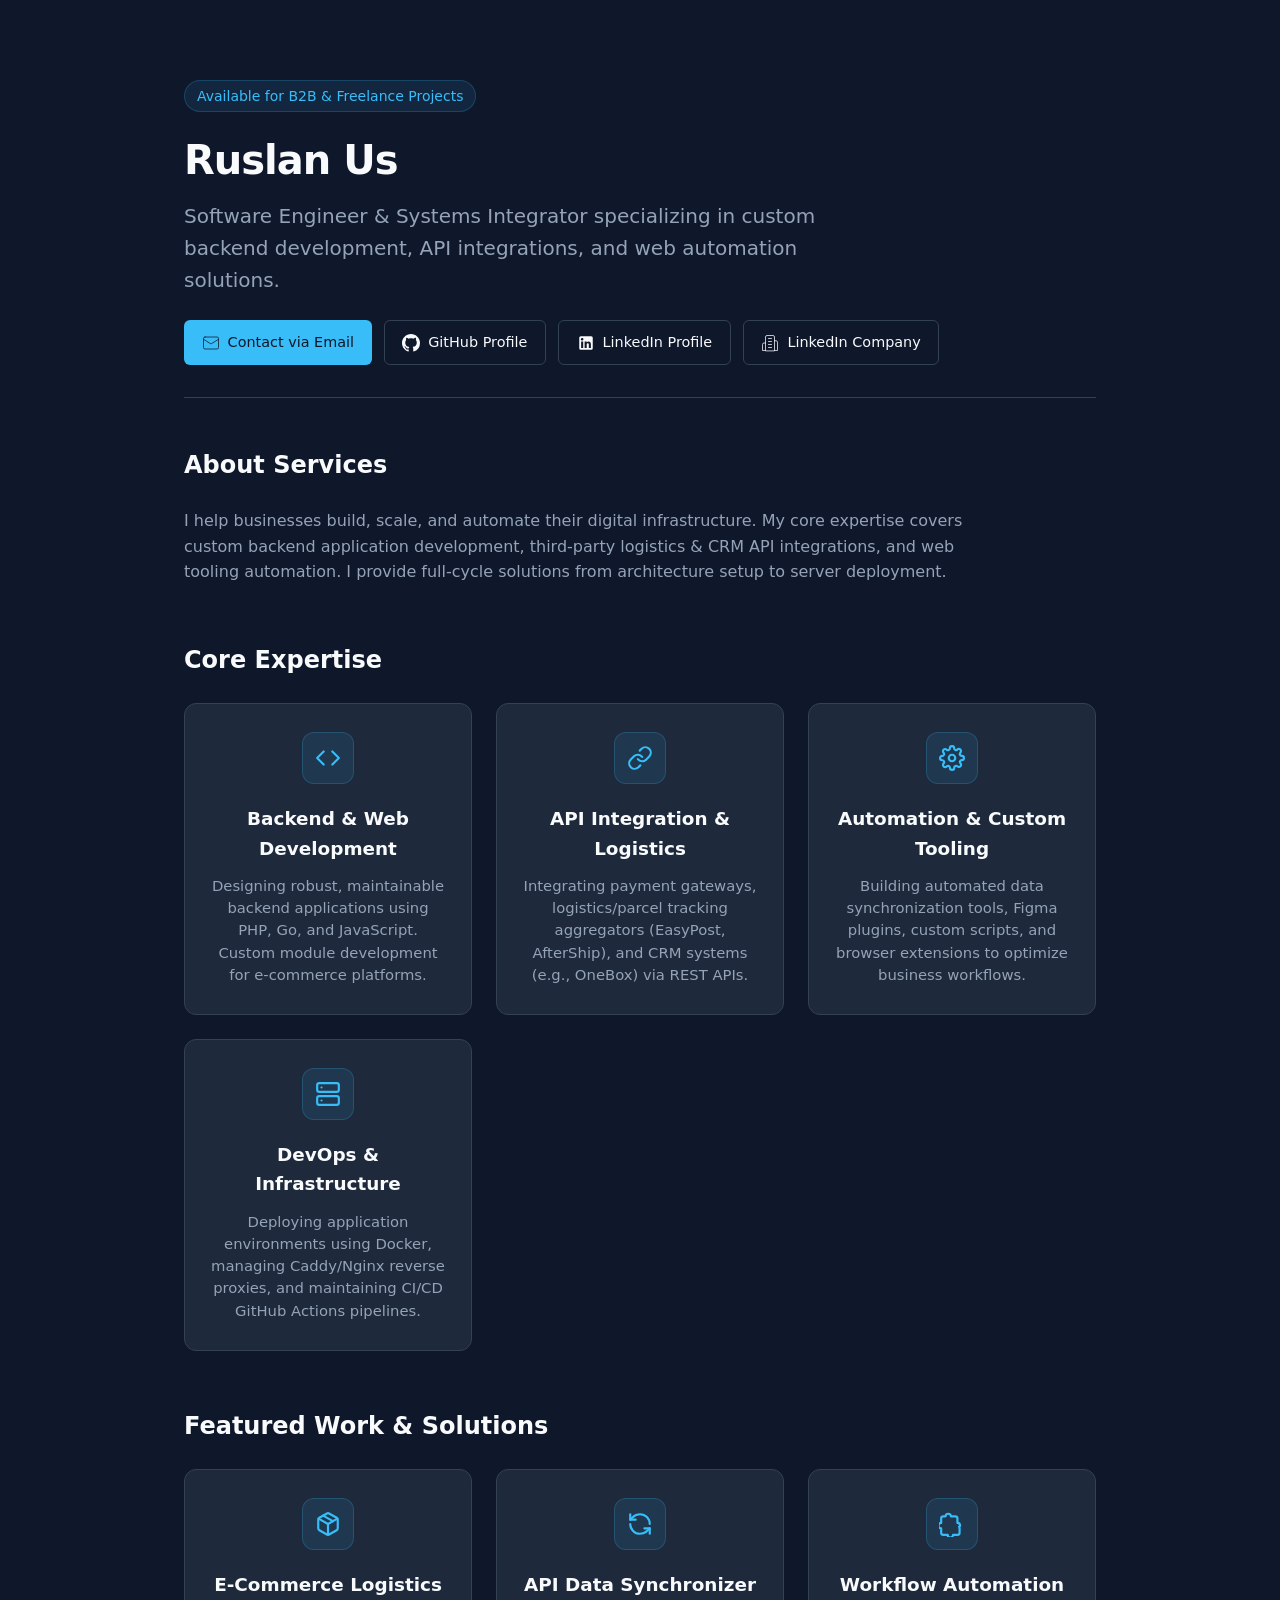
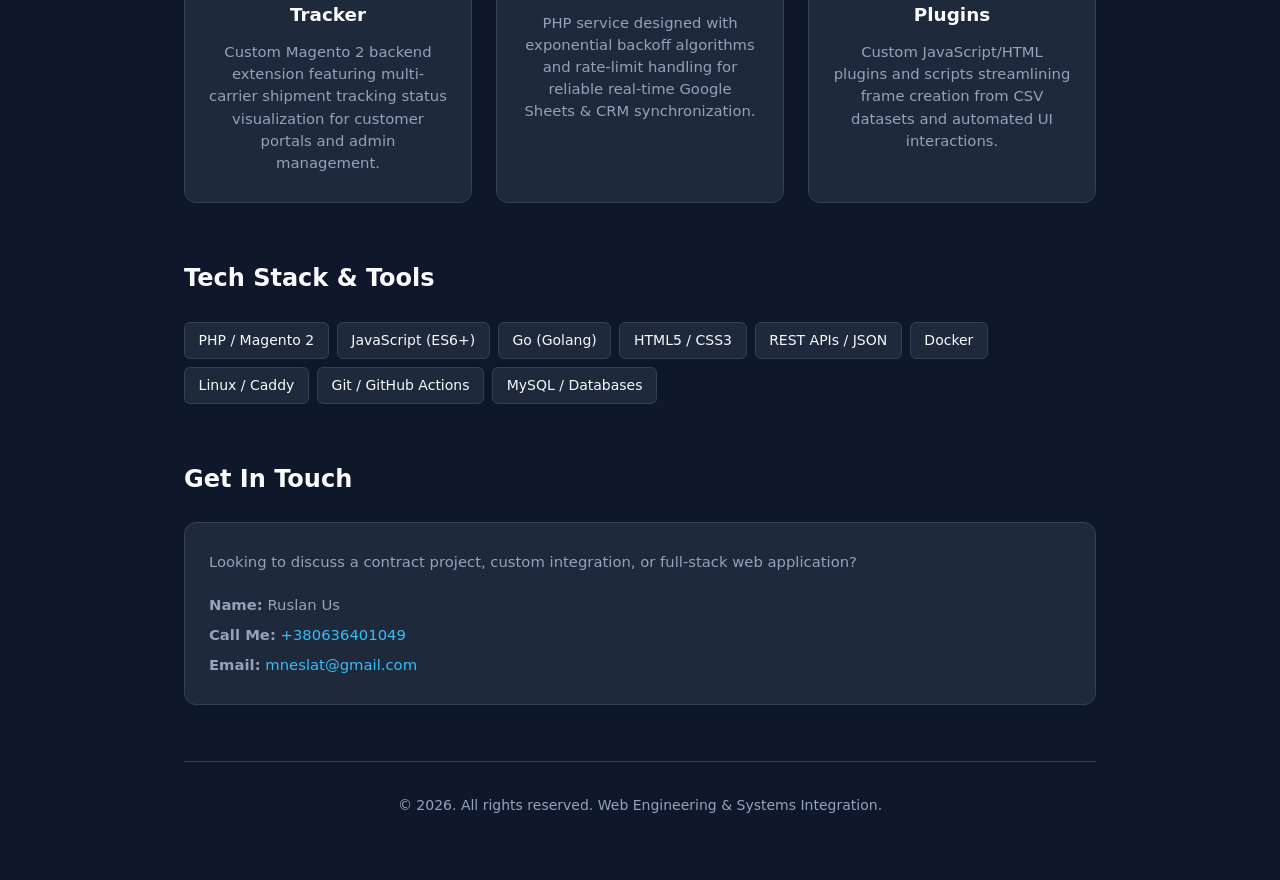
==== commit 6d4ebafe: "v2" ====
--- a/index.html
+++ b/index.html
@@ -1,45 +1,391 @@
 <!DOCTYPE html>
-<html lang="en"><head><meta http-equiv="Content-Type" content="text/html; charset=UTF-8"><title>Carrd Template #103</title><meta name="viewport" content="width=device-width,initial-scale=1"><meta name="color-scheme" content="light only"><meta name="description" content="Just a Carrd template."><meta property="og:image:type" content="image/jpeg"><meta property="og:image:width" content="1280"><meta property="og:image:height" content="800"><link href="assets/css/style.css" rel="stylesheet" type="text/css"><style>html,body,div,span,applet,object,iframe,h1,h2,h3,h4,h5,h6,p,blockquote,pre,a,abbr,acronym,address,big,cite,code,del,dfn,em,img,ins,kbd,q,s,samp,small,strike,strong,sub,sup,tt,var,b,u,i,center,dl,dt,dd,ol,ul,li,fieldset,form,label,legend,table,caption,tbody,tfoot,thead,tr,th,td,article,aside,canvas,details,embed,figure,figcaption,footer,header,hgroup,menu,nav,output,ruby,section,summary,time,mark,audio,video{margin:0;padding:0;border:0;font-size:100%;font:inherit;vertical-align:baseline;}article,aside,details,figcaption,figure,footer,header,hgroup,menu,nav,section{display:block;}body{line-height:1;}ol,ul{list-style:none;}blockquote,q{quotes:none;}blockquote::before,blockquote::after,q::before,q::after{content:'';content:none;}table{border-collapse:collapse;border-spacing:0;}body{-webkit-text-size-adjust:none}mark{background-color:transparent;color:inherit}input::-moz-focus-inner{border:0;padding:0}input[type="text"],input[type="email"],select,textarea{-moz-appearance:none;-webkit-appearance:none;-ms-appearance:none;appearance:none}*, *::before, *::after {box-sizing: border-box;}@keyframes loading-spinner {0% {transform: rotate(0deg);}100% {transform: rotate(360deg);}}.deferred::before {content: '';display: block;width: 4rem;height: 4rem;position: absolute;top: 50%;left: 50%;margin: -2rem 0 0 -2rem;animation: loading-spinner 1s infinite linear;transition: opacity 0.25s ease;transition-delay: 0.5s;opacity: 0;z-index: -1;background-image: url('[data-uri]');background-position: center;background-repeat: no-repeat;background-size: 3rem;}.deferred.loading::before {opacity: 0.35;z-index: 0;}body {line-height: 1.0;min-height: var(--viewport-height);min-width: 320px;overflow-x: hidden;word-wrap: break-word;background-color: #FFFFFF;}:root {--background-height: 100vh;--site-language-alignment: left;--site-language-direction: ltr;--site-language-flex-alignment: flex-start;--site-language-indent-left: 1;--site-language-indent-right: 0;--site-language-margin-left: 0;--site-language-margin-right: auto;--viewport-height: 100vh;}html {font-size: 16pt;}u {text-decoration: underline;}strong {color: inherit;font-weight: bolder;}em {font-style: italic;}code {background-color: rgba(144,144,144,0.25);border-radius: 0.25em;font-family: 'Lucida Console', 'Courier New', monospace;font-size: 0.9em;font-weight: normal;letter-spacing: 0;margin: 0 0.25em;padding: 0.25em 0.5em;text-indent: 0;}mark {background-color: rgba(144,144,144,0.25);}spoiler-text {-webkit-text-stroke: 0;background-color: rgba(32,32,32,0.75);text-shadow: none;text-stroke: 0;color: transparent;cursor: pointer;transition: color 0.1s ease-in-out;}spoiler-text.active {color: #FFFFFF;cursor: text;}s {text-decoration: line-through;}sub {font-size: smaller;vertical-align: sub;}sup {font-size: smaller;vertical-align: super;}a {color: inherit;text-decoration: underline;transition: color 0.25s ease;}a[onclick]:not([href]) {cursor: pointer;}unloaded-script {display: none;}.site-wrapper {-webkit-overflow-scrolling: touch;align-items: center;display: flex;flex-direction: column;justify-content: flex-start;min-height: var(--viewport-height);overflow: hidden;position: relative;z-index: 2;}.site-main {--alignment: center;--flex-alignment: center;--indent-left: 1;--indent-right: 1;--margin-left: auto;--margin-right: auto;--border-radius-tl: 0;--border-radius-tr: 0;--border-radius-br: 0;--border-radius-bl: 0;align-items: center;display: flex;flex-grow: 0;flex-shrink: 0;justify-content: center;max-width: 100%;position: relative;text-align: var(--alignment);z-index: 1;transition: opacity 2s ease-in-out 0s;}.site-main > .inner {--padding-horizontal: 4rem;--padding-vertical: 4rem;--spacing: 0rem;--width: 75rem;border-radius: var(--border-radius-tl) var(--border-radius-tr) var(--border-radius-br) var(--border-radius-bl);max-width: 100%;position: relative;width: var(--width);z-index: 1;padding: var(--padding-vertical) var(--padding-horizontal);}.site-main > .inner > * {margin-top: var(--spacing);margin-bottom: var(--spacing);}.site-main > .inner > :first-child {margin-top: 0 !important;}.site-main > .inner > :last-child {margin-bottom: 0 !important;}.site-main > .inner > .full {margin-left: calc(var(--padding-horizontal) * -1);max-width: calc(100% + calc(var(--padding-horizontal) * 2) + 0.4725px);width: calc(100% + calc(var(--padding-horizontal) * 2) + 0.4725px);}.site-main > .inner > .full:first-child {border-top-left-radius: inherit;border-top-right-radius: inherit;margin-top: calc(var(--padding-vertical) * -1) !important;}.site-main > .inner > .full:last-child {border-bottom-left-radius: inherit;border-bottom-right-radius: inherit;margin-bottom: calc(var(--padding-vertical) * -1) !important;}.site-main > .inner > .full.screen {border-radius: 0 !important;max-width: 100vw;position: relative;width: 100vw;left: 50%;margin-left: -50vw;right: auto;}body.is-loading .site-main {opacity: 0;}body.is-instant .site-main, body.is-instant .site-main > .inner > *,body.is-instant .site-main > .inner > section > * {transition: none !important;}body.is-instant::after {display: none !important;transition: none !important;}.text-component {direction: var(--site-language-direction);position: relative;}.text-component span.p {display: block;position: relative;}.text-component span[style], .text-component strong, .text-component a, .text-component code, .text-component mark, .text-component spoiler-text {-webkit-text-fill-color: currentcolor;}.text-component.style-1 {color: #3D3D3D;font-family: 'IBM Plex Mono', monospace;font-size: 3.25em;line-height: 1.25;font-weight: 300;}.text-component.style-1 a {text-decoration: underline;}.text-component.style-1 a:hover {text-decoration: none;}.text-component.style-1 span.p:nth-child(n + 2) {margin-top: 1rem;}.text-component.style-2 {color: #3D3D3D;font-family: 'IBM Plex Mono', monospace;font-size: 1em;line-height: 1.75;font-weight: 400;}.text-component.style-2 a {text-decoration: underline;}.text-component.style-2 a:hover {text-decoration: none;}.text-component.style-2 span.p:nth-child(n + 2) {margin-top: 1rem;}.text-component.style-3 {color: #3D3D3D;font-family: 'IBM Plex Mono', monospace;font-size: 2.25em;line-height: 1.375;font-weight: 300;}.text-component.style-3 a {text-decoration: underline;}.text-component.style-3 a:hover {text-decoration: none;}.text-component.style-3 span.p:nth-child(n + 2) {margin-top: 1rem;}.image-component {display: block;line-height: 0;max-width: 100%;position: relative;}.image-component > .frame {-webkit-backface-visibility: hidden;-webkit-transform: translate3d(0, 0, 0);display: inline-block;max-width: 100%;overflow: hidden;vertical-align: top;width: 100%;}.image-component > .frame > img {border-radius: 0 !important;max-width: 100%;vertical-align: top;width: inherit;}.image-component.full > .frame {display: block;}.image-component.full:first-child > .frame {border-top-left-radius: inherit;border-top-right-radius: inherit;}.image-component.full:last-child > .frame {border-bottom-left-radius: inherit;border-bottom-right-radius: inherit;}.image-component.instance-2 > .frame {width: 100vw;height: 22rem;transition: none;}.image-component.instance-2 > .frame > img {height: 100% !important;object-fit: cover;object-position: center;width: 100% !important;transition: none;}.image-component.style-1 > .frame {width: 100vw;transition: none;}.image-component.style-1 > .frame > img {height: 100% !important;object-fit: cover;object-position: center;width: 100% !important;transition: none;}.container-component {position: relative;}.container-component > .wrapper {vertical-align: top;position: relative;max-width: 100%;border-radius: inherit;}.container-component > .wrapper > .inner {vertical-align: top;position: relative;max-width: 100%;border-radius: inherit;text-align: var(--alignment);}.container-component.full:first-child > .wrapper {border-top-left-radius: inherit;border-top-right-radius: inherit;}.container-component.full:last-child > .wrapper {border-bottom-left-radius: inherit;border-bottom-right-radius: inherit;}.container-component.full:first-child > .wrapper > .inner {border-top-left-radius: inherit;border-top-right-radius: inherit;}.container-component.full:last-child > .wrapper > .inner {border-bottom-left-radius: inherit;border-bottom-right-radius: inherit;}.container-component.style-2 {display: flex;width: 100%;align-items: center;justify-content: center;background-color: transparent;}.container-component.style-2 > .wrapper > .inner {--gutters: 2rem;--padding-horizontal: 0rem;--padding-vertical: 6rem;--spacing: 1.75rem;padding: var(--padding-vertical) var(--padding-horizontal);}.container-component.style-2 > .wrapper {max-width: var(--width);width: 100%;}.container-component.style-2.default > .wrapper > .inner > * {margin-bottom: var(--spacing);margin-top: var(--spacing);}.container-component.style-2.default > .wrapper > .inner > *:first-child {margin-top: 0 !important;}.container-component.style-2.default > .wrapper > .inner > *:last-child {margin-bottom: 0 !important;}.container-component.style-2.columns > .wrapper > .inner {flex-wrap: wrap;display: flex;align-items: center;}.container-component.style-2.columns > .wrapper > .inner > * {flex-grow: 0;flex-shrink: 0;max-width: 100%;text-align: var(--alignment);padding: 0 0 0 var(--gutters);}.container-component.style-2.columns > .wrapper > .inner > * > * {margin-bottom: var(--spacing);margin-top: var(--spacing);}.container-component.style-2.columns > .wrapper > .inner > * > *:first-child {margin-top: 0 !important;}.container-component.style-2.columns > .wrapper > .inner > * > *:last-child {margin-bottom: 0 !important;}.container-component.style-2.columns > .wrapper > .inner > *:first-child {margin-left: calc(var(--gutters) * -1);}.container-component.style-2.default > .wrapper > .inner > .full {margin-left: calc(var(--padding-horizontal) * -1);max-width: none !important;width: calc(100% + (var(--padding-horizontal) * 2) + 0.4725px);}.container-component.style-2.default > .wrapper > .inner > .full:first-child {margin-top: calc(var(--padding-vertical) * -1) !important;border-top-left-radius: inherit;border-top-right-radius: inherit;}.container-component.style-2.default > .wrapper > .inner > .full:last-child {margin-bottom: calc(var(--padding-vertical) * -1) !important;border-bottom-left-radius: inherit;border-bottom-right-radius: inherit;}.container-component.style-2.columns > .wrapper > .inner > div > .full {margin-left: calc(var(--gutters) * -0.5);max-width: none !important;width: calc(100% + var(--gutters) + 0.4725px);}.container-component.style-2.columns > .wrapper > .inner > div:first-child > .full {margin-left: calc(var(--padding-horizontal) * -1);width: calc(100% + var(--padding-horizontal) + calc(var(--gutters) * 0.5) + 0.4725px);}.container-component.style-2.columns > .wrapper > .inner > div:last-child > .full {width: calc(100% + var(--padding-horizontal) + calc(var(--gutters) * 0.5) + 0.4725px);}.container-component.style-2.columns > .wrapper > .inner > div > .full:first-child {margin-top: calc(var(--padding-vertical) * -1) !important;}.container-component.style-2.columns > .wrapper > .inner > div > .full:last-child {margin-bottom: calc(var(--padding-vertical) * -1) !important;}.container-component.style-2.columns > .wrapper > .inner > .full {align-self: stretch;}.container-component.style-2.columns > .wrapper > .inner > .full:first-child {border-bottom-left-radius: inherit;border-top-left-radius: inherit;}.container-component.style-2.columns > .wrapper > .inner > .full:last-child {border-bottom-right-radius: inherit;border-top-right-radius: inherit;}.container-component.style-2.columns > .wrapper > .inner > .full > .full:first-child:last-child {border-radius: inherit;height: calc(100% + (var(--padding-vertical) * 2));}.container-component.style-2.columns > .wrapper > .inner > .full > .full:first-child:last-child > * {border-radius: inherit;height: 100%;position: absolute;width: 100%;}.container-component.style-1 {--alignment: left;--flex-alignment: flex-start;--indent-left: 1;--indent-right: 0;--margin-left: 0;--margin-right: auto;display: flex;width: 100%;align-items: center;justify-content: center;background-color: transparent;border-color: rgba(61,61,61,0.212);border-style: solid;border-width: 1px;border-radius: 0.5rem;}.container-component.style-1 > .wrapper > .inner {--gutters: 8rem;--padding-horizontal: 4rem;--padding-vertical: 4rem;--spacing: 1.5rem;padding: var(--padding-vertical) var(--padding-horizontal);border-radius: calc(0.5rem - 1px);}.container-component.style-1 > .wrapper {max-width: var(--width);width: 100%;}.container-component.style-1.default > .wrapper > .inner > * {margin-bottom: var(--spacing);margin-top: var(--spacing);}.container-component.style-1.default > .wrapper > .inner > *:first-child {margin-top: 0 !important;}.container-component.style-1.default > .wrapper > .inner > *:last-child {margin-bottom: 0 !important;}.container-component.style-1.columns > .wrapper > .inner {flex-wrap: wrap;display: flex;align-items: center;}.container-component.style-1.columns > .wrapper > .inner > * {flex-grow: 0;flex-shrink: 0;max-width: 100%;text-align: var(--alignment);padding: 0 0 0 var(--gutters);}.container-component.style-1.columns > .wrapper > .inner > * > * {margin-bottom: var(--spacing);margin-top: var(--spacing);}.container-component.style-1.columns > .wrapper > .inner > * > *:first-child {margin-top: 0 !important;}.container-component.style-1.columns > .wrapper > .inner > * > *:last-child {margin-bottom: 0 !important;}.container-component.style-1.columns > .wrapper > .inner > *:first-child {margin-left: calc(var(--gutters) * -1);}.container-component.style-1.default > .wrapper > .inner > .full {margin-left: calc(var(--padding-horizontal) * -1);max-width: none !important;width: calc(100% + (var(--padding-horizontal) * 2) + 0.4725px);}.container-component.style-1.default > .wrapper > .inner > .full:first-child {margin-top: calc(var(--padding-vertical) * -1) !important;border-top-left-radius: inherit;border-top-right-radius: inherit;}.container-component.style-1.default > .wrapper > .inner > .full:last-child {margin-bottom: calc(var(--padding-vertical) * -1) !important;border-bottom-left-radius: inherit;border-bottom-right-radius: inherit;}.container-component.style-1.columns > .wrapper > .inner > div > .full {margin-left: calc(var(--gutters) * -0.5);max-width: none !important;width: calc(100% + var(--gutters) + 0.4725px);}.container-component.style-1.columns > .wrapper > .inner > div:first-child > .full {margin-left: calc(var(--padding-horizontal) * -1);width: calc(100% + var(--padding-horizontal) + calc(var(--gutters) * 0.5) + 0.4725px);}.container-component.style-1.columns > .wrapper > .inner > div:last-child > .full {width: calc(100% + var(--padding-horizontal) + calc(var(--gutters) * 0.5) + 0.4725px);}.container-component.style-1.columns > .wrapper > .inner > div > .full:first-child {margin-top: calc(var(--padding-vertical) * -1) !important;}.container-component.style-1.columns > .wrapper > .inner > div > .full:last-child {margin-bottom: calc(var(--padding-vertical) * -1) !important;}.container-component.style-1.columns > .wrapper > .inner > .full {align-self: stretch;}.container-component.style-1.columns > .wrapper > .inner > .full:first-child {border-bottom-left-radius: inherit;border-top-left-radius: inherit;}.container-component.style-1.columns > .wrapper > .inner > .full:last-child {border-bottom-right-radius: inherit;border-top-right-radius: inherit;}.container-component.style-1.columns > .wrapper > .inner > .full > .full:first-child:last-child {border-radius: inherit;height: calc(100% + (var(--padding-vertical) * 2));}.container-component.style-1.columns > .wrapper > .inner > .full > .full:first-child:last-child > * {border-radius: inherit;height: 100%;position: absolute;width: 100%;}.container-component.instance-1 > .wrapper > .inner > :nth-child(1) {width: calc(40% + (var(--gutters) / 2));}.container-component.instance-1 > .wrapper > .inner > :nth-child(2) {width: calc(60% + (var(--gutters) / 2));}.buttons-component {cursor: default;display: flex;justify-content: var(--flex-alignment);letter-spacing: 0;padding: 0;}.buttons-component > li {max-width: 100%;text-align: var(--alignment);}.buttons-component > li > a {align-items: center;justify-content: center;max-width: 100%;text-align: center;text-decoration: none;vertical-align: middle;white-space: nowrap;}.buttons-component.style-1 {gap: 0rem;flex-direction: row;flex-wrap: wrap;}.buttons-component.style-1 > li > a {display: inline-block;width: 10rem;height: 3.5rem;line-height: calc(3.5rem - 2px);padding: 0 0.5rem;vertical-align: middle;font-family: 'IBM Plex Mono', monospace;font-size: 1em;font-weight: 400;border-radius: 0.5rem;direction: var(--site-language-direction);overflow: hidden;text-overflow: ellipsis;color: #3D3D3D;border: solid 1px rgba(61,61,61,0.212);transition: color 0.25s ease, background-color 0.25s ease, border-color 0.25s ease;}.buttons-component.style-1 > li > a:hover {border-color: #000000 !important;color: #000000 !important;}.divider-component {align-items: center;border: 0;display: flex;justify-content: var(--flex-alignment);min-height: 1rem;padding: 0;position: relative;width: 100%;}.divider-component::before {content: '';}.divider-component.style-1::before {height: 8rem;background-color: rgba(61,61,61,0.212);width: 1px;border-radius: 0px;}.gallery-component > .inner {display: inline-block;max-width: 100%;vertical-align: middle;}.gallery-component ul {display: flex;flex-wrap: wrap;justify-content: var(--flex-alignment);}.gallery-component ul > li {position: relative;}.gallery-component ul > li > .thumbnail {border-radius: inherit;position: relative;}.gallery-component ul > li > .thumbnail > .frame {-webkit-backface-visibility: hidden;-webkit-transform: translate3d(0, 0, 0);display: inline-block;overflow: hidden;vertical-align: top;}.gallery-component ul > li > .thumbnail > .frame > img {margin: 0;max-width: 100%;vertical-align: top;width: auto;}.gallery-component ul > li > .caption {width: 100%;}.gallery-component ul > li > .caption > p {width: 100%;}.gallery-component ul > li > .caption > p > a, .gallery-component ul > li > .caption > p > spoiler-text {pointer-events: auto;}@keyframes gallery-component-modal-spinner {0% {transform: rotate(0deg);}100% {transform: rotate(360deg);}}.gallery-component-modal {-webkit-tap-highlight-color: rgba(0,0,0,0);align-content: center;align-items: center;background-color: var(--color-background);display: grid;grid-template-areas: "previous image next" "caption caption caption";grid-template-columns: min-content auto min-content;height: 100%;justify-content: space-between;left: 0;opacity: 0;outline: 0;padding: 2rem 0;pointer-events: none;position: fixed;top: 0;touch-action: pan-x pinch-zoom;transition: opacity 0.5s ease, visibility 0.5s, z-index 0.5s, background-color 0.5s ease;user-select: none;visibility: hidden;width: 100%;z-index: 0;}.gallery-component-modal::before {animation: gallery-component-modal-spinner 1s infinite linear;background-position: center;background-repeat: no-repeat;background-size: 4rem;content: '';display: block;height: 4rem;left: 50%;margin: -2rem 0 0 -2rem;opacity: 0;position: absolute;top: 50%;transition: opacity 0.25s ease;transition-delay: 0.5s;width: 4rem;}.gallery-component-modal > .inner {box-shadow: 0 1em 3em 0 rgba(0,0,0,0.35);grid-area: image;height: 100%;opacity: 0;overflow: hidden;transform: translateY(0.75em);transition: all 0.5s ease;width: 100%;}.gallery-component-modal > .inner img {display: block;height: 100%;object-fit: contain;width: 100%;max-width: var(--natural-width, none);max-height: var(--natural-height, none);margin: 0 auto;}.gallery-component-modal > .caption {color: var(--color-caption-text);font-family: '-apple-system', 'BlinkMacSystemFont', 'Segoe UI', 'Roboto', 'Helvetica Neue', 'Arial', sans-serif, 'Apple Color Emoji', 'Segoe UI Emoji', 'Segoe UI Symbol';font-size: 1rem;grid-area: caption;line-height: 1.6;opacity: 0;padding: 2rem 2rem 0 2rem;pointer-events: none;text-align: center;transform: translateY(0.25em);transition: all 0.5s ease;}.gallery-component-modal > .caption::-webkit-scrollbar {display: none;}.gallery-component-modal > .caption a, .gallery-component-modal > .caption spoiler-text {pointer-events: auto;}.gallery-component-modal .nav {-webkit-tap-highlight-color: rgba(0, 0, 0, 0);background-position: center;background-repeat: no-repeat;background-size: 3rem;cursor: pointer;height: 6rem;transition: opacity 0.25s ease, transform 0.5s ease;width: 8rem;}.gallery-component-modal .nav:hover {opacity: 1 !important;}.gallery-component-modal .nav.next {grid-area: next;}.gallery-component-modal .nav.previous {grid-area: previous;transform: scaleX(-1);}.gallery-component-modal .close {-webkit-tap-highlight-color: rgba(0, 0, 0, 0);background-position: top 1rem right 1rem;background-repeat: no-repeat;background-size: 3rem;cursor: pointer;display: block;height: 6rem;position: absolute;right: 0;top: 0;transition: opacity 0.25s ease, transform 0.5s ease;width: 6rem;}.gallery-component-modal .close:hover {opacity: 1 !important;}.gallery-component-modal.visible {opacity: 1;pointer-events: auto;visibility: visible;z-index: 10000;}.gallery-component-modal.visible::before {opacity: 1;}.gallery-component-modal.loaded::before {opacity: 0 !important;transition-delay: 0s !important;}.gallery-component-modal.loaded > .inner {opacity: 1;transform: translateY(0);}.gallery-component-modal.loaded .caption {opacity: 1;transform: translateY(0);}.gallery-component-modal.switching > .inner {transition: opacity 0.375s ease, transform 0.5s ease;}.gallery-component-modal.switching.from-left > .inner {transform: translateY(0) translateX(-1.5em);}.gallery-component-modal.switching.from-right > .inner {transform: translateY(0) translateX(1.5em);}.gallery-component-modal.switching.done > .inner {transition: opacity 0.375s ease;transform: translateY(0) translateX(0);}.gallery-component-modal.zooming {background-color: var(--color-background-zooming);}.gallery-component-modal.zooming .caption {opacity: 0;}.gallery-component-modal.zooming .nav.next {opacity: 0;pointer-events: none;transform: translateX(50%);}.gallery-component-modal.zooming .nav.previous {opacity: 0;pointer-events: none;transform: translateX(-50%) scaleX(-1);}.gallery-component-modal.zooming .close {opacity: 0;pointer-events: none;transform: translateX(50%) translateY(-50%);}.gallery-component-modal.dark {--color-background: rgba(10,10,10,0.85);--color-background-zooming: rgba(0,0,0,1);--color-caption-text: #FFFFFF;}.gallery-component-modal.dark::before {animation: gallery-component-modal-spinner 1s infinite linear;background-image: url('[data-uri]');}.gallery-component-modal.dark .close {background-image: url('[data-uri]');opacity: 0.25;}.gallery-component-modal.dark .nav {-webkit-tap-highlight-color: rgba(0, 0, 0, 0);background-image: url('[data-uri]');opacity: 0.25;}.gallery-component-modal.light {--color-background: rgba(255,255,255,0.9);--color-background-zooming: rgba(255,255,255,1);--color-caption-text: #000000;}.gallery-component-modal.light::before {animation: gallery-component-modal-spinner 1s infinite linear;background-image: url('[data-uri]');}.gallery-component-modal.light .close {background-image: url('[data-uri]');opacity: 0.375;}.gallery-component-modal.light .nav {background-image: url('[data-uri]');opacity: 0.375;}.gallery-component.style-1 > .inner {max-width: 100%;width: 100%;}.gallery-component.style-1 ul > li {border-radius: 0.375rem;display: flex;flex-direction: column;flex-grow: 1;flex-shrink: 1;}.gallery-component.style-1 ul > li > .thumbnail > .frame {border-radius: 0.375rem;display: flex;flex-grow: 1;flex-shrink: 1;}.gallery-component.style-1 ul > li > .caption > p {padding-bottom: 0rem;padding-top: 1.5rem;text-align: center;color: #3D3D3D;font-family: 'IBM Plex Mono', monospace;font-size: 1em;line-height: 1.5;font-weight: 400;}.gallery-component.style-1 ul {gap: 2rem;}.gallery-component.style-1 ul > li > .thumbnail > .frame > img {display: block;flex-grow: 1;flex-shrink: 1;height: 23rem;object-fit: cover;object-position: center;transition: transform 0.25s ease, filter 0.25s ease;}.gallery-component.style-1 ul > li > .thumbnail:hover > .frame > img {transform: scale(1.06);}.gallery-component.instance-1 ul > li > .thumbnail.n01 > .frame > img {object-position: center;}.gallery-component.instance-1 ul > li > .thumbnail.n02 > .frame > img {object-position: center;}.gallery-component.instance-1 ul > li > .thumbnail.n03 > .frame > img {object-position: center;}.gallery-component.instance-1 ul > li > .thumbnail.n04 > .frame > img {object-position: center;}.gallery-component.instance-1 ul > li > .thumbnail.n05 > .frame > img {object-position: center;}.gallery-component.instance-1 ul > li > .thumbnail.n06 > .frame > img {object-position: center;}.gallery-component.instance-1 ul > li > .thumbnail.n07 > .frame > img {object-position: center;}.gallery-component.instance-1 ul > li > .thumbnail.n08 > .frame > img {object-position: center;}.gallery-component.instance-1 ul > li > .thumbnail.n09 > .frame > img {object-position: center;}.gallery-component.instance-1 ul > li > .thumbnail.n10 > .frame > img {object-position: center;}.gallery-component.instance-1 ul > li > .thumbnail.n11 > .frame > img {object-position: center;}.gallery-component.instance-1 ul > li > .thumbnail.n12 > .frame > img {object-position: center;}.icons-component {display: flex;flex-wrap: wrap;justify-content: var(--flex-alignment);letter-spacing: 0;padding: 0;}.icons-component > li {position: relative;z-index: 1;}.icons-component > li > a {align-items: center;display: flex;justify-content: center;}.icons-component > li > a > svg {display: block;pointer-events: none;position: relative;}.icons-component > li > a + svg {display: block;height: 100%;left: 0;pointer-events: none;position: absolute;top: 0;width: 100%;z-index: -1;}.icons-component > li > a > .label {display: none;}.icons-component.style-1 {font-size: 1.375em;gap: 1.25rem;}.icons-component.style-1 > li > a {border-radius: 100%;height: 2em;width: 2em;border: solid 1px rgba(61,61,61,0.212);transition: color 0.25s ease, background-color 0.25s ease, border-color 0.25s ease;}.icons-component.style-1 > li > a > svg {height: 60%;width: 60%;fill: #3D3D3D;transition: fill 0.25s ease;}.icons-component.style-1 > li > a:hover {border-color: #000000 !important;}.icons-component.style-1 > li > a:hover > svg {fill: #000000 !important;}.icons-component.style-1 > li > a + svg {transition: fill 0.25s ease, stroke 0.25s ease;}@media (orientation: portrait) {.gallery-component-modal {grid-template-areas: "image" "caption";grid-template-columns: auto;justify-content: center;}.gallery-component-modal .nav {background-image: none !important;mix-blend-mode: difference;opacity: 1 !important;position: absolute;}.gallery-component-modal .nav.next {right: 0;}.gallery-component-modal .nav.previous {left: 0;}.gallery-component-modal .nav::before {background-color: rgba(144,144,144,0.5);background-image: url('[data-uri]');background-position: center;background-repeat: no-repeat;background-size: 1.5rem;border-radius: 3rem;content: '';display: block;height: 3rem;position: absolute;right: 1rem;top: calc(50% - 1.5rem);width: 3rem;}}@media (max-width: 1920px) {}@media (max-width: 1680px) {html {font-size: 12pt;}}@media (max-width: 1280px) {html {font-size: 12pt;}.gallery-component-modal .nav {opacity: 1 !important;}.gallery-component-modal .close {opacity: 1 !important;}}@media (max-width: 1024px) {}@media (max-width: 980px) {html {font-size: 10pt;}}@media (max-width: 736px) {html {font-size: 12pt;}.site-main > .inner {--padding-horizontal: 1rem;--padding-vertical: 1rem;--spacing: 0rem;}.text-component.style-1 {letter-spacing: 0rem;width: 100%;font-size: 3em;line-height: 1.25;}.text-component.style-2 {letter-spacing: 0rem;width: 100%;font-size: 1em;line-height: 1.75;}.text-component.style-3 {letter-spacing: 0rem;width: 100%;font-size: 2.25em;line-height: 1.375;}.image-component.instance-2 > .frame {height: 15rem !important;}.image-component.instance-2 > .frame > img {height: 100% !important;object-fit: cover;object-position: center;width: 100% !important;}.container-component.style-2 > .wrapper > .inner {--gutters: 2rem;--padding-horizontal: 0rem;--padding-vertical: 3.5rem;--spacing: 1.75rem;}.container-component.style-2.columns > .wrapper > .inner {flex-direction: column !important;flex-wrap: nowrap !important;}.container-component.style-2.columns > .wrapper > .inner > span {height: 0;margin-top: calc(var(--gutters) * -1);pointer-events: none;visibility: hidden;}.container-component.style-2.columns > .wrapper > .inner > *:first-child {margin-left: 0 !important;padding-top: 0 !important;}.container-component.style-2.columns > .wrapper > .inner > * {padding: calc(var(--gutters) * 0.5) 0 !important;}.container-component.style-2.columns > .wrapper > .inner > *:last-child {padding-bottom: 0 !important;}.container-component.style-2.columns > .wrapper > .inner > div > .full {margin-left: calc(var(--padding-horizontal) * -1);width: calc(100% + (var(--padding-horizontal) * 2) + 0.4725px);}.container-component.style-2.columns > .wrapper > .inner > div:first-of-type > .full {margin-left: calc(var(--padding-horizontal) * -1);width: calc(100% + (var(--padding-horizontal) * 2) + 0.4725px);}.container-component.style-2.columns > .wrapper > .inner > div:last-of-type > .full {margin-left: calc(var(--padding-horizontal) * -1);width: calc(100% + (var(--padding-horizontal) * 2) + 0.4725px);}.container-component.style-2.columns > .wrapper > .inner > div > .full:first-child {margin-top: calc(var(--gutters) * -0.5) !important;}.container-component.style-2.columns > .wrapper > .inner > div > .full:last-child {margin-bottom: calc(var(--gutters) * -0.5) !important;}.container-component.style-2.columns > .wrapper > .inner > div:first-of-type > .full:first-child {margin-top: calc(var(--padding-vertical) * -1) !important;}.container-component.style-2.columns > .wrapper > .inner > div:last-of-type > .full:last-child {margin-bottom: calc(var(--padding-vertical) * -1) !important;}.container-component.style-2.columns > .wrapper > .inner > div:first-of-type, .container-component.style-2.columns > .wrapper > .inner > div:first-of-type > .full:first-child {border-top-left-radius: inherit;border-top-right-radius: inherit;}.container-component.style-2.columns > .wrapper > .inner > div:last-of-type, .container-component.style-2.columns > .wrapper > .inner > div:last-of-type > .full:last-child {border-bottom-left-radius: inherit;border-bottom-right-radius: inherit;}.container-component.style-2.columns > .wrapper > .inner > div:first-of-type, .container-component.style-2.columns > .wrapper > .inner > div:first-of-type > .full:last-child {border-bottom-left-radius: 0 !important;}.container-component.style-2.columns > .wrapper > .inner > div:last-of-type, .container-component.style-2.columns > .wrapper > .inner > div:last-of-type > .full:first-child {border-top-right-radius: 0 !important;}.container-component.style-2.columns > .wrapper > .inner > .full > .full:first-child:last-child {height: auto;}.container-component.style-2.columns > .wrapper > .inner > .full > .full:first-child:last-child > * {height: auto;position: relative;width: auto;}.container-component.style-1 > .wrapper > .inner {--gutters: 5rem;--padding-horizontal: 1.5rem;--padding-vertical: 1.5rem;--spacing: 1.5rem;}.container-component.style-1.columns > .wrapper > .inner {flex-direction: column !important;flex-wrap: nowrap !important;}.container-component.style-1.columns > .wrapper > .inner > span {height: 0;margin-top: calc(var(--gutters) * -1);pointer-events: none;visibility: hidden;}.container-component.style-1.columns > .wrapper > .inner > *:first-child {margin-left: 0 !important;padding-top: 0 !important;}.container-component.style-1.columns > .wrapper > .inner > * {padding: calc(var(--gutters) * 0.5) 0 !important;}.container-component.style-1.columns > .wrapper > .inner > *:last-child {padding-bottom: 0 !important;}.container-component.style-1.columns > .wrapper > .inner > div > .full {margin-left: calc(var(--padding-horizontal) * -1);width: calc(100% + (var(--padding-horizontal) * 2) + 0.4725px);}.container-component.style-1.columns > .wrapper > .inner > div:first-of-type > .full {margin-left: calc(var(--padding-horizontal) * -1);width: calc(100% + (var(--padding-horizontal) * 2) + 0.4725px);}.container-component.style-1.columns > .wrapper > .inner > div:last-of-type > .full {margin-left: calc(var(--padding-horizontal) * -1);width: calc(100% + (var(--padding-horizontal) * 2) + 0.4725px);}.container-component.style-1.columns > .wrapper > .inner > div > .full:first-child {margin-top: calc(var(--gutters) * -0.5) !important;}.container-component.style-1.columns > .wrapper > .inner > div > .full:last-child {margin-bottom: calc(var(--gutters) * -0.5) !important;}.container-component.style-1.columns > .wrapper > .inner > div:first-of-type > .full:first-child {margin-top: calc(var(--padding-vertical) * -1) !important;}.container-component.style-1.columns > .wrapper > .inner > div:last-of-type > .full:last-child {margin-bottom: calc(var(--padding-vertical) * -1) !important;}.container-component.style-1.columns > .wrapper > .inner > div:first-of-type, .container-component.style-1.columns > .wrapper > .inner > div:first-of-type > .full:first-child {border-top-left-radius: inherit;border-top-right-radius: inherit;}.container-component.style-1.columns > .wrapper > .inner > div:last-of-type, .container-component.style-1.columns > .wrapper > .inner > div:last-of-type > .full:last-child {border-bottom-left-radius: inherit;border-bottom-right-radius: inherit;}.container-component.style-1.columns > .wrapper > .inner > div:first-of-type, .container-component.style-1.columns > .wrapper > .inner > div:first-of-type > .full:last-child {border-bottom-left-radius: 0 !important;}.container-component.style-1.columns > .wrapper > .inner > div:last-of-type, .container-component.style-1.columns > .wrapper > .inner > div:last-of-type > .full:first-child {border-top-right-radius: 0 !important;}.container-component.style-1.columns > .wrapper > .inner > .full > .full:first-child:last-child {height: auto;}.container-component.style-1.columns > .wrapper > .inner > .full > .full:first-child:last-child > * {height: auto;position: relative;width: auto;}.container-component.instance-1 > .wrapper > .inner > :nth-child(1) {min-height: 100% !important;width: 100% !important;}.container-component.instance-1 > .wrapper > .inner > :nth-child(2) {min-height: 100% !important;width: 100% !important;}.buttons-component.style-1 {gap: 0rem;}.buttons-component.style-1 > li > a {letter-spacing: 0rem;font-size: 1em;}.divider-component.style-1::before {height: 6rem;}.gallery-component-modal .close {background-position: top 0.5rem right 0.5rem;}.gallery-component.style-1 ul > li > .caption > p {letter-spacing: 0rem;font-size: 1em;line-height: 1.5;}.gallery-component.style-1 ul > li > .thumbnail > .frame > img {height: auto;display: block;max-height: none;width: 100% !important;}.gallery-component.style-1 > .inner {width: 100%;}.gallery-component.style-1 ul {flex-direction: column;}.gallery-component.style-1 ul > li {width: 100%;}.gallery-component.style-1 ul > li > .thumbnail {display: block;}.gallery-component.style-1 ul > li > .thumbnail > .frame {display: block;}.icons-component.style-1 {font-size: 1.375em;gap: 1.25rem;}}@media (max-width: 480px) {.site-main > .inner {--spacing: 0rem;}.image-component.instance-2 > .frame {height: 12rem !important;}.container-component.style-2 > .wrapper > .inner {--spacing: 1.53125rem;}.container-component.style-1 > .wrapper > .inner {--spacing: 1.3125rem;}.buttons-component.style-1 > li > a {width: 10rem;}}@media (max-width: 360px) {.site-main > .inner {--padding-horizontal: 0.75rem;--padding-vertical: 0.75rem;--spacing: 0rem;}.text-component.style-1 {font-size: 3em;}.text-component.style-2 {font-size: 1em;}.text-component.style-3 {font-size: 2em;}.image-component.instance-2 > .frame {height: 10.5rem !important;}.container-component.style-2 > .wrapper > .inner {--gutters: 1.5rem;--padding-horizontal: 0rem;--padding-vertical: 2.625rem;--spacing: 1.3125rem;}.container-component.style-1 > .wrapper > .inner {--gutters: 5rem;--padding-horizontal: 1.125rem;--padding-vertical: 1.125rem;--spacing: 1.125rem;}.buttons-component.style-1 {gap: 0rem;}.gallery-component.style-1 ul > li > .caption > p {font-size: 1em;}.gallery-component.style-1 ul {gap: 1.5rem;}.icons-component.style-1 {gap: 0.9375rem;}}</style><noscript><style>body {overflow: auto !important;}.site-main {opacity: 1.0 !important;transform: none !important;transition: none !important;filter: none !important;}.site-main > .inner > section {opacity: 1.0 !important;transform: none !important;transition: none !important;filter: none !important;}</style></noscript><style></style></head><body class="is-ready"><svg xmlns="http://www.w3.org/2000/svg" version="1.1" xmlns:xlink="http://www.w3.org/1999/xlink" viewBox="0 0 40 40" display="none" width="0" height="0"><symbol id="icon-85976685de3e4af37529a1ce5d57d2a7" viewBox="0 0 40 40"><path d="M20,7c4.2,0,4.7,0,6.3,0.1c1.5,0.1,2.3,0.3,3,0.5C30,8,30.5,8.3,31.1,8.9c0.5,0.5,0.9,1.1,1.2,1.8c0.2,0.5,0.5,1.4,0.5,3 C33,15.3,33,15.8,33,20s0,4.7-0.1,6.3c-0.1,1.5-0.3,2.3-0.5,3c-0.3,0.7-0.6,1.2-1.2,1.8c-0.5,0.5-1.1,0.9-1.8,1.2 c-0.5,0.2-1.4,0.5-3,0.5C24.7,33,24.2,33,20,33s-4.7,0-6.3-0.1c-1.5-0.1-2.3-0.3-3-0.5C10,32,9.5,31.7,8.9,31.1 C8.4,30.6,8,30,7.7,29.3c-0.2-0.5-0.5-1.4-0.5-3C7,24.7,7,24.2,7,20s0-4.7,0.1-6.3c0.1-1.5,0.3-2.3,0.5-3C8,10,8.3,9.5,8.9,8.9 C9.4,8.4,10,8,10.7,7.7c0.5-0.2,1.4-0.5,3-0.5C15.3,7.1,15.8,7,20,7z M20,4.3c-4.3,0-4.8,0-6.5,0.1c-1.6,0-2.8,0.3-3.8,0.7 C8.7,5.5,7.8,6,6.9,6.9C6,7.8,5.5,8.7,5.1,9.7c-0.4,1-0.6,2.1-0.7,3.8c-0.1,1.7-0.1,2.2-0.1,6.5s0,4.8,0.1,6.5 c0,1.6,0.3,2.8,0.7,3.8c0.4,1,0.9,1.9,1.8,2.8c0.9,0.9,1.7,1.4,2.8,1.8c1,0.4,2.1,0.6,3.8,0.7c1.6,0.1,2.2,0.1,6.5,0.1 s4.8,0,6.5-0.1c1.6-0.1,2.9-0.3,3.8-0.7c1-0.4,1.9-0.9,2.8-1.8c0.9-0.9,1.4-1.7,1.8-2.8c0.4-1,0.6-2.1,0.7-3.8 c0.1-1.6,0.1-2.2,0.1-6.5s0-4.8-0.1-6.5c-0.1-1.6-0.3-2.9-0.7-3.8c-0.4-1-0.9-1.9-1.8-2.8c-0.9-0.9-1.7-1.4-2.8-1.8 c-1-0.4-2.1-0.6-3.8-0.7C24.8,4.3,24.3,4.3,20,4.3L20,4.3L20,4.3z"></path><path d="M20,11.9c-4.5,0-8.1,3.7-8.1,8.1s3.7,8.1,8.1,8.1s8.1-3.7,8.1-8.1S24.5,11.9,20,11.9z M20,25.2c-2.9,0-5.2-2.3-5.2-5.2 s2.3-5.2,5.2-5.2s5.2,2.3,5.2,5.2S22.9,25.2,20,25.2z"></path><path d="M30.6,11.6c0,1-0.8,1.9-1.9,1.9c-1,0-1.9-0.8-1.9-1.9s0.8-1.9,1.9-1.9C29.8,9.7,30.6,10.5,30.6,11.6z"></path></symbol><symbol id="icon-da5c2d42ec7d6411c84be73b0fe05809" viewBox="0 0 40 40"><path d="M14,11.6v-9h12v9H14z M26,16.6h10v18H4v-18h10v9h12V16.6z"></path></symbol><symbol id="icon-0c4db87eff374f0f1ef47f8f043f0132" viewBox="0 0 40 40"><path d="M36.3,10.2c-1,1.3-2.1,2.5-3.4,3.5c0,0.2,0,0.4,0,1c0,1.7-0.2,3.6-0.9,5.3c-0.6,1.7-1.2,3.5-2.4,5.1 c-1.1,1.5-2.3,3.1-3.7,4.3c-1.4,1.2-3.3,2.3-5.3,3c-2.1,0.8-4.2,1.2-6.6,1.2c-3.6,0-7-1-10.2-3c0.4,0,1.1,0.1,1.5,0.1 c3.1,0,5.9-1,8.2-2.9c-1.4,0-2.7-0.4-3.8-1.3c-1.2-1-1.9-2-2.2-3.3c0.4,0.1,1,0.1,1.2,0.1c0.6,0,1.2-0.1,1.7-0.2 c-1.4-0.3-2.7-1.1-3.7-2.3s-1.4-2.6-1.4-4.2v-0.1c1,0.6,2,0.9,3,0.9c-1-0.6-1.5-1.3-2.2-2.4c-0.6-1-0.9-2.1-0.9-3.3s0.3-2.3,1-3.4 c1.5,2.1,3.6,3.6,6,4.9s4.9,2,7.6,2.1c-0.1-0.6-0.1-1.1-0.1-1.4c0-1.8,0.8-3.5,2-4.7c1.2-1.2,2.9-2,4.7-2c2,0,3.6,0.8,4.8,2.1 c1.4-0.3,2.9-0.9,4.2-1.5c-0.4,1.5-1.4,2.7-2.9,3.6C33.8,11.2,35.1,10.9,36.3,10.2L36.3,10.2z"></path></symbol><symbol id="icon-a1eb5cac0cee3b05a40d856c98ce14a5" viewBox="0 0 40 40"><path d="M38,20.1c0-9.9-8.1-18-18-18S2,10.1,2,20.1s5.8,15.5,13.7,17.5v-12h-3.7v-5.5h3.7v-2.4c0-6.1,2.8-9,8.8-9s3.1.2,3.9.4v5c-.4,0-1.2,0-2.1,0-3,0-4.1,1.1-4.1,4v1.9h5.9l-1,5.5h-4.9v12.4c8.9-1.1,15.8-8.7,15.8-17.9Z"></path></symbol></svg><div class="site-wrapper"><div class="site-main"><div class="inner"><div id="image02" class="image-component instance-2 full screen" data-position="center"><span class="frame deferred" style="background-image: url(&quot;[data-uri]%3D&quot;); background-size: 100% 100%; background-position: left top; background-repeat: no-repeat;"><img src="assets/images/image02.jpg" data-src="done" alt="" style="opacity: 1; background-image: none;"></span></div><div id="container02" class="container-component instance-2 style-2 default"><div class="wrapper"><div class="inner"><h1 id="text02" class="text-component instance-2 style-1">John Anderton</h1><p id="text05" class="text-component instance-5 style-2">Aesthetic Documentarian</p></div></div></div><ul id="buttons01" class="buttons-component instance-1 style-1"><li><a href="https://8a27b1e5284977dd.demo.carrd.co/#work" class="n01" role="button">Work</a></li></ul><hr id="divider04" class="divider-component instance-4 style-1"><div id="container05" data-scroll-id="work" data-scroll-behavior="default" data-scroll-offset="0" data-scroll-speed="3" class="container-component instance-5 style-1 default"><div class="wrapper"><div class="inner"><div id="gallery01" class="gallery-component instance-1 style-1"><div class="inner"><ul><li><a href="https://8a27b1e5284977dd.demo.carrd.co/assets/images/4b62ce18_original.jpg?v=f60e7c12" class="thumbnail n01"><span class="frame deferred" style="background-image: url(&quot;[data-uri]%2BPC9zdmc%2B&quot;); background-size: 100% 100%; background-position: left top; background-repeat: no-repeat;"><img src="assets/images/4b62ce18.jpg" data-src="done" alt="Dolor adipiscing elit" style="opacity: 1; background-image: none;"></span></a><div class="caption"><p>Dolor adipiscing elit</p></div></li><li><a href="https://8a27b1e5284977dd.demo.carrd.co/assets/images/a68f2246_original.jpg?v=f60e7c12" class="thumbnail n02"><span class="frame deferred" style="background-image: url(&quot;[data-uri]%3D&quot;); background-size: 100% 100%; background-position: left top; background-repeat: no-repeat;"><img src="assets/images/a68f2246.jpg" data-src="done" alt="Sed elementum neque" style="opacity: 1; background-image: none;"></span></a><div class="caption"><p>Sed elementum neque</p></div></li><li><a href="https://8a27b1e5284977dd.demo.carrd.co/assets/images/1bc7144c_original.jpg?v=f60e7c12" class="thumbnail n03"><span class="frame"><img src="assets/images/1bc7144c.jpg" alt="Aenean tincidunt"></span></a><div class="caption"><p>Aenean tincidunt</p></div></li><li><a href="https://8a27b1e5284977dd.demo.carrd.co/assets/images/330ee83c_original.jpg?v=f60e7c12" class="thumbnail n04"><span class="frame deferred" style="background-image: url(&quot;[data-uri]%3D&quot;); background-size: 100% 100%; background-position: left top; background-repeat: no-repeat;"><img src="assets/images/330ee83c.jpg" data-src="done" alt="Curabitur a orci" style="opacity: 1; background-image: none;"></span></a><div class="caption"><p>Curabitur a orci</p></div></li><li><a href="https://8a27b1e5284977dd.demo.carrd.co/assets/images/9ac51c1e_original.jpg?v=f60e7c12" class="thumbnail n05"><span class="frame deferred" style="background-image: url(&quot;[data-uri]%2BPC9zdmc%2B&quot;); background-size: 100% 100%; background-position: left top; background-repeat: no-repeat;"><img src="assets/images/9ac51c1e.jpg" data-src="done" alt="Efficitur faucibus vitae" style="opacity: 1; background-image: none;"></span></a><div class="caption"><p>Efficitur faucibus vitae</p></div></li><li><a href="https://8a27b1e5284977dd.demo.carrd.co/assets/images/f890f54a_original.jpg?v=f60e7c12" class="thumbnail n06"><span class="frame deferred" style="background-image: url(&quot;[data-uri]%2BPC9zdmc%2B&quot;); background-size: 100% 100%; background-position: left top; background-repeat: no-repeat;"><img src="assets/images/f890f54a.jpg" data-src="done" alt="Aenean in tellus" style="opacity: 1; background-image: none;"></span></a><div class="caption"><p>Aenean in tellus</p></div></li><li><a href="https://8a27b1e5284977dd.demo.carrd.co/assets/images/51374c14_original.jpg?v=f60e7c12" class="thumbnail n07"><span class="frame"><img src="assets/images/51374c14.jpg" alt="Viverra orci dapibus"></span></a><div class="caption"><p>Viverra orci dapibus</p></div></li><li><a href="https://8a27b1e5284977dd.demo.carrd.co/assets/images/d3a24def_original.jpg?v=f60e7c12" class="thumbnail n08"><span class="frame"><img src="assets/images/d3a24def.jpg" alt="Vitae diam dignissim"></span></a><div class="caption"><p>Vitae diam dignissim</p></div></li><li><a href="https://8a27b1e5284977dd.demo.carrd.co/assets/images/bc7b384c_original.jpg?v=f60e7c12" class="thumbnail n09"><span class="frame deferred" style="background-image: url(&quot;[data-uri]%3D&quot;); background-size: 100% 100%; background-position: left top; background-repeat: no-repeat;"><img src="assets/images/bc7b384c.jpg" data-src="done" alt="Nullam quis ligula" style="opacity: 1; background-image: none;"></span></a><div class="caption"><p>Nullam quis ligula</p></div></li><li><a href="https://8a27b1e5284977dd.demo.carrd.co/assets/images/21cbd01b_original.jpg?v=f60e7c12" class="thumbnail n10"><span class="frame"><img src="assets/images/21cbd01b.jpg" alt="Duis quam ultricies"></span></a><div class="caption"><p>Duis quam ultricies</p></div></li><li><a href="https://8a27b1e5284977dd.demo.carrd.co/assets/images/c550de95_original.jpg?v=f60e7c12" class="thumbnail n11"><span class="frame deferred" style="background-image: url(&quot;[data-uri]%3D&quot;); background-size: 100% 100%; background-position: left top; background-repeat: no-repeat;"><img src="assets/images/c550de95.jpg" data-src="done" alt="Varius leo fermentum" style="opacity: 1; background-image: none;"></span></a><div class="caption"><p>Varius leo fermentum</p></div></li><li><a href="https://8a27b1e5284977dd.demo.carrd.co/assets/images/b41463f3_original.jpg?v=f60e7c12" class="thumbnail n12"><span class="frame"><img src="assets/images/b41463f3.jpg" alt="Suspendisse sit amet"></span></a><div class="caption"><p>Suspendisse sit amet</p></div></li></ul></div></div></div></div></div><hr id="divider01" class="divider-component instance-1 style-1"><div id="container01" class="container-component instance-1 style-1 columns"><div class="wrapper"><div class="inner"><div class="full"><div id="image01" class="image-component instance-1 style-1 full" data-position="center"><span class="frame deferred" style="background-image: url(&quot;[data-uri]%3D&quot;); background-size: 100% 100%; background-position: left top; background-repeat: no-repeat;"><img src="assets/images/image01.jpg" data-src="done" alt="" style="opacity: 1; background-image: none;"></span></div></div><div><h2 id="text01" class="text-component instance-1 style-3">About</h2><p id="text04" class="text-component instance-4 style-2"><span class="p">Aenean ornare velit lacus, ac varius enim lorem ullamcorper eu. Magna aliquam facilisis ante sed etiam interdum congue. Integer mollis, nisl amet convallis, porttitor sed magna ullamcorper, amet egestas mauris nisi nec lacinia.</span><span class="p">Pellentesque sapien ac quam. Lorem ipsum dolor sit nullam consequat. Sed dolor adipiscing.</span></p></div></div></div></div><hr id="divider06" class="divider-component instance-6 style-1"><ul id="buttons02" class="buttons-component instance-2 style-1"><li><a href="mailto:user@domain.ext" class="n01" role="button">Contact</a></li></ul><div id="container03" class="container-component instance-3 style-2 default"><div class="wrapper"><div class="inner"><p id="text03" class="text-component instance-3 style-2">Magna consequat mauris ut magna:</p><ul id="icons01" class="icons-component instance-1 style-1"><li><a class="n01" href="https://8a27b1e5284977dd.demo.carrd.co/#" role="button"><svg aria-labelledby="icons01-icon-1-title"><title id="icons01-icon-1-title">Instagram</title><use xlink:href="#icon-85976685de3e4af37529a1ce5d57d2a7"></use></svg><span class="label">Instagram</span></a></li><li><a class="n02" href="https://8a27b1e5284977dd.demo.carrd.co/#" role="button"><svg aria-labelledby="icons01-icon-2-title"><title id="icons01-icon-2-title">Unsplash</title><use xlink:href="#icon-da5c2d42ec7d6411c84be73b0fe05809"></use></svg><span class="label">Unsplash</span></a></li><li><a class="n03" href="https://8a27b1e5284977dd.demo.carrd.co/#" role="button"><svg aria-labelledby="icons01-icon-3-title"><title id="icons01-icon-3-title">Twitter</title><use xlink:href="#icon-0c4db87eff374f0f1ef47f8f043f0132"></use></svg><span class="label">Twitter</span></a></li><li><a class="n04" href="https://8a27b1e5284977dd.demo.carrd.co/#" role="button"><svg aria-labelledby="icons01-icon-4-title"><title id="icons01-icon-4-title">Facebook</title><use xlink:href="#icon-a1eb5cac0cee3b05a40d856c98ce14a5"></use></svg><span class="label">Facebook</span></a></li></ul></div></div></div></div></div></div><script>(function() {var on = addEventListener,off = removeEventListener,$ = function(q) { return document.querySelector(q) },$$ = function(q) { return document.querySelectorAll(q) },$body = document.body,$inner = $('.inner'),client = (function() {var o = {browser: 'other',browserVersion: 0,os: 'other',osVersion: 0,mobile: false,canUse: null,flags: {lsdUnits: false,},},ua = navigator.userAgent,a, i;a = [['firefox',/Firefox\/([0-9\.]+)/,null],['edge',/Edge\/([0-9\.]+)/,null],['safari',/Version\/([0-9\.]+).+Safari/,null],['chrome',/Chrome\/([0-9\.]+)/,null],['chrome',/CriOS\/([0-9\.]+)/,null],['ie',/Trident\/.+rv:([0-9]+)/,null],['safari',/iPhone OS ([0-9_]+)/,function(v) { return v.replace('_', '.').replace('_', ''); }]];for (i=0; i < a.length; i++) {if (ua.match(a[i][1])) {o.browser = a[i][0];o.browserVersion = parseFloat( a[i][2] ? (a[i][2])(RegExp.$1) : RegExp.$1 );break;}}a = [['ios',/([0-9_]+) like Mac OS X/,function(v) { return v.replace('_', '.').replace('_', ''); }],['ios',/CPU like Mac OS X/,function(v) { return 0 }],['ios',/iPad; CPU/,function(v) { return 0 }],['android',/Android ([0-9\.]+)/,null],['mac',/Macintosh.+Mac OS X ([0-9_]+)/,function(v) { return v.replace('_', '.').replace('_', ''); }],['windows',/Windows NT ([0-9\.]+)/,null],['undefined',/Undefined/,null]];for (i=0; i < a.length; i++) {if (ua.match(a[i][1])) {o.os = a[i][0];o.osVersion = parseFloat( a[i][2] ? (a[i][2])(RegExp.$1) : RegExp.$1 );break;}}if (o.os == 'mac'&& ('ontouchstart' in window)&& ((screen.width == 1024 && screen.height == 1366)|| (screen.width == 834 && screen.height == 1112)|| (screen.width == 810 && screen.height == 1080)|| (screen.width == 768 && screen.height == 1024)))o.os = 'ios';o.mobile = (o.os == 'android' || o.os == 'ios');var _canUse = document.createElement('div');o.canUse = function(property, value) {var style;style = _canUse.style;if (!(property in style))return false;if (typeof value !== 'undefined') {style[property] = value;if (style[property] == '')return false;}return true;};o.flags.lsdUnits = o.canUse('width', '100dvw');return o;}()),ready = {list: [],add: function(f) {this.list.push(f);},run: function() {this.list.forEach((f) => {f();});},},trigger = function(t) {dispatchEvent(new Event(t));},cssRules = function(selectorText) {var ss = document.styleSheets,a = [],f = function(s) {var r = s.cssRules,i;for (i=0; i < r.length; i++) {if (r[i] instanceof CSSMediaRule && matchMedia(r[i].conditionText).matches)(f)(r[i]); else if (r[i] instanceof CSSStyleRule && r[i].selectorText == selectorText)a.push(r[i]);}},x, i;for (i=0; i < ss.length; i++)f(ss[i]);return a;},escapeHtml = function(s) {if (s === ''|| s === null|| s === undefined)return '';var a = {'&': '&amp;','<': '&lt;','>': '&gt;','"': '&quot;',"'": '&#39;',};s = s.replace(/[&<>"']/g, function(x) {return a[x];});return s;},thisHash = function() {var h = location.hash ? location.hash.substring(1) : null,a;if (!h)return null;if (h.match(/\?/)) {a = h.split('?');h = a[0];history.replaceState(undefined, undefined, '#' + h);window.location.search = a[1];}if (h.length > 0&& !h.match(/^[a-zA-Z]/))h = 'x' + h;if (typeof h == 'string')h = h.toLowerCase();return h;},scrollToElement = function(e, style, duration) {var y, cy, dy,start, easing, offset, f;if (!e)y = 0; else {offset = (e.dataset.scrollOffset ? parseInt(e.dataset.scrollOffset) : 0) * parseFloat(getComputedStyle(document.documentElement).fontSize);switch (e.dataset.scrollBehavior ? e.dataset.scrollBehavior : 'default') {case 'default':default:y = e.offsetTop + offset;break;case 'center':if (e.offsetHeight < window.innerHeight)y = e.offsetTop - ((window.innerHeight - e.offsetHeight) / 2) + offset; else y = e.offsetTop - offset;break;case 'previous':if (e.previousElementSibling)y = e.previousElementSibling.offsetTop + e.previousElementSibling.offsetHeight + offset; else y = e.offsetTop + offset;break;}}if (!style)style = 'smooth';if (!duration)duration = 750;if (style == 'instant') {window.scrollTo(0, y);return;}start = Date.now();cy = window.scrollY;dy = y - cy;switch (style) {case 'linear':easing = function (t) { return t };break;case 'smooth':easing = function (t) { return t<.5 ? 4*t*t*t : (t-1)*(2*t-2)*(2*t-2)+1 };break;}f = function() {var t = Date.now() - start;if (t >= duration)window.scroll(0, y); else {window.scroll(0, cy + (dy * easing(t / duration)));requestAnimationFrame(f);}};f();},scrollToTop = function() {scrollToElement(null);},loadElements = function(parent) {var a, e, x, i;$body.dispatchEvent(new CustomEvent('startComponents', { detail: { parent: parent } }));a = parent.querySelectorAll('iframe[data-src]:not([data-src=""])');for (i=0; i < a.length; i++) {a[i].contentWindow.location.replace(a[i].dataset.src);a[i].dataset.initialSrc = a[i].dataset.src;a[i].dataset.src = '';}a = parent.querySelectorAll('video[autoplay]');for (i=0; i < a.length; i++) {if (a[i].paused)a[i].play();}e = parent.querySelector('[data-autofocus="1"]');x = e ? e.tagName : null;switch (x) {case 'FORM':e = e.querySelector('.field input, .field select, .field textarea');if (e)e.focus();break;default:break;}a = parent.querySelectorAll('unloaded-script');for (i=0; i < a.length; i++) {x = document.createElement('script');x.setAttribute('data-loaded', '');if (a[i].getAttribute('src'))x.setAttribute('src', a[i].getAttribute('src'));if (a[i].textContent)x.textContent = a[i].textContent;a[i].replaceWith(x);}x = new Event('loadelements');a = parent.querySelectorAll('[data-unloaded]');a.forEach((element) => {element.removeAttribute('data-unloaded');element.dispatchEvent(x);});},unloadElements = function(parent) {var a, e, x, i;$body.dispatchEvent(new CustomEvent('stopComponents', { detail: { parent: parent } }));a = parent.querySelectorAll('iframe[data-src=""]');for (i=0; i < a.length; i++) {if (a[i].dataset.srcUnload === '0')continue;if ('initialSrc' in a[i].dataset)a[i].dataset.src = a[i].dataset.initialSrc; else a[i].dataset.src = a[i].src;a[i].contentWindow.location.replace('about:blank');}a = parent.querySelectorAll('video');for (i=0; i < a.length; i++) {if (!a[i].paused)a[i].pause();}e = $(':focus');if (e)e.blur();};window._scrollToTop = scrollToTop;var thisUrl = function() {return window.location.href.replace(window.location.search, '').replace(/#$/, '');};var getVar = function(name) {var a = window.location.search.substring(1).split('&'),b, k;for (k in a) {b = a[k].split('=');if (b[0] == name)return b[1];}return null;};var errors = {handle: function(handler) {window.onerror = function(message, url, line, column, error) {(handler)(error.message);return true;};},unhandle: function() {window.onerror = null;}};var loadHandler = function() {setTimeout(function() {$body.classList.remove('is-loading');$body.classList.add('is-playing');setTimeout(function() {$body.classList.remove('is-playing');$body.classList.add('is-ready');}, 2000);}, 100);};on('load', loadHandler);loadElements(document.body);(function() {var scrollPointParent = function(target) {var inner;inner = $('.site-main > .inner');while (target && target.parentElement != inner)target = target.parentElement;return target;},scrollPointSpeed = function(scrollPoint) {let x = parseInt(scrollPoint.dataset.scrollSpeed);switch (x) {case 5:return 250;case 4:return 500;case 3:return 750;case 2:return 1000;case 1:return 1250;default:break;}return 750;},doNextScrollPoint = function(event) {var e, target, id;e = scrollPointParent(event.target);if (!e)return;while (e && e.nextElementSibling) {e = e.nextElementSibling;if (e.dataset.scrollId) {target = e;id = e.dataset.scrollId;break;}}if (!target|| !id)return;if (target.dataset.scrollInvisible == '1')scrollToElement(target, 'smooth', scrollPointSpeed(target)); else location.href = '#' + id;},doPreviousScrollPoint = function(e) {var e, target, id;e = scrollPointParent(event.target);if (!e)return;while (e && e.previousElementSibling) {e = e.previousElementSibling;if (e.dataset.scrollId) {target = e;id = e.dataset.scrollId;break;}}if (!target|| !id)return;if (target.dataset.scrollInvisible == '1')scrollToElement(target, 'smooth', scrollPointSpeed(target)); else location.href = '#' + id;},doFirstScrollPoint = function(e) {var e, target, id;e = scrollPointParent(event.target);if (!e)return;while (e && e.previousElementSibling) {e = e.previousElementSibling;if (e.dataset.scrollId) {target = e;id = e.dataset.scrollId;}}if (!target|| !id)return;if (target.dataset.scrollInvisible == '1')scrollToElement(target, 'smooth', scrollPointSpeed(target)); else location.href = '#' + id;},doLastScrollPoint = function(e) {var e, target, id;e = scrollPointParent(event.target);if (!e)return;while (e && e.nextElementSibling) {e = e.nextElementSibling;if (e.dataset.scrollId) {target = e;id = e.dataset.scrollId;}}if (!target|| !id)return;if (target.dataset.scrollInvisible == '1')scrollToElement(target, 'smooth', scrollPointSpeed(target)); else location.href = '#' + id;};window._nextScrollPoint = doNextScrollPoint;window._previousScrollPoint = doPreviousScrollPoint;window._firstScrollPoint = doFirstScrollPoint;window._lastScrollPoint = doLastScrollPoint;window._scrollToTop = function() {scrollToElement(null);if (window.location.hash) {history.pushState(null, null, '.');}};if ('scrollRestoration' in history)history.scrollRestoration = 'manual';on('load', function() {var initialScrollPoint, h;h = thisHash();if (h&& !h.match(/^[a-zA-Z0-9\-]+$/))h = null;initialScrollPoint = $('[data-scroll-id="' + h + '"]');if (initialScrollPoint)scrollToElement(initialScrollPoint, 'instant');});on('hashchange', function(event) {var scrollPoint, h, pos;h = thisHash();if (h&& !h.match(/^[a-zA-Z0-9\-]+$/))return false;scrollPoint = $('[data-scroll-id="' + h + '"]');if (scrollPoint)scrollToElement(scrollPoint, 'smooth', scrollPointSpeed(scrollPoint)); else scrollToElement(null);return false;});on('click', function(event) {var t = event.target,tagName = t.tagName.toUpperCase(),scrollPoint;switch (tagName) {case 'IMG':case 'SVG':case 'USE':case 'U':case 'STRONG':case 'EM':case 'CODE':case 'S':case 'MARK':case 'SPAN':while ( !!(t = t.parentElement) )if (t.tagName == 'A')break;if (!t)return;break;default:break;}if (t.tagName == 'A'&& t.getAttribute('href') !== null&& t.getAttribute('href').substr(0, 1) == '#') {if (!!(scrollPoint = $('[data-scroll-id="' + t.hash.substr(1) + '"][data-scroll-invisible="1"]'))) {event.preventDefault();scrollToElement(scrollPoint, 'smooth', scrollPointSpeed(scrollPoint));} else if (t.hash == window.location.hash) {event.preventDefault();history.replaceState(undefined, undefined, '#');location.replace(t.hash);}}});})();var style, sheet, rule;style = document.createElement('style');style.appendChild(document.createTextNode(''));document.head.appendChild(style);sheet = style.sheet;if (client.mobile) {(function() {if (client.flags.lsdUnits) {document.documentElement.style.setProperty('--viewport-height', '100svh');document.documentElement.style.setProperty('--background-height', '100lvh');} else {var f = function() {document.documentElement.style.setProperty('--viewport-height', window.innerHeight + 'px');document.documentElement.style.setProperty('--background-height', (window.innerHeight + 250) + 'px');};on('load', f);on('orientationchange', function() {setTimeout(function() {(f)();}, 100);});}})();}if (client.os == 'android') {(function() {sheet.insertRule('body::after { }', 0);rule = sheet.cssRules[0];var f = function() {rule.style.cssText = 'height: ' + (Math.max(screen.width, screen.height)) + 'px';};on('load', f);on('orientationchange', f);on('touchmove', f);})();$body.classList.add('touch');} else if (client.os == 'ios') {if (client.osVersion <= 11)(function() {sheet.insertRule('body::after { }', 0);rule = sheet.cssRules[0];rule.style.cssText = '-webkit-transform: scale(1.0)';})();if (client.osVersion <= 11)(function() {sheet.insertRule('body.ios-focus-fix::before { }', 0);rule = sheet.cssRules[0];rule.style.cssText = 'height: calc(100% + 60px)';on('focus', function(event) {$body.classList.add('ios-focus-fix');}, true);on('blur', function(event) {$body.classList.remove('ios-focus-fix');}, true);})();$body.classList.add('touch');}var scrollEvents = {items: [],add: function(o) {this.items.push({element: o.element,triggerElement: (('triggerElement' in o && o.triggerElement) ? o.triggerElement : o.element),enter: ('enter' in o ? o.enter : null),leave: ('leave' in o ? o.leave : null),mode: ('mode' in o ? o.mode : 4),threshold: ('threshold' in o ? o.threshold : 0.25),offset: ('offset' in o ? o.offset : 0),initialState: ('initialState' in o ? o.initialState : null),state: false,});},handler: function() {var height, top, bottom, scrollPad;if (client.os == 'ios') {height = document.documentElement.clientHeight;top = document.body.scrollTop + window.scrollY;bottom = top + height;scrollPad = 125;} else {height = document.documentElement.clientHeight;top = document.documentElement.scrollTop;bottom = top + height;scrollPad = 0;}scrollEvents.items.forEach(function(item) {var elementTop, elementBottom, viewportTop, viewportBottom,bcr, pad, state, a, b;if (!item.enter&& !item.leave)return true;if (!item.triggerElement)return true;if (item.triggerElement.offsetParent === null) {if (item.state == true&& item.leave) {item.state = false;(item.leave).apply(item.element);if (!item.enter)item.leave = null;}return true;}bcr = item.triggerElement.getBoundingClientRect();elementTop = top + Math.floor(bcr.top);elementBottom = elementTop + bcr.height;if (item.initialState !== null) {state = item.initialState;item.initialState = null;} else {switch (item.mode) {case 1:default:state = (bottom > (elementTop - item.offset) && top < (elementBottom + item.offset));break;case 2:a = (top + (height * 0.5));state = (a > (elementTop - item.offset) && a < (elementBottom + item.offset));break;case 3:a = top + (height * (item.threshold));if (a - (height * 0.375) <= 0)a = 0;b = top + (height * (1 - item.threshold));if (b + (height * 0.375) >= document.body.scrollHeight - scrollPad)b = document.body.scrollHeight + scrollPad;state = (b > (elementTop - item.offset) && a < (elementBottom + item.offset));break;case 4:pad = height * item.threshold;viewportTop = (top + pad);viewportBottom = (bottom - pad);if (Math.floor(top) <= pad)viewportTop = top;if (Math.ceil(bottom) >= (document.body.scrollHeight - pad))viewportBottom = bottom;if ((viewportBottom - viewportTop) >= (elementBottom - elementTop)) {state = ((elementTop >= viewportTop && elementBottom <= viewportBottom)|| (elementTop >= viewportTop && elementTop <= viewportBottom)|| (elementBottom >= viewportTop && elementBottom <= viewportBottom));} else state = ((viewportTop >= elementTop && viewportBottom <= elementBottom)|| (elementTop >= viewportTop && elementTop <= viewportBottom)|| (elementBottom >= viewportTop && elementBottom <= viewportBottom));break;}}if (state != item.state) {item.state = state;if (item.state) {if (item.enter) {(item.enter).apply(item.element);if (!item.leave)item.enter = null;}} else {if (item.leave) {(item.leave).apply(item.element);if (!item.enter)item.leave = null;}}}});},init: function() {on('load', this.handler);on('resize', this.handler);on('scroll', this.handler);(this.handler)();}};scrollEvents.init();(function() {var items = $$('.deferred'),loadHandler, enterHandler;loadHandler = function() {var i = this,p = this.parentElement,duration = 375;if (i.dataset.src !== 'done')return;if (Date.now() - i._startLoad < duration)duration = 175;i.style.transitionDuration = (duration / 1000.00) + 's';p.classList.remove('loading');i.style.opacity = 1;setTimeout(function() {i.style.backgroundImage = 'none';i.style.transitionProperty = '';i.style.transitionTimingFunction = '';i.style.transitionDuration = '';}, duration);};enterHandler = function() {var i = this,p = this.parentElement,src;src = i.dataset.src;i.dataset.src = 'done';p.classList.add('loading');i._startLoad = Date.now();i.src = src;};items.forEach(function(p) {var i = p.firstElementChild;if (!p.classList.contains('enclosed')) {p.style.backgroundImage = 'url(' + i.src + ')';p.style.backgroundSize = '100% 100%';p.style.backgroundPosition = 'top left';p.style.backgroundRepeat = 'no-repeat';}i.style.opacity = 0;i.style.transitionProperty = 'opacity';i.style.transitionTimingFunction = 'ease-in-out';i.addEventListener('load', loadHandler);scrollEvents.add({element: i,enter: enterHandler,offset: 250,});});})();function lightboxGallery() {var _this = this;this.id = 'gallery';this.$wrapper = $('#' + this.id);this.$modal = null;this.$modalCaption = null;this.$modalImage = null;this.$modalNext = null;this.$modalPrevious = null;this.$links = null;this.locked = false;this.captions = null;this.current = null;this.delay = 375;this.navigation = null;this.mobile = null;this.protect = null;this.zoomIntervalId = null;this.initModal();};lightboxGallery.prototype.init = function(config) {var _this = this,$links = $$('#' + config.id + ' .thumbnail'),navigation = config.navigation,captions = config.captions,mobile = config.mobile,mobileNavigation = config.mobileNavigation,scheme = config.scheme,protect = ('protect' in config ? config.protect : false),i, j;j = 0;for (i = 0; i < $links.length; i++) {if ($links[i].dataset.lightboxIgnore != '1')j++;}if (j < 2)navigation = false;for (i=0; i < $links.length; i++) {if ($links[i].dataset.lightboxIgnore == '1')continue;(function(index) {$links[index].addEventListener('click', function(event) {event.stopPropagation();event.preventDefault();_this.show(index, {$links: $links,navigation: navigation,captions: captions,mobile: mobile,mobileNavigation: mobileNavigation,scheme: scheme,protect: protect,});});})(i);}};lightboxGallery.prototype.initModal = function() {var _this = this,dragStart = null,dragEnd = null,$modal,$modalInner,$modalImage,$modalNext,$modalPrevious;$modal = document.createElement('div');$modal.id = this.id + '-component-modal';$modal.tabIndex = -1;$modal.className = 'gallery-component-modal';$modal.innerHTML = '<div class="inner"><img src="" /></div><div class="caption"></div><div class="nav previous"></div><div class="nav next"></div><div class="close"></div>';$body.appendChild($modal);$modalInner = $modal.querySelector('.inner');$modalImage = $modal.querySelector('img');$modalImage.addEventListener('load', function() {$modalImage.style.setProperty('--natural-width', $modalImage.naturalWidth + 'px');$modalImage.style.setProperty('--natural-height', $modalImage.naturalHeight + 'px');$modal.classList.add('done');setTimeout(function() {if (!$modal.classList.contains('visible'))return;$modal.classList.add('loaded');setTimeout(function() {$modal.classList.remove('switching', 'from-left', 'from-right', 'done');}, _this.delay);}, ($modal.classList.contains('switching') ? 0 : _this.delay));});$modalImage.addEventListener('contextmenu', function() {if (_this.protect)event.preventDefault();}, true);$modalImage.addEventListener('dragstart', function() {if (_this.protect)event.preventDefault();}, true);$modalCaption = $modal.querySelector('.caption');$modalNext = $modal.querySelector('.next');$modalPrevious = $modal.querySelector('.previous');switch (client.browser) {case 'safari':case 'firefox':$modalInner.style.boxShadow = 'none';break;default:break;}$modal.show = function(index, offset, direction) {var item,i, j, found;if (_this.locked)return;if (typeof index != 'number')index = _this.current;if (typeof offset == 'number') {found = false;j = 0;for (j = 0; j < _this.$links.length; j++) {index += offset;if (index < 0)index = _this.$links.length - 1; else if (index >= _this.$links.length)index = 0;if (index == _this.current)break;item = _this.$links.item(index);if (!item)break;if (item.dataset.lightboxIgnore != '1') {found = true;break;}}if (!found)return;} else {if (index < 0)index = _this.$links.length - 1; else if (index >= _this.$links.length)index = 0;if (index == _this.current)return;item = _this.$links.item(index);if (!item)return;if (item.dataset.lightboxIgnore == '1')return;}if (client.mobile)_this.zoomIntervalId = setInterval(function() {_this.zoomHandler();}, 250);_this.locked = true;if (_this.current !== null) {$modal.classList.remove('loaded');$modal.classList.add('switching');switch (direction) {case -1:$modal.classList.add('from-left');break;case 1:$modal.classList.add('from-right');break;default:break;}setTimeout(function() {_this.current = index;$modalImage.src = item.href;if (_this.captions)$modalCaption.innerHTML = item.querySelector('[data-caption]').dataset.caption;setTimeout(function() {$modal.focus();_this.locked = false;}, _this.delay);}, _this.delay);} else {_this.current = index;$modalImage.src = item.href;if (_this.captions)$modalCaption.innerHTML = item.querySelector('[data-caption]').dataset.caption;$modal.classList.add('visible');setTimeout(function() {$modal.focus();_this.locked = false;}, _this.delay);}};$modal.hide = function() {if (_this.locked)return;if (!$modal.classList.contains('visible'))return;_this.locked = true;$modal.classList.remove('visible');$modal.classList.remove('loaded');$modal.classList.remove('switching', 'from-left', 'from-right', 'done');clearInterval(_this.zoomIntervalId);setTimeout(function() {$modalImage.src = '';_this.locked = false;$body.focus();_this.current = null;}, _this.delay);};$modal.next = function(direction) {$modal.show(null, 1, direction);};$modal.previous = function(direction) {$modal.show(null, -1, direction);};$modal.first = function() {$modal.show(0);};$modal.last = function() {$modal.show(_this.$links.length - 1);};$modalInner.addEventListener('touchstart', function(event) {if (!_this.navigation)return;if (event.touches.length > 1)return;dragStart = {x: event.touches[0].clientX,y: event.touches[0].clientY};});$modalInner.addEventListener('touchmove', function(event) {var dx, dy;if (!_this.navigation)return;if (!dragStart|| event.touches.length > 1)return;dragEnd = {x: event.touches[0].clientX,y: event.touches[0].clientY};dx = dragStart.x - dragEnd.x;dy = dragStart.y - dragEnd.y;if (Math.abs(dx) < 50)return;event.preventDefault();if (dx > 0)$modal.next(-1); else if (dx < 0)$modal.previous(1);});$modalInner.addEventListener('touchend', function(event) {if (!_this.navigation)return;dragStart = null;dragEnd = null;});$modal.addEventListener('click', function(event) {if (event.target&& (event.target.tagName == 'A' || event.target.tagName == 'SPOILER-TEXT'))return;$modal.hide();});$modal.addEventListener('keydown', function(event) {if (!$modal.classList.contains('visible'))return;switch (event.keyCode) {case 39:case 32:if (!_this.navigation)break;event.preventDefault();event.stopPropagation();$modal.next();break;case 37:if (!_this.navigation)break;event.preventDefault();event.stopPropagation();$modal.previous();break;case 36:if (!_this.navigation)break;event.preventDefault();event.stopPropagation();$modal.first();break;case 35:if (!_this.navigation)break;event.preventDefault();event.stopPropagation();$modal.last();break;case 27:event.preventDefault();event.stopPropagation();$modal.hide();break;}});$modalNext.addEventListener('click', function(event) {$modal.next();});$modalPrevious.addEventListener('click', function(event) {$modal.previous();});this.$modal = $modal;this.$modalImage = $modalImage;this.$modalCaption = $modalCaption;this.$modalNext = $modalNext;this.$modalPrevious = $modalPrevious;};lightboxGallery.prototype.show = function(href, config) {this.$links = config.$links;this.navigation = config.navigation;this.captions = config.captions;this.mobile = config.mobile;this.mobileNavigation = config.mobileNavigation;this.scheme = config.scheme;this.protect = config.protect;this.$modal.classList.remove('light', 'dark');switch (this.scheme) {case 'light':this.$modal.classList.add('light');break;case 'dark':this.$modal.classList.add('dark');break;case 'auto':if (window.matchMedia('(prefers-color-scheme: light)').matches)this.$modal.classList.add('light'); else this.$modal.classList.add('dark');break;}if (this.navigation) {this.$modalNext.style.display = '';this.$modalPrevious.style.display = '';if (client.mobile&& !this.mobileNavigation) {this.$modalNext.style.display = 'none';this.$modalPrevious.style.display = 'none';}} else {this.$modalNext.style.display = 'none';this.$modalPrevious.style.display = 'none';}if (this.captions)this.$modalCaption.style.display = ''; else this.$modalCaption.style.display = 'none';if (this.protect) {this.$modalImage.style.WebkitTouchCallout = 'none';this.$modalImage.style.userSelect = 'none';} else {this.$modalImage.style.WebkitTouchCallout = '';this.$modalImage.style.userSelect = '';}if (client.mobile && !this.mobile)return;this.$modal.show(href);};lightboxGallery.prototype.zoomHandler = function() {var threshold = window.matchMedia('(orientation: portrait)').matches ? 50 : 100;if (window.outerWidth > window.innerWidth + threshold)this.$modal.classList.add('zooming'); else this.$modal.classList.remove('zooming');};var _lightboxGallery = new lightboxGallery;_lightboxGallery.init({id: 'gallery01',navigation: true,captions: false,mobile: true,mobileNavigation: true,scheme: 'dark',});ready.run();})();</script><div id="gallery-component-modal" tabindex="-1" class="gallery-component-modal"><div class="inner"><img src="https://8a27b1e5284977dd.demo.carrd.co/"></div><div class="caption"></div><div class="nav previous"></div><div class="nav next"></div><div class="close"></div></div></body><div mx-name="view-image-info"><template shadowrootmode="closed">
-    <style> #view_info_box{all:initial;position:fixed;z-index:999999999998;width:450px;height:295px;background:#293742;border-radius:3px;right:0;top:0;box-sizing:border-box;box-shadow:0 0 12px -2px rgba(32,32,32,.5);color:#d3d3d3;display:none;font-size:14px;padding-top:5px;font-family:Avenir,Helvetica,Arial,sans-serif}#view_info_box>div{clear:both;padding:5px 10px;width:auto!important;overflow:hidden;background:inherit;display:flex}#view_info_box .attr_name{width:90px;height:25px;line-height:25px}#view_info_box .attr_value{flex:1;text-align:center;background:#475f72;height:25px;line-height:25px;border-radius:2px;color:#ffffff}#view_info_box #address_link a:link{color:#ffffff}#view_info_box #address_link a:visited{color:#ffffff}#view_info_box #close_button{flex:1;text-align:center;padding-top:10px}#view_info_box .info_header{flex:1;text-align:center;font-weight:bold}#view_info_box .input_link{display:flex;height:22px;line-height:22px;align-content:center;width:100%;border:none;-webkit-appearance:none;outline:none;-webkit-tap-highlight-color:rgba(0,0,0,0);background:#475f72;color:#ffffff}.spinner{height:10px;width:10px;border:4px solid #d1d5db;border-top-color:#3b82f6;border-radius:50%;margin:0 auto;animation:spinner 800ms linear infinite;margin-top:3px}@keyframes spinner{from{transform:rotate(0deg)}to{transform:rotate(360deg)}}</style>
-    <div id="view_info_box">
-        <div title="header"><div class="info_header">View Image Info</div></div>
-
-        <div title="Address" id="address_area">
-            <div class="attr_name">Address:</div>
-            <div class="attr_value" id="address_link" style="white-space: nowrap;overflow: hidden;text-overflow: ellipsis;padding:0 5px;"></div>
-            <a target="_blank" class="address_link_svg" href="https://www.baidu.com/" style="color: #ffffff;display:flex;align-items:center;padding-left:5px;">
-                <svg xmlns="http://www.w3.org/2000/svg" width="16" height="16" viewBox="0 0 24 24" fill="none" stroke="currentColor" stroke-width="2" stroke-linecap="round" stroke-linejoin="round"><path d="M18 13v6a2 2 0 0 1-2 2H5a2 2 0 0 1-2-2V8a2 2 0 0 1 2-2h6"></path><polyline points="15 3 21 3 21 9"></polyline><line x1="10" y1="14" x2="21" y2="3"></line></svg>
-            </a>
-
-        </div>
-
-        <div title="Original image dimensions (W x H pixels)">
-            <div class="attr_name">Dimensions:</div>
-            <div class="attr_value" id="dimensions_pix"></div>
-        </div>
-
-        <div title="Displayed image dimensions (W x H pixels)">
-            <div class="attr_name">Displayed:</div>
-            <div class="attr_value" id="displayed_pix"></div>
-        </div>
-
-        <div title="Alt Title">
-            <div class="attr_name">Alt / Title</div>
-            <div class="attr_value" id="file_desc" style="white-space: nowrap;overflow: hidden;text-overflow: ellipsis;padding: 0px 5px;"></div>
-        </div>
-
-        <div title="File Type">
-            <div class="attr_name">File Type:</div>
-            <div class="attr_value" id="file_type"><div class="spinner"></div></div>
-        </div>
-
-        <div title="File Size">
-            <div class="attr_name">File Size:</div>
-            <div class="attr_value" id="file_size"><div class="spinner"></div></div>
-        </div>
-
-        <div title="Close">
-            <div id="close_button"><a id="close_link" style="margin-left:20px;padding:3px 20px;color:#ffffff;text-decoration:none;background: #475f72;border-radius:3px;" href="javascript:">Close</a></div>
-        </div>
+<html lang="en">
+<head>
+    <meta charset="UTF-8">
+    <meta name="viewport" content="width=device-width, initial-scale=1.0">
+    <title>Ruslan | Software Engineer & Systems Integrator</title>
+    <meta name="description" content="Professional Web Development, Custom Backend Systems, and API Integrations.">
+    
+    <!-- Google Fonts -->
+    <link rel="preconnect" href="https://fonts.googleapis.com">
+    <link rel="preconnect" href="https://fonts.gstatic.com" crossorigin>
+    <link href="https://fonts.googleapis.com/css2?family=Inter:wght@300;400;500;600;700&display=swap" rel="stylesheet">
+
+    <style>
+        :root {
+            --bg-color: #0f172a;
+            --card-bg: #1e293b;
+            --text-primary: #f8fafc;
+            --text-secondary: #94a3b8;
+            --accent-color: #38bdf8;
+            --accent-hover: #0284c7;
+            --border-color: #334155;
+            --font-main: 'Inter', system-ui, -apple-system, sans-serif;
+        }
+
+        * {
+            box-sizing: border-box;
+            margin: 0;
+            padding: 0;
+        }
+
+        body {
+            background-color: var(--bg-color);
+            color: var(--text-primary);
+            font-family: var(--font-main);
+            line-height: 1.6;
+            padding: 0;
+            margin: 0;
+        }
+
+        .container {
+            max-width: 960px;
+            margin: 0 auto;
+            padding: 2rem 1.5rem;
+        }
+
+        /* Header / Hero */
+        header {
+            padding: 3rem 0 2rem;
+            border-bottom: 1px solid var(--border-color);
+            margin-bottom: 3rem;
+        }
+
+        .badge {
+            display: inline-block;
+            padding: 0.25rem 0.75rem;
+            background-color: rgba(56, 189, 248, 0.1);
+            color: var(--accent-color);
+            border-radius: 9999px;
+            font-size: 0.875rem;
+            font-weight: 500;
+            margin-bottom: 1rem;
+            border: 1px solid rgba(56, 189, 248, 0.2);
+        }
+
+        h1 {
+            font-size: 2.5rem;
+            font-weight: 700;
+            letter-spacing: -0.025em;
+            margin-bottom: 0.5rem;
+        }
+
+        .subtitle {
+            font-size: 1.25rem;
+            color: var(--text-secondary);
+            max-width: 680px;
+            margin-bottom: 1.5rem;
+        }
+
+        /* Contact buttons with icons */
+        .contact-links {
+            display: flex;
+            gap: 0.75rem;
+            flex-wrap: wrap;
+        }
+
+        .btn {
+            display: inline-flex;
+            align-items: center;
+            gap: 0.5rem;
+            padding: 0.6rem 1.1rem;
+            border-radius: 6px;
+            font-weight: 500;
+            text-decoration: none;
+            transition: all 0.2s ease;
+            font-size: 0.9rem;
+        }
+
+        .btn svg {
+            width: 18px;
+            height: 18px;
+            flex-shrink: 0;
+        }
+
+        .btn-primary {
+            background-color: var(--accent-color);
+            color: #0f172a;
+        }
+
+        .btn-primary:hover {
+            background-color: var(--accent-hover);
+            color: #ffffff;
+        }
+
+        .btn-outline {
+            background-color: transparent;
+            color: var(--text-primary);
+            border: 1px solid var(--border-color);
+        }
+
+        .btn-outline:hover {
+            background-color: var(--card-bg);
+            border-color: var(--accent-color);
+            color: var(--accent-color);
+        }
+
+        /* Sections */
+        section {
+            margin-bottom: 3.5rem;
+        }
+
+        h2 {
+            font-size: 1.5rem;
+            font-weight: 600;
+            margin-bottom: 1.5rem;
+            color: var(--text-primary);
+        }
+
+        /* Grid layouts */
+        .grid {
+            display: grid;
+            grid-template-columns: repeat(auto-fit, minmax(260px, 1fr));
+            gap: 1.5rem;
+        }
+
+        .card {
+            background-color: var(--card-bg);
+            border: 1px solid var(--border-color);
+            border-radius: 12px;
+            padding: 1.75rem 1.5rem;
+            text-align: center;
+            transition: transform 0.2s ease, border-color 0.2s ease;
+            display: flex;
+            flex-direction: column;
+            align-items: center;
+        }
+
+        .card:hover {
+            transform: translateY(-3px);
+            border-color: rgba(56, 189, 248, 0.4);
+        }
+
+        /* Centered Icon Box in Cards */
+        .card-icon {
+            width: 52px;
+            height: 52px;
+            background-color: rgba(56, 189, 248, 0.1);
+            border: 1px solid rgba(56, 189, 248, 0.2);
+            border-radius: 12px;
+            display: flex;
+            align-items: center;
+            justify-content: center;
+            margin-bottom: 1.25rem;
+            color: var(--accent-color);
+        }
+
+        .card-icon svg {
+            width: 26px;
+            height: 26px;
+            stroke-width: 2;
+        }
+
+        .card h3 {
+            font-size: 1.15rem;
+            margin-bottom: 0.75rem;
+            color: var(--text-primary);
+        }
+
+        .card p {
+            color: var(--text-secondary);
+            font-size: 0.925rem;
+            line-height: 1.5;
+        }
+
+        /* Skills Tags */
+        .skills-wrapper {
+            display: flex;
+            flex-wrap: wrap;
+            gap: 0.5rem;
+        }
+
+        .tag {
+            background-color: var(--card-bg);
+            border: 1px solid var(--border-color);
+            color: var(--text-primary);
+            padding: 0.4rem 0.85rem;
+            border-radius: 6px;
+            font-size: 0.875rem;
+        }
+
+        /* Contact Section Card */
+        .contact-card {
+            text-align: left;
+            align-items: flex-start;
+        }
+
+        /* Footer */
+        footer {
+            border-top: 1px solid var(--border-color);
+            padding-top: 2rem;
+            padding-bottom: 2rem;
+            text-align: center;
+            color: var(--text-secondary);
+            font-size: 0.875rem;
+        }
+
+        @media (max-width: 640px) {
+            h1 { font-size: 2rem; }
+            .subtitle { font-size: 1rem; }
+            .container { padding: 1rem; }
+            .contact-links { flex-direction: column; }
+            .btn { width: 100%; justify-content: center; }
+        }
+    </style>
+</head>
+<body>
+
+    <div class="container">
+        <!-- Hero / Personal Profile -->
+        <header>
+            <span class="badge">Available for B2B & Freelance Projects</span>
+            <!-- Замени [Your Last Name] на свою фамилию латиницей как в Payoneer -->
+            <h1>Ruslan Us</h1>
+            <p class="subtitle">Software Engineer & Systems Integrator specializing in custom backend development, API integrations, and web automation solutions.</p>
+            
+            <div class="contact-links">
+                <!-- Email Button -->
+                <a href="mailto:mneslat@gmail.com" class="btn btn-primary">
+                    <svg viewBox="0 0 24 24" fill="none" stroke="currentColor" stroke-linecap="round" stroke-linejoin="round"><rect width="20" height="16" x="2" y="4" rx="2"/><path d="m22 7-8.97 5.7a1.94 1.94 0 0 1-2.06 0L2 7"/></svg>
+                    Contact via Email
+                </a>
+                
+                <!-- GitHub Button -->
+                <a href="https://github.com/yaruslanus" target="_blank" rel="noopener" class="btn btn-outline">
+                    <svg viewBox="0 0 24 24" fill="currentColor"><path d="M12 0C5.37 0 0 5.37 0 12c0 5.31 3.435 9.795 8.205 11.385.6.105.825-.255.825-.57 0-.285-.015-1.23-.015-2.235-3.015.555-3.795-.735-4.035-1.41-.135-.345-.72-1.41-1.23-1.695-.42-.225-1.02-.78-.015-.795.945-.015 1.62.87 1.845 1.23 1.08 1.815 2.805 1.305 3.495.99.105-.78.42-1.305.765-1.605-2.67-.3-5.46-1.335-5.46-5.925 0-1.305.465-2.385 1.23-3.225-.12-.3-.54-1.53.12-3.18 0 0 1.005-.315 3.3 1.23.96-.27 1.98-.405 3-.405s2.04.135 3 .405c2.295-1.56 3.3-1.23 3.3-1.23.66 1.65.24 2.88.12 3.18.765.84 1.23 1.905 1.23 3.225 0 4.605-2.805 5.625-5.475 5.925.435.375.81 1.095.81 2.22 0 1.605-.015 2.895-.015 3.3 0 .315.225.69.825.57A12.02 12.02 0 0 0 24 12c0-6.63-5.37-12-12-12z"/></svg>
+                    GitHub Profile
+                </a>
+
+                <!-- LinkedIn Personal Profile -->
+                <a href="www.linkedin.com/in/ruslanus" target="_blank" rel="noopener" class="btn btn-outline">
+                    <svg viewBox="0 0 24 24" fill="currentColor"><path d="M19 3a2 2 0 0 1 2 2v14a2 2 0 0 1-2 2H5a2 2 0 0 1-2-2V5a2 2 0 0 1 2-2h14m-.5 15.5v-5.3a3.26 3.26 0 0 0-3.26-3.26c-.85 0-1.84.52-2.28 1.3v-1.11h-2.79v8.37h2.79v-4.93c0-.77.62-1.4 1.39-1.4a1.4 1.4 0 0 1 1.4 1.4v4.93h2.75M6.88 8.56a1.68 1.68 0 0 0 1.68-1.68c0-.93-.75-1.69-1.68-1.69a1.69 1.69 0 0 0-1.69 1.69c0 .93.76 1.68 1.69 1.68m1.39 9.94v-8.37H5.5v8.37h2.77z"/></svg>
+                    LinkedIn Profile
+                </a>
+
+                <!-- LinkedIn Company Page -->
+                <a href="https://linkedin.com/company/yaruslanus" target="_blank" rel="noopener" class="btn btn-outline">
+                    <svg viewBox="0 0 24 24" fill="none" stroke="currentColor" stroke-linecap="round" stroke-linejoin="round"><path d="M6 22V4a2 2 0 0 1 2-2h8a2 2 0 0 1 2 2v18Z"/><path d="M6 12H4a2 2 0 0 0-2 2v8h4"/><path d="M18 9h2a2 2 0 0 1 2 2v11h-4"/><path d="M10 6h4"/><path d="M10 10h4"/><path d="M10 14h4"/><path d="M10 18h4"/></svg>
+                    LinkedIn Company
+                </a>
+            </div>
+        </header>
+
+        <!-- About / Professional Overview -->
+        <section>
+            <h2>About Services</h2>
+            <p style="color: var(--text-secondary); max-width: 800px; font-size: 1rem;">
+                I help businesses build, scale, and automate their digital infrastructure. My core expertise covers custom backend application development, third-party logistics & CRM API integrations, and web tooling automation. I provide full-cycle solutions from architecture setup to server deployment.
+            </p>
+        </section>
+
+        <!-- Services Offered -->
+        <section>
+            <h2>Core Expertise</h2>
+            <div class="grid">
+                <!-- Card 1: Backend -->
+                <div class="card">
+                    <div class="card-icon">
+                        <svg viewBox="0 0 24 24" fill="none" stroke="currentColor" stroke-linecap="round" stroke-linejoin="round"><polyline points="16 18 22 12 16 6"/><polyline points="8 6 2 12 8 18"/></svg>
+                    </div>
+                    <h3>Backend & Web Development</h3>
+                    <p>Designing robust, maintainable backend applications using PHP, Go, and JavaScript. Custom module development for e-commerce platforms.</p>
+                </div>
+
+                <!-- Card 2: API & Logistics -->
+                <div class="card">
+                    <div class="card-icon">
+                        <svg viewBox="0 0 24 24" fill="none" stroke="currentColor" stroke-linecap="round" stroke-linejoin="round"><path d="M10 13a5 5 0 0 0 7.54.54l3-3a5 5 0 0 0-7.07-7.07l-1.72 1.71"/><path d="M14 11a5 5 0 0 0-7.54-.54l-3 3a5 5 0 0 0 7.07 7.07l1.71-1.71"/></svg>
+                    </div>
+                    <h3>API Integration & Logistics</h3>
+                    <p>Integrating payment gateways, logistics/parcel tracking aggregators (EasyPost, AfterShip), and CRM systems (e.g., OneBox) via REST APIs.</p>
+                </div>
+
+                <!-- Card 3: Automation -->
+                <div class="card">
+                    <div class="card-icon">
+                        <svg viewBox="0 0 24 24" fill="none" stroke="currentColor" stroke-linecap="round" stroke-linejoin="round"><path d="M12 15a3 3 0 1 0 0-6 3 3 0 0 0 0 6Z"/><path d="M19.4 15a1.65 1.65 0 0 0 .33 1.82l.06.06a2 2 0 0 1 0 2.83 2 2 0 0 1-2.83 0l-.06-.06a1.65 1.65 0 0 0-1.82-.33 1.65 1.65 0 0 0-1 1.51V21a2 2 0 0 1-2 2 2 2 0 0 1-2-2v-.09A1.65 1.65 0 0 0 9 19.4a1.65 1.65 0 0 0-1.82.33l-.06.06a2 2 0 0 1-2.83 0 2 2 0 0 1 0-2.83l.06-.06a1.65 1.65 0 0 0 .33-1.82 1.65 1.65 0 0 0-1.51-1H3a2 2 0 0 1-2-2 2 2 0 0 1 2-2h.09A1.65 1.65 0 0 0 4.6 9a1.65 1.65 0 0 0-.33-1.82l-.06-.06a2 2 0 0 1 0-2.83 2 2 0 0 1 2.83 0l.06.06a1.65 1.65 0 0 0 1.82.33H9a1.65 1.65 0 0 0 1-1.51V3a2 2 0 0 1 2-2 2 2 0 0 1 2 2v.09a1.65 1.65 0 0 0 1 1.51 1.65 1.65 0 0 0 1.82-.33l.06-.06a2 2 0 0 1 2.83 0 2 2 0 0 1 0 2.83l-.06.06a1.65 1.65 0 0 0-.33 1.82V9a1.65 1.65 0 0 0 1.51 1H21a2 2 0 0 1 2 2 2 2 0 0 1-2 2h-.09a1.65 1.65 0 0 0-1.51 1Z"/></svg>
+                    </div>
+                    <h3>Automation & Custom Tooling</h3>
+                    <p>Building automated data synchronization tools, Figma plugins, custom scripts, and browser extensions to optimize business workflows.</p>
+                </div>
+
+                <!-- Card 4: DevOps -->
+                <div class="card">
+                    <div class="card-icon">
+                        <svg viewBox="0 0 24 24" fill="none" stroke="currentColor" stroke-linecap="round" stroke-linejoin="round"><rect width="20" height="8" x="2" y="2" rx="2" ry="2"/><rect width="20" height="8" x="2" y="14" rx="2" ry="2"/><line x1="6" x2="6.01" y1="6" y2="6"/><line x1="6" x2="6.01" y1="18" y2="18"/></svg>
+                    </div>
+                    <h3>DevOps & Infrastructure</h3>
+                    <p>Deploying application environments using Docker, managing Caddy/Nginx reverse proxies, and maintaining CI/CD GitHub Actions pipelines.</p>
+                </div>
+            </div>
+        </section>
+
+        <!-- Featured Projects / Portfolio -->
+        <section>
+            <h2>Featured Work & Solutions</h2>
+            <div class="grid">
+                <!-- Project 1 -->
+                <div class="card">
+                    <div class="card-icon">
+                        <svg viewBox="0 0 24 24" fill="none" stroke="currentColor" stroke-linecap="round" stroke-linejoin="round"><path d="M16.5 9.4 7.55 4.24"/><path d="M21 16V8a2 2 0 0 0-1-1.73l-7-4a2 2 0 0 0-2 0l-7 4A2 2 0 0 0 3 8v8a2 2 0 0 0 1 1.73l7 4a2 2 0 0 0 2 0l7-4A2 2 0 0 0 21 16z"/><polyline points="3.29 7 12 12 20.71 7"/><line x1="12" x2="12" y1="22" y2="12"/></svg>
+                    </div>
+                    <h3>E-Commerce Logistics Tracker</h3>
+                    <p>Custom Magento 2 backend extension featuring multi-carrier shipment tracking status visualization for customer portals and admin management.</p>
+                </div>
+
+                <!-- Project 2 -->
+                <div class="card">
+                    <div class="card-icon">
+                        <svg viewBox="0 0 24 24" fill="none" stroke="currentColor" stroke-linecap="round" stroke-linejoin="round"><path d="M21 12a9 9 0 0 0-9-9 9.75 9.75 0 0 0-6.74 2.74L3 8"/><path d="M3 3v5h5"/><path d="M3 12a9 9 0 0 0 9 9 9.75 9.75 0 0 0 6.74-2.74L21 16"/><path d="M16 16h5v5"/></svg>
+                    </div>
+                    <h3>API Data Synchronizer</h3>
+                    <p>PHP service designed with exponential backoff algorithms and rate-limit handling for reliable real-time Google Sheets & CRM synchronization.</p>
+                </div>
+
+                <!-- Project 3 -->
+                <div class="card">
+                    <div class="card-icon">
+                        <svg viewBox="0 0 24 24" fill="none" stroke="currentColor" stroke-linecap="round" stroke-linejoin="round"><path d="M19.5 13.5A2.5 2.5 0 0 0 17 11V7a2 2 0 0 0-2-2h-4a2.5 2.5 0 0 0-5 0H4a2 2 0 0 0-2 2v4a2.5 2.5 0 0 0 0 5v4a2 2 0 0 0 2 2h4a2.5 2.5 0 0 0 5 0h4a2 2 0 0 0 2-2v-4a2.5 2.5 0 0 0-.5-1.5z"/></svg>
+                    </div>
+                    <h3>Workflow Automation Plugins</h3>
+                    <p>Custom JavaScript/HTML plugins and scripts streamlining frame creation from CSV datasets and automated UI interactions.</p>
+                </div>
+            </div>
+        </section>
+
+        <!-- Tech Stack -->
+        <section>
+            <h2>Tech Stack & Tools</h2>
+            <div class="skills-wrapper">
+                <span class="tag">PHP / Magento 2</span>
+                <span class="tag">JavaScript (ES6+)</span>
+                <span class="tag">Go (Golang)</span>
+                <span class="tag">HTML5 / CSS3</span>
+                <span class="tag">REST APIs / JSON</span>
+                <span class="tag">Docker</span>
+                <span class="tag">Linux / Caddy</span>
+                <span class="tag">Git / GitHub Actions</span>
+                <span class="tag">MySQL / Databases</span>
+            </div>
+        </section>
+
+        <!-- Contact Section -->
+        <section>
+            <h2>Get In Touch</h2>
+            <div class="card contact-card">
+                <p style="margin-bottom: 1.25rem; color: var(--text-secondary);">Looking to discuss a contract project, custom integration, or full-stack web application?</p>
+
+                <!-- Замени [Фамилия] на свою фамилию латиницей как в Payoneer -->
+                <p style="margin-bottom: 0.5rem;"><strong>Name:</strong> Ruslan Us</p>
+                <p style="margin-bottom: 0.5rem;"><strong>Call Me:</strong> <a href="tel:+380636401049" style="color: var(--accent-color); text-decoration: none;">+380636401049</a></p>
+                <p><strong>Email:</strong> <a href="mailto:mneslat@gmail.com" style="color: var(--accent-color); text-decoration: none;">mneslat@gmail.com</a></p>
+            </div>
+        </section>
+
+        <footer>
+            <p>&copy; 2026. All rights reserved. Web Engineering & Systems Integration.</p>
+        </footer>
     </div>
-    </template></div></html>+
+</body>
+</html>
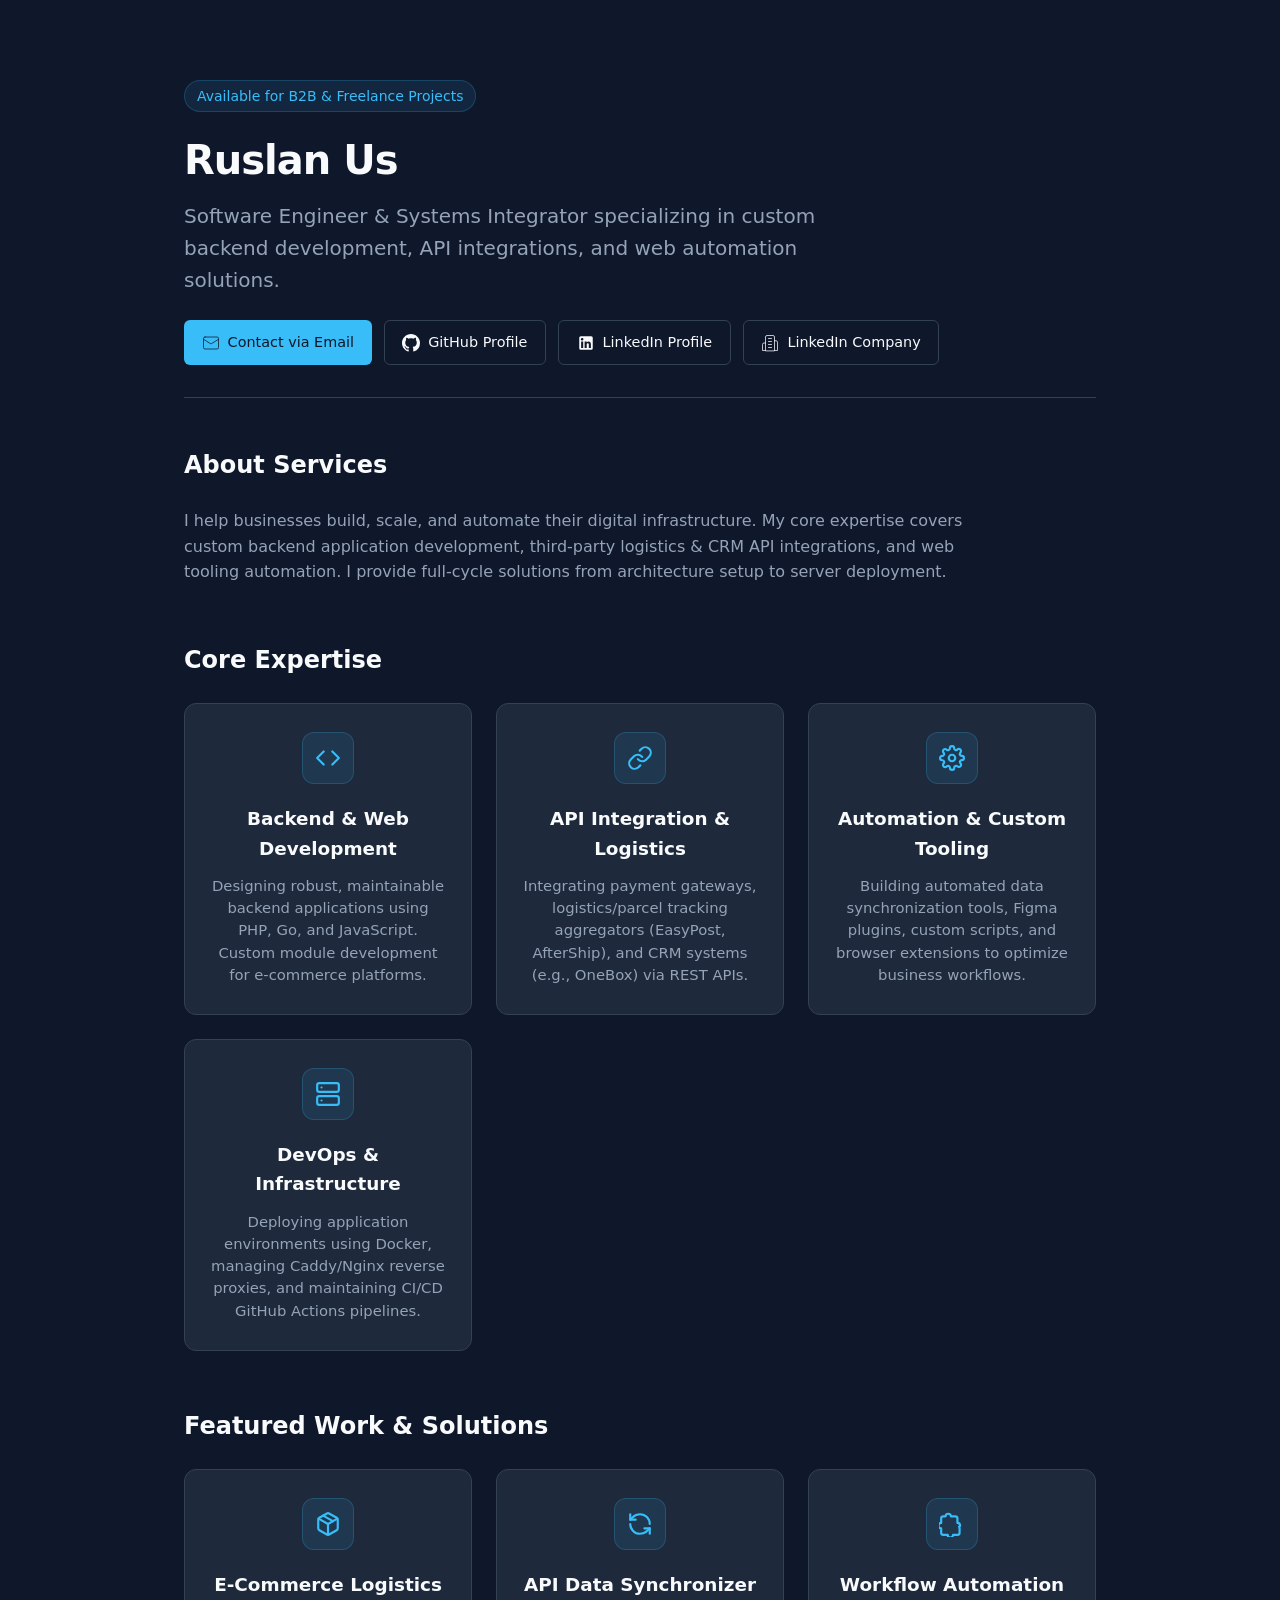
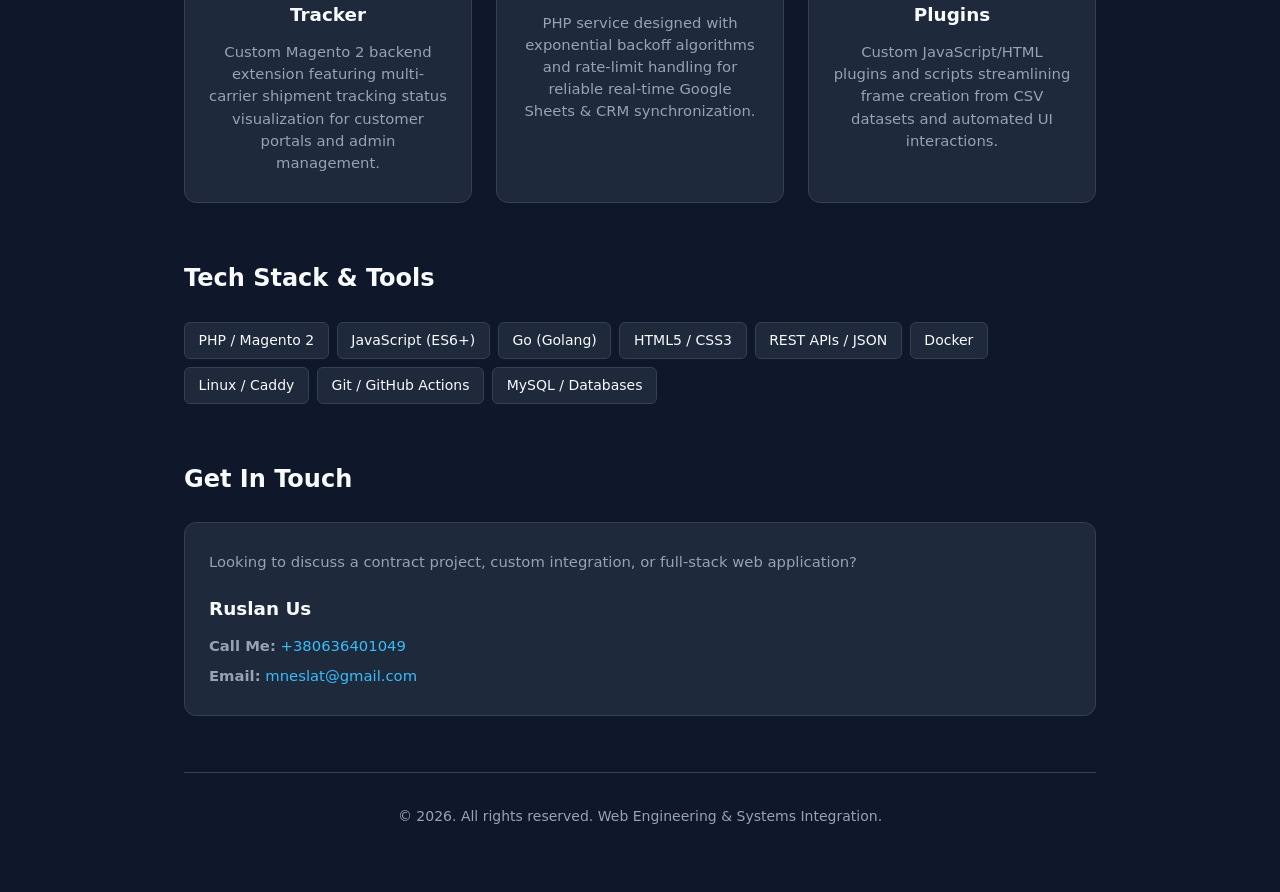
==== commit 0c4d4aca: "Update index.html" ====
--- a/index.html
+++ b/index.html
@@ -3,7 +3,7 @@
 <head>
     <meta charset="UTF-8">
     <meta name="viewport" content="width=device-width, initial-scale=1.0">
-    <title>Ruslan | Software Engineer & Systems Integrator</title>
+    <title>Software Engineer & Systems Integrator</title>
     <meta name="description" content="Professional Web Development, Custom Backend Systems, and API Integrations.">
     
     <!-- Google Fonts -->
@@ -239,7 +239,6 @@
         <!-- Hero / Personal Profile -->
         <header>
             <span class="badge">Available for B2B & Freelance Projects</span>
-            <!-- Замени [Your Last Name] на свою фамилию латиницей как в Payoneer -->
             <h1>Ruslan Us</h1>
             <p class="subtitle">Software Engineer & Systems Integrator specializing in custom backend development, API integrations, and web automation solutions.</p>
             
@@ -374,9 +373,7 @@
             <h2>Get In Touch</h2>
             <div class="card contact-card">
                 <p style="margin-bottom: 1.25rem; color: var(--text-secondary);">Looking to discuss a contract project, custom integration, or full-stack web application?</p>
-
-                <!-- Замени [Фамилия] на свою фамилию латиницей как в Payoneer -->
-                <p style="margin-bottom: 0.5rem;"><strong>Name:</strong> Ruslan Us</p>
+                <h3>Ruslan Us</h3>
                 <p style="margin-bottom: 0.5rem;"><strong>Call Me:</strong> <a href="tel:+380636401049" style="color: var(--accent-color); text-decoration: none;">+380636401049</a></p>
                 <p><strong>Email:</strong> <a href="mailto:mneslat@gmail.com" style="color: var(--accent-color); text-decoration: none;">mneslat@gmail.com</a></p>
             </div>
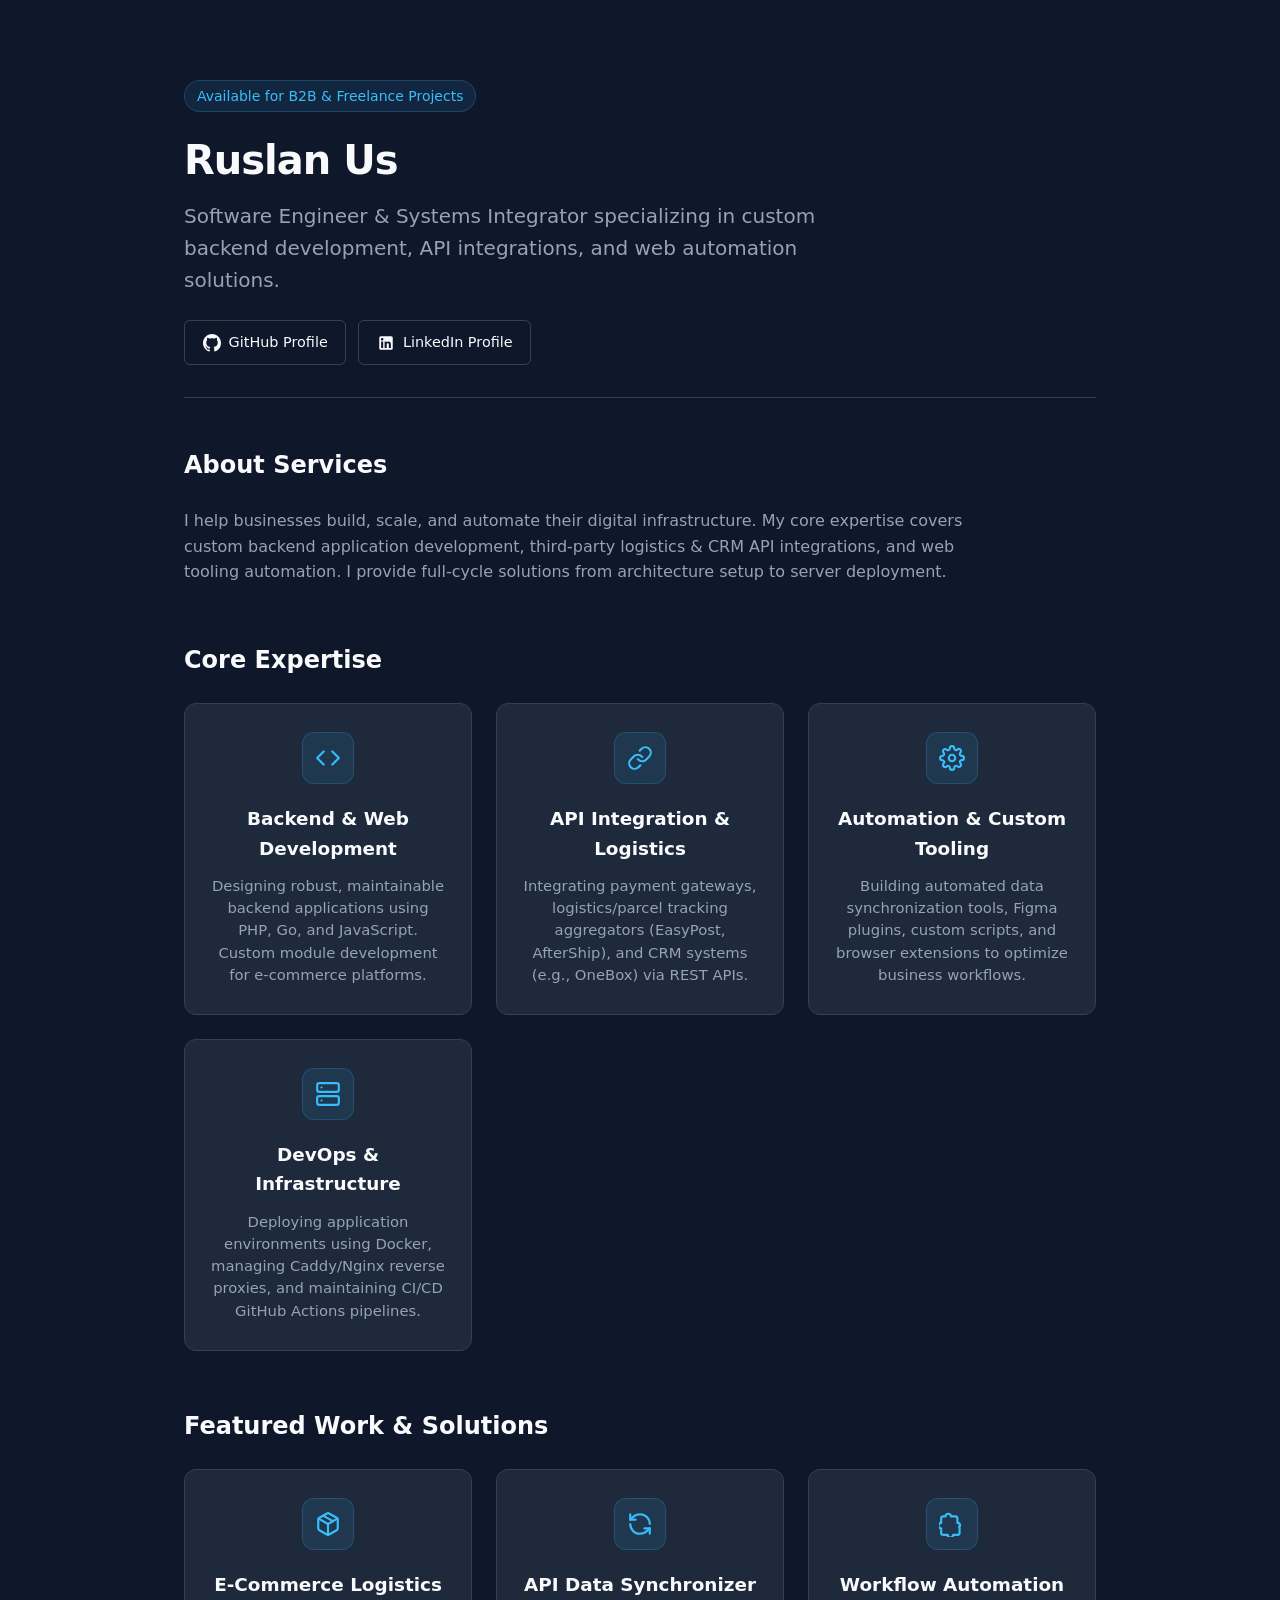
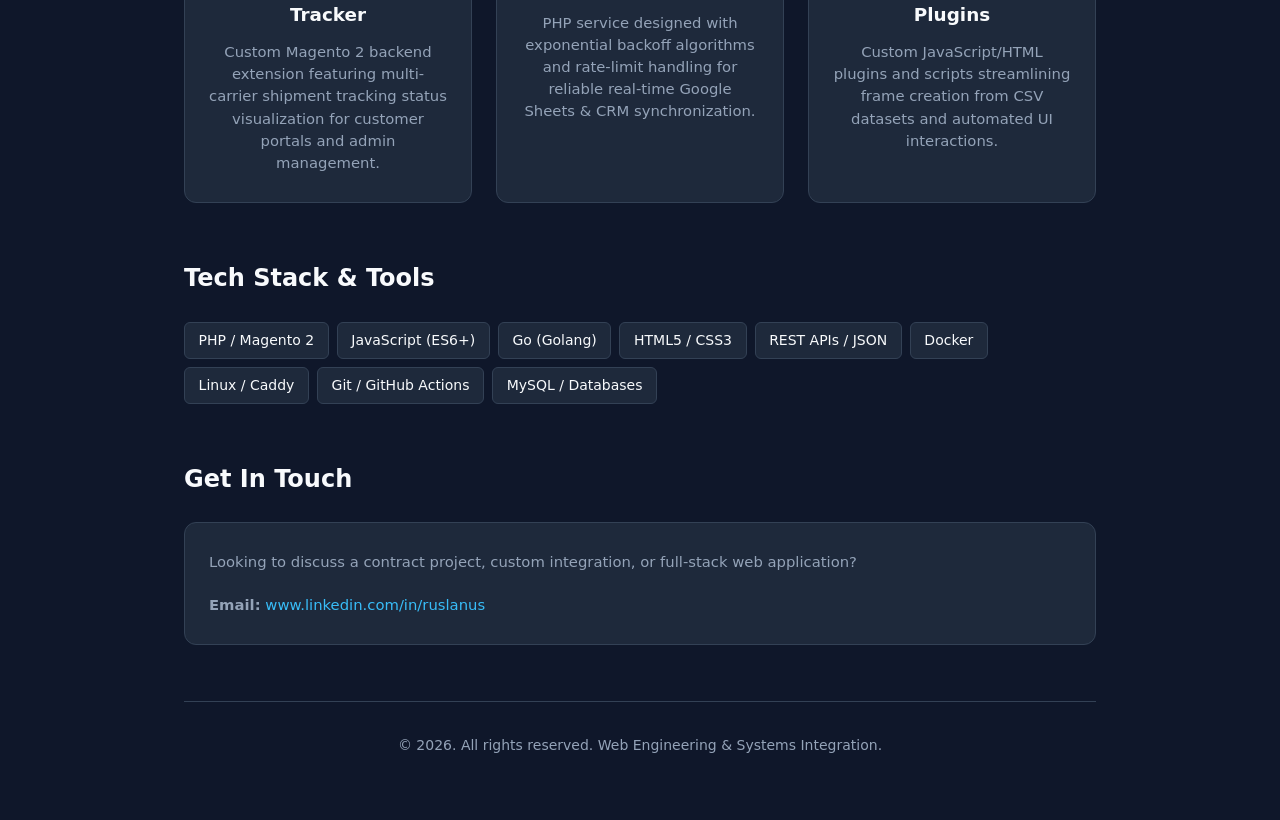
==== commit a109dc8f: "Update index.html" ====
--- a/index.html
+++ b/index.html
@@ -243,12 +243,12 @@
             <p class="subtitle">Software Engineer & Systems Integrator specializing in custom backend development, API integrations, and web automation solutions.</p>
             
             <div class="contact-links">
-                <!-- Email Button -->
-                <a href="mailto:mneslat@gmail.com" class="btn btn-primary">
+                <!-- Email Button
+                <a href="mailto:" class="btn btn-primary">
                     <svg viewBox="0 0 24 24" fill="none" stroke="currentColor" stroke-linecap="round" stroke-linejoin="round"><rect width="20" height="16" x="2" y="4" rx="2"/><path d="m22 7-8.97 5.7a1.94 1.94 0 0 1-2.06 0L2 7"/></svg>
                     Contact via Email
                 </a>
-                
+                 -->
                 <!-- GitHub Button -->
                 <a href="https://github.com/yaruslanus" target="_blank" rel="noopener" class="btn btn-outline">
                     <svg viewBox="0 0 24 24" fill="currentColor"><path d="M12 0C5.37 0 0 5.37 0 12c0 5.31 3.435 9.795 8.205 11.385.6.105.825-.255.825-.57 0-.285-.015-1.23-.015-2.235-3.015.555-3.795-.735-4.035-1.41-.135-.345-.72-1.41-1.23-1.695-.42-.225-1.02-.78-.015-.795.945-.015 1.62.87 1.845 1.23 1.08 1.815 2.805 1.305 3.495.99.105-.78.42-1.305.765-1.605-2.67-.3-5.46-1.335-5.46-5.925 0-1.305.465-2.385 1.23-3.225-.12-.3-.54-1.53.12-3.18 0 0 1.005-.315 3.3 1.23.96-.27 1.98-.405 3-.405s2.04.135 3 .405c2.295-1.56 3.3-1.23 3.3-1.23.66 1.65.24 2.88.12 3.18.765.84 1.23 1.905 1.23 3.225 0 4.605-2.805 5.625-5.475 5.925.435.375.81 1.095.81 2.22 0 1.605-.015 2.895-.015 3.3 0 .315.225.69.825.57A12.02 12.02 0 0 0 24 12c0-6.63-5.37-12-12-12z"/></svg>
@@ -262,10 +262,6 @@
                 </a>
 
                 <!-- LinkedIn Company Page -->
-                <a href="https://linkedin.com/company/yaruslanus" target="_blank" rel="noopener" class="btn btn-outline">
-                    <svg viewBox="0 0 24 24" fill="none" stroke="currentColor" stroke-linecap="round" stroke-linejoin="round"><path d="M6 22V4a2 2 0 0 1 2-2h8a2 2 0 0 1 2 2v18Z"/><path d="M6 12H4a2 2 0 0 0-2 2v8h4"/><path d="M18 9h2a2 2 0 0 1 2 2v11h-4"/><path d="M10 6h4"/><path d="M10 10h4"/><path d="M10 14h4"/><path d="M10 18h4"/></svg>
-                    LinkedIn Company
-                </a>
             </div>
         </header>
 
@@ -373,9 +369,7 @@
             <h2>Get In Touch</h2>
             <div class="card contact-card">
                 <p style="margin-bottom: 1.25rem; color: var(--text-secondary);">Looking to discuss a contract project, custom integration, or full-stack web application?</p>
-                <h3>Ruslan Us</h3>
-                <p style="margin-bottom: 0.5rem;"><strong>Call Me:</strong> <a href="tel:+380636401049" style="color: var(--accent-color); text-decoration: none;">+380636401049</a></p>
-                <p><strong>Email:</strong> <a href="mailto:mneslat@gmail.com" style="color: var(--accent-color); text-decoration: none;">mneslat@gmail.com</a></p>
+                <p><strong>Email:</strong> <a href="http://www.linkedin.com/in/ruslanus" style="color: var(--accent-color); text-decoration: none;">www.linkedin.com/in/ruslanus</a></p>
             </div>
         </section>
 
